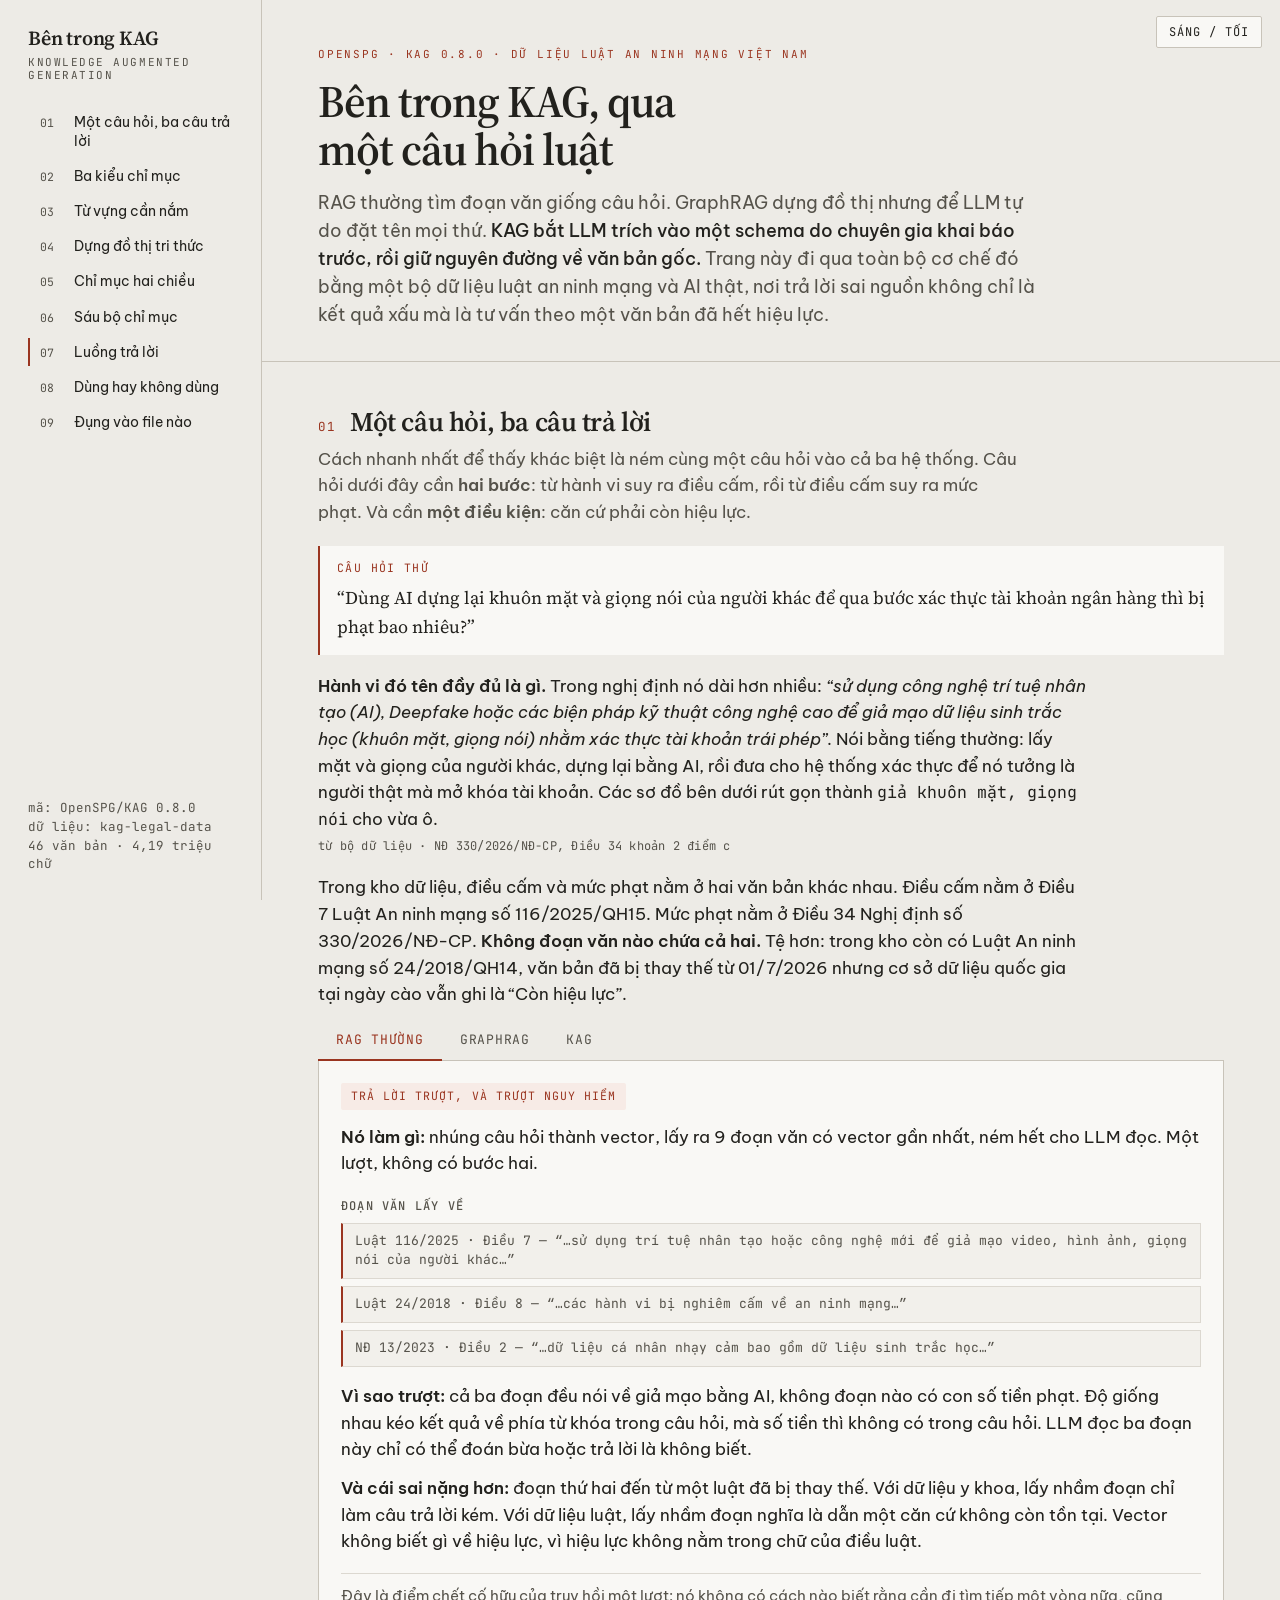
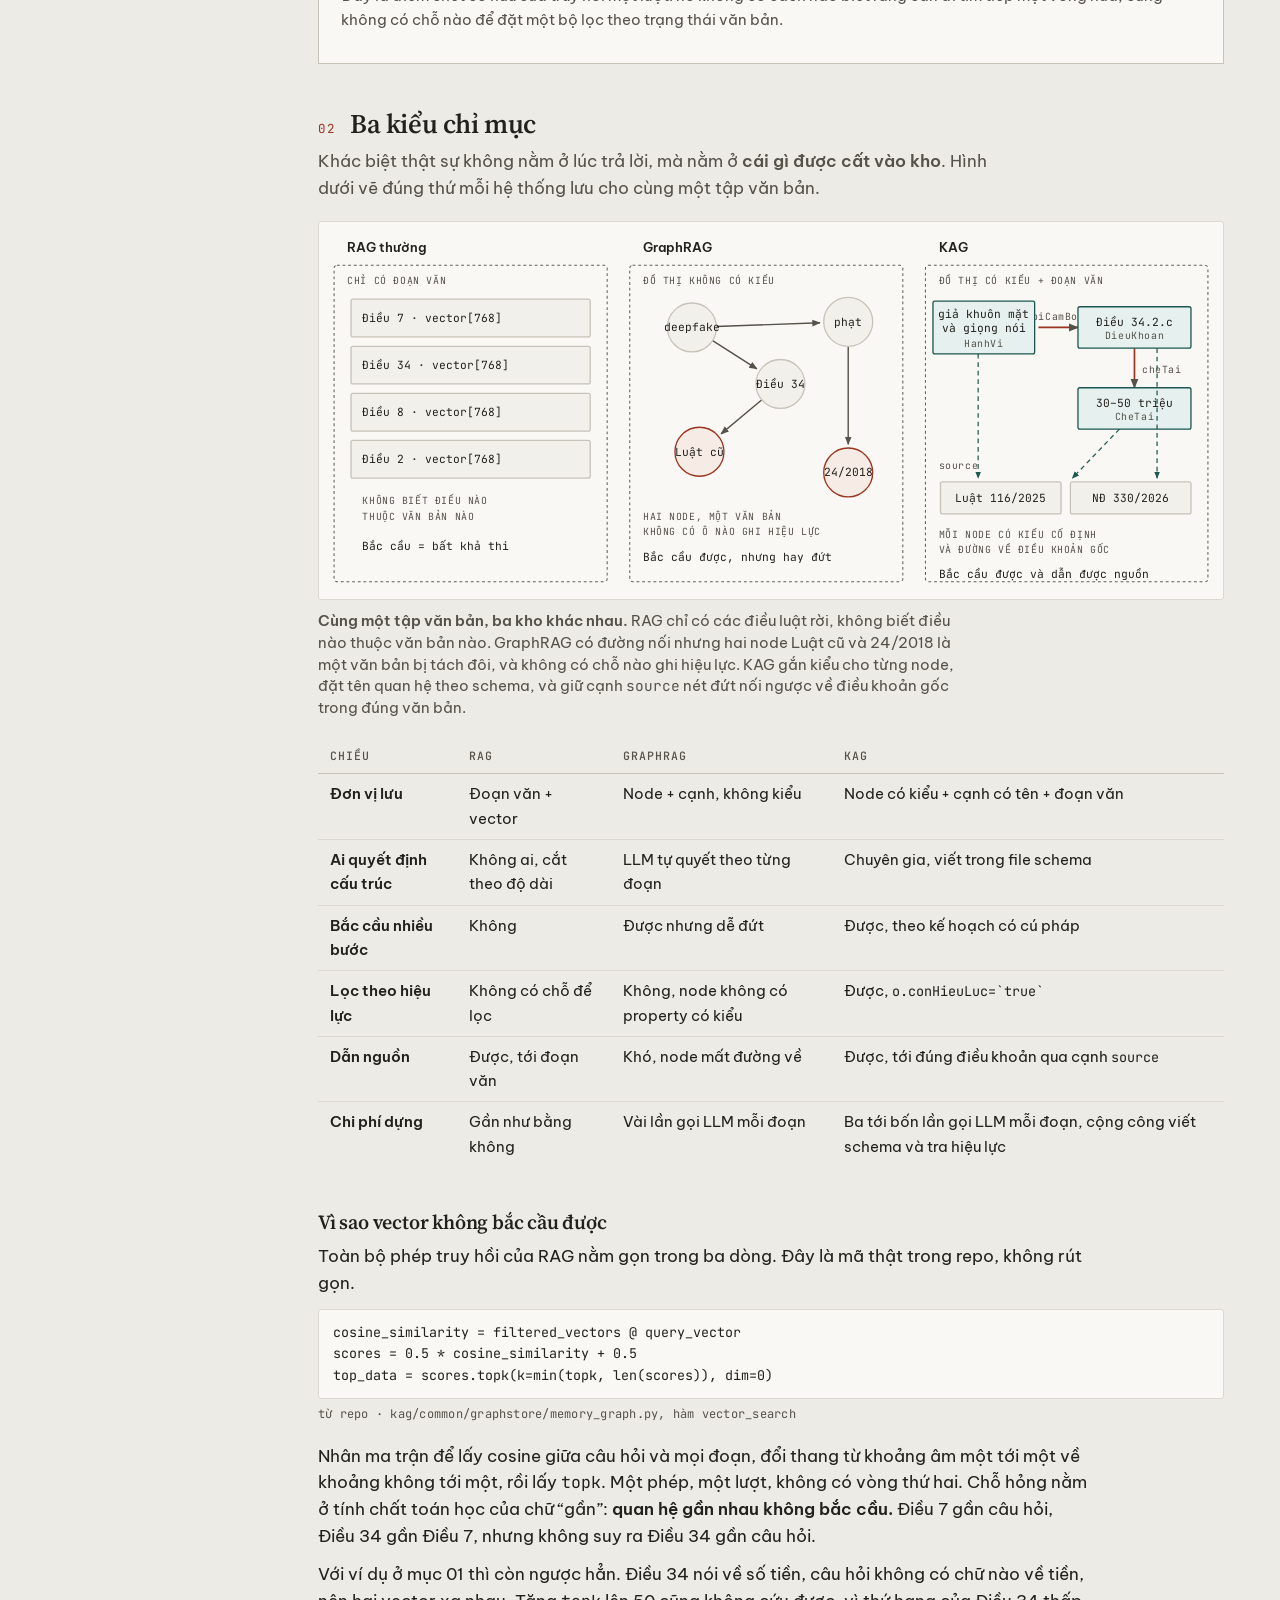
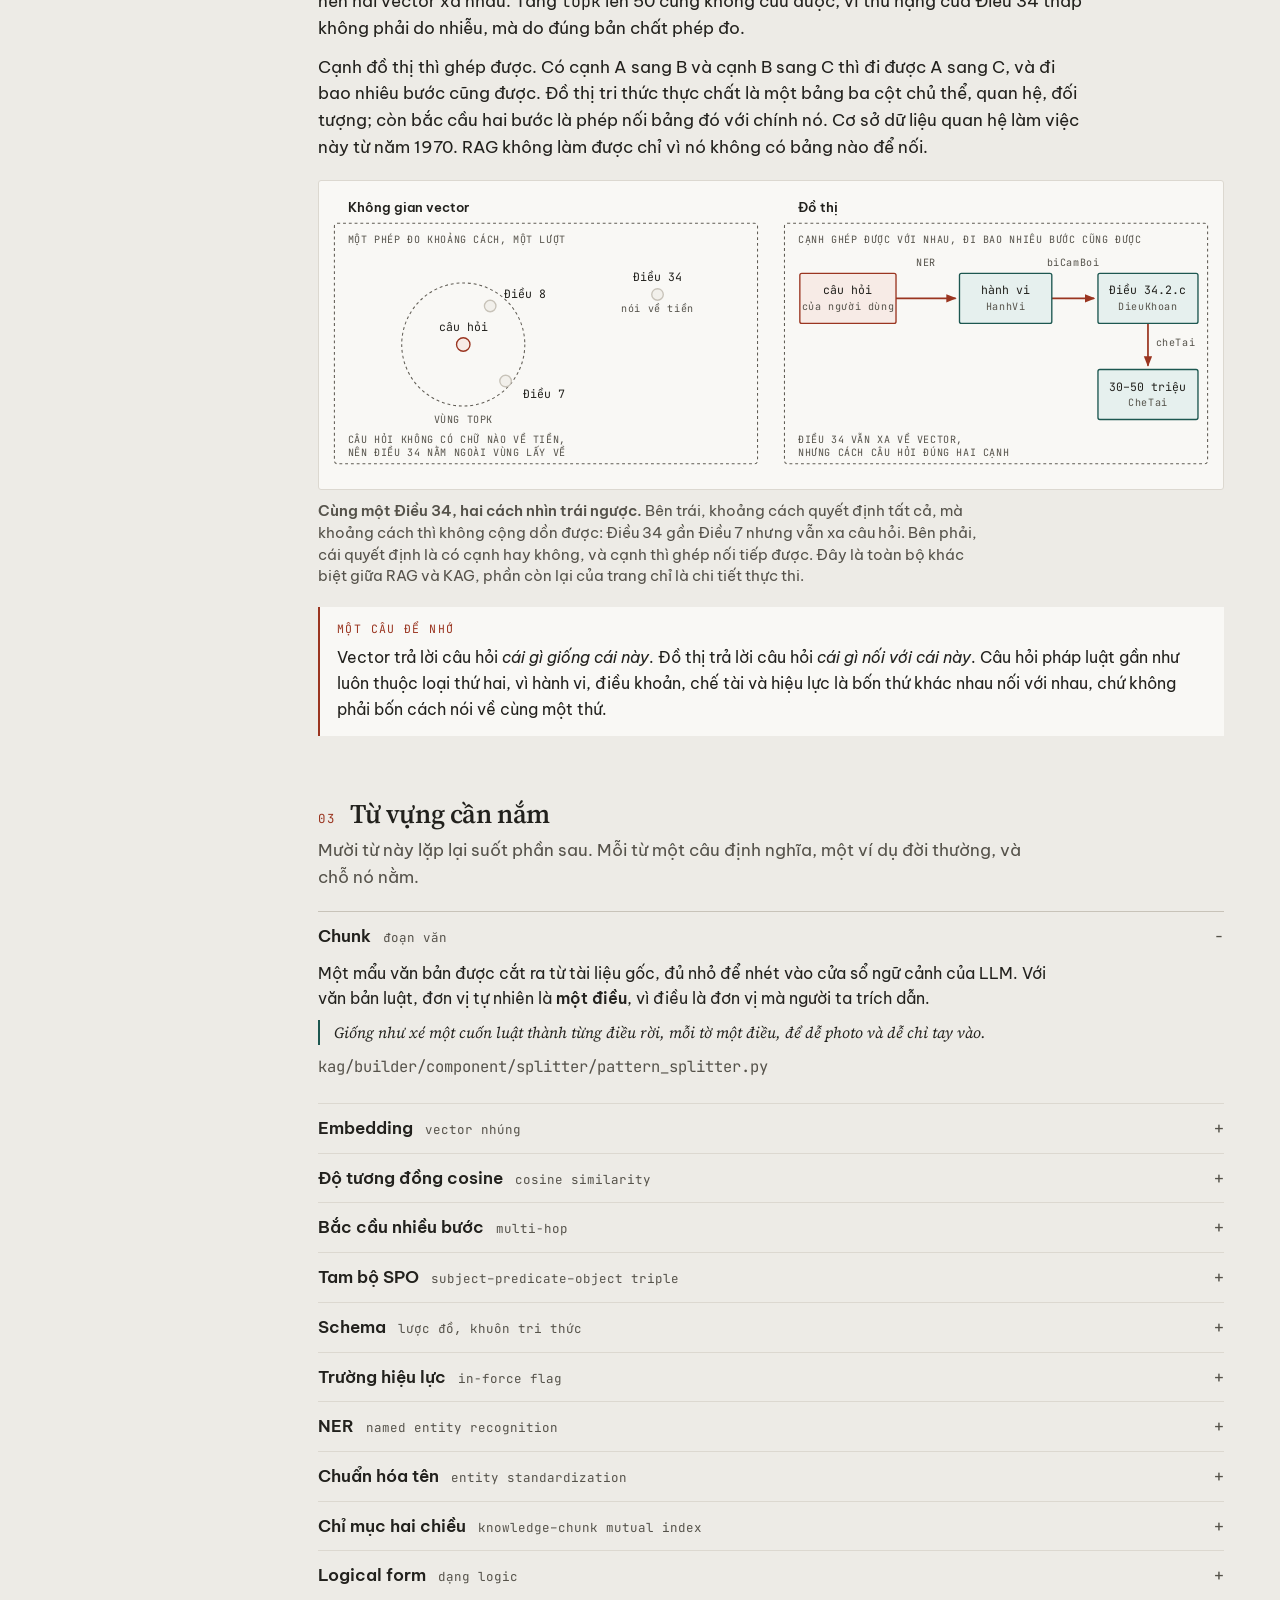
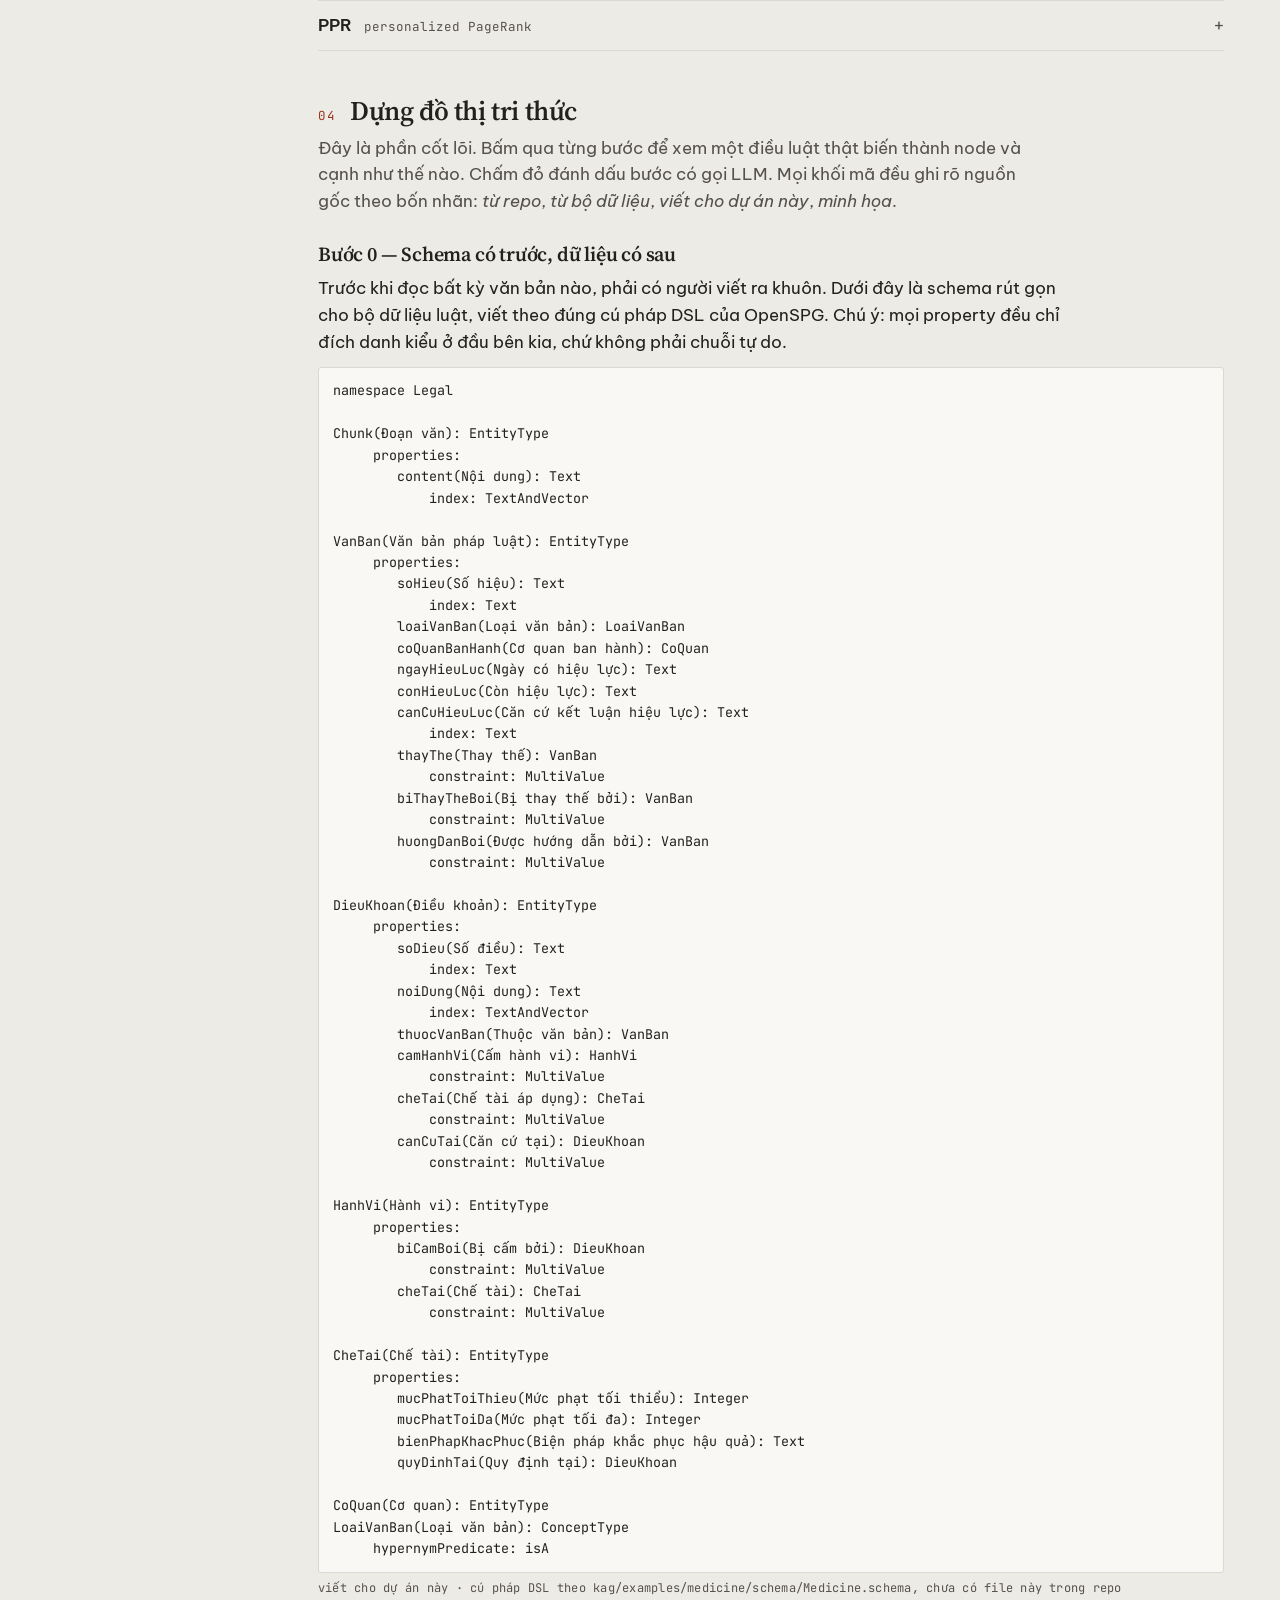
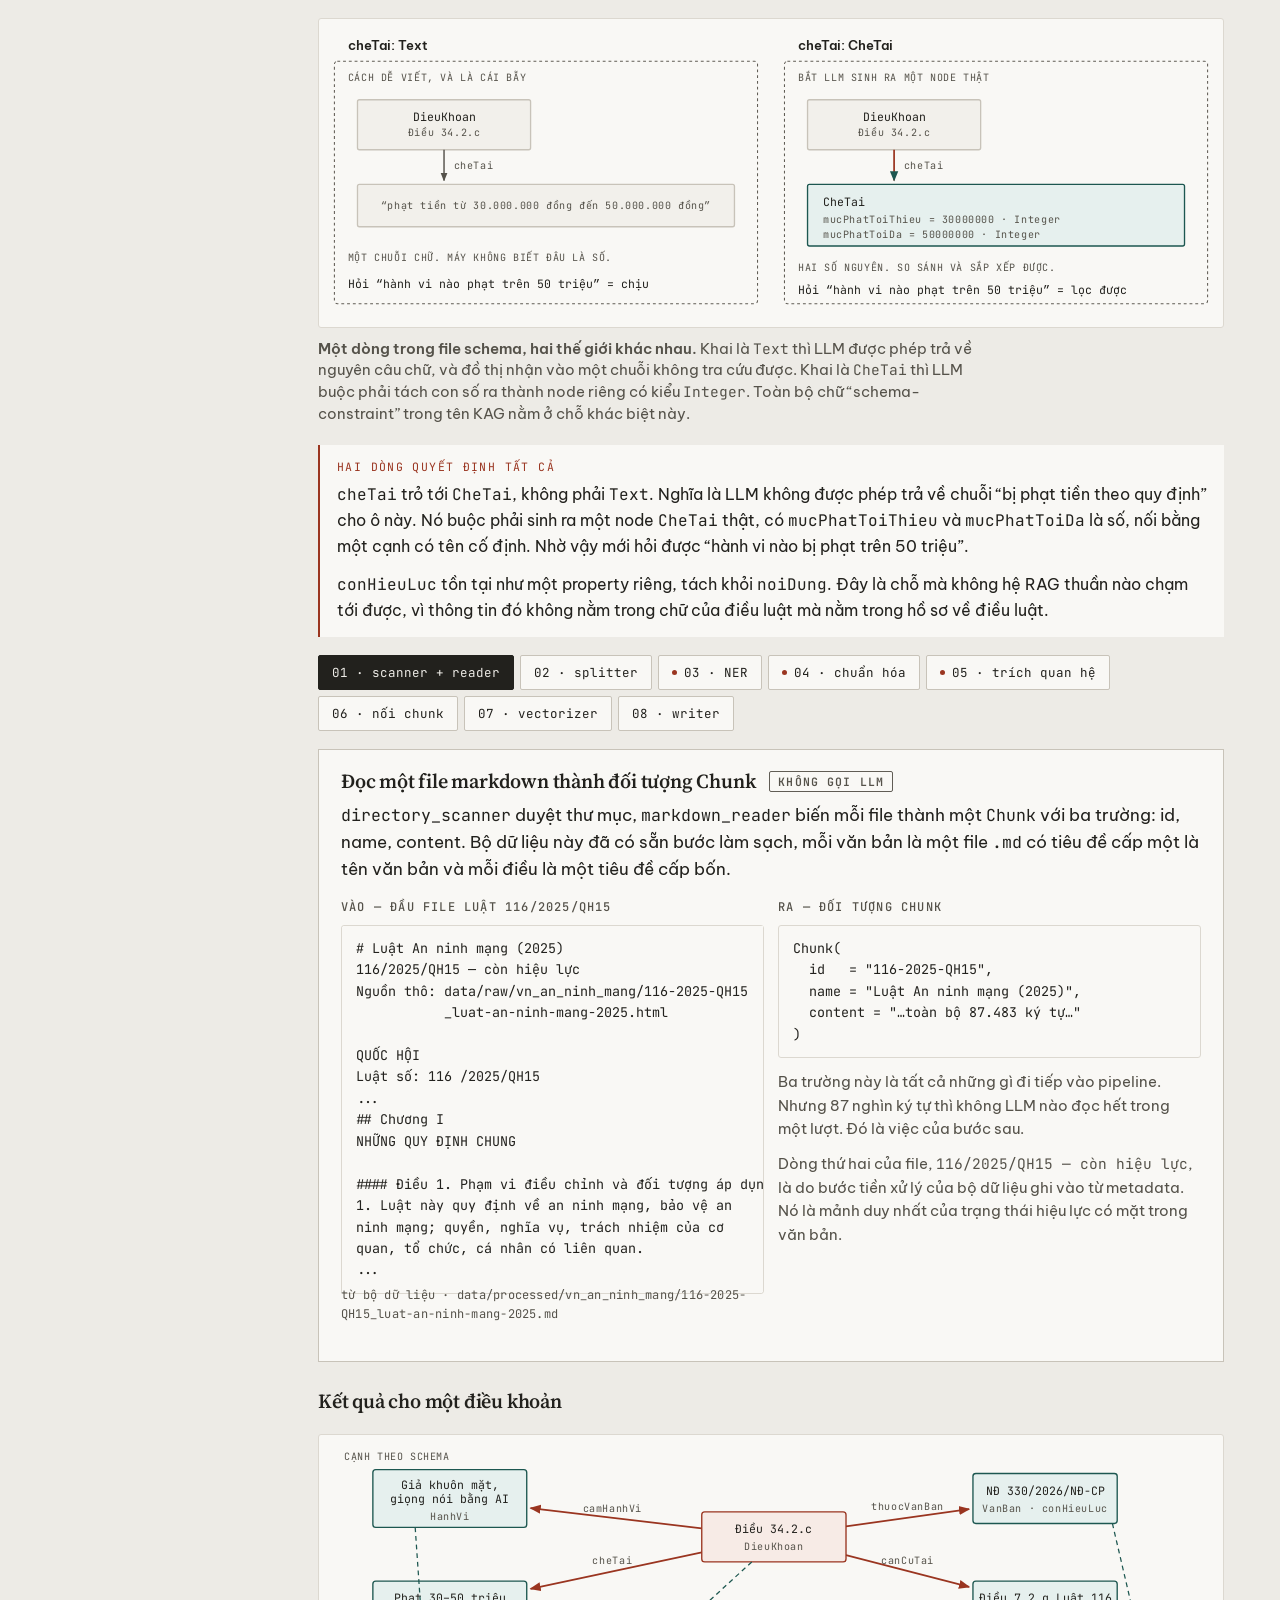
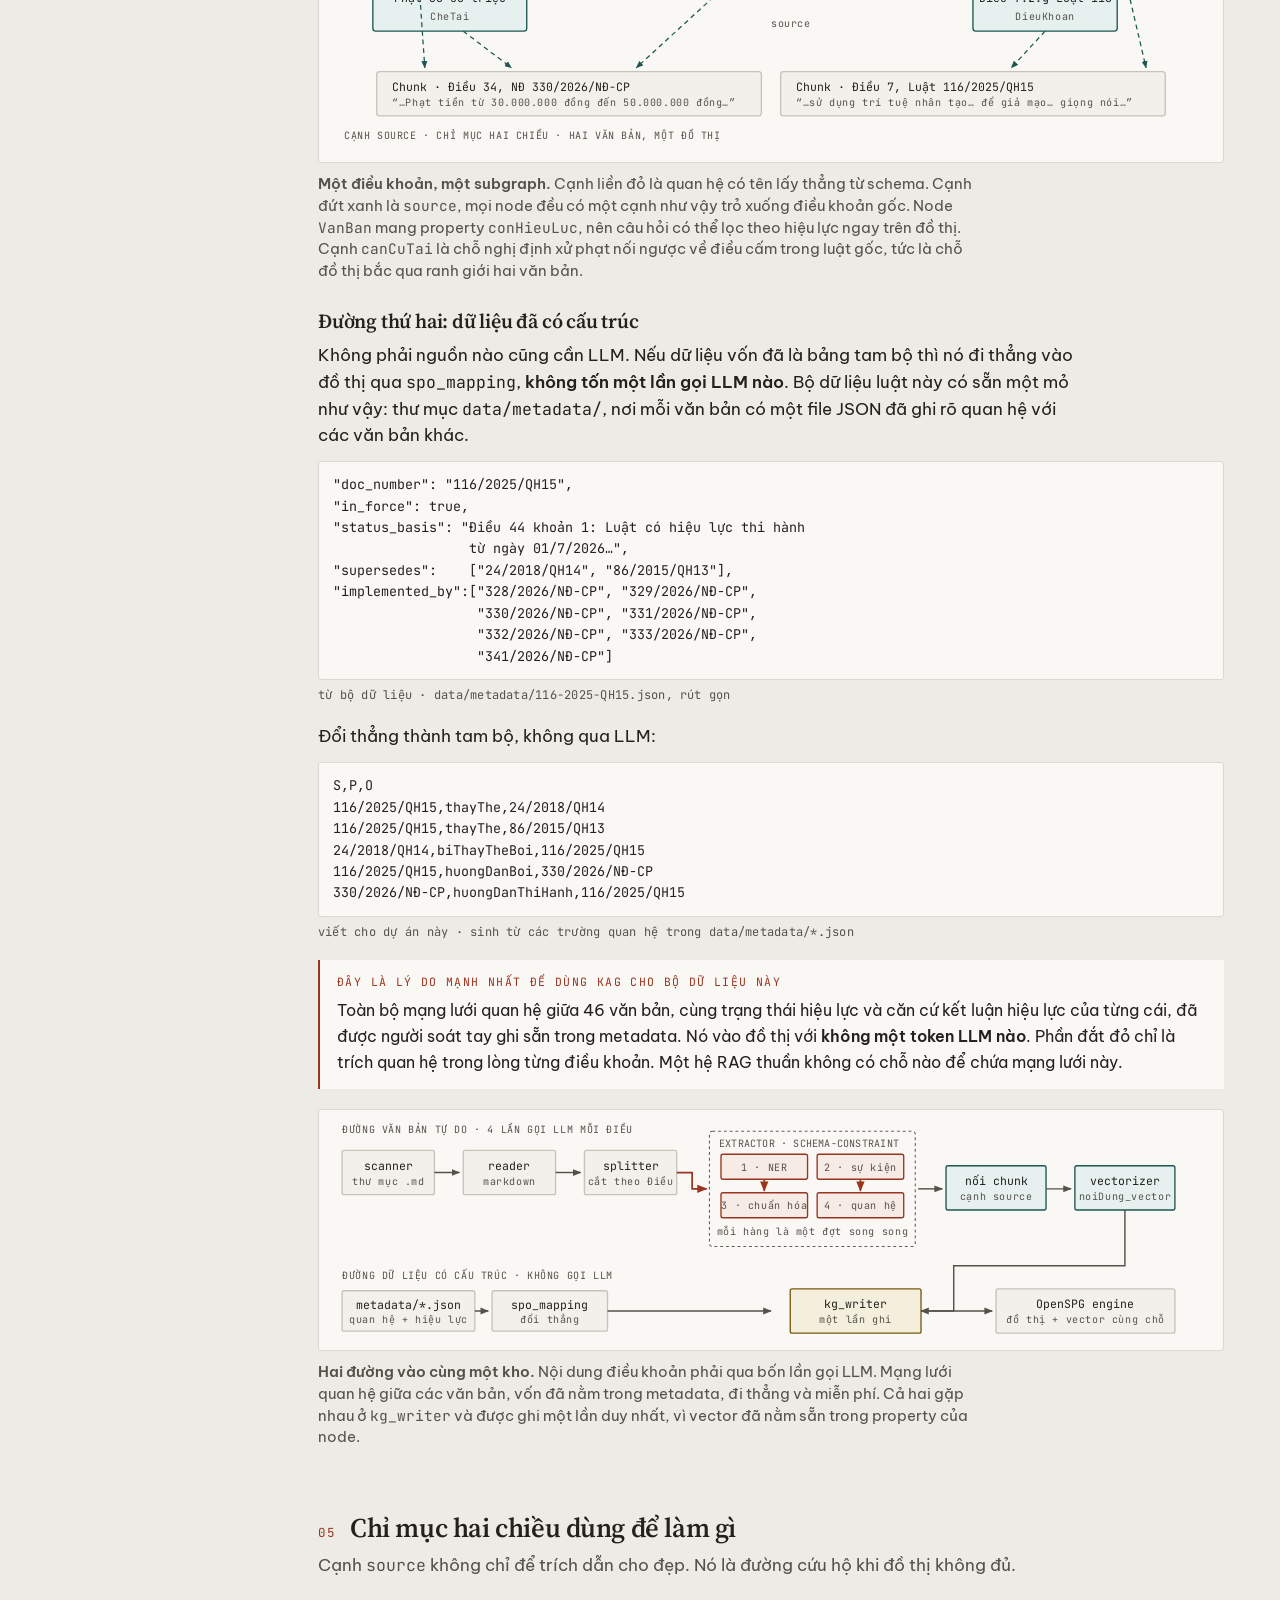
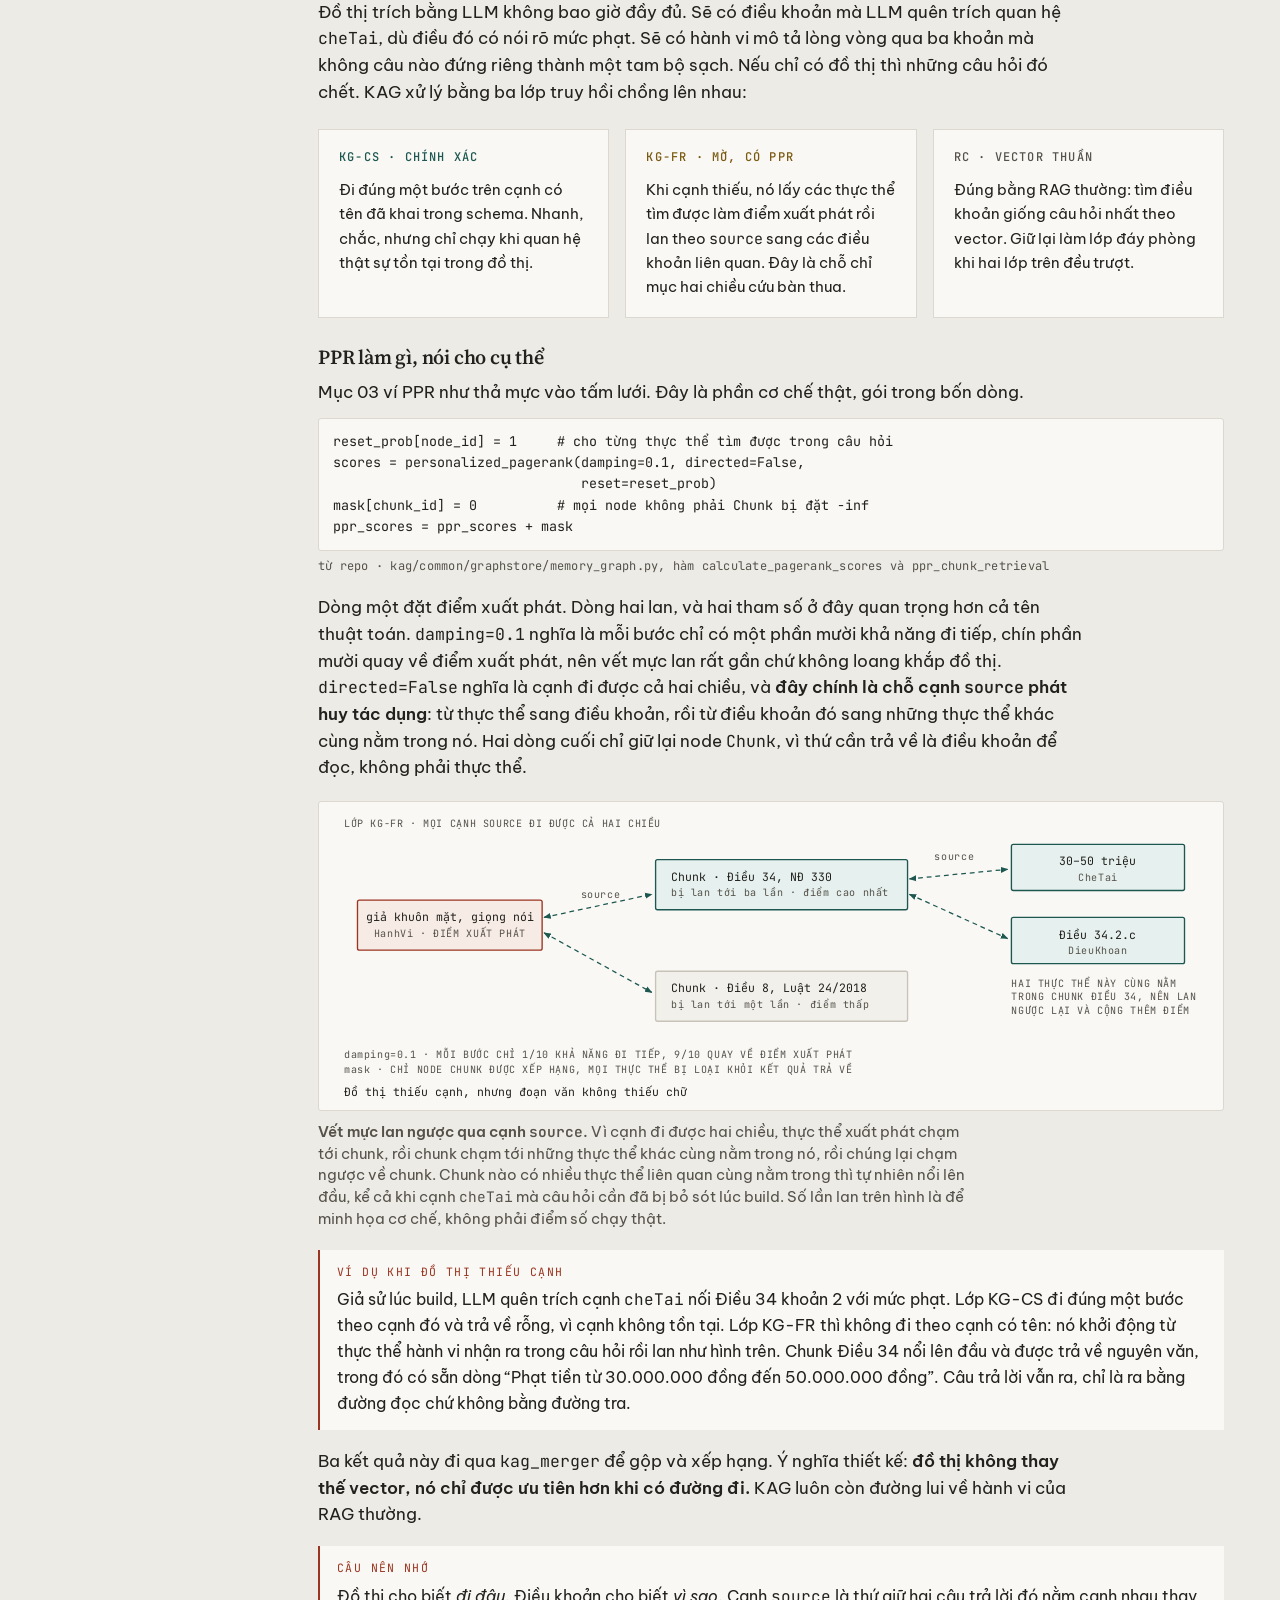
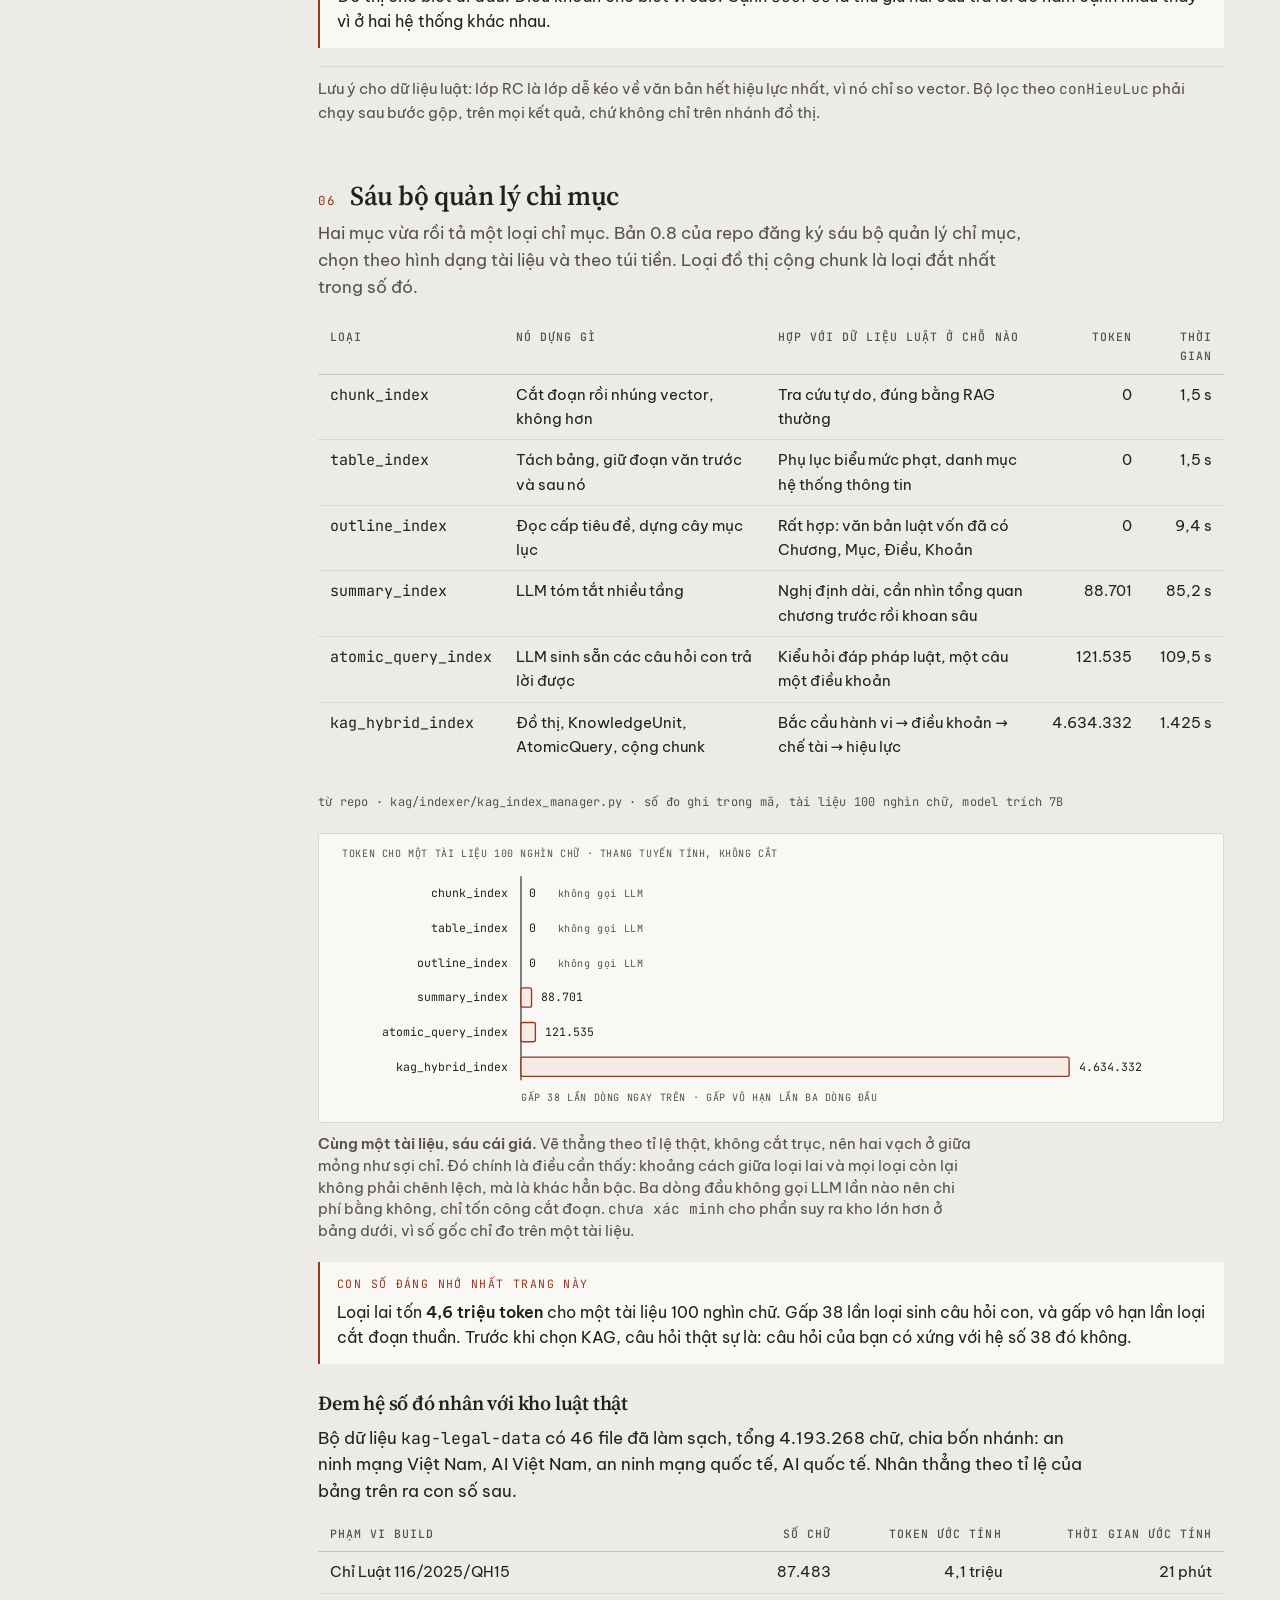
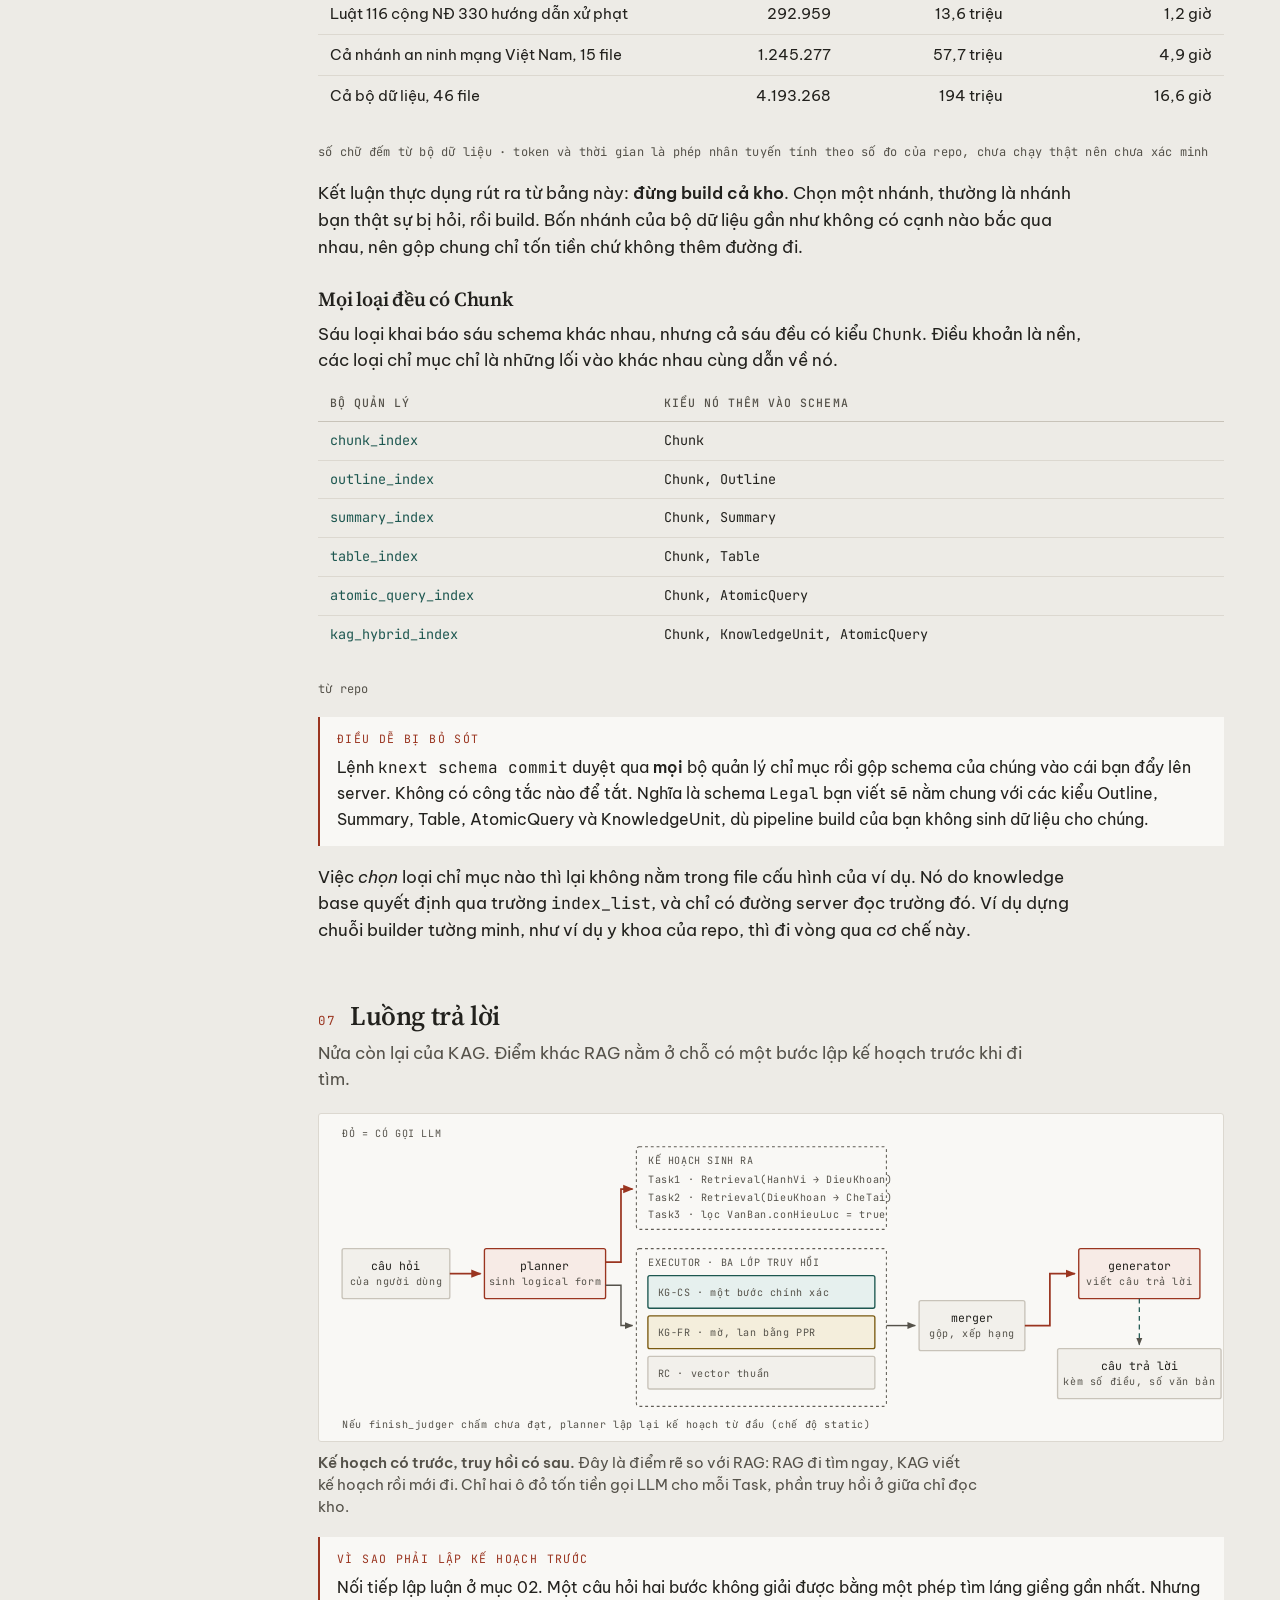
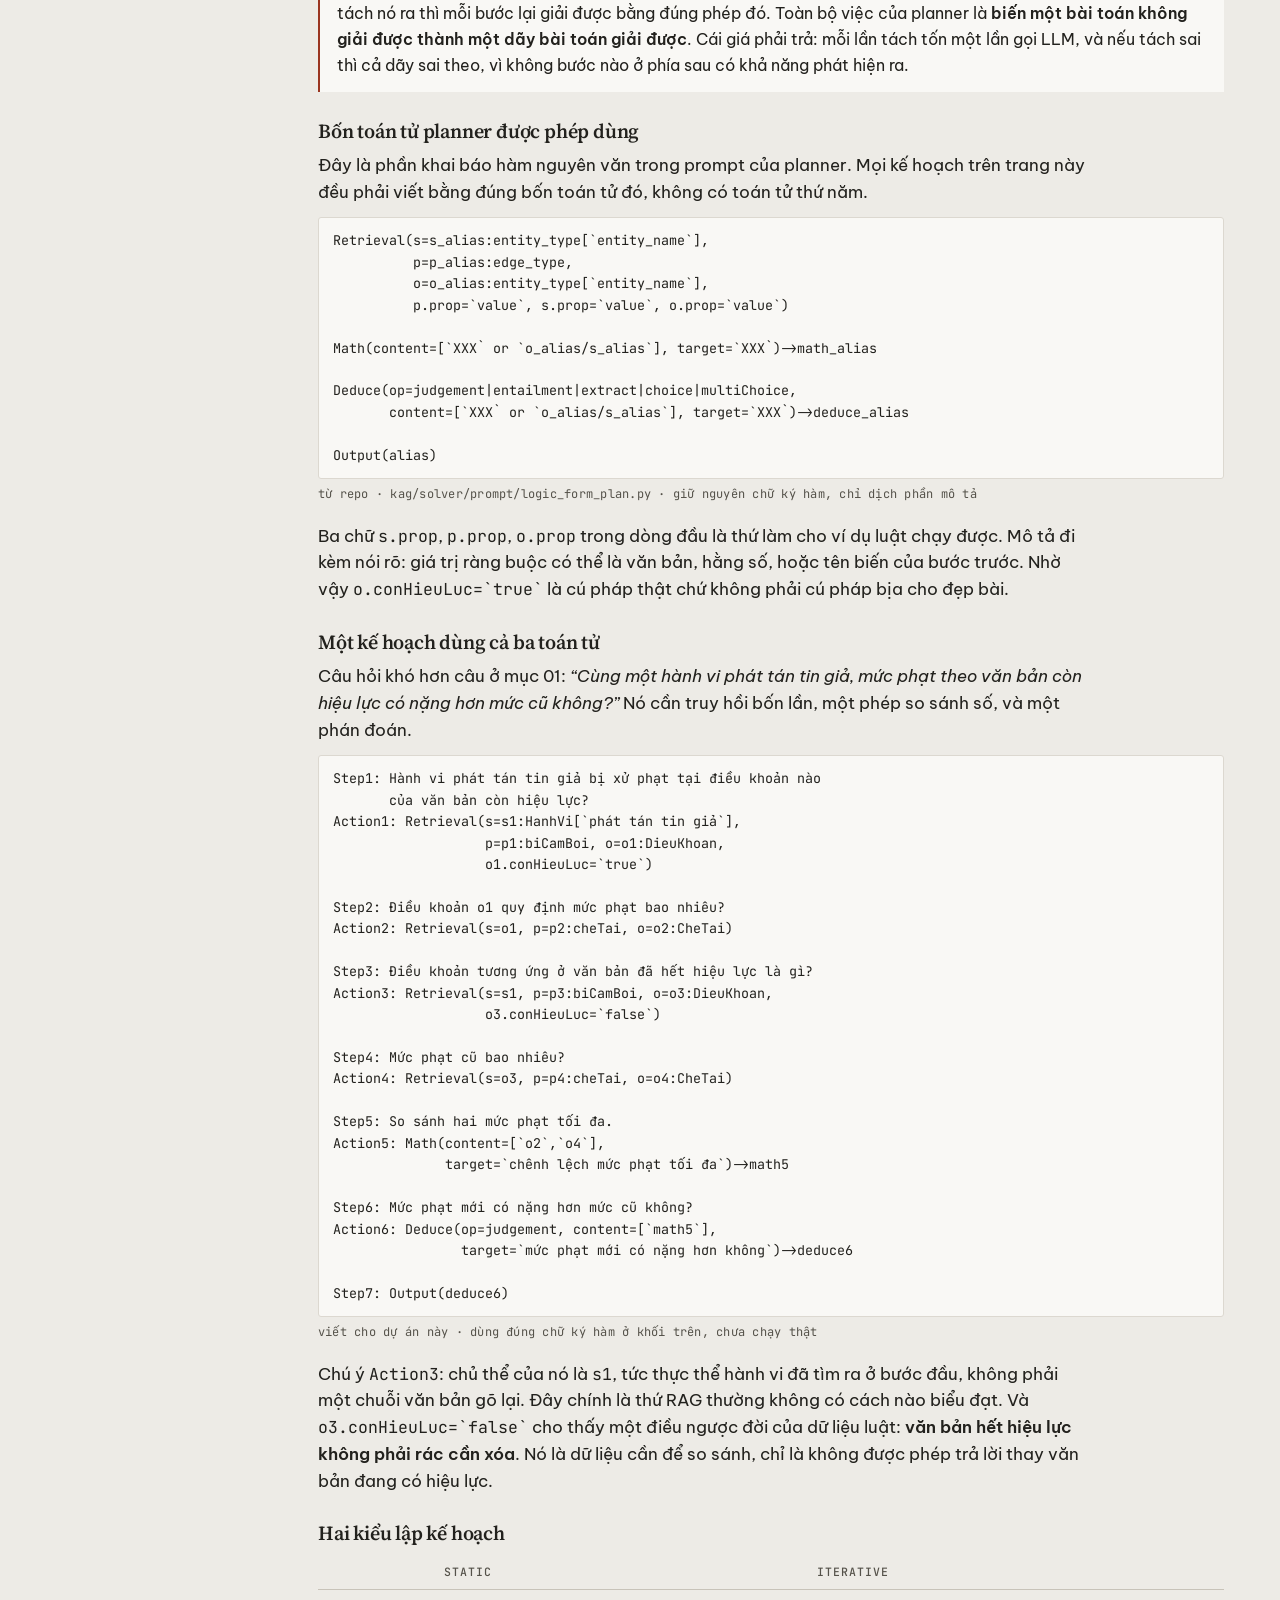
==== index.html @ 49bffd2a "Tach trang mot file thanh cau truc thu muc: assets/css, assets/js, diagrams, docs" ====
<!doctype html>
<html lang="vi">
<head>
<meta charset="utf-8">
<meta name="viewport" content="width=device-width,initial-scale=1">
<meta name="description" content="Giải thích KAG của OpenSPG bằng bộ dữ liệu luật an ninh mạng và AI của Việt Nam.">
<title>Bên trong KAG</title>
<link rel="preconnect" href="https://fonts.googleapis.com">
<link rel="preconnect" href="https://fonts.gstatic.com" crossorigin>
<link rel="stylesheet" href="https://fonts.googleapis.com/css2?family=Be+Vietnam+Pro:wght@400;500;600&family=Source+Serif+4:ital,opsz,wght@0,8..60,500;0,8..60,600;1,8..60,500&family=JetBrains+Mono:wght@400;500&display=swap">

<link rel="stylesheet" href="assets/css/tokens.css">
<link rel="stylesheet" href="assets/css/base.css">
<link rel="stylesheet" href="assets/css/layout.css">
<link rel="stylesheet" href="assets/css/components.css">
<link rel="stylesheet" href="assets/css/diagram.css">
</head>
<body>
<button class="theme-btn" id="themeBtn" type="button">Sáng / Tối</button>

<div class="shell">

<nav class="rail">
  <div class="rail-mark">Bên trong KAG<span>Knowledge Augmented Generation</span></div>
  <ul class="toc" id="toc">
    <li><a href="#s1"><em>01</em><span>Một câu hỏi, ba câu trả lời</span></a></li>
    <li><a href="#s2"><em>02</em><span>Ba kiểu chỉ mục</span></a></li>
    <li><a href="#s3"><em>03</em><span>Từ vựng cần nắm</span></a></li>
    <li><a href="#s4"><em>04</em><span>Dựng đồ thị tri thức</span></a></li>
    <li><a href="#s5"><em>05</em><span>Chỉ mục hai chiều</span></a></li>
    <li><a href="#s5b"><em>06</em><span>Sáu bộ chỉ mục</span></a></li>
    <li><a href="#s6"><em>07</em><span>Luồng trả lời</span></a></li>
    <li><a href="#s7"><em>08</em><span>Dùng hay không dùng</span></a></li>
    <li><a href="#s8"><em>09</em><span>Đụng vào file nào</span></a></li>
  </ul>
  <div class="rail-foot">
    mã: OpenSPG/KAG 0.8.0<br>
    dữ liệu: kag-legal-data<br>
    46 văn bản · 4,19 triệu chữ
  </div>
</nav>

<main>

<header class="hero">
  <p class="eyebrow">OpenSPG · KAG 0.8.0 · Dữ liệu luật an ninh mạng Việt Nam</p>
  <h1>Bên trong KAG, qua một câu hỏi luật</h1>
  <p class="lede">RAG thường tìm đoạn văn giống câu hỏi. GraphRAG dựng đồ thị nhưng để LLM tự do đặt tên mọi thứ. <strong>KAG bắt LLM trích vào một schema do chuyên gia khai báo trước, rồi giữ nguyên đường về văn bản gốc.</strong> Trang này đi qua toàn bộ cơ chế đó bằng một bộ dữ liệu luật an ninh mạng và AI thật, nơi trả lời sai nguồn không chỉ là kết quả xấu mà là tư vấn theo một văn bản đã hết hiệu lực.</p>
</header>

<div class="wrap">

<!-- ============ 01 ============ -->
<section id="s1">
  <div class="sec-head"><span class="sec-num">01</span><h2>Một câu hỏi, ba câu trả lời</h2></div>
  <p class="sec-sub">Cách nhanh nhất để thấy khác biệt là ném cùng một câu hỏi vào cả ba hệ thống. Câu hỏi dưới đây cần <strong>hai bước</strong>: từ hành vi suy ra điều cấm, rồi từ điều cấm suy ra mức phạt. Và cần <strong>một điều kiện</strong>: căn cứ phải còn hiệu lực.</p>

  <div class="callout">
    <span class="k">Câu hỏi thử</span>
    <p style="font-size:18px;font-family:var(--serif);margin:0">“Dùng AI dựng lại khuôn mặt và giọng nói của người khác để qua bước xác thực tài khoản ngân hàng thì bị phạt bao nhiêu?”</p>
  </div>

  <p class="col"><strong>Hành vi đó tên đầy đủ là gì.</strong> Trong nghị định nó dài hơn nhiều: <em>“sử dụng công nghệ trí tuệ nhân tạo (AI), Deepfake hoặc các biện pháp kỹ thuật công nghệ cao để giả mạo dữ liệu sinh trắc học (khuôn mặt, giọng nói) nhằm xác thực tài khoản trái phép”</em>. Nói bằng tiếng thường: lấy mặt và giọng của người khác, dựng lại bằng AI, rồi đưa cho hệ thống xác thực để nó tưởng là người thật mà mở khóa tài khoản. Các sơ đồ bên dưới rút gọn thành <span class="mono">giả khuôn mặt, giọng nói</span> cho vừa ô.</p>
  <span class="src">từ bộ dữ liệu · NĐ 330/2026/NĐ-CP, Điều 34 khoản 2 điểm c</span>

  <p class="col">Trong kho dữ liệu, điều cấm và mức phạt nằm ở hai văn bản khác nhau. Điều cấm nằm ở Điều 7 Luật An ninh mạng số 116/2025/QH15. Mức phạt nằm ở Điều 34 Nghị định số 330/2026/NĐ-CP. <strong>Không đoạn văn nào chứa cả hai.</strong> Tệ hơn: trong kho còn có Luật An ninh mạng số 24/2018/QH14, văn bản đã bị thay thế từ 01/7/2026 nhưng cơ sở dữ liệu quốc gia tại ngày cào vẫn ghi là “Còn hiệu lực”.</p>

  <div class="tabs" role="tablist" aria-label="So sánh ba hệ thống">
    <button role="tab" id="t-rag" aria-controls="p-rag" aria-selected="true">RAG thường</button>
    <button role="tab" id="t-gr" aria-controls="p-gr" aria-selected="false">GraphRAG</button>
    <button role="tab" id="t-kag" aria-controls="p-kag" aria-selected="false">KAG</button>
  </div>

  <div class="panel-body" id="p-rag" role="tabpanel" aria-labelledby="t-rag">
    <span class="verdict v-bad">Trả lời trượt, và trượt nguy hiểm</span>
    <p><strong>Nó làm gì:</strong> nhúng câu hỏi thành vector, lấy ra 9 đoạn văn có vector gần nhất, ném hết cho LLM đọc. Một lượt, không có bước hai.</p>
    <h4>Đoạn văn lấy về</h4>
    <div class="retrieved">
      <div class="chip miss">Luật 116/2025 · Điều 7 — “…sử dụng trí tuệ nhân tạo hoặc công nghệ mới để giả mạo video, hình ảnh, giọng nói của người khác…”</div>
      <div class="chip miss">Luật 24/2018 · Điều 8 — “…các hành vi bị nghiêm cấm về an ninh mạng…”</div>
      <div class="chip miss">NĐ 13/2023 · Điều 2 — “…dữ liệu cá nhân nhạy cảm bao gồm dữ liệu sinh trắc học…”</div>
    </div>
    <p><strong>Vì sao trượt:</strong> cả ba đoạn đều nói về giả mạo bằng AI, không đoạn nào có con số tiền phạt. Độ giống nhau kéo kết quả về phía từ khóa trong câu hỏi, mà số tiền thì không có trong câu hỏi. LLM đọc ba đoạn này chỉ có thể đoán bừa hoặc trả lời là không biết.</p>
    <p><strong>Và cái sai nặng hơn:</strong> đoạn thứ hai đến từ một luật đã bị thay thế. Với dữ liệu y khoa, lấy nhầm đoạn chỉ làm câu trả lời kém. Với dữ liệu luật, lấy nhầm đoạn nghĩa là dẫn một căn cứ không còn tồn tại. Vector không biết gì về hiệu lực, vì hiệu lực không nằm trong chữ của điều luật.</p>
    <p class="note">Đây là điểm chết cố hữu của truy hồi một lượt: nó không có cách nào biết rằng cần đi tìm tiếp một vòng nữa, cũng không có chỗ nào để đặt một bộ lọc theo trạng thái văn bản.</p>
  </div>

  <div class="panel-body" id="p-gr" role="tabpanel" aria-labelledby="t-gr" hidden>
    <span class="verdict v-mid">Đúng một nửa</span>
    <p><strong>Nó làm gì:</strong> đã có đồ thị nên bắc cầu được từ hành vi sang điều khoản sang mức phạt. Nhưng đồ thị dựng bằng OpenIE trích tự do, LLM đặt tên node và tên quan hệ tùy hứng theo từng đoạn văn.</p>
    <h4>Đồ thị lấy về</h4>
    <div class="retrieved">
      <div class="chip hit">giả mạo sinh trắc học <span style="color:var(--ink-3)">—bị cấm tại—&gt;</span> Điều 34</div>
      <div class="chip miss">Luật An ninh mạng <span style="color:var(--ink-3)">— node riêng</span></div>
      <div class="chip miss">Luật số 24/2018/QH14 <span style="color:var(--ink-3)">— node riêng, cùng một văn bản</span></div>
    </div>
    <p><strong>Vì sao chỉ đúng một nửa:</strong> cùng một văn bản bị tách thành nhiều node vì mỗi đoạn viết một kiểu, lúc là <span class="mono">Luật An ninh mạng</span>, lúc là <span class="mono">Luật số 24/2018/QH14</span>, lúc chỉ là <span class="mono">Luật này</span>. Quan hệ thì lúc là <span class="mono">thay thế</span>, lúc là <span class="mono">bãi bỏ</span>, lúc là <span class="mono">hết hiệu lực kể từ</span>. Máy không gộp được, nên đi bắc cầu hay đứt giữa chừng.</p>
    <p><strong>Và vấn đề riêng của luật:</strong> node không có kiểu thì cũng không có property có kiểu. Không có ô nào tên <span class="mono">conHieuLuc</span> để lọc. Hệ thống không thể phân biệt điều khoản của luật đang áp dụng với điều khoản của luật đã chết, vì với nó cả hai chỉ là những cụm chữ có vector gần nhau.</p>
    <p class="note">Vấn đề không phải là thiếu đồ thị. Vấn đề là đồ thị không có ai quy định trước cái gì được phép tồn tại, và cái gì bắt buộc phải có.</p>
  </div>

  <div class="panel-body" id="p-kag" role="tabpanel" aria-labelledby="t-kag" hidden>
    <span class="verdict v-ok">Trả lời đúng, kèm nguồn, đã lọc hiệu lực</span>
    <p><strong>Nó làm gì:</strong> schema đã khai báo sẵn <span class="mono">HanhVi.biCamBoi</span>, <span class="mono">DieuKhoan.cheTai</span> và <span class="mono">VanBan.conHieuLuc</span>. Planner biết ba thứ đó tồn tại nên viết được kế hoạch nhiều bước trước khi đi tìm.</p>
    <h4>Kế hoạch planner sinh ra</h4>
<pre><code>Step1: Hành vi giả mạo khuôn mặt, giọng nói bằng AI
       bị cấm ở điều khoản nào?
Action1: Retrieval(s=s1:HanhVi[`Sử dụng AI, Deepfake giả mạo
                                dữ liệu sinh trắc học`],
                   p=p1:biCamBoi, o=o1:DieuKhoan)

Step2: Điều khoản o1 thuộc văn bản nào, và văn bản đó còn hiệu lực không?
Action2: Retrieval(s=o1, p=p2:thuocVanBan, o=o2:VanBan,
                   o.conHieuLuc=`true`)

Step3: Điều khoản o1 quy định chế tài gì?
Action3: Retrieval(s=o1, p=p3:cheTai, o=o3:CheTai)

Step4: output(o3, o2)</code></pre>
    <span class="src">minh họa · viết theo đúng cú pháp <span class="mono">function_declaration</span> trong kag/solver/prompt/logic_form_plan.py, không phải log chạy thật</span>
    <p><strong>Vì sao đúng:</strong> bước 2 và 3 lấy kết quả bước 1 làm đầu vào. Điều kiện <span class="mono">o.conHieuLuc</span> là bộ lọc theo property, đúng cú pháp mà repo khai trong khai báo hàm <span class="mono">Retrieval</span>. Mỗi thực thể tìm được đều còn cạnh <span class="mono">source</span> trỏ về đúng điều khoản đã sinh ra nó, nên câu trả lời dẫn được “Điều 34 khoản 2 điểm c Nghị định 330/2026/NĐ-CP” thay vì bắt người đọc tin.</p>
    <p class="note">Đổi lại: phải có người ngồi viết schema trước, phải có người tra và ghi trạng thái hiệu lực cho từng văn bản, và mỗi đoạn văn tốn ba tới bốn lần gọi LLM lúc dựng chỉ mục.</p>
  </div>
</section>

<!-- ============ 02 ============ -->
<section id="s2">
  <div class="sec-head"><span class="sec-num">02</span><h2>Ba kiểu chỉ mục</h2></div>
  <p class="sec-sub">Khác biệt thật sự không nằm ở lúc trả lời, mà nằm ở <strong>cái gì được cất vào kho</strong>. Hình dưới vẽ đúng thứ mỗi hệ thống lưu cho cùng một tập văn bản.</p>

  <figure class="wide">
  <svg class="dg" viewBox="0 0 960 400" role="img" aria-label="So sánh ba kiểu chỉ mục: RAG lưu các điều luật rời rạc, GraphRAG lưu đồ thị không có kiểu trong đó một văn bản bị tách thành hai node vì có hai cách gọi tên, KAG lưu đồ thị có kiểu cộng các đoạn văn và giữ cạnh source nối hai bên">
    <defs>
      <marker id="d1a" viewBox="0 0 10 10" refX="9" refY="5" markerWidth="6" markerHeight="6" orient="auto-start-reverse"><polygon class="mk" points="0,1 10,5 0,9"/></marker>
      <marker id="d1g" viewBox="0 0 10 10" refX="9" refY="5" markerWidth="6" markerHeight="6" orient="auto-start-reverse"><polygon class="mk-g" points="0,1 10,5 0,9"/></marker>
    </defs>

    <!-- panel 1 : RAG -->
    <rect class="panel" x="16" y="46" width="290" height="336" rx="3"/>
    <text class="t-head" x="30" y="32">RAG thường</text>
    <text class="t-tiny" x="30" y="66">CHỈ CÓ ĐOẠN VĂN</text>
    <rect class="bx" x="34" y="82" width="254" height="40" rx="2"/><text class="t-lbl" x="46" y="106">Điều 7 · vector[768]</text>
    <rect class="bx" x="34" y="132" width="254" height="40" rx="2"/><text class="t-lbl" x="46" y="156">Điều 34 · vector[768]</text>
    <rect class="bx" x="34" y="182" width="254" height="40" rx="2"/><text class="t-lbl" x="46" y="206">Điều 8 · vector[768]</text>
    <rect class="bx" x="34" y="232" width="254" height="40" rx="2"/><text class="t-lbl" x="46" y="256">Điều 2 · vector[768]</text>
    <text class="t-tiny" x="46" y="300">KHÔNG BIẾT ĐIỀU NÀO</text>
    <text class="t-tiny" x="46" y="316">THUỘC VĂN BẢN NÀO</text>
    <text class="t-lbl" x="46" y="348">Bắc cầu = bất khả thi</text>

    <!-- panel 2 : GraphRAG -->
    <rect class="panel" x="330" y="46" width="290" height="336" rx="3"/>
    <text class="t-head" x="344" y="32">GraphRAG</text>
    <text class="t-tiny" x="344" y="66">ĐỒ THỊ KHÔNG CÓ KIỂU</text>
    <line class="ln" x1="418" y1="126" x2="465" y2="156" marker-end="url(#d1a)"/>
    <line class="ln" x1="422" y1="111" x2="532" y2="107" marker-end="url(#d1a)"/>
    <line class="ln" x1="470" y1="189" x2="427" y2="225" marker-end="url(#d1a)"/>
    <line class="ln" x1="562" y1="132" x2="562" y2="236" marker-end="url(#d1a)"/>
    <circle class="bx" cx="396" cy="112" r="26"/><text class="t-lbl" x="396" y="116" text-anchor="middle">deepfake</text>
    <circle class="bx" cx="490" cy="172" r="26"/><text class="t-lbl" x="490" y="176" text-anchor="middle">Điều 34</text>
    <circle class="bx" cx="562" cy="106" r="26"/><text class="t-lbl" x="562" y="110" text-anchor="middle">phạt</text>
    <circle class="bx-a" cx="404" cy="244" r="26"/><text class="t-lbl" x="404" y="248" text-anchor="middle">Luật cũ</text>
    <circle class="bx-a" cx="562" cy="266" r="26"/><text class="t-lbl" x="562" y="270" text-anchor="middle">24/2018</text>
    <text class="t-tiny" x="344" y="316">HAI NODE, MỘT VĂN BẢN</text>
    <text class="t-tiny" x="344" y="332">KHÔNG CÓ Ô NÀO GHI HIỆU LỰC</text>
    <text class="t-lbl" x="344" y="360">Bắc cầu được, nhưng hay đứt</text>

    <!-- panel 3 : KAG -->
    <rect class="panel" x="644" y="46" width="300" height="336" rx="3"/>
    <text class="t-head" x="658" y="32">KAG</text>
    <text class="t-tiny" x="658" y="66">ĐỒ THỊ CÓ KIỂU + ĐOẠN VĂN</text>
    <line class="ln-a" x1="764" y1="112" x2="806" y2="112" marker-end="url(#d1a)"/>
    <text class="t-tiny" x="785" y="104" text-anchor="middle">biCamBoi</text>
    <line class="ln-a" x1="866" y1="134" x2="866" y2="176" marker-end="url(#d1a)"/>
    <text class="t-tiny" x="874" y="160">cheTai</text>
    <rect class="bx-g" x="652" y="84" width="108" height="56" rx="2"/><text class="t-lbl" x="706" y="102" text-anchor="middle">giả khuôn mặt</text><text class="t-lbl" x="706" y="117" text-anchor="middle">và giọng nói</text><text class="t-tiny" x="706" y="133" text-anchor="middle">HanhVi</text>
    <rect class="bx-g" x="806" y="90" width="120" height="44" rx="2"/><text class="t-lbl" x="866" y="110" text-anchor="middle">Điều 34.2.c</text><text class="t-tiny" x="866" y="124" text-anchor="middle">DieuKhoan</text>
    <rect class="bx-g" x="806" y="176" width="120" height="44" rx="2"/><text class="t-lbl" x="866" y="196" text-anchor="middle">30–50 triệu</text><text class="t-tiny" x="866" y="210" text-anchor="middle">CheTai</text>
    <line class="ln-dash" x1="700" y1="140" x2="700" y2="272" marker-end="url(#d1g)"/>
    <line class="ln-dash" x1="850" y1="220" x2="800" y2="272" marker-end="url(#d1g)"/>
    <line class="ln-dash" x1="890" y1="134" x2="890" y2="272" marker-end="url(#d1g)"/>
    <text class="t-tiny" x="658" y="262">source</text>
    <rect class="bx" x="660" y="276" width="128" height="34" rx="2"/><text class="t-lbl" x="724" y="297" text-anchor="middle">Luật 116/2025</text>
    <rect class="bx" x="798" y="276" width="128" height="34" rx="2"/><text class="t-lbl" x="862" y="297" text-anchor="middle">NĐ 330/2026</text>
    <text class="t-tiny" x="658" y="336">MỖI NODE CÓ KIỂU CỐ ĐỊNH</text>
    <text class="t-tiny" x="658" y="352">VÀ ĐƯỜNG VỀ ĐIỀU KHOẢN GỐC</text>
    <text class="t-lbl" x="658" y="378">Bắc cầu được và dẫn được nguồn</text>
  </svg>
  <figcaption><strong>Cùng một tập văn bản, ba kho khác nhau.</strong> RAG chỉ có các điều luật rời, không biết điều nào thuộc văn bản nào. GraphRAG có đường nối nhưng hai node <span>Luật cũ</span> và <span>24/2018</span> là một văn bản bị tách đôi, và không có chỗ nào ghi hiệu lực. KAG gắn kiểu cho từng node, đặt tên quan hệ theo schema, và giữ cạnh <span class="mono">source</span> nét đứt nối ngược về điều khoản gốc trong đúng văn bản.</figcaption>
  </figure>

  <div class="tw">
  <table>
    <thead><tr><th>Chiều</th><th>RAG</th><th>GraphRAG</th><th>KAG</th></tr></thead>
    <tbody>
      <tr><td><strong>Đơn vị lưu</strong></td><td>Đoạn văn + vector</td><td>Node + cạnh, không kiểu</td><td>Node có kiểu + cạnh có tên + đoạn văn</td></tr>
      <tr><td><strong>Ai quyết định cấu trúc</strong></td><td>Không ai, cắt theo độ dài</td><td>LLM tự quyết theo từng đoạn</td><td>Chuyên gia, viết trong file schema</td></tr>
      <tr><td><strong>Bắc cầu nhiều bước</strong></td><td>Không</td><td>Được nhưng dễ đứt</td><td>Được, theo kế hoạch có cú pháp</td></tr>
      <tr><td><strong>Lọc theo hiệu lực</strong></td><td>Không có chỗ để lọc</td><td>Không, node không có property có kiểu</td><td>Được, <span class="mono">o.conHieuLuc=`true`</span></td></tr>
      <tr><td><strong>Dẫn nguồn</strong></td><td>Được, tới đoạn văn</td><td>Khó, node mất đường về</td><td>Được, tới đúng điều khoản qua cạnh <span class="mono">source</span></td></tr>
      <tr><td><strong>Chi phí dựng</strong></td><td>Gần như bằng không</td><td>Vài lần gọi LLM mỗi đoạn</td><td>Ba tới bốn lần gọi LLM mỗi đoạn, cộng công viết schema và tra hiệu lực</td></tr>
    </tbody>
  </table>
  </div>

  <h3>Vì sao vector không bắc cầu được</h3>
  <p class="col">Toàn bộ phép truy hồi của RAG nằm gọn trong ba dòng. Đây là mã thật trong repo, không rút gọn.</p>
<pre><code>cosine_similarity = filtered_vectors @ query_vector
scores = 0.5 * cosine_similarity + 0.5
top_data = scores.topk(k=min(topk, len(scores)), dim=0)</code></pre>
  <span class="src">từ repo · kag/common/graphstore/memory_graph.py, hàm <span class="mono">vector_search</span></span>

  <p class="col">Nhân ma trận để lấy cosine giữa câu hỏi và mọi đoạn, đổi thang từ khoảng âm một tới một về khoảng không tới một, rồi lấy <span class="mono">topk</span>. Một phép, một lượt, không có vòng thứ hai. Chỗ hỏng nằm ở tính chất toán học của chữ “gần”: <strong>quan hệ gần nhau không bắc cầu.</strong> Điều 7 gần câu hỏi, Điều 34 gần Điều 7, nhưng không suy ra Điều 34 gần câu hỏi.</p>

  <p class="col">Với ví dụ ở mục 01 thì còn ngược hẳn. Điều 34 nói về số tiền, câu hỏi không có chữ nào về tiền, nên hai vector xa nhau. Tăng <span class="mono">topk</span> lên 50 cũng không cứu được, vì thứ hạng của Điều 34 thấp không phải do nhiễu, mà do đúng bản chất phép đo.</p>

  <p class="col">Cạnh đồ thị thì ghép được. Có cạnh A sang B và cạnh B sang C thì đi được A sang C, và đi bao nhiêu bước cũng được. Đồ thị tri thức thực chất là một bảng ba cột chủ thể, quan hệ, đối tượng; còn bắc cầu hai bước là phép nối bảng đó với chính nó. Cơ sở dữ liệu quan hệ làm việc này từ năm 1970. RAG không làm được chỉ vì nó không có bảng nào để nối.</p>

  <figure class="wide">
  <svg class="dg" viewBox="0 0 940 320" role="img" aria-label="So sánh hai cách truy hồi. Bên trái là không gian vector: câu hỏi nằm giữa một vòng tròn nét đứt là vùng topk, Điều 7 và Điều 8 nằm trong vòng, còn Điều 34 nằm xa bên ngoài nên không được lấy về. Bên phải là đồ thị: từ câu hỏi đi qua cạnh NER tới hành vi, rồi qua cạnh biCamBoi tới Điều 34, rồi qua cạnh cheTai tới mức phạt 30 đến 50 triệu, tất cả chỉ mất ba cạnh">
    <defs>
      <marker id="d5a" viewBox="0 0 10 10" refX="9" refY="5" markerWidth="6" markerHeight="6" orient="auto-start-reverse"><polygon class="mk-a" points="0,1 10,5 0,9"/></marker>
    </defs>

    <!-- trái : không gian vector -->
    <rect class="panel" x="16" y="44" width="440" height="250" rx="3"/>
    <text class="t-head" x="30" y="32">Không gian vector</text>
    <text class="t-tiny" x="30" y="64">MỘT PHÉP ĐO KHOẢNG CÁCH, MỘT LƯỢT</text>

    <circle class="panel" cx="150" cy="170" r="64"/>
    <text class="t-tiny" x="150" y="252" text-anchor="middle">VÙNG TOPK</text>

    <circle class="bx-a" cx="150" cy="170" r="7"/>
    <text class="t-lbl" x="150" y="156" text-anchor="middle">câu hỏi</text>

    <circle class="bx" cx="194" cy="208" r="6"/>
    <text class="t-lbl" x="212" y="226">Điều 7</text>

    <circle class="bx" cx="178" cy="130" r="6"/>
    <text class="t-lbl" x="192" y="122">Điều 8</text>

    <circle class="bx" cx="352" cy="118" r="6"/>
    <text class="t-lbl" x="352" y="104" text-anchor="middle">Điều 34</text>
    <text class="t-tiny" x="352" y="136" text-anchor="middle">nói về tiền</text>

    <text class="t-tiny" x="30" y="272">CÂU HỎI KHÔNG CÓ CHỮ NÀO VỀ TIỀN,</text>
    <text class="t-tiny" x="30" y="286">NÊN ĐIỀU 34 NẰM NGOÀI VÙNG LẤY VỀ</text>

    <!-- phải : đồ thị -->
    <rect class="panel" x="484" y="44" width="440" height="250" rx="3"/>
    <text class="t-head" x="498" y="32">Đồ thị</text>
    <text class="t-tiny" x="498" y="64">CẠNH GHÉP ĐƯỢC VỚI NHAU, ĐI BAO NHIÊU BƯỚC CŨNG ĐƯỢC</text>

    <line class="ln-a" x1="600" y1="122" x2="662" y2="122" marker-end="url(#d5a)"/>
    <text class="t-tiny" x="631" y="88" text-anchor="middle">NER</text>
    <line class="ln-a" x1="762" y1="122" x2="806" y2="122" marker-end="url(#d5a)"/>
    <text class="t-tiny" x="784" y="88" text-anchor="middle">biCamBoi</text>
    <line class="ln-a" x1="862" y1="146" x2="862" y2="192" marker-end="url(#d5a)"/>
    <text class="t-tiny" x="870" y="172">cheTai</text>

    <rect class="bx-a" x="500" y="96" width="100" height="52" rx="2"/>
    <text class="t-lbl" x="550" y="118" text-anchor="middle">câu hỏi</text>
    <text class="t-tiny" x="550" y="134" text-anchor="middle">của người dùng</text>

    <rect class="bx-g" x="666" y="96" width="96" height="52" rx="2"/>
    <text class="t-lbl" x="714" y="118" text-anchor="middle">hành vi</text>
    <text class="t-tiny" x="714" y="134" text-anchor="middle">HanhVi</text>

    <rect class="bx-g" x="810" y="96" width="104" height="52" rx="2"/>
    <text class="t-lbl" x="862" y="118" text-anchor="middle">Điều 34.2.c</text>
    <text class="t-tiny" x="862" y="134" text-anchor="middle">DieuKhoan</text>

    <rect class="bx-g" x="810" y="196" width="104" height="52" rx="2"/>
    <text class="t-lbl" x="862" y="218" text-anchor="middle">30–50 triệu</text>
    <text class="t-tiny" x="862" y="234" text-anchor="middle">CheTai</text>

    <text class="t-tiny" x="498" y="272">ĐIỀU 34 VẪN XA VỀ VECTOR,</text>
    <text class="t-tiny" x="498" y="286">NHƯNG CÁCH CÂU HỎI ĐÚNG HAI CẠNH</text>
  </svg>
  <figcaption><strong>Cùng một Điều 34, hai cách nhìn trái ngược.</strong> Bên trái, khoảng cách quyết định tất cả, mà khoảng cách thì không cộng dồn được: Điều 34 gần Điều 7 nhưng vẫn xa câu hỏi. Bên phải, cái quyết định là có cạnh hay không, và cạnh thì ghép nối tiếp được. Đây là toàn bộ khác biệt giữa RAG và KAG, phần còn lại của trang chỉ là chi tiết thực thi.</figcaption>
  </figure>

  <div class="callout">
    <span class="k">Một câu để nhớ</span>
    <p>Vector trả lời câu hỏi <em>cái gì giống cái này</em>. Đồ thị trả lời câu hỏi <em>cái gì nối với cái này</em>. Câu hỏi pháp luật gần như luôn thuộc loại thứ hai, vì hành vi, điều khoản, chế tài và hiệu lực là bốn thứ khác nhau nối với nhau, chứ không phải bốn cách nói về cùng một thứ.</p>
  </div>
</section>

<!-- ============ 03 ============ -->
<section id="s3">
  <div class="sec-head"><span class="sec-num">03</span><h2>Từ vựng cần nắm</h2></div>
  <p class="sec-sub">Mười từ này lặp lại suốt phần sau. Mỗi từ một câu định nghĩa, một ví dụ đời thường, và chỗ nó nằm.</p>

  <div class="gloss">
    <details open>
      <summary>Chunk <span class="en">đoạn văn</span></summary>
      <div class="gbody">
        <p>Một mẩu văn bản được cắt ra từ tài liệu gốc, đủ nhỏ để nhét vào cửa sổ ngữ cảnh của LLM. Với văn bản luật, đơn vị tự nhiên là <strong>một điều</strong>, vì điều là đơn vị mà người ta trích dẫn.</p>
        <p class="like">Giống như xé một cuốn luật thành từng điều rời, mỗi tờ một điều, để dễ photo và dễ chỉ tay vào.</p>
        <p class="where">kag/builder/component/splitter/pattern_splitter.py</p>
      </div>
    </details>

    <details>
      <summary>Embedding <span class="en">vector nhúng</span></summary>
      <div class="gbody">
        <p>Biến một đoạn chữ thành một dãy số, sao cho hai đoạn nghĩa gần nhau thì hai dãy số cũng gần nhau.</p>
        <p class="like">Giống như xếp sách lên kệ theo chủ đề: bạn không đọc nội dung, chỉ cần biết chúng đứng cạnh nhau là biết chúng liên quan.</p>
        <p class="where">kag/builder/component/vectorizer/batch_vectorizer.py</p>
      </div>
    </details>

    <details>
      <summary>Độ tương đồng cosine <span class="en">cosine similarity</span></summary>
      <div class="gbody">
        <p>Đo <strong>góc</strong> giữa hai vector, không đo độ dài. Cùng hướng thì bằng một, vuông góc thì bằng không, ngược hướng thì bằng âm một. Đây là toàn bộ phép tính mà RAG dùng để chọn đoạn văn.</p>
        <p class="like">Giống đo xem hai người có đang nhìn về cùng một hướng không, chứ không đo họ đứng cách nhau bao xa.</p>
        <p class="where">kag/common/graphstore/memory_graph.py · hàm vector_search</p>
      </div>
    </details>

    <details>
      <summary>Bắc cầu nhiều bước <span class="en">multi-hop</span></summary>
      <div class="gbody">
        <p>Câu hỏi mà lời giải phải đi qua ít nhất hai quan hệ nối tiếp: kết quả bước một là đầu vào bước hai. Mỗi lần đi qua một quan hệ gọi là một bước, tiếng Anh là một hop.</p>
        <p class="like">Giống hỏi “sếp của sếp tôi là ai”. Không ô nào trong sổ nhân sự ghi sẵn câu trả lời, phải tra hai lần liên tiếp.</p>
        <p class="where">kag/solver/prompt/logic_form_plan.py</p>
      </div>
    </details>

    <details>
      <summary>Tam bộ SPO <span class="en">subject–predicate–object triple</span></summary>
      <div class="gbody">
        <p>Đơn vị nhỏ nhất của đồ thị tri thức: chủ thể, quan hệ, đối tượng. Ba mảnh này ghép thành một câu sự thật mà máy đọc được.</p>
        <p class="like">Giống một dòng trong sổ hộ khẩu: “Nam — là con của — Bình”. Ba ô, không thừa không thiếu.</p>
        <p class="where">kag/builder/component/mapping/spo_mapping.py</p>
      </div>
    </details>

    <details>
      <summary>Schema <span class="en">lược đồ, khuôn tri thức</span></summary>
      <div class="gbody">
        <p>Bản khai báo trước những loại thực thể nào được phép tồn tại và chúng nối với nhau bằng quan hệ gì. Viết bằng tay, bởi người hiểu ngành.</p>
        <p class="like">Giống mẫu đơn có sẵn ô: ô Số hiệu, ô Ngày hiệu lực, ô Cơ quan ban hành. Người điền không được tự vẽ thêm ô mới.</p>
        <p class="where">viết cho dự án này · xem mục 04</p>
      </div>
    </details>

    <details>
      <summary>Trường hiệu lực <span class="en">in-force flag</span></summary>
      <div class="gbody">
        <p>Không phải khái niệm của KAG, mà là ràng buộc của ngành luật. Một văn bản có vòng đời: còn hiệu lực, hết hiệu lực, hết hiệu lực một phần. Trạng thái này <strong>không nằm trong chữ của điều luật</strong>, nên vector không bao giờ tìm ra nó. Nó phải là một property có kiểu trong schema, và phải có người tra rồi ghi vào.</p>
        <p class="like">Giống hạn dùng in trên vỏ hộp thuốc. Đọc thành phần thuốc cả ngày cũng không biết hộp còn dùng được không.</p>
        <p class="where">data/metadata/*.json · các trường <span class="mono">in_force</span>, <span class="mono">status_basis</span>, <span class="mono">status_conflict</span></p>
      </div>
    </details>

    <details>
      <summary>NER <span class="en">named entity recognition</span></summary>
      <div class="gbody">
        <p>Đọc một đoạn văn và chỉ ra đâu là tên văn bản, đâu là hành vi, đâu là chế tài. Trong KAG việc này do LLM làm, có schema đưa kèm để nó biết được phép gán những nhãn nào.</p>
        <p class="like">Giống người biên tập cầm bút highlight, tô vàng mọi số hiệu văn bản trong một bản án.</p>
        <p class="where">kag/builder/prompt/default/ner.py</p>
      </div>
    </details>

    <details>
      <summary>Chuẩn hóa tên <span class="en">entity standardization</span></summary>
      <div class="gbody">
        <p>Quy mọi cách viết khác nhau của cùng một thứ về một tên chính thức duy nhất. Đây chính là bước GraphRAG thiếu.</p>
        <p class="like">Giống thủ thư dồn ba tấm thẻ “Luật ANM”, “Luật An ninh mạng”, “Luật số 116/2025/QH15” về một tấm. Nhưng phải cẩn thận: “Luật An ninh mạng” năm 2018 và năm 2025 là hai tấm thẻ khác nhau.</p>
        <p class="where">kag/builder/prompt/default/std.py</p>
      </div>
    </details>

    <details>
      <summary>Chỉ mục hai chiều <span class="en">knowledge–chunk mutual index</span></summary>
      <div class="gbody">
        <p>Mỗi thực thể trong đồ thị giữ một cạnh trỏ về đúng đoạn văn đã sinh ra nó, và đoạn văn cũng là một node trong chính đồ thị đó. Hai kho không tách rời.</p>
        <p class="like">Giống mục lục sách có ghi số trang, mà lật tới trang đó lại thấy chú thích “xem thêm mục X”. Đi được cả hai chiều.</p>
        <p class="where">assemble_sub_graph_with_chunk trong schema_constraint_extractor.py</p>
      </div>
    </details>

    <details>
      <summary>Logical form <span class="en">dạng logic</span></summary>
      <div class="gbody">
        <p>Một ngôn ngữ nhỏ để viết kế hoạch trả lời trước khi đi tìm, gồm các lệnh <span class="mono">Retrieval</span>, <span class="mono">Math</span>, <span class="mono">Deduce</span>, <span class="mono">output</span>.</p>
        <p class="like">Giống công thức nấu ăn ghi rõ từng bước, thay vì chỉ bảo “làm món này đi”.</p>
        <p class="where">kag/solver/prompt/logic_form_plan.py</p>
      </div>
    </details>

    <details>
      <summary>PPR <span class="en">personalized PageRank</span></summary>
      <div class="gbody">
        <p>Thuật toán lan tỏa trên đồ thị: bắt đầu từ vài node đã tìm được, lan sang các node lân cận, node nào bị lan tới nhiều lần thì điểm cao. KAG dùng nó để từ thực thể lan sang đoạn văn.</p>
        <p class="like">Giống thả mực vào một điểm trên tấm lưới: chỗ nào đậm màu nhất là chỗ liên quan nhất tới điểm bạn thả.</p>
        <p class="where">kag/common/tools/algorithm_tool/chunk_retriever/ppr_chunk_retriever.py</p>
      </div>
    </details>
  </div>
</section>

<!-- ============ 04 ============ -->
<section id="s4">
  <div class="sec-head"><span class="sec-num">04</span><h2>Dựng đồ thị tri thức</h2></div>
  <p class="sec-sub">Đây là phần cốt lõi. Bấm qua từng bước để xem một điều luật thật biến thành node và cạnh như thế nào. Chấm đỏ đánh dấu bước có gọi LLM. Mọi khối mã đều ghi rõ nguồn gốc theo bốn nhãn: <em>từ repo</em>, <em>từ bộ dữ liệu</em>, <em>viết cho dự án này</em>, <em>minh họa</em>.</p>

  <h3>Bước 0 — Schema có trước, dữ liệu có sau</h3>
  <p class="col">Trước khi đọc bất kỳ văn bản nào, phải có người viết ra khuôn. Dưới đây là schema rút gọn cho bộ dữ liệu luật, viết theo đúng cú pháp DSL của OpenSPG. Chú ý: mọi property đều chỉ đích danh kiểu ở đầu bên kia, chứ không phải chuỗi tự do.</p>

<pre><code>namespace Legal

Chunk(Đoạn văn): EntityType
     properties:
        content(Nội dung): Text
            index: TextAndVector

VanBan(Văn bản pháp luật): EntityType
     properties:
        soHieu(Số hiệu): Text
            index: Text
        loaiVanBan(Loại văn bản): LoaiVanBan
        coQuanBanHanh(Cơ quan ban hành): CoQuan
        ngayHieuLuc(Ngày có hiệu lực): Text
        conHieuLuc(Còn hiệu lực): Text
        canCuHieuLuc(Căn cứ kết luận hiệu lực): Text
            index: Text
        thayThe(Thay thế): VanBan
            constraint: MultiValue
        biThayTheBoi(Bị thay thế bởi): VanBan
            constraint: MultiValue
        huongDanBoi(Được hướng dẫn bởi): VanBan
            constraint: MultiValue

DieuKhoan(Điều khoản): EntityType
     properties:
        soDieu(Số điều): Text
            index: Text
        noiDung(Nội dung): Text
            index: TextAndVector
        thuocVanBan(Thuộc văn bản): VanBan
        camHanhVi(Cấm hành vi): HanhVi
            constraint: MultiValue
        cheTai(Chế tài áp dụng): CheTai
            constraint: MultiValue
        canCuTai(Căn cứ tại): DieuKhoan
            constraint: MultiValue

HanhVi(Hành vi): EntityType
     properties:
        biCamBoi(Bị cấm bởi): DieuKhoan
            constraint: MultiValue
        cheTai(Chế tài): CheTai
            constraint: MultiValue

CheTai(Chế tài): EntityType
     properties:
        mucPhatToiThieu(Mức phạt tối thiểu): Integer
        mucPhatToiDa(Mức phạt tối đa): Integer
        bienPhapKhacPhuc(Biện pháp khắc phục hậu quả): Text
        quyDinhTai(Quy định tại): DieuKhoan

CoQuan(Cơ quan): EntityType
LoaiVanBan(Loại văn bản): ConceptType
     hypernymPredicate: isA</code></pre>
  <span class="src">viết cho dự án này · cú pháp DSL theo kag/examples/medicine/schema/Medicine.schema, chưa có file này trong repo</span>

  <figure class="wide">
  <svg class="dg" viewBox="0 0 940 320" role="img" aria-label="So sánh hai cách khai báo thuộc tính chế tài. Bên trái khai là Text nên giá trị chỉ là một chuỗi chữ, không so sánh số được. Bên phải khai là kiểu CheTai nên sinh ra một node riêng có hai thuộc tính số nguyên là mức phạt tối thiểu và mức phạt tối đa, lọc theo số được">
    <defs>
      <marker id="d7a" viewBox="0 0 10 10" refX="9" refY="5" markerWidth="6" markerHeight="6" orient="auto-start-reverse"><polygon class="mk" points="0,1 10,5 0,9"/></marker>
      <marker id="d7g" viewBox="0 0 10 10" refX="9" refY="5" markerWidth="6" markerHeight="6" orient="auto-start-reverse"><polygon class="mk-g" points="0,1 10,5 0,9"/></marker>
    </defs>

    <rect class="panel" x="16" y="44" width="440" height="252" rx="3"/>
    <text class="t-head" x="30" y="32">cheTai: Text</text>
    <text class="t-tiny" x="30" y="64">CÁCH DỄ VIẾT, VÀ LÀ CÁI BẪY</text>

    <rect class="bx" x="40" y="84" width="180" height="52" rx="2"/>
    <text class="t-lbl" x="130" y="106" text-anchor="middle">DieuKhoan</text>
    <text class="t-tiny" x="130" y="122" text-anchor="middle">Điều 34.2.c</text>
    <line class="ln" x1="130" y1="136" x2="130" y2="168" marker-end="url(#d7a)"/>
    <text class="t-tiny" x="140" y="156">cheTai</text>

    <rect class="bx" x="40" y="172" width="392" height="44" rx="2"/>
    <text class="t-tiny" x="236" y="198" text-anchor="middle">“phạt tiền từ 30.000.000 đồng đến 50.000.000 đồng”</text>

    <text class="t-tiny" x="30" y="252">MỘT CHUỖI CHỮ. MÁY KHÔNG BIẾT ĐÂU LÀ SỐ.</text>
    <text class="t-lbl" x="30" y="280">Hỏi “hành vi nào phạt trên 50 triệu” = chịu</text>

    <rect class="panel" x="484" y="44" width="440" height="252" rx="3"/>
    <text class="t-head" x="498" y="32">cheTai: CheTai</text>
    <text class="t-tiny" x="498" y="64">BẮT LLM SINH RA MỘT NODE THẬT</text>

    <rect class="bx" x="508" y="84" width="180" height="52" rx="2"/>
    <text class="t-lbl" x="598" y="106" text-anchor="middle">DieuKhoan</text>
    <text class="t-tiny" x="598" y="122" text-anchor="middle">Điều 34.2.c</text>
    <line class="ln-a" x1="598" y1="136" x2="598" y2="168" marker-end="url(#d7g)"/>
    <text class="t-tiny" x="608" y="156">cheTai</text>

    <rect class="bx-g" x="508" y="172" width="392" height="64" rx="2"/>
    <text class="t-lbl" x="524" y="194">CheTai</text>
    <text class="t-tiny" x="524" y="212">mucPhatToiThieu = 30000000 · Integer</text>
    <text class="t-tiny" x="524" y="228">mucPhatToiDa    = 50000000 · Integer</text>

    <text class="t-tiny" x="498" y="262">HAI SỐ NGUYÊN. SO SÁNH VÀ SẮP XẾP ĐƯỢC.</text>
    <text class="t-lbl" x="498" y="286">Hỏi “hành vi nào phạt trên 50 triệu” = lọc được</text>
  </svg>
  <figcaption><strong>Một dòng trong file schema, hai thế giới khác nhau.</strong> Khai là <span class="mono">Text</span> thì LLM được phép trả về nguyên câu chữ, và đồ thị nhận vào một chuỗi không tra cứu được. Khai là <span class="mono">CheTai</span> thì LLM buộc phải tách con số ra thành node riêng có kiểu <span class="mono">Integer</span>. Toàn bộ chữ “schema-constraint” trong tên KAG nằm ở chỗ khác biệt này.</figcaption>
  </figure>

  <div class="callout">
    <span class="k">Hai dòng quyết định tất cả</span>
    <p><span class="mono">cheTai</span> trỏ tới <span class="mono">CheTai</span>, không phải <span class="mono">Text</span>. Nghĩa là LLM không được phép trả về chuỗi “bị phạt tiền theo quy định” cho ô này. Nó buộc phải sinh ra một node <span class="mono">CheTai</span> thật, có <span class="mono">mucPhatToiThieu</span> và <span class="mono">mucPhatToiDa</span> là số, nối bằng một cạnh có tên cố định. Nhờ vậy mới hỏi được “hành vi nào bị phạt trên 50 triệu”.</p>
    <p style="margin-top:10px"><span class="mono">conHieuLuc</span> tồn tại như một property riêng, tách khỏi <span class="mono">noiDung</span>. Đây là chỗ mà không hệ RAG thuần nào chạm tới được, vì thông tin đó không nằm trong chữ của điều luật mà nằm trong hồ sơ về điều luật.</p>
  </div>

  <div class="steps" role="tablist" aria-label="Các bước dựng chỉ mục">
    <button role="tab" id="k0" aria-controls="b0" aria-selected="true">01 · scanner + reader</button>
    <button role="tab" id="k1" aria-controls="b1" aria-selected="false">02 · splitter</button>
    <button role="tab" id="k2" aria-controls="b2" aria-selected="false"><span class="dot"></span>03 · NER</button>
    <button role="tab" id="k3" aria-controls="b3" aria-selected="false"><span class="dot"></span>04 · chuẩn hóa</button>
    <button role="tab" id="k4" aria-controls="b4" aria-selected="false"><span class="dot"></span>05 · trích quan hệ</button>
    <button role="tab" id="k5" aria-controls="b5" aria-selected="false">06 · nối chunk</button>
    <button role="tab" id="k6" aria-controls="b6" aria-selected="false">07 · vectorizer</button>
    <button role="tab" id="k7" aria-controls="b7" aria-selected="false">08 · writer</button>
  </div>

  <div class="step-body" id="b0" role="tabpanel" aria-labelledby="k0">
    <h3>Đọc một file markdown thành đối tượng Chunk <span class="llm-tag no-llm">không gọi LLM</span></h3>
    <p><span class="mono">directory_scanner</span> duyệt thư mục, <span class="mono">markdown_reader</span> biến mỗi file thành một <span class="mono">Chunk</span> với ba trường: id, name, content. Bộ dữ liệu này đã có sẵn bước làm sạch, mỗi văn bản là một file <span class="mono">.md</span> có tiêu đề cấp một là tên văn bản và mỗi điều là một tiêu đề cấp bốn.</p>
    <div class="io two">
      <div class="io-cell">
        <h4>Vào — đầu file Luật 116/2025/QH15</h4>
<pre><code># Luật An ninh mạng (2025)
116/2025/QH15 — còn hiệu lực
Nguồn thô: data/raw/vn_an_ninh_mang/116-2025-QH15
           _luat-an-ninh-mang-2025.html

QUỐC HỘI
Luật số: 116 /2025/QH15
...
## Chương I
NHỮNG QUY ĐỊNH CHUNG

#### Điều 1. Phạm vi điều chỉnh và đối tượng áp dụng
1. Luật này quy định về an ninh mạng, bảo vệ an
ninh mạng; quyền, nghĩa vụ, trách nhiệm của cơ
quan, tổ chức, cá nhân có liên quan.
...</code></pre>
        <span class="src">từ bộ dữ liệu · data/processed/vn_an_ninh_mang/116-2025-QH15_luat-an-ninh-mang-2025.md</span>
      </div>
      <div class="io-cell">
        <h4>Ra — đối tượng Chunk</h4>
<pre><code>Chunk(
  id   = "116-2025-QH15",
  name = "Luật An ninh mạng (2025)",
  content = "…toàn bộ 87.483 ký tự…"
)</code></pre>
        <p style="font-size:14.5px;color:var(--ink-2);margin-top:12px">Ba trường này là tất cả những gì đi tiếp vào pipeline. Nhưng 87 nghìn ký tự thì không LLM nào đọc hết trong một lượt. Đó là việc của bước sau.</p>
        <p style="font-size:14.5px;color:var(--ink-2);margin-top:12px">Dòng thứ hai của file, <span class="mono">116/2025/QH15 — còn hiệu lực</span>, là do bước tiền xử lý của bộ dữ liệu ghi vào từ metadata. Nó là mảnh duy nhất của trạng thái hiệu lực có mặt trong văn bản.</p>
      </div>
    </div>
  </div>

  <div class="step-body" id="b1" role="tabpanel" aria-labelledby="k1" hidden>
    <h3>Cắt theo điều, không cắt theo số ký tự <span class="llm-tag no-llm">không gọi LLM</span></h3>
    <p>Ví dụ y khoa gốc trong repo dùng <span class="mono">length_splitter</span> với <span class="mono">split_length: 100000</span>, tức là mỗi bài mô tả bệnh giữ nguyên một chunk. Với văn bản luật, cách đó hỏng ngay: Luật 116/2025/QH15 dài 87.483 ký tự và có 45 điều, còn Nghị định 330/2026/NĐ-CP dài 205.476 ký tự và có 81 điều.</p>
    <p>Repo có sẵn <span class="mono">pattern_splitter</span>, nhận vào một biểu thức chính quy và bản đồ nhóm. Đây là bộ cắt đúng cho văn bản có cấu trúc điều khoản.</p>
<pre><code>splitter:
  type: pattern_splitter
  pattern_dict:
    pattern: "####\\s*Điều\\s+(\\d+)\\.\\s*([^\\n]+)\\n(.*?)(?=####\\s*Điều|\\Z)"
    group:
      header: 2
      name: 2
      content: 0</code></pre>
    <span class="src">viết cho dự án này · cấu trúc <span class="mono">pattern_dict</span> lấy từ docstring của kag/builder/component/splitter/pattern_splitter.py</span>
    <p>Kết quả: <strong>một điều là một chunk</strong>, tên chunk là tiêu đề điều. Cả kho 46 văn bản tách ra thành hàng nghìn chunk cỡ vài nghìn ký tự.</p>
    <div class="callout">
      <span class="k">Bài học đem đi chỗ khác</span>
      <p>Kích thước chunk không phải tham số kỹ thuật vô thưởng vô phạt. Với luật, nó còn quyết định <strong>đơn vị trích dẫn</strong>. Cắt giữa một điều thì câu trả lời không dẫn được “Điều 34 khoản 2 điểm c” nữa, mà chỉ dẫn được “một đoạn trong Nghị định 330”. Với tư vấn pháp luật, hai thứ đó khác nhau hoàn toàn.</p>
    </div>
  </div>

  <div class="step-body" id="b2" role="tabpanel" aria-labelledby="k2" hidden>
    <h3>Gọi LLM lần một — tìm thực thể <span class="llm-tag">gọi LLM</span></h3>
    <p>Prompt đưa cho LLM <strong>ba thứ</strong>: danh sách kiểu lấy thẳng từ schema, một ví dụ mẫu, và đoạn văn cần xử lý. Việc nhét schema vào prompt chính là chỗ chữ “schema-constraint” trở thành hiện thực.</p>
    <h4>Prompt mặc định trong repo, dịch phần chỉ dẫn</h4>
<pre><code>{
  "instruction": "Bạn là một hệ thống trích xuất thực thể rất hiệu quả.
    Hãy trích mọi thực thể quan trọng cho việc dựng tri thức và cho câu
    hỏi, kèm type, category và một mô tả ngắn. category phải thuộc về
    một trong các mục đã định nghĩa trong schema. Trả về danh sách rỗng
    nếu loại thực thể đó không tồn tại. Trả lời bằng chuỗi JSON.",
  "schema": $schema,
  "example": [ … ],
  "input": "$input"
}</code></pre>
    <span class="src">từ repo · kag/builder/prompt/default/ner.py, bản <span class="mono">template_en</span>, rút gọn phần example</span>
    <p><span class="mono">$schema</span> được thay bằng danh sách kiểu lấy từ <span class="mono">SchemaClient.extract_types()</span>, tức là đúng những kiểu đã khai trong file schema ở bước 0.</p>

    <div class="io two">
      <div class="io-cell">
        <h4>Ví dụ few-shot thay bằng từ vựng ngành luật</h4>
<pre><code>input: 2. Phạt tiền từ 30.000.000 đồng đến
       50.000.000 đồng đối với một trong các
       hành vi sau đây: … c) Sử dụng công nghệ
       trí tuệ nhân tạo (AI), Deepfake … để giả
       mạo dữ liệu sinh trắc học (khuôn mặt,
       giọng nói) nhằm xác thực tài khoản trái
       phép.

output: [
  {"name":"Sử dụng AI, Deepfake giả mạo dữ liệu
           sinh trắc học để xác thực tài khoản
           trái phép",
   "type":"HanhVi","category":"HanhVi"},
  {"name":"phạt tiền từ 30.000.000 đồng đến
           50.000.000 đồng",
   "type":"CheTai","category":"CheTai"}
]</code></pre>
        <span class="src">viết cho dự án này · phần <span class="mono">input</span> là nguyên văn Điều 34 khoản 2 Nghị định 330/2026/NĐ-CP</span>
      </div>
      <div class="io-cell">
        <h4>Áp lên nguyên điều 34</h4>
<pre><code>[
 {"name":"Điều 34","type":"DieuKhoan",
  "category":"DieuKhoan"},
 {"name":"Nghị định số 330/2026/NĐ-CP",
  "type":"VanBan","category":"VanBan"},
 {"name":"Sử dụng giấy tờ tùy thân của người
          khác để xác thực tài khoản số",
  "type":"HanhVi","category":"HanhVi"},
 {"name":"Sử dụng AI, Deepfake giả mạo dữ liệu
          sinh trắc học",
  "type":"HanhVi","category":"HanhVi"},
 {"name":"phạt tiền từ 30.000.000 đồng đến
          50.000.000 đồng",
  "type":"CheTai","category":"CheTai"},
 {"name":"Buộc khôi phục lại tình trạng ban đầu",
  "type":"CheTai","category":"CheTai"}
]</code></pre>
        <span class="src">minh họa · đây là kết quả điển hình, không phải log chạy thật</span>
      </div>
    </div>
    <p class="note">Mọi <span class="mono">category</span> đều phải là một trong các kiểu đã khai báo. Thứ gì LLM tìm ra mà không khớp kiểu nào sẽ bị gán nhãn <span class="mono">Others</span> ở bản schema-free, hoặc bị loại ở bản schema-constraint. Với dữ liệu luật nên chọn bản schema-constraint, vì bạn đã có schema và không muốn đồ thị mọc thêm kiểu lạ.</p>
  </div>

  <div class="step-body" id="b3" role="tabpanel" aria-labelledby="k3" hidden>
    <h3>Gọi LLM lần hai — quy về tên chính thức <span class="llm-tag">gọi LLM</span></h3>
    <p>Đây là bước GraphRAG không có, và là lý do đồ thị KAG sạch hơn. LLM nhận lại danh sách thực thể vừa tìm được cùng đoạn văn gốc, rồi trả về <span class="mono">official_name</span> cho từng cái. Với văn bản luật, đây là bước quan trọng nhất trong cả pipeline, vì một văn bản có ít nhất bốn cách gọi.</p>
    <h4>Chỉ dẫn nguyên văn trong prompt, đã dịch</h4>
<pre><code>"Trường input chứa ngữ cảnh do người dùng cung cấp. Trường
 named_entities chứa các thực thể đã trích, có thể là viết tắt,
 bí danh hoặc tiếng lóng chưa rõ. Để khử nhập nhằng, hãy cố gắng
 đưa ra tên chính thức của các thực thể này dựa trên ngữ cảnh và
 kiến thức của bạn. Lưu ý: những thực thể có cùng nghĩa chỉ được
 có MỘT tên chính thức duy nhất."</code></pre>
    <span class="src">từ repo · kag/builder/prompt/default/std.py, bản <span class="mono">template_en</span></span>

    <h4>Áp lên tên văn bản</h4>
<pre><code>[
 {"name":"Luật ANM",
  "official_name":"Luật An ninh mạng số 116/2025/QH15"},
 {"name":"Luật này",
  "official_name":"Luật An ninh mạng số 116/2025/QH15"},
 {"name":"Luật An ninh mạng 2018",
  "official_name":"Luật An ninh mạng số 24/2018/QH14"},
 {"name":"Nghị định 330",
  "official_name":"Nghị định số 330/2026/NĐ-CP"}
]</code></pre>
    <span class="src">minh họa · đây là kết quả điển hình, không phải log chạy thật</span>

    <div class="callout">
      <span class="k">Con dao hai lưỡi, đọc kỹ</span>
      <p>Chỉ dẫn “những thực thể có cùng nghĩa chỉ được có MỘT tên chính thức duy nhất” là thứ cứu bạn ở ba dòng đầu và có thể giết bạn ở dòng thứ ba. <span class="mono">Luật An ninh mạng 2018</span> và <span class="mono">Luật ANM</span> trông rất giống nhau với một mô hình ngôn ngữ. Gộp nhầm hai văn bản này thành một node là hỏng toàn bộ khả năng lọc hiệu lực.</p>
      <p style="margin-top:10px">Cách xử lý: bắt buộc <span class="mono">official_name</span> của <span class="mono">VanBan</span> phải chứa số hiệu, và đưa quy tắc đó vào ví dụ few-shot. Số hiệu là khóa duy nhất của văn bản, tên gọi thì không.</p>
    </div>
  </div>

  <div class="step-body" id="b4" role="tabpanel" aria-labelledby="k4" hidden>
    <h3>Gọi LLM lần ba — trích quan hệ <span class="llm-tag">gọi LLM</span></h3>
    <p>Prompt đưa vào cả đoạn văn lẫn danh sách thực thể đã tìm được, và ra một điều kiện đáng chú ý: <strong>mỗi tam bộ phải chứa ít nhất một thực thể trong danh sách, tốt nhất là hai.</strong> Đây là dây cương giữ cho OpenIE không trôi tự do.</p>
    <h4>Kết quả trên điều 34</h4>
<pre><code>"output": [
 ["Sử dụng AI, Deepfake giả mạo dữ liệu sinh trắc học",
  "bị cấm bởi", "Điều 34 khoản 2 điểm c"],
 ["Điều 34 khoản 2 điểm c", "chế tài",
  "phạt tiền từ 30.000.000 đồng đến 50.000.000 đồng"],
 ["Điều 34", "thuộc văn bản", "Nghị định số 330/2026/NĐ-CP"],
 ["Nghị định số 330/2026/NĐ-CP", "hướng dẫn thi hành",
  "Luật An ninh mạng số 116/2025/QH15"]
]</code></pre>
    <span class="src">minh họa · đây là kết quả điển hình, không phải log chạy thật</span>

    <p>Với schema-free, ba lần gọi LLM này chạy trong hai đợt. NER phải xong trước vì hai bước kia cần danh sách thực thể, còn chuẩn hóa và trích tam bộ chạy song song:</p>
<pre><code>triples, std_entities = await asyncio.gather(
    self.atriples_extraction(passage, filtered_entities),
    self.anamed_entity_standardization(passage, filtered_entities),
)</code></pre>
    <span class="src">từ repo · kag/builder/component/extractor/schema_free_extractor.py · _ainvoke</span>

    <p>Với schema-constraint, bản nên dùng cho dữ liệu luật, có <strong>bốn</strong> lệnh gọi chia thành hai đợt, mỗi đợt hai lệnh chạy song song. Đợt đầu thêm bước trích sự kiện:</p>
<pre><code>entities, events = await asyncio.gather(
    self.anamed_entity_recognition(passage), self.aevent_extraction(passage)
)
...
relations, std_entities = await asyncio.gather(
    self.arelations_extraction(passage, named_entities),
    self.anamed_entity_standardization(passage, named_entities),
)</code></pre>
    <span class="src">từ repo · kag/builder/component/extractor/schema_constraint_extractor.py · _ainvoke</span>
    <p class="note">Nghĩa là độ trễ thực tế của bước trích chỉ bằng hai lượt gọi, dù tốn tiền ba hoặc bốn lượt.</p>
  </div>

  <div class="step-body" id="b5" role="tabpanel" aria-labelledby="k5" hidden>
    <h3>Nối mọi thực thể ngược về đoạn văn <span class="llm-tag no-llm">không gọi LLM</span></h3>
    <p>Toàn bộ ý tưởng chỉ mục hai chiều nằm gọn trong một hàm mười dòng. Đoạn văn được thêm vào đồ thị như một node bình thường, rồi mỗi thực thể vừa trích ra được nối về nó bằng cạnh tên <span class="mono">source</span>.</p>
<pre><code>@staticmethod
def assemble_sub_graph_with_chunk(sub_graph: SubGraph, chunk: Chunk):
    for node in sub_graph.nodes:
        sub_graph.add_edge(node.id, node.label, "source", chunk.id, CHUNK_TYPE)
    sub_graph.add_node(
        chunk.id,
        chunk.name,
        CHUNK_TYPE,
        {
            "id": chunk.id,
            "name": chunk.name,
            "content": f"{chunk.name}\n{chunk.content}",
            **chunk.kwargs,
        },
    )
    sub_graph.id = chunk.id
    return sub_graph</code></pre>
    <span class="src">từ repo · schema_free_extractor.py; schema_constraint_extractor.py có hàm cùng tên, cùng cạnh <span class="mono">source</span></span>
    <p>Vòng lặp chạy trước lệnh thêm node là chi tiết đáng nhớ: nó chỉ chạy trên các thực thể đã có, nên bản thân node chunk không tự nối về chính nó. <span class="mono">CHUNK_TYPE</span> là hằng số bằng chuỗi <span class="mono">"Chunk"</span>, khai báo trong <span class="mono">knext/schema/client.py</span>.</p>
    <div class="callout">
      <span class="k">Vì sao cạnh này đáng giá nhất trong dữ liệu luật</span>
      <p>Vì nó là thứ biến một câu trả lời thành một câu trả lời <em>trích dẫn được</em>. Sau bước cắt theo điều, chunk chính là điều khoản, nên cạnh <span class="mono">source</span> trỏ thẳng tới “Điều 34 Nghị định 330/2026/NĐ-CP”. Một lời tư vấn pháp luật không có căn cứ dẫn được thì không dùng vào việc gì.</p>
    </div>
  </div>

  <div class="step-body" id="b6" role="tabpanel" aria-labelledby="k6" hidden>
    <h3>Nhúng vector vào chính node <span class="llm-tag no-llm">gọi model embedding</span></h3>
    <p>Điều bất ngờ với người quen RAG: <strong>KAG không có kho vector riêng.</strong> Vector được cất thành một property nữa trên chính node của đồ thị.</p>
    <p>Quy tắc chọn trường để nhúng có hai vế. Trường <span class="mono">name</span> luôn được nhúng bất kể khai báo gì. Ngoài ra, mọi property nào có <span class="mono">index</span> khai là kiểu vector trong file schema cũng được nhúng.</p>
<pre><code>field_name = get_vector_field_name(property_key)</code></pre>
    <span class="src">từ repo · kag/builder/component/vectorizer/batch_vectorizer.py</span>
    <p>Tên trường mới sinh ra theo mẫu <span class="mono">&lt;tên gốc&gt;_vector</span>. Node <span class="mono">DieuKhoan</span> tên <span class="mono">Điều 34</span> sau bước này có thêm <span class="mono">name_vector</span>, và vì <span class="mono">noiDung</span> được khai <span class="mono">index: TextAndVector</span> nên có thêm <span class="mono">noiDung_vector</span>.</p>
    <div class="callout">
      <span class="k">Vì sao thiết kế như vậy</span>
      <p>Vì tìm theo vector và đi theo cạnh trở thành cùng một thao tác trên cùng một kho. Không phải join hai hệ thống, không phải lo hai kho lệch nhau. Cụ thể với dữ liệu luật: một truy vấn duy nhất vừa tìm điều khoản gần nghĩa nhất với câu hỏi, vừa lọc theo <span class="mono">conHieuLuc</span> của văn bản chứa nó. Nếu vector nằm ở một hệ khác thì phải kéo hết kết quả về rồi lọc ở tầng ứng dụng.</p>
    </div>
  </div>

  <div class="step-body" id="b7" role="tabpanel" aria-labelledby="k7" hidden>
    <h3>Ghi một lần, cả đồ thị lẫn vector <span class="llm-tag no-llm">không gọi LLM</span></h3>
    <p><span class="mono">kg_writer</span> gọi <span class="mono">GraphClient.write_graph()</span> đẩy nguyên subgraph qua <span class="mono">knext</span> tới OpenSPG engine. Trong subgraph đó có đủ: node thực thể có kiểu, node chunk, cạnh quan hệ theo schema, cạnh <span class="mono">source</span>, và các property vector.</p>
    <p>Trước đó <span class="mono">kag_post_processor</span> còn làm một lượt dọn: bỏ node và cạnh không hợp lệ, rồi thử nối những thực thể có tên gần giống nhau về một mối bằng độ tương đồng vector. Đây là lưới an toàn thứ hai sau bước chuẩn hóa bằng LLM.</p>
    <div class="callout">
      <span class="k">Cẩn thận với lưới an toàn này khi làm luật</span>
      <p>Gộp theo độ tương đồng vector là đúng cho “thuốc an thần” với “thuốc trấn tĩnh”. Nó là sai cho “Luật An ninh mạng 2018” với “Luật An ninh mạng 2025”, hai chuỗi có vector rất gần nhau nhưng là hai văn bản đối lập nhau về hiệu lực. Nếu bật bước gộp này, nên loại kiểu <span class="mono">VanBan</span> ra khỏi phạm vi gộp.</p>
    </div>
    <div class="callout">
      <span class="k">Chạy lại không tốn tiền lại</span>
      <p>Mỗi component kiểm tra checkpoint theo hash nội dung trước khi tính. Build đứt giữa chừng thì chạy lại chỉ xử lý phần chưa xong. Với một kho 46 văn bản luật, đây là khác biệt giữa vài chục đô và vài trăm đô.</p>
    </div>
  </div>

  <h3>Kết quả cho một điều khoản</h3>
  <figure class="wide">
  <svg class="dg" viewBox="0 0 940 340" role="img" aria-label="Subgraph sinh ra từ điều 34 Nghị định 330 năm 2026, gồm node DieuKhoan ở giữa nối tới HanhVi, CheTai, VanBan và một DieuKhoan của luật gốc bằng các cạnh có tên theo schema, tất cả cùng nối xuống hai node Chunk bằng cạnh source">
    <defs>
      <marker id="d3a" viewBox="0 0 10 10" refX="9" refY="5" markerWidth="6.5" markerHeight="6.5" orient="auto-start-reverse"><polygon class="mk-a" points="0,1 10,5 0,9"/></marker>
      <marker id="d3g" viewBox="0 0 10 10" refX="9" refY="5" markerWidth="6" markerHeight="6" orient="auto-start-reverse"><polygon class="mk-g" points="0,1 10,5 0,9"/></marker>
    </defs>

    <text class="t-tiny" x="26" y="26">CẠNH THEO SCHEMA</text>

    <!-- schema edges -->
    <line class="ln-a" x1="398" y1="97" x2="220" y2="76" marker-end="url(#d3a)"/>
    <text class="t-tiny" x="305" y="80" text-anchor="middle">camHanhVi</text>
    <line class="ln-a" x1="548" y1="95" x2="676" y2="77" marker-end="url(#d3a)"/>
    <text class="t-tiny" x="612" y="78" text-anchor="middle">thuocVanBan</text>
    <line class="ln-a" x1="398" y1="122" x2="220" y2="160" marker-end="url(#d3a)"/>
    <text class="t-tiny" x="305" y="134" text-anchor="middle">cheTai</text>
    <line class="ln-a" x1="548" y1="125" x2="676" y2="158" marker-end="url(#d3a)"/>
    <text class="t-tiny" x="612" y="134" text-anchor="middle">canCuTai</text>

    <!-- centre : DieuKhoan -->
    <rect class="bx-a" x="398" y="80" width="150" height="52" rx="3"/>
    <text class="t-lbl" x="473" y="102" text-anchor="middle">Điều 34.2.c</text>
    <text class="t-tiny" x="473" y="120" text-anchor="middle">DieuKhoan</text>

    <!-- satellites -->
    <rect class="bx-g" x="56" y="36" width="160" height="60" rx="3"/>
    <text class="t-lbl" x="136" y="56" text-anchor="middle">Giả khuôn mặt,</text>
    <text class="t-lbl" x="136" y="71" text-anchor="middle">giọng nói bằng AI</text>
    <text class="t-tiny" x="136" y="88" text-anchor="middle">HanhVi</text>

    <rect class="bx-g" x="680" y="40" width="150" height="52" rx="3"/>
    <text class="t-lbl" x="755" y="62" text-anchor="middle">NĐ 330/2026/NĐ-CP</text>
    <text class="t-tiny" x="755" y="80" text-anchor="middle">VanBan · conHieuLuc</text>

    <rect class="bx-g" x="56" y="152" width="160" height="52" rx="3"/>
    <text class="t-lbl" x="136" y="174" text-anchor="middle">Phạt 30–50 triệu</text>
    <text class="t-tiny" x="136" y="192" text-anchor="middle">CheTai</text>

    <rect class="bx-g" x="680" y="152" width="150" height="52" rx="3"/>
    <text class="t-lbl" x="755" y="174" text-anchor="middle">Điều 7.2.g Luật 116</text>
    <text class="t-tiny" x="755" y="192" text-anchor="middle">DieuKhoan</text>

    <!-- source edges -->
    <line class="ln-dash" x1="100" y1="96" x2="110" y2="242" marker-end="url(#d3g)"/>
    <line class="ln-dash" x1="150" y1="204" x2="200" y2="242" marker-end="url(#d3g)"/>
    <line class="ln-dash" x1="450" y1="132" x2="330" y2="242" marker-end="url(#d3g)"/>
    <line class="ln-dash" x1="825" y1="92" x2="860" y2="242" marker-end="url(#d3g)"/>
    <line class="ln-dash" x1="755" y1="204" x2="720" y2="242" marker-end="url(#d3g)"/>
    <text class="t-tiny" x="470" y="200">source</text>

    <!-- chunk nodes -->
    <rect class="bx" x="60" y="246" width="400" height="46" rx="3"/>
    <text class="t-lbl" x="76" y="266">Chunk · Điều 34, NĐ 330/2026/NĐ-CP</text>
    <text class="t-tiny" x="76" y="282">“…Phạt tiền từ 30.000.000 đồng đến 50.000.000 đồng…”</text>

    <rect class="bx" x="480" y="246" width="400" height="46" rx="3"/>
    <text class="t-lbl" x="496" y="266">Chunk · Điều 7, Luật 116/2025/QH15</text>
    <text class="t-tiny" x="496" y="282">“…sử dụng trí tuệ nhân tạo… để giả mạo… giọng nói…”</text>

    <text class="t-tiny" x="26" y="316">CẠNH SOURCE · CHỈ MỤC HAI CHIỀU · HAI VĂN BẢN, MỘT ĐỒ THỊ</text>
  </svg>
  <figcaption><strong>Một điều khoản, một subgraph.</strong> Cạnh liền đỏ là quan hệ có tên lấy thẳng từ schema. Cạnh đứt xanh là <span class="mono">source</span>, mọi node đều có một cạnh như vậy trỏ xuống điều khoản gốc. Node <span class="mono">VanBan</span> mang property <span class="mono">conHieuLuc</span>, nên câu hỏi có thể lọc theo hiệu lực ngay trên đồ thị. Cạnh <span class="mono">canCuTai</span> là chỗ nghị định xử phạt nối ngược về điều cấm trong luật gốc, tức là chỗ đồ thị bắc qua ranh giới hai văn bản.</figcaption>
  </figure>

  <h3>Đường thứ hai: dữ liệu đã có cấu trúc</h3>
  <p class="col">Không phải nguồn nào cũng cần LLM. Nếu dữ liệu vốn đã là bảng tam bộ thì nó đi thẳng vào đồ thị qua <span class="mono">spo_mapping</span>, <strong>không tốn một lần gọi LLM nào</strong>. Bộ dữ liệu luật này có sẵn một mỏ như vậy: thư mục <span class="mono">data/metadata/</span>, nơi mỗi văn bản có một file JSON đã ghi rõ quan hệ với các văn bản khác.</p>
<pre><code>"doc_number": "116/2025/QH15",
"in_force": true,
"status_basis": "Điều 44 khoản 1: Luật có hiệu lực thi hành
                 từ ngày 01/7/2026…",
"supersedes":    ["24/2018/QH14", "86/2015/QH13"],
"implemented_by":["328/2026/NĐ-CP", "329/2026/NĐ-CP",
                  "330/2026/NĐ-CP", "331/2026/NĐ-CP",
                  "332/2026/NĐ-CP", "333/2026/NĐ-CP",
                  "341/2026/NĐ-CP"]</code></pre>
  <span class="src">từ bộ dữ liệu · data/metadata/116-2025-QH15.json, rút gọn</span>
  <p class="col">Đổi thẳng thành tam bộ, không qua LLM:</p>
<pre><code>S,P,O
116/2025/QH15,thayThe,24/2018/QH14
116/2025/QH15,thayThe,86/2015/QH13
24/2018/QH14,biThayTheBoi,116/2025/QH15
116/2025/QH15,huongDanBoi,330/2026/NĐ-CP
330/2026/NĐ-CP,huongDanThiHanh,116/2025/QH15</code></pre>
  <span class="src">viết cho dự án này · sinh từ các trường quan hệ trong data/metadata/*.json</span>

  <div class="callout">
    <span class="k">Đây là lý do mạnh nhất để dùng KAG cho bộ dữ liệu này</span>
    <p>Toàn bộ mạng lưới quan hệ giữa 46 văn bản, cùng trạng thái hiệu lực và căn cứ kết luận hiệu lực của từng cái, đã được người soát tay ghi sẵn trong metadata. Nó vào đồ thị với <strong>không một token LLM nào</strong>. Phần đắt đỏ chỉ là trích quan hệ trong lòng từng điều khoản. Một hệ RAG thuần không có chỗ nào để chứa mạng lưới này.</p>
  </div>

  <figure class="wide">
  <svg class="dg" viewBox="0 0 940 250" role="img" aria-label="Luồng dựng chỉ mục gồm tám bước từ scanner tới writer, trong đó bốn lệnh gọi LLM chia hai đợt trong extractor, và một nhánh riêng cho metadata đã có cấu trúc đi thẳng vào writer">
    <defs>
      <marker id="d2a" viewBox="0 0 10 10" refX="9" refY="5" markerWidth="6" markerHeight="6" orient="auto-start-reverse"><polygon class="mk" points="0,1 10,5 0,9"/></marker>
      <marker id="d2r" viewBox="0 0 10 10" refX="9" refY="5" markerWidth="6" markerHeight="6" orient="auto-start-reverse"><polygon class="mk-a" points="0,1 10,5 0,9"/></marker>
    </defs>

    <text class="t-tiny" x="24" y="24">ĐƯỜNG VĂN BẢN TỰ DO · 4 LẦN GỌI LLM MỖI ĐIỀU</text>

    <rect class="bx" x="24" y="42" width="96" height="46" rx="2"/><text class="t-lbl" x="72" y="62" text-anchor="middle">scanner</text><text class="t-tiny" x="72" y="78" text-anchor="middle">thư mục .md</text>
    <line class="ln" x1="120" y1="65" x2="146" y2="65" marker-end="url(#d2a)"/>
    <rect class="bx" x="150" y="42" width="96" height="46" rx="2"/><text class="t-lbl" x="198" y="62" text-anchor="middle">reader</text><text class="t-tiny" x="198" y="78" text-anchor="middle">markdown</text>
    <line class="ln" x1="246" y1="65" x2="272" y2="65" marker-end="url(#d2a)"/>
    <rect class="bx" x="276" y="42" width="96" height="46" rx="2"/><text class="t-lbl" x="324" y="62" text-anchor="middle">splitter</text><text class="t-tiny" x="324" y="78" text-anchor="middle">cắt theo Điều</text>

    <path class="ln-a" d="M 372 65 L 388 65 L 388 82 L 403 82" marker-end="url(#d2r)"/>

    <!-- extractor cluster -->
    <rect class="panel" x="406" y="22" width="214" height="120" rx="3"/>
    <text class="t-tiny" x="416" y="38" style="letter-spacing:.02em">EXTRACTOR · SCHEMA-CONSTRAINT</text>
    <rect class="bx-a" x="418" y="46" width="90" height="26" rx="2"/><text class="t-tiny" x="463" y="63" text-anchor="middle">1 · NER</text>
    <rect class="bx-a" x="518" y="46" width="90" height="26" rx="2"/><text class="t-tiny" x="563" y="63" text-anchor="middle">2 · sự kiện</text>
    <line class="ln-a" x1="463" y1="72" x2="463" y2="84" marker-end="url(#d2r)"/>
    <line class="ln-a" x1="563" y1="72" x2="563" y2="84" marker-end="url(#d2r)"/>
    <rect class="bx-a" x="418" y="86" width="90" height="26" rx="2"/><text class="t-tiny" x="463" y="103" text-anchor="middle">3 · chuẩn hóa</text>
    <rect class="bx-a" x="518" y="86" width="90" height="26" rx="2"/><text class="t-tiny" x="563" y="103" text-anchor="middle">4 · quan hệ</text>
    <text class="t-tiny" x="513" y="130" text-anchor="middle">mỗi hàng là một đợt song song</text>

    <line class="ln" x1="623" y1="82" x2="648" y2="82" marker-end="url(#d2a)"/>
    <rect class="bx-g" x="652" y="58" width="104" height="46" rx="2"/><text class="t-lbl" x="704" y="78" text-anchor="middle">nối chunk</text><text class="t-tiny" x="704" y="94" text-anchor="middle">cạnh source</text>
    <line class="ln" x1="756" y1="82" x2="782" y2="82" marker-end="url(#d2a)"/>
    <rect class="bx-g" x="786" y="58" width="104" height="46" rx="2"/><text class="t-lbl" x="838" y="78" text-anchor="middle">vectorizer</text><text class="t-tiny" x="838" y="94" text-anchor="middle">noiDung_vector</text>

    <!-- structured lane -->
    <text class="t-tiny" x="24" y="176">ĐƯỜNG DỮ LIỆU CÓ CẤU TRÚC · KHÔNG GỌI LLM</text>
    <rect class="bx" x="24" y="188" width="138" height="42" rx="2"/><text class="t-lbl" x="93" y="207" text-anchor="middle">metadata/*.json</text><text class="t-tiny" x="93" y="222" text-anchor="middle">quan hệ + hiệu lực</text>
    <line class="ln" x1="162" y1="209" x2="176" y2="209" marker-end="url(#d2a)"/>
    <rect class="bx" x="180" y="188" width="120" height="42" rx="2"/><text class="t-lbl" x="240" y="207" text-anchor="middle">spo_mapping</text><text class="t-tiny" x="240" y="222" text-anchor="middle">đổi thẳng</text>

    <!-- writer -->
    <path class="ln" d="M 838 104 L 838 162 L 660 162 L 660 209 L 626 209" marker-end="url(#d2a)"/>
    <path class="ln" d="M 300 209 L 470 209" marker-end="url(#d2a)"/>
    <rect class="bx-o" x="490" y="186" width="136" height="46" rx="2"/><text class="t-lbl" x="558" y="206" text-anchor="middle">kg_writer</text><text class="t-tiny" x="558" y="222" text-anchor="middle">một lần ghi</text>
    <line class="ln" x1="626" y1="209" x2="700" y2="209" marker-end="url(#d2a)"/>
    <rect class="bx" x="704" y="186" width="186" height="46" rx="2"/><text class="t-lbl" x="797" y="206" text-anchor="middle">OpenSPG engine</text><text class="t-tiny" x="797" y="222" text-anchor="middle">đồ thị + vector cùng chỗ</text>
  </svg>
  <figcaption><strong>Hai đường vào cùng một kho.</strong> Nội dung điều khoản phải qua bốn lần gọi LLM. Mạng lưới quan hệ giữa các văn bản, vốn đã nằm trong metadata, đi thẳng và miễn phí. Cả hai gặp nhau ở <span class="mono">kg_writer</span> và được ghi một lần duy nhất, vì vector đã nằm sẵn trong property của node.</figcaption>
  </figure>
</section>

<!-- ============ 05 ============ -->
<section id="s5">
  <div class="sec-head"><span class="sec-num">05</span><h2>Chỉ mục hai chiều dùng để làm gì</h2></div>
  <p class="sec-sub">Cạnh <span class="mono">source</span> không chỉ để trích dẫn cho đẹp. Nó là đường cứu hộ khi đồ thị không đủ.</p>

  <p class="col">Đồ thị trích bằng LLM không bao giờ đầy đủ. Sẽ có điều khoản mà LLM quên trích quan hệ <span class="mono">cheTai</span>, dù điều đó có nói rõ mức phạt. Sẽ có hành vi mô tả lòng vòng qua ba khoản mà không câu nào đứng riêng thành một tam bộ sạch. Nếu chỉ có đồ thị thì những câu hỏi đó chết. KAG xử lý bằng ba lớp truy hồi chồng lên nhau:</p>

  <div class="grid3">
    <div class="gcard">
      <h4 style="color:var(--prussian)">KG-CS · chính xác</h4>
      <p>Đi đúng một bước trên cạnh có tên đã khai trong schema. Nhanh, chắc, nhưng chỉ chạy khi quan hệ thật sự tồn tại trong đồ thị.</p>
    </div>
    <div class="gcard">
      <h4 style="color:var(--ochre)">KG-FR · mờ, có PPR</h4>
      <p>Khi cạnh thiếu, nó lấy các thực thể tìm được làm điểm xuất phát rồi lan theo <span class="mono">source</span> sang các điều khoản liên quan. Đây là chỗ chỉ mục hai chiều cứu bàn thua.</p>
    </div>
    <div class="gcard">
      <h4 style="color:var(--ink-2)">RC · vector thuần</h4>
      <p>Đúng bằng RAG thường: tìm điều khoản giống câu hỏi nhất theo vector. Giữ lại làm lớp đáy phòng khi hai lớp trên đều trượt.</p>
    </div>
  </div>

  <h3>PPR làm gì, nói cho cụ thể</h3>
  <p class="col">Mục 03 ví PPR như thả mực vào tấm lưới. Đây là phần cơ chế thật, gói trong bốn dòng.</p>
<pre><code>reset_prob[node_id] = 1     # cho từng thực thể tìm được trong câu hỏi
scores = personalized_pagerank(damping=0.1, directed=False,
                               reset=reset_prob)
mask[chunk_id] = 0          # mọi node không phải Chunk bị đặt -inf
ppr_scores = ppr_scores + mask</code></pre>
  <span class="src">từ repo · kag/common/graphstore/memory_graph.py, hàm <span class="mono">calculate_pagerank_scores</span> và <span class="mono">ppr_chunk_retrieval</span></span>

  <p class="col">Dòng một đặt điểm xuất phát. Dòng hai lan, và hai tham số ở đây quan trọng hơn cả tên thuật toán. <span class="mono">damping=0.1</span> nghĩa là mỗi bước chỉ có một phần mười khả năng đi tiếp, chín phần mười quay về điểm xuất phát, nên vết mực lan rất gần chứ không loang khắp đồ thị. <span class="mono">directed=False</span> nghĩa là cạnh đi được cả hai chiều, và <strong>đây chính là chỗ cạnh <span class="mono">source</span> phát huy tác dụng</strong>: từ thực thể sang điều khoản, rồi từ điều khoản đó sang những thực thể khác cùng nằm trong nó. Hai dòng cuối chỉ giữ lại node <span class="mono">Chunk</span>, vì thứ cần trả về là điều khoản để đọc, không phải thực thể.</p>

  <figure class="wide">
  <svg class="dg" viewBox="0 0 940 320" role="img" aria-label="Cách lớp KG-FR lan trên đồ thị. Bắt đầu từ một thực thể hành vi, đi theo các cạnh source nét đứt hai chiều sang hai chunk. Chunk Điều 34 còn nối tiếp với hai thực thể khác nằm trong nó nên nhận nhiều lượt lan hơn và được điểm cao nhất, còn chunk Điều 8 của luật cũ chỉ bị chạm một lần nên điểm thấp">
    <defs>
      <marker id="d6g" viewBox="0 0 10 10" refX="9" refY="5" markerWidth="6" markerHeight="6" orient="auto-start-reverse"><polygon class="mk-g" points="0,1 10,5 0,9"/></marker>
    </defs>

    <text class="t-tiny" x="26" y="26">LỚP KG-FR · MỌI CẠNH SOURCE ĐI ĐƯỢC CẢ HAI CHIỀU</text>

    <!-- cạnh source -->
    <line class="ln-dash" x1="234" y1="120" x2="346" y2="96" marker-start="url(#d6g)" marker-end="url(#d6g)"/>
    <line class="ln-dash" x1="234" y1="136" x2="346" y2="198" marker-start="url(#d6g)" marker-end="url(#d6g)"/>
    <line class="ln-dash" x1="614" y1="80" x2="716" y2="70" marker-start="url(#d6g)" marker-end="url(#d6g)"/>
    <line class="ln-dash" x1="614" y1="96" x2="716" y2="142" marker-start="url(#d6g)" marker-end="url(#d6g)"/>
    <text class="t-tiny" x="272" y="100">source</text>
    <text class="t-tiny" x="640" y="60">source</text>

    <!-- điểm xuất phát -->
    <rect class="bx-a" x="40" y="102" width="192" height="52" rx="2"/>
    <text class="t-lbl" x="136" y="124" text-anchor="middle">giả khuôn mặt, giọng nói</text>
    <text class="t-tiny" x="136" y="140" text-anchor="middle">HanhVi · ĐIỂM XUẤT PHÁT</text>

    <!-- chunk -->
    <rect class="bx-g" x="350" y="60" width="262" height="52" rx="2"/>
    <text class="t-lbl" x="366" y="82">Chunk · Điều 34, NĐ 330</text>
    <text class="t-tiny" x="366" y="98">bị lan tới ba lần · điểm cao nhất</text>

    <rect class="bx" x="350" y="176" width="262" height="52" rx="2"/>
    <text class="t-lbl" x="366" y="198">Chunk · Điều 8, Luật 24/2018</text>
    <text class="t-tiny" x="366" y="214">bị lan tới một lần · điểm thấp</text>

    <!-- thực thể cùng nằm trong chunk thắng -->
    <rect class="bx-g" x="720" y="44" width="180" height="48" rx="2"/>
    <text class="t-lbl" x="810" y="66" text-anchor="middle">30–50 triệu</text>
    <text class="t-tiny" x="810" y="82" text-anchor="middle">CheTai</text>

    <rect class="bx-g" x="720" y="120" width="180" height="48" rx="2"/>
    <text class="t-lbl" x="810" y="142" text-anchor="middle">Điều 34.2.c</text>
    <text class="t-tiny" x="810" y="158" text-anchor="middle">DieuKhoan</text>

    <text class="t-tiny" x="720" y="192">HAI THỰC THỂ NÀY CÙNG NẰM</text>
    <text class="t-tiny" x="720" y="206">TRONG CHUNK ĐIỀU 34, NÊN LAN</text>
    <text class="t-tiny" x="720" y="220">NGƯỢC LẠI VÀ CỘNG THÊM ĐIỂM</text>

    <text class="t-tiny" x="26" y="266">damping=0.1 · MỖI BƯỚC CHỈ 1/10 KHẢ NĂNG ĐI TIẾP, 9/10 QUAY VỀ ĐIỂM XUẤT PHÁT</text>
    <text class="t-tiny" x="26" y="282">mask · CHỈ NODE CHUNK ĐƯỢC XẾP HẠNG, MỌI THỰC THỂ BỊ LOẠI KHỎI KẾT QUẢ TRẢ VỀ</text>
    <text class="t-lbl" x="26" y="306">Đồ thị thiếu cạnh, nhưng đoạn văn không thiếu chữ</text>
  </svg>
  <figcaption><strong>Vết mực lan ngược qua cạnh <span class="mono">source</span>.</strong> Vì cạnh đi được hai chiều, thực thể xuất phát chạm tới chunk, rồi chunk chạm tới những thực thể khác cùng nằm trong nó, rồi chúng lại chạm ngược về chunk. Chunk nào có nhiều thực thể liên quan cùng nằm trong thì tự nhiên nổi lên đầu, kể cả khi cạnh <span class="mono">cheTai</span> mà câu hỏi cần đã bị bỏ sót lúc build. Số lần lan trên hình là để minh họa cơ chế, không phải điểm số chạy thật.</figcaption>
  </figure>

  <div class="callout">
    <span class="k">Ví dụ khi đồ thị thiếu cạnh</span>
    <p>Giả sử lúc build, LLM quên trích cạnh <span class="mono">cheTai</span> nối Điều 34 khoản 2 với mức phạt. Lớp KG-CS đi đúng một bước theo cạnh đó và trả về rỗng, vì cạnh không tồn tại. Lớp KG-FR thì không đi theo cạnh có tên: nó khởi động từ thực thể hành vi nhận ra trong câu hỏi rồi lan như hình trên. Chunk Điều 34 nổi lên đầu và được trả về nguyên văn, trong đó có sẵn dòng “Phạt tiền từ 30.000.000 đồng đến 50.000.000 đồng”. Câu trả lời vẫn ra, chỉ là ra bằng đường đọc chứ không bằng đường tra.</p>
  </div>

  <p class="col">Ba kết quả này đi qua <span class="mono">kag_merger</span> để gộp và xếp hạng. Ý nghĩa thiết kế: <strong>đồ thị không thay thế vector, nó chỉ được ưu tiên hơn khi có đường đi.</strong> KAG luôn còn đường lui về hành vi của RAG thường.</p>

  <div class="callout">
    <span class="k">Câu nên nhớ</span>
    <p>Đồ thị cho biết <em>đi đâu</em>. Điều khoản cho biết <em>vì sao</em>. Cạnh <span class="mono">source</span> là thứ giữ hai câu trả lời đó nằm cạnh nhau thay vì ở hai hệ thống khác nhau.</p>
  </div>

  <p class="note">Lưu ý cho dữ liệu luật: lớp RC là lớp dễ kéo về văn bản hết hiệu lực nhất, vì nó chỉ so vector. Bộ lọc theo <span class="mono">conHieuLuc</span> phải chạy sau bước gộp, trên mọi kết quả, chứ không chỉ trên nhánh đồ thị.</p>
</section>

<!-- ============ 06 ============ -->
<section id="s5b">
  <div class="sec-head"><span class="sec-num">06</span><h2>Sáu bộ quản lý chỉ mục</h2></div>
  <p class="sec-sub">Hai mục vừa rồi tả một loại chỉ mục. Bản 0.8 của repo đăng ký sáu bộ quản lý chỉ mục, chọn theo hình dạng tài liệu và theo túi tiền. Loại đồ thị cộng chunk là loại đắt nhất trong số đó.</p>

  <div class="tw">
  <table>
    <thead><tr><th>Loại</th><th>Nó dựng gì</th><th>Hợp với dữ liệu luật ở chỗ nào</th><th style="text-align:right">Token</th><th style="text-align:right">Thời gian</th></tr></thead>
    <tbody>
      <tr><td class="mono">chunk_index</td><td>Cắt đoạn rồi nhúng vector, không hơn</td><td>Tra cứu tự do, đúng bằng RAG thường</td><td style="text-align:right;font-variant-numeric:tabular-nums">0</td><td style="text-align:right;font-variant-numeric:tabular-nums">1,5 s</td></tr>
      <tr><td class="mono">table_index</td><td>Tách bảng, giữ đoạn văn trước và sau nó</td><td>Phụ lục biểu mức phạt, danh mục hệ thống thông tin</td><td style="text-align:right;font-variant-numeric:tabular-nums">0</td><td style="text-align:right;font-variant-numeric:tabular-nums">1,5 s</td></tr>
      <tr><td class="mono">outline_index</td><td>Đọc cấp tiêu đề, dựng cây mục lục</td><td>Rất hợp: văn bản luật vốn đã có Chương, Mục, Điều, Khoản</td><td style="text-align:right;font-variant-numeric:tabular-nums">0</td><td style="text-align:right;font-variant-numeric:tabular-nums">9,4 s</td></tr>
      <tr><td class="mono">summary_index</td><td>LLM tóm tắt nhiều tầng</td><td>Nghị định dài, cần nhìn tổng quan chương trước rồi khoan sâu</td><td style="text-align:right;font-variant-numeric:tabular-nums">88.701</td><td style="text-align:right;font-variant-numeric:tabular-nums">85,2 s</td></tr>
      <tr><td class="mono">atomic_query_index</td><td>LLM sinh sẵn các câu hỏi con trả lời được</td><td>Kiểu hỏi đáp pháp luật, một câu một điều khoản</td><td style="text-align:right;font-variant-numeric:tabular-nums">121.535</td><td style="text-align:right;font-variant-numeric:tabular-nums">109,5 s</td></tr>
      <tr><td class="mono">kag_hybrid_index</td><td>Đồ thị, KnowledgeUnit, AtomicQuery, cộng chunk</td><td>Bắc cầu hành vi → điều khoản → chế tài → hiệu lực</td><td style="text-align:right;font-variant-numeric:tabular-nums">4.634.332</td><td style="text-align:right;font-variant-numeric:tabular-nums">1.425 s</td></tr>
    </tbody>
  </table>
  </div>
  <span class="src">từ repo · kag/indexer/kag_index_manager.py · số đo ghi trong mã, tài liệu 100 nghìn chữ, model trích 7B</span>

  <figure class="wide">
  <svg class="dg" viewBox="0 0 940 300" role="img" aria-label="Biểu đồ cột ngang chi phí token của sáu bộ quản lý chỉ mục cho một tài liệu 100 nghìn chữ: ba bộ đầu tốn 0 token, summary_index 88.701, atomic_query_index 121.535, kag_hybrid_index 4.634.332">

    <text class="t-tiny" x="24" y="24">TOKEN CHO MỘT TÀI LIỆU 100 NGHÌN CHỮ · THANG TUYẾN TÍNH, KHÔNG CẮT</text>
    <line class="ln" x1="210" y1="44" x2="210" y2="256"/>

    <text class="t-lbl" x="196" y="66" text-anchor="end">chunk_index</text>
    <text class="t-lbl" x="218" y="66">0</text>
    <text class="t-tiny" x="248" y="66">không gọi LLM</text>

    <text class="t-lbl" x="196" y="102" text-anchor="end">table_index</text>
    <text class="t-lbl" x="218" y="102">0</text>
    <text class="t-tiny" x="248" y="102">không gọi LLM</text>

    <text class="t-lbl" x="196" y="138" text-anchor="end">outline_index</text>
    <text class="t-lbl" x="218" y="138">0</text>
    <text class="t-tiny" x="248" y="138">không gọi LLM</text>

    <text class="t-lbl" x="196" y="174" text-anchor="end">summary_index</text>
    <rect class="bx-a" x="210" y="160" width="11" height="20" rx="2"/>
    <text class="t-lbl" x="231" y="174">88.701</text>

    <text class="t-lbl" x="196" y="210" text-anchor="end">atomic_query_index</text>
    <rect class="bx-a" x="210" y="196" width="15" height="20" rx="2"/>
    <text class="t-lbl" x="235" y="210">121.535</text>

    <text class="t-lbl" x="196" y="246" text-anchor="end">kag_hybrid_index</text>
    <rect class="bx-a" x="210" y="232" width="570" height="20" rx="2"/>
    <text class="t-lbl" x="790" y="246">4.634.332</text>

    <text class="t-tiny" x="210" y="278">GẤP 38 LẦN DÒNG NGAY TRÊN · GẤP VÔ HẠN LẦN BA DÒNG ĐẦU</text>
  </svg>
  <figcaption><strong>Cùng một tài liệu, sáu cái giá.</strong> Vẽ thẳng theo tỉ lệ thật, không cắt trục, nên hai vạch ở giữa mỏng như sợi chỉ. Đó chính là điều cần thấy: khoảng cách giữa loại lai và mọi loại còn lại không phải chênh lệch, mà là khác hẳn bậc. Ba dòng đầu không gọi LLM lần nào nên chi phí bằng không, chỉ tốn công cắt đoạn. <span class="mono">chưa xác minh</span> cho phần suy ra kho lớn hơn ở bảng dưới, vì số gốc chỉ đo trên một tài liệu.</figcaption>
  </figure>

  <div class="callout">
    <span class="k">Con số đáng nhớ nhất trang này</span>
    <p>Loại lai tốn <strong>4,6 triệu token</strong> cho một tài liệu 100 nghìn chữ. Gấp 38 lần loại sinh câu hỏi con, và gấp vô hạn lần loại cắt đoạn thuần. Trước khi chọn KAG, câu hỏi thật sự là: câu hỏi của bạn có xứng với hệ số 38 đó không.</p>
  </div>

  <h3>Đem hệ số đó nhân với kho luật thật</h3>
  <p class="col">Bộ dữ liệu <span class="mono">kag-legal-data</span> có 46 file đã làm sạch, tổng 4.193.268 chữ, chia bốn nhánh: an ninh mạng Việt Nam, AI Việt Nam, an ninh mạng quốc tế, AI quốc tế. Nhân thẳng theo tỉ lệ của bảng trên ra con số sau.</p>

  <div class="tw">
  <table>
    <thead><tr><th>Phạm vi build</th><th style="text-align:right">Số chữ</th><th style="text-align:right">Token ước tính</th><th style="text-align:right">Thời gian ước tính</th></tr></thead>
    <tbody>
      <tr><td>Chỉ Luật 116/2025/QH15</td><td style="text-align:right;font-variant-numeric:tabular-nums">87.483</td><td style="text-align:right;font-variant-numeric:tabular-nums">4,1 triệu</td><td style="text-align:right;font-variant-numeric:tabular-nums">21 phút</td></tr>
      <tr><td>Luật 116 cộng NĐ 330 hướng dẫn xử phạt</td><td style="text-align:right;font-variant-numeric:tabular-nums">292.959</td><td style="text-align:right;font-variant-numeric:tabular-nums">13,6 triệu</td><td style="text-align:right;font-variant-numeric:tabular-nums">1,2 giờ</td></tr>
      <tr><td>Cả nhánh an ninh mạng Việt Nam, 15 file</td><td style="text-align:right;font-variant-numeric:tabular-nums">1.245.277</td><td style="text-align:right;font-variant-numeric:tabular-nums">57,7 triệu</td><td style="text-align:right;font-variant-numeric:tabular-nums">4,9 giờ</td></tr>
      <tr><td>Cả bộ dữ liệu, 46 file</td><td style="text-align:right;font-variant-numeric:tabular-nums">4.193.268</td><td style="text-align:right;font-variant-numeric:tabular-nums">194 triệu</td><td style="text-align:right;font-variant-numeric:tabular-nums">16,6 giờ</td></tr>
    </tbody>
  </table>
  </div>
  <span class="src">số chữ đếm từ bộ dữ liệu · token và thời gian là phép nhân tuyến tính theo số đo của repo, chưa chạy thật nên chưa xác minh</span>

  <p class="col">Kết luận thực dụng rút ra từ bảng này: <strong>đừng build cả kho</strong>. Chọn một nhánh, thường là nhánh bạn thật sự bị hỏi, rồi build. Bốn nhánh của bộ dữ liệu gần như không có cạnh nào bắc qua nhau, nên gộp chung chỉ tốn tiền chứ không thêm đường đi.</p>

  <h3>Mọi loại đều có Chunk</h3>
  <p class="col">Sáu loại khai báo sáu schema khác nhau, nhưng cả sáu đều có kiểu <span class="mono">Chunk</span>. Điều khoản là nền, các loại chỉ mục chỉ là những lối vào khác nhau cùng dẫn về nó.</p>

  <div class="tw">
  <table class="filemap">
    <thead><tr><th>Bộ quản lý</th><th>Kiểu nó thêm vào schema</th></tr></thead>
    <tbody>
      <tr><td>chunk_index</td><td>Chunk</td></tr>
      <tr><td>outline_index</td><td>Chunk, Outline</td></tr>
      <tr><td>summary_index</td><td>Chunk, Summary</td></tr>
      <tr><td>table_index</td><td>Chunk, Table</td></tr>
      <tr><td>atomic_query_index</td><td>Chunk, AtomicQuery</td></tr>
      <tr><td>kag_hybrid_index</td><td>Chunk, KnowledgeUnit, AtomicQuery</td></tr>
    </tbody>
  </table>
  </div>
  <span class="src">từ repo</span>

  <div class="callout">
    <span class="k">Điều dễ bị bỏ sót</span>
    <p>Lệnh <span class="mono">knext schema commit</span> duyệt qua <strong>mọi</strong> bộ quản lý chỉ mục rồi gộp schema của chúng vào cái bạn đẩy lên server. Không có công tắc nào để tắt. Nghĩa là schema <span class="mono">Legal</span> bạn viết sẽ nằm chung với các kiểu Outline, Summary, Table, AtomicQuery và KnowledgeUnit, dù pipeline build của bạn không sinh dữ liệu cho chúng.</p>
  </div>

  <p class="col">Việc <em>chọn</em> loại chỉ mục nào thì lại không nằm trong file cấu hình của ví dụ. Nó do knowledge base quyết định qua trường <span class="mono">index_list</span>, và chỉ có đường server đọc trường đó. Ví dụ dựng chuỗi builder tường minh, như ví dụ y khoa của repo, thì đi vòng qua cơ chế này.</p>
</section>

<!-- ============ 07 ============ -->
<section id="s6">
  <div class="sec-head"><span class="sec-num">07</span><h2>Luồng trả lời</h2></div>
  <p class="sec-sub">Nửa còn lại của KAG. Điểm khác RAG nằm ở chỗ có một bước lập kế hoạch trước khi đi tìm.</p>

  <figure class="wide">
  <svg class="dg" viewBox="0 0 940 340" role="img" aria-label="Luồng trả lời của KAG cho câu hỏi pháp luật: câu hỏi vào planner có gọi LLM, sinh ra kế hoạch nhiều task đi từ hành vi sang điều khoản rồi lọc theo hiệu lực, mỗi task chạy qua ba retriever KG-CS KG-FR và RC rồi gộp bằng merger, cuối cùng generator có gọi LLM viết câu trả lời kèm số điều và số văn bản">
    <defs>
      <marker id="d4a" viewBox="0 0 10 10" refX="9" refY="5" markerWidth="6" markerHeight="6" orient="auto-start-reverse"><polygon class="mk" points="0,1 10,5 0,9"/></marker>
      <marker id="d4r" viewBox="0 0 10 10" refX="9" refY="5" markerWidth="6" markerHeight="6" orient="auto-start-reverse"><polygon class="mk-a" points="0,1 10,5 0,9"/></marker>
    </defs>

    <text class="t-tiny" x="24" y="24">ĐỎ = CÓ GỌI LLM</text>

    <rect class="bx" x="24" y="140" width="112" height="52" rx="2"/>
    <text class="t-lbl" x="80" y="162" text-anchor="middle">câu hỏi</text>
    <text class="t-tiny" x="80" y="178" text-anchor="middle">của người dùng</text>

    <line class="ln-a" x1="136" y1="166" x2="168" y2="166" marker-end="url(#d4r)"/>

    <rect class="bx-a" x="172" y="140" width="126" height="52" rx="2"/>
    <text class="t-lbl" x="235" y="162" text-anchor="middle">planner</text>
    <text class="t-tiny" x="235" y="178" text-anchor="middle">sinh logical form</text>

    <rect class="panel" x="330" y="34" width="260" height="86" rx="3"/>
    <text class="t-tiny" x="342" y="52">KẾ HOẠCH SINH RA</text>
    <text class="t-tiny" x="342" y="72">Task1 · Retrieval(HanhVi → DieuKhoan)</text>
    <text class="t-tiny" x="342" y="90">Task2 · Retrieval(DieuKhoan → CheTai)</text>
    <text class="t-tiny" x="342" y="108">Task3 · lọc VanBan.conHieuLuc = true</text>
    <path class="ln-a" d="M 298 154 L 314 154 L 314 78 L 326 78" marker-end="url(#d4r)"/>

    <rect class="panel" x="330" y="140" width="260" height="164" rx="3"/>
    <text class="t-tiny" x="342" y="158">EXECUTOR · BA LỚP TRUY HỒI</text>
    <rect class="bx-g" x="342" y="168" width="236" height="34" rx="2"/><text class="t-tiny" x="352" y="189">KG-CS · một bước chính xác</text>
    <rect class="bx-o" x="342" y="210" width="236" height="34" rx="2"/><text class="t-tiny" x="352" y="231">KG-FR · mờ, lan bằng PPR</text>
    <rect class="bx" x="342" y="252" width="236" height="34" rx="2"/><text class="t-tiny" x="352" y="273">RC · vector thuần</text>
    <path class="ln" d="M 298 178 L 314 178 L 314 220 L 326 220" marker-end="url(#d4a)"/>

    <line class="ln" x1="590" y1="220" x2="620" y2="220" marker-end="url(#d4a)"/>
    <rect class="bx" x="624" y="194" width="110" height="52" rx="2"/>
    <text class="t-lbl" x="679" y="216" text-anchor="middle">merger</text>
    <text class="t-tiny" x="679" y="232" text-anchor="middle">gộp, xếp hạng</text>

    <path class="ln-a" d="M 734 220 L 760 220 L 760 166 L 786 166" marker-end="url(#d4r)"/>
    <rect class="bx-a" x="790" y="140" width="126" height="52" rx="2"/>
    <text class="t-lbl" x="853" y="162" text-anchor="middle">generator</text>
    <text class="t-tiny" x="853" y="178" text-anchor="middle">viết câu trả lời</text>

    <line class="ln-dash" x1="853" y1="192" x2="853" y2="240" marker-end="url(#d4a)"/>
    <rect class="bx" x="768" y="244" width="170" height="52" rx="2"/>
    <text class="t-lbl" x="853" y="266" text-anchor="middle">câu trả lời</text>
    <text class="t-tiny" x="853" y="282" text-anchor="middle">kèm số điều, số văn bản</text>

    <text class="t-tiny" x="24" y="326">Nếu finish_judger chấm chưa đạt, planner lập lại kế hoạch từ đầu (chế độ static)</text>
  </svg>
  <figcaption><strong>Kế hoạch có trước, truy hồi có sau.</strong> Đây là điểm rẽ so với RAG: RAG đi tìm ngay, KAG viết kế hoạch rồi mới đi. Chỉ hai ô đỏ tốn tiền gọi LLM cho mỗi Task, phần truy hồi ở giữa chỉ đọc kho.</figcaption>
  </figure>

  <div class="callout">
    <span class="k">Vì sao phải lập kế hoạch trước</span>
    <p>Nối tiếp lập luận ở mục 02. Một câu hỏi hai bước không giải được bằng một phép tìm láng giềng gần nhất. Nhưng tách nó ra thì mỗi bước lại giải được bằng đúng phép đó. Toàn bộ việc của planner là <strong>biến một bài toán không giải được thành một dãy bài toán giải được</strong>. Cái giá phải trả: mỗi lần tách tốn một lần gọi LLM, và nếu tách sai thì cả dãy sai theo, vì không bước nào ở phía sau có khả năng phát hiện ra.</p>
  </div>

  <h3>Bốn toán tử planner được phép dùng</h3>
  <p class="col">Đây là phần khai báo hàm nguyên văn trong prompt của planner. Mọi kế hoạch trên trang này đều phải viết bằng đúng bốn toán tử đó, không có toán tử thứ năm.</p>
<pre><code>Retrieval(s=s_alias:entity_type[`entity_name`],
          p=p_alias:edge_type,
          o=o_alias:entity_type[`entity_name`],
          p.prop=`value`, s.prop=`value`, o.prop=`value`)

Math(content=[`XXX` or `o_alias/s_alias`], target=`XXX`)-&gt;math_alias

Deduce(op=judgement|entailment|extract|choice|multiChoice,
       content=[`XXX` or `o_alias/s_alias`], target=`XXX`)-&gt;deduce_alias

Output(alias)</code></pre>
  <span class="src">từ repo · kag/solver/prompt/logic_form_plan.py · giữ nguyên chữ ký hàm, chỉ dịch phần mô tả</span>

  <p class="col">Ba chữ <span class="mono">s.prop</span>, <span class="mono">p.prop</span>, <span class="mono">o.prop</span> trong dòng đầu là thứ làm cho ví dụ luật chạy được. Mô tả đi kèm nói rõ: giá trị ràng buộc có thể là văn bản, hằng số, hoặc tên biến của bước trước. Nhờ vậy <span class="mono">o.conHieuLuc=`true`</span> là cú pháp thật chứ không phải cú pháp bịa cho đẹp bài.</p>

  <h3>Một kế hoạch dùng cả ba toán tử</h3>
  <p class="col">Câu hỏi khó hơn câu ở mục 01: <em>“Cùng một hành vi phát tán tin giả, mức phạt theo văn bản còn hiệu lực có nặng hơn mức cũ không?”</em> Nó cần truy hồi bốn lần, một phép so sánh số, và một phán đoán.</p>
<pre><code>Step1: Hành vi phát tán tin giả bị xử phạt tại điều khoản nào
       của văn bản còn hiệu lực?
Action1: Retrieval(s=s1:HanhVi[`phát tán tin giả`],
                   p=p1:biCamBoi, o=o1:DieuKhoan,
                   o1.conHieuLuc=`true`)

Step2: Điều khoản o1 quy định mức phạt bao nhiêu?
Action2: Retrieval(s=o1, p=p2:cheTai, o=o2:CheTai)

Step3: Điều khoản tương ứng ở văn bản đã hết hiệu lực là gì?
Action3: Retrieval(s=s1, p=p3:biCamBoi, o=o3:DieuKhoan,
                   o3.conHieuLuc=`false`)

Step4: Mức phạt cũ bao nhiêu?
Action4: Retrieval(s=o3, p=p4:cheTai, o=o4:CheTai)

Step5: So sánh hai mức phạt tối đa.
Action5: Math(content=[`o2`,`o4`],
              target=`chênh lệch mức phạt tối đa`)-&gt;math5

Step6: Mức phạt mới có nặng hơn mức cũ không?
Action6: Deduce(op=judgement, content=[`math5`],
                target=`mức phạt mới có nặng hơn không`)-&gt;deduce6

Step7: Output(deduce6)</code></pre>
  <span class="src">viết cho dự án này · dùng đúng chữ ký hàm ở khối trên, chưa chạy thật</span>

  <p class="col">Chú ý <span class="mono">Action3</span>: chủ thể của nó là <span class="mono">s1</span>, tức thực thể hành vi đã tìm ra ở bước đầu, không phải một chuỗi văn bản gõ lại. Đây chính là thứ RAG thường không có cách nào biểu đạt. Và <span class="mono">o3.conHieuLuc=`false`</span> cho thấy một điều ngược đời của dữ liệu luật: <strong>văn bản hết hiệu lực không phải rác cần xóa</strong>. Nó là dữ liệu cần để so sánh, chỉ là không được phép trả lời thay văn bản đang có hiệu lực.</p>

  <h3>Hai kiểu lập kế hoạch</h3>
  <div class="tw">
  <table>
    <thead><tr><th></th><th>Static</th><th>Iterative</th></tr></thead>
    <tbody>
      <tr><td><strong>Lập kế hoạch</strong></td><td>Một lần, ra hết mọi Task</td><td>Mỗi vòng ra đúng một Task kế tiếp</td></tr>
      <tr><td><strong>Chạy Task</strong></td><td>Cùng bậc thì chạy song song</td><td>Chạy xong mới nghĩ bước sau</td></tr>
      <tr><td><strong>Khi chưa đạt</strong></td><td>Lập lại kế hoạch từ đầu</td><td>Lặp tiếp cho tới khi chọn <span class="mono">finish_executor</span></td></tr>
      <tr><td><strong>Hợp với</strong></td><td>Tra cứu có hình dạng cố định: hành vi, điều khoản, chế tài</td><td>Truy vết dây chuyền: luật dẫn nghị định, nghị định dẫn thông tư</td></tr>
      <tr><td><strong>Chi phí</strong></td><td>Rẻ hơn, song song được</td><td>Đắt hơn, nhiều lượt gọi hơn</td></tr>
    </tbody>
  </table>
  </div>
  <span class="src">từ repo</span>

  <h3>Còn một họ planner thứ ba</h3>
  <p class="col">Thư mục planner của repo có năm file, không phải hai. Ngoài static và iterative còn có bản dành cho mô hình KAG-Thinker và bản dành cho MCP. README nói KAG gồm ba phần là kg-builder, kg-solver và kag-model, trong đó phần thứ ba là mô hình được huấn luyện riêng cho việc lập kế hoạch và suy luận, chưa mở mã đầy đủ.</p>
  <p class="note">Hai mục trên trang này chỉ đi qua kg-builder và kg-solver. Đó là hai phần bạn chạy được ngay bằng mã trong repo.</p>
</section>

<!-- ============ 08 ============ -->
<section id="s7">
  <div class="sec-head"><span class="sec-num">08</span><h2>Dùng hay không dùng</h2></div>

  <div class="grid3">
    <div class="gcard" style="border-left:2px solid var(--prussian)">
      <h4 style="color:var(--prussian)">Nên dùng KAG cho dữ liệu luật</h4>
      <ul>
        <li>Câu hỏi bắc cầu hành vi → điều khoản → chế tài → hiệu lực</li>
        <li>Bắt buộc trả lời kèm số điều và số văn bản, không được nói chung chung</li>
        <li>Đã có sẵn metadata quan hệ giữa các văn bản, đẩy vào đồ thị không tốn token</li>
        <li>Cần biết văn bản nào thay thế văn bản nào, và từ ngày nào</li>
      </ul>
    </div>
    <div class="gcard" style="border-left:2px solid var(--carmine)">
      <h4 style="color:var(--carmine)">Đừng dùng, RAG rẻ hơn</h4>
      <ul>
        <li>Chỉ cần tìm điều khoản nói về một chủ đề, một bước là xong</li>
        <li>Chỉ tra trong một văn bản duy nhất, không so sánh gì cả</li>
        <li>Kho văn bản còn đang cào dở, tuần nào cũng thêm file mới</li>
        <li>Không ai chịu ngồi rà lại đồ thị mà LLM trích ra</li>
      </ul>
    </div>
    <div class="gcard" style="border-left:2px solid var(--ochre)">
      <h4 style="color:var(--ochre)">Biết trước kẻo hớ</h4>
      <ul>
        <li>Phải chạy OpenSPG engine bằng Docker, compose file nằm ở repo khác</li>
        <li>Bốn lần gọi LLM cho mỗi điều khoản lúc build, theo đường schema constraint</li>
        <li>Khoảng 4 tới 10 lần gọi cho mỗi câu hỏi, con số chính xác chưa xác minh</li>
        <li>Trích sai một con số phạt là câu trả lời sai hẳn, không phải câu trả lời mờ</li>
      </ul>
    </div>
  </div>

  <p class="col">Phép tính đáng làm trước khi bắt đầu lấy thẳng từ mục 06. Nhánh an ninh mạng Việt Nam là 1,25 triệu chữ, tức khoảng <strong>58 triệu token và 5 giờ</strong> cho lần build đầu, chưa kể lần build lại khi bạn sửa schema. Mà bạn sẽ sửa schema ít nhất vài lần.</p>

  <p class="col">Đường cắt chi phí rõ nhất cũng nằm sẵn trong bộ dữ liệu. Toàn bộ quan hệ giữa các văn bản, gồm cả hiệu lực, đã có trong <span class="mono">data/metadata/*.json</span> dưới dạng trường có cấu trúc. Đẩy phần đó qua <span class="mono">spo_mapping</span> thì không tốn token nào, và để đường LLM chỉ đọc phần nội dung điều khoản.</p>

  <div class="callout">
    <span class="k">Rủi ro riêng của ngành luật</span>
    <p>README của bộ dữ liệu ghi một quy tắc mà mọi pipeline phải tôn trọng: điều khoản trong chính văn bản luật thắng trường trạng thái của cơ sở dữ liệu, và không được suy diễn. Trong bộ dữ liệu đã có sẵn một ca xung đột thật. Luật 24/2018/QH14 bị Luật 116/2025/QH15 thay thế từ ngày 01/07/2026, căn cứ ghi rõ tại Điều 44 khoản 2, nhưng nguồn cào tại thời điểm cào vẫn hiển thị còn hiệu lực. Nếu để LLM tự suy hiệu lực từ nội dung điều khoản, nó sẽ đoán, và đoán sai một cách rất thuyết phục. Hiệu lực phải là thuộc tính đưa vào từ metadata, không phải thứ trích ra từ văn bản.</p>
  </div>

  <figure class="wide">
  <svg class="dg" viewBox="0 0 940 272" role="img" aria-label="Trục hiệu lực hai văn bản: Luật 24/2018/QH14 còn hiệu lực tới ngày 01 tháng 7 năm 2026 rồi hết, Luật 116/2025/QH15 có hiệu lực từ mốc đó; căn cứ ghi tại Điều 44 khoản 2, còn nguồn cào vẫn hiển thị Còn hiệu lực">
    <defs>
      <marker id="d9g" viewBox="0 0 10 10" refX="9" refY="5" markerWidth="6" markerHeight="6" orient="auto-start-reverse"><polygon class="mk-g" points="0,1 10,5 0,9"/></marker>
      <marker id="d9a" viewBox="0 0 10 10" refX="9" refY="5" markerWidth="6" markerHeight="6" orient="auto-start-reverse"><polygon class="mk-a" points="0,1 10,5 0,9"/></marker>
    </defs>

    <text class="t-tiny" x="24" y="22">TRỤC HIỆU LỰC · LẤY TỪ metadata/*.json, KHÔNG QUA LLM</text>
    <text class="t-tiny" x="470" y="34" text-anchor="middle">01/07/2026 · NGÀY BÀN GIAO</text>

    <text class="t-lbl" x="150" y="66" text-anchor="end">Luật 24/2018/QH14</text>
    <rect class="bx-g" x="164" y="48" width="306" height="28" rx="2"/>
    <text class="t-tiny" x="317" y="66" text-anchor="middle">còn hiệu lực</text>
    <rect class="panel" x="470" y="48" width="410" height="28" rx="2"/>
    <text class="t-tiny" x="675" y="66" text-anchor="middle">hết hiệu lực</text>

    <text class="t-lbl" x="150" y="114" text-anchor="end">Luật 116/2025/QH15</text>
    <rect class="panel" x="164" y="96" width="306" height="28" rx="2"/>
    <text class="t-tiny" x="317" y="114" text-anchor="middle">chưa có hiệu lực</text>
    <rect class="bx-g" x="470" y="96" width="410" height="28" rx="2"/>
    <text class="t-tiny" x="675" y="114" text-anchor="middle">còn hiệu lực</text>

    <line class="ln-a" x1="470" y1="40" x2="470" y2="164"/>

    <rect class="bx-g" x="164" y="178" width="290" height="58" rx="2"/>
    <text class="t-tiny" x="176" y="196">status_basis</text>
    <text class="t-lbl" x="176" y="213">Điều 44 khoản 2</text>
    <text class="t-lbl" x="176" y="228">Luật 116/2025/QH15</text>
    <path class="ln-g" d="M 309 178 L 309 164 L 464 164" marker-end="url(#d9g)"/>

    <rect class="bx-a" x="590" y="178" width="290" height="58" rx="2"/>
    <text class="t-tiny" x="602" y="196">status_conflict</text>
    <text class="t-lbl" x="602" y="213">nguồn cào vẫn ghi</text>
    <text class="t-lbl" x="602" y="228">“Còn hiệu lực”</text>
    <path class="ln-a" d="M 880 200 L 906 200 L 906 62 L 886 62" marker-end="url(#d9a)"/>

    <text class="t-tiny" x="164" y="256">TRỤC KHÔNG THEO TỈ LỆ THỜI GIAN</text>
  </svg>
  <figcaption><strong>Một ca xung đột có thật trong bộ dữ liệu.</strong> Hai trường bên dưới nằm sẵn trong file metadata và mâu thuẫn nhau: căn cứ pháp lý nói văn bản cũ đã hết hiệu lực, nguồn cào nói còn. Quy tắc của bộ dữ liệu là điều khoản trong luật thắng, nên ô bên trái quyết định, ô bên phải chỉ được ghi lại để đối chiếu. Đây là loại thông tin không được để LLM tự suy ra từ nội dung điều khoản.</figcaption>
  </figure>

  <p class="note">Lệnh khởi động engine nằm trong README của repo, tải <span class="mono">docker-compose-west.yml</span> từ kho OpenSPG rồi <span class="mono">docker compose up -d</span>. Danh sách service bên trong file đó nằm ở kho khác nên chưa xác minh, cũng như số lần gọi LLM chính xác cho mỗi câu hỏi.</p>
</section>

<!-- ============ 09 ============ -->
<section id="s8">
  <div class="sec-head"><span class="sec-num">09</span><h2>Đụng vào file nào</h2></div>
  <p class="sec-sub">Muốn chạy KAG trên bộ dữ liệu luật: copy <span class="mono">kag/examples/medicine/</span> thành <span class="mono">kag/examples/legal/</span> rồi sửa sáu chỗ, theo thứ tự ưu tiên.</p>

  <div class="tw">
  <table class="filemap">
    <thead><tr><th>File</th><th>Sửa gì</th></tr></thead>
    <tbody>
      <tr><td>schema/Legal.schema</td><td style="font-family:var(--sans)">Khai báo VanBan, DieuKhoan, HanhVi, CheTai, CoQuan như ở mục 04. Quan trọng nhất, quyết định câu hỏi nào trả lời được.</td></tr>
      <tr><td>builder/data/text/<br>builder/data/metadata/</td><td style="font-family:var(--sans)">Hai thư mục, hai đường khác nhau. Bên trên là file .md lấy từ <span class="mono">data/processed/</span>, đi đường LLM. Bên dưới là file .json lấy từ <span class="mono">data/metadata/</span>, đi đường ánh xạ, không tốn token.</td></tr>
      <tr><td>kag_config.yaml</td><td style="font-family:var(--sans)">Endpoint và khóa của LLM, model embedding, và cấu hình <span class="mono">pattern_splitter</span> để cắt theo Điều thay vì cắt theo số ký tự.</td></tr>
      <tr><td>builder/prompt/ner.py<br>builder/prompt/std.py<br>builder/prompt/triple.py</td><td style="font-family:var(--sans)">Ví dụ few-shot bằng đúng từ vựng pháp lý: hành vi bị nghiêm cấm, mức phạt tiền, biện pháp khắc phục hậu quả, cơ quan có thẩm quyền. Đây là nơi rẻ tiền nhất để tăng chất lượng đồ thị.</td></tr>
      <tr><td>builder/indexer.py</td><td style="font-family:var(--sans)">Khai hai chuỗi builder: một chuỗi <span class="mono">spo_mapping</span> cho metadata, một chuỗi trích LLM cho nội dung điều khoản. Chạy chuỗi metadata trước.</td></tr>
      <tr><td>solver/evalForLegal.py</td><td style="font-family:var(--sans)">Đổi câu hỏi, hoặc thay bằng vòng lặp đọc bộ câu hỏi kiểm thử từ file.</td></tr>
    </tbody>
  </table>
  </div>
  <span class="src">viết cho dự án này · repo chưa có ví dụ legal, đây là bản đồ chuyển từ ví dụ medicine</span>

  <div class="callout">
    <span class="k">Thứ tự chạy có ý nghĩa</span>
    <p>Chạy chuỗi metadata trước chuỗi LLM. Metadata dựng sẵn các nút <span class="mono">VanBan</span> kèm thuộc tính <span class="mono">conHieuLuc</span>, để khi đường LLM trích ra điều khoản thì nó gắn vào văn bản đã có sẵn trạng thái đúng. Chạy ngược lại thì điều khoản treo lơ lửng một lúc, và bước chuẩn hóa tên có thể gộp nhầm hai văn bản khác số hiệu.</p>
  </div>

  <h3>Lệnh chạy</h3>
<pre><code>knext project restore --host_addr http://127.0.0.1:8887 --proj_path .
knext schema commit
cd builder &amp;&amp; python indexer.py &amp;&amp; cd ..
cd solver  &amp;&amp; python evalForLegal.py &amp;&amp; cd ..</code></pre>
  <span class="src">hai lệnh đầu theo README ví dụ medicine của repo · tên file solver là tên đặt cho dự án này</span>

  <h3>Bộ dữ liệu nằm đâu trong đó</h3>
  <div class="tw">
  <table class="filemap">
    <thead><tr><th>Thư mục của kag-legal-data</th><th>Vào KAG bằng đường nào</th></tr></thead>
    <tbody>
      <tr><td>data/processed/vn_an_ninh_mang/</td><td style="font-family:var(--sans)">markdown_reader → pattern_splitter → schema_constraint_extractor. Đây là đường tốn token.</td></tr>
      <tr><td>data/metadata/*.json</td><td style="font-family:var(--sans)">json_scanner → spo_mapping. Không gọi LLM lần nào.</td></tr>
      <tr><td>data/raw/</td><td style="font-family:var(--sans)">Không dùng để build. Đây là bản chưa làm sạch, giữ để đối chiếu khi nghi bản processed sai.</td></tr>
      <tr><td>docs/exports/</td><td style="font-family:var(--sans)">Không dùng để build. Phần này dành cho người đọc.</td></tr>
    </tbody>
  </table>
  </div>
  <span class="src">tên component từ repo · cách ghép là thiết kế cho dự án này</span>
</section>

</div>

<footer>
  <p>Bốn nhãn nguồn dùng suốt trang. <em>Từ repo</em> là nội dung thật trong OpenSPG/KAG 0.8.0, giữ nguyên tên trường và tên hàm, chỉ dịch phần chú thích. <em>Từ bộ dữ liệu</em> là số liệu và trích dẫn thật trong kag-legal-data. <em>Viết cho dự án này</em> là phần tôi tự soạn, gồm schema Legal, cấu hình pattern_splitter, các kế hoạch logical form và bản đồ file, chúng dùng đúng cú pháp của repo nhưng chưa chạy thật. <em>Minh họa</em> là kết quả điển hình dựng lại cho dễ theo dõi, không phải log chạy thật.</p>
  <p>Các điểm ghi chưa xác minh: danh sách service trong docker-compose của OpenSPG, số lần gọi LLM chính xác cho mỗi câu hỏi, và mọi con số token cùng thời gian ước tính ở mục 06, vốn là phép nhân tuyến tính chứ không phải số đo chạy thật trên kho luật.</p>
</footer>

</main>
</div>

<script src="assets/js/app.js" defer></script>

</body>
</html>
---- assets/css/tokens.css ----
/* Biến màu, biến font, ba trạng thái sáng/tối
   Sinh từ ben-trong-kag.html khi tách file. Sửa ở đây, không sửa trong HTML. */

:root{
  --ground:#EDEBE6; --surface:#F9F8F5; --surface-2:#F2F0EB; --surface-3:#E5E2DB;
  --ink:#22211D; --ink-2:#55524A; --ink-3:#615D55;
  --rule:#C8C3B9; --rule-soft:#DCD8D0;
  --carmine:#9A3520; --carmine-wash:#F7EBE6;
  --prussian:#1D5750; --prussian-wash:#E6F0EE;
  --ochre:#7A5A10; --ochre-wash:#F4EEDC;
  --serif:'Source Serif 4',Georgia,'Times New Roman',serif;
  --sans:'Be Vietnam Pro',system-ui,-apple-system,'Segoe UI',sans-serif;
  --mono:'JetBrains Mono',ui-monospace,'SF Mono',Consolas,monospace;
  --cjk:'PingFang SC','Hiragino Sans GB','Microsoft YaHei','Noto Sans CJK SC',sans-serif;
}
@media (prefers-color-scheme:dark){
  :root:not([data-theme="light"]){
    --ground:#1A1917; --surface:#22211E; --surface-2:#282723; --surface-3:#33312C;
    --ink:#E3E0D9; --ink-2:#B3AEA3; --ink-3:#9C978C;
    --rule:#413E38; --rule-soft:#302E29;
    --carmine:#E8907A; --carmine-wash:#2E211C;
    --prussian:#79C5B6; --prussian-wash:#172A27;
    --ochre:#D9B564; --ochre-wash:#2A2517;
  }
}
:root[data-theme="dark"]{
  --ground:#1A1917; --surface:#22211E; --surface-2:#282723; --surface-3:#33312C;
  --ink:#E3E0D9; --ink-2:#B3AEA3; --ink-3:#9C978C;
  --rule:#413E38; --rule-soft:#302E29;
  --carmine:#E8907A; --carmine-wash:#2E211C;
  --prussian:#79C5B6; --prussian-wash:#172A27;
  --ochre:#D9B564; --ochre-wash:#2A2517;
}
---- assets/css/base.css ----
/* Reset, thân trang, alias font
   Sinh từ ben-trong-kag.html khi tách file. Sửa ở đây, không sửa trong HTML. */

*{box-sizing:border-box}
body{
  margin:0; background:var(--ground); color:var(--ink);
  font-family:var(--sans); font-size:16.5px; line-height:1.62;
}
.zh{font-family:var(--cjk)}
code,pre,.mono{font-family:var(--mono)}

@media (prefers-reduced-motion:reduce){*{transition:none!important; animation:none!important}}
---- assets/css/layout.css ----
/* Khung trang: rail, main, hero, tiêu đề mục, chân trang, mobile
   Sinh từ ben-trong-kag.html khi tách file. Sửa ở đây, không sửa trong HTML. */

/* ---------- shell ---------- */
.shell{display:grid; grid-template-columns:262px minmax(0,1fr); gap:0; max-width:1460px; margin:0 auto}
.rail{
  position:sticky; top:0; align-self:start; height:100vh; overflow-y:auto;
  padding:26px 20px 26px 28px; border-right:1px solid var(--rule);
  display:flex; flex-direction:column; gap:26px;
}
.rail-mark{font-family:var(--serif); font-size:20px; font-weight:600; letter-spacing:-.01em; line-height:1.2}
.rail-mark span{display:block; font-family:var(--mono); font-size:11px; letter-spacing:.14em; text-transform:uppercase; color:var(--ink-2); font-weight:400; margin-top:6px}
.toc{display:flex; flex-direction:column; gap:2px; list-style:none; padding:0; margin:0}
.toc a{
  display:grid; grid-template-columns:26px 1fr; gap:8px; align-items:baseline;
  padding:5px 8px 5px 0; text-decoration:none; color:var(--ink); font-size:13.5px; line-height:1.35;
  border-left:2px solid transparent; padding-left:10px; transition:color .15s,border-color .15s;
}
.toc a:hover{color:var(--ink); border-left-color:var(--rule)}
.toc a.on{color:var(--ink); border-left-color:var(--carmine)}
.toc em{font-family:var(--mono); font-style:normal; font-size:11.5px; color:var(--ink-2)}
.rail-foot{margin-top:auto; font-size:12.5px; color:var(--ink-2); line-height:1.5; font-family:var(--mono)}

main{padding:0 0 90px; min-width:0}
.wrap{padding:0 56px}
.col{max-width:70ch}
.wide{max-width:none}

/* ---------- hero ---------- */
.hero{padding:46px 56px 32px; border-bottom:1px solid var(--rule)}
.eyebrow{font-family:var(--mono); font-size:11px; letter-spacing:.16em; text-transform:uppercase; color:var(--carmine); margin:0 0 14px}
h1{
  font-family:var(--serif); font-weight:600; font-size:clamp(31px,4.1vw,45px); line-height:1.06;
  letter-spacing:-.022em; margin:0 0 16px; text-wrap:balance; max-width:24ch;
}
.lede{font-size:18px; line-height:1.55; color:var(--ink-2); max-width:60ch; margin:0}
.lede strong{color:var(--ink); font-weight:500}

/* ---------- sections ---------- */
section{padding-top:44px}
.sec-head{display:flex; align-items:baseline; gap:14px; margin-bottom:8px}
.sec-num{font-family:var(--mono); font-size:12.5px; color:var(--carmine); letter-spacing:.08em}
h2{font-family:var(--serif); font-weight:600; font-size:27px; line-height:1.18; letter-spacing:-.015em; margin:0; text-wrap:balance}
h3{font-family:var(--serif); font-weight:600; font-size:20px; line-height:1.32; margin:26px 0 8px; letter-spacing:-.01em}
h4{font-family:var(--mono); font-weight:500; font-size:12px; letter-spacing:.1em; text-transform:uppercase; color:var(--ink-2); margin:20px 0 7px}
p{margin:0 0 12px}
.sec-sub{color:var(--ink-2); font-size:16.5px; max-width:64ch; margin:0 0 20px}
ul,ol{margin:0 0 13px; padding-left:20px}
li{margin-bottom:5px}
li::marker{color:var(--ink-2)}
a{color:var(--carmine)}
strong{font-weight:600}
hr{border:0; border-top:1px solid var(--rule-soft); margin:32px 0}

footer{padding:44px 56px 0; border-top:1px solid var(--rule); margin-top:56px; color:var(--ink-2); font-size:14.5px}
footer p{max-width:64ch}

@media (max-width:900px){
  .shell{grid-template-columns:1fr}
  .rail{position:static; height:auto; border-right:0; border-bottom:1px solid var(--rule); padding:26px 24px}
  .toc{display:grid; grid-template-columns:repeat(auto-fill,minmax(160px,1fr)); gap:2px}
  .rail-foot{margin-top:18px}
  .wrap,.hero,footer{padding-left:24px; padding-right:24px}
  .hero{padding-top:44px}
}
---- assets/css/components.css ----
/* Khối nội dung và điều khiển: callout, mã, bảng, tab, chip, stepper, thẻ, từ điển, nút đổi nền
   Sinh từ ben-trong-kag.html khi tách file. Sửa ở đây, không sửa trong HTML. */

/* ---------- devices ---------- */
.callout{
  border-left:2px solid var(--carmine); background:var(--surface); padding:13px 17px;
  margin:18px 0; font-size:16px;
}
.callout p:last-child{margin-bottom:0}
.callout .k{font-family:var(--mono); font-size:11.5px; letter-spacing:.12em; text-transform:uppercase; color:var(--carmine); display:block; margin-bottom:6px}

.note{font-size:14.5px; color:var(--ink-2); border-top:1px solid var(--rule-soft); padding-top:10px; margin-top:18px}

pre{
  background:var(--surface); border:1px solid var(--rule-soft); border-radius:3px;
  padding:12px 14px; overflow-x:auto; font-size:13.4px; line-height:1.6; margin:0 0 14px;
}
pre.zh{font-family:var(--mono); }
pre.zh *{font-family:inherit}
code{font-size:.92em; background:var(--surface-3); padding:1px 5px; border-radius:2px; color:var(--ink)}
pre code{background:none; padding:0; font-size:inherit}
.src{
  display:block; font-family:var(--mono); font-size:12px; color:var(--ink-2);
  letter-spacing:.02em; margin:-8px 0 18px;
}
.tok-k{color:var(--carmine)} .tok-s{color:var(--prussian)} .tok-c{color:var(--ink-2)}

table{border-collapse:collapse; width:100%; font-size:15px; margin:0 0 16px}
.tw{overflow-x:auto; margin-bottom:18px}
th,td{text-align:left; padding:8px 12px; border-bottom:1px solid var(--rule-soft); vertical-align:top}
th{font-family:var(--mono); font-size:11.5px; letter-spacing:.09em; text-transform:uppercase; color:var(--ink-2); font-weight:500; border-bottom:1px solid var(--rule)}
tbody tr:last-child td{border-bottom:0}
td .mono{font-size:13.5px}

figure{margin:20px 0}
figcaption{font-size:14.5px; color:var(--ink-2); margin-top:10px; line-height:1.5; max-width:66ch}

/* ---------- comparator ---------- */
.tabs{display:flex; gap:0; border-bottom:1px solid var(--rule); margin:0 0 0}
.tabs button{
  font-family:var(--mono); font-size:13px; letter-spacing:.06em; text-transform:uppercase;
  background:none; border:0; border-bottom:2px solid transparent; margin-bottom:-1px;
  padding:11px 18px; color:var(--ink-2); cursor:pointer; transition:color .15s,border-color .15s;
}
.tabs button:hover{color:var(--ink-2)}
.tabs button[aria-selected="true"]{color:var(--carmine); border-bottom-color:var(--carmine)}
.tabs button:focus-visible{outline:2px solid var(--carmine); outline-offset:-2px}
.panel-body{background:var(--surface); border:1px solid var(--rule); border-top:0; padding:20px 22px}
.verdict{
  display:inline-flex; align-items:center; gap:8px; font-family:var(--mono); font-size:11.5px;
  letter-spacing:.09em; text-transform:uppercase; padding:4px 10px; border-radius:2px; margin-bottom:14px;
}
.v-bad{background:var(--carmine-wash); color:var(--carmine)}
.v-mid{background:var(--ochre-wash); color:var(--ochre)}
.v-ok{background:var(--prussian-wash); color:var(--prussian)}
.retrieved{display:flex; flex-direction:column; gap:7px; margin:0 0 16px}
.chip{
  font-family:var(--mono); font-size:13px; padding:8px 12px; background:var(--surface-2);
  border:1px solid var(--rule-soft); border-left:2px solid var(--ink-2); line-height:1.45;
}
.chip.hit{border-left-color:var(--prussian)}
.chip.miss{border-left-color:var(--carmine); color:var(--ink-2)}

/* ---------- stepper ---------- */
.steps{display:flex; flex-wrap:wrap; gap:6px; margin:0 0 18px}
.steps button{
  font-family:var(--mono); font-size:12.5px; padding:8px 13px; cursor:pointer;
  background:var(--surface); border:1px solid var(--rule); color:var(--ink);
  border-radius:2px; transition:all .15s; display:flex; align-items:center; gap:7px;
}
.steps button:hover{border-color:var(--ink-3); color:var(--ink)}
.steps button[aria-selected="true"]{background:var(--ink); color:var(--ground); border-color:var(--ink)}
.steps button:focus-visible{outline:2px solid var(--carmine); outline-offset:2px}
.steps .dot{width:5px; height:5px; border-radius:50%; background:var(--carmine); flex:none}
.steps button[aria-selected="true"] .dot{background:var(--carmine)}
.step-body{background:var(--surface); border:1px solid var(--rule); padding:18px 22px}
.step-body h3{margin-top:0}
.io{display:grid; grid-template-columns:1fr; gap:14px; margin:16px 0 0}
@media (min-width:960px){.io.two{grid-template-columns:1fr 1fr}}
.io-cell{min-width:0}
.io-cell h4{margin-top:0}
.io-cell pre{margin-bottom:0}

.llm-tag{
  display:inline-flex; align-items:center; gap:6px; font-family:var(--mono); font-size:11.5px;
  letter-spacing:.1em; text-transform:uppercase; color:var(--carmine);
  border:1px solid var(--carmine); padding:2px 8px; border-radius:2px; margin-left:10px; vertical-align:2px;
}
.no-llm{color:var(--ink-2); border-color:var(--ink-3)}

.grid3{display:grid; grid-template-columns:1fr; gap:16px; margin:24px 0}
@media (min-width:900px){.grid3{grid-template-columns:repeat(3,1fr)}}
.gcard{background:var(--surface); border:1px solid var(--rule-soft); padding:18px 20px}
.gcard h4{margin:0 0 10px; color:var(--ink)}
.gcard p{font-size:15px; color:var(--ink); margin:0}
.gcard ul{font-size:15px; color:var(--ink); margin:0; padding-left:18px}

.gloss{border-top:1px solid var(--rule)}
.gloss details{border-bottom:1px solid var(--rule-soft)}
.gloss summary{
  cursor:pointer; padding:11px 0; display:flex; align-items:baseline; gap:12px;
  font-family:var(--sans); font-weight:600; font-size:16.5px; list-style:none;
}
.gloss summary::-webkit-details-marker{display:none}
.gloss summary::after{content:'+'; margin-left:auto; font-family:var(--mono); color:var(--ink-2); font-weight:400}
.gloss details[open] summary::after{content:'\2212'}
.gloss summary:focus-visible{outline:2px solid var(--carmine); outline-offset:2px}
.gloss .en{font-family:var(--mono); font-size:12.5px; color:var(--ink-2); font-weight:400}
.gloss .gbody{padding:0 0 15px; max-width:68ch}
.gloss .gbody p{margin:0 0 9px; font-size:15.5px}
.gloss .like{
  border-left:2px solid var(--prussian); padding-left:14px; color:var(--ink);
  font-family:var(--serif); font-style:italic; font-size:15.5px;
}
.gloss .where{font-family:var(--mono); font-size:12.5px; color:var(--ink-2); margin-top:10px}

.filemap{font-family:var(--mono); font-size:13.5px}
.filemap td:first-child{color:var(--prussian); white-space:nowrap}

.theme-btn{
  position:fixed; top:16px; right:18px; z-index:20;
  font-family:var(--mono); font-size:12px; letter-spacing:.08em; text-transform:uppercase;
  background:var(--surface); color:var(--ink); border:1px solid var(--rule);
  padding:7px 12px; border-radius:2px; cursor:pointer;
}
.theme-btn:hover{color:var(--ink); border-color:var(--ink-3)}
.theme-btn:focus-visible{outline:2px solid var(--carmine); outline-offset:2px}
---- assets/css/diagram.css ----
/* Lớp dùng chung cho chín sơ đồ SVG nội tuyến
   Sinh từ ben-trong-kag.html khi tách file. Sửa ở đây, không sửa trong HTML. */

.dg{max-width:100%; height:auto; display:block; background:var(--surface); border:1px solid var(--rule-soft); border-radius:3px}
.dg text{font-family:var(--mono); font-size:13px; fill:var(--ink)}
.dg .t-lbl{fill:var(--ink); font-size:12px}
.dg .t-tiny{fill:var(--ink-2); font-size:10.5px; letter-spacing:.06em}
.dg .t-head{font-family:var(--sans); font-size:13.5px; font-weight:600; fill:var(--ink)}
.dg .t-zh{font-family:var(--cjk); font-size:13px; fill:var(--ink)}
.dg .bx{fill:var(--surface-2); stroke:var(--rule); stroke-width:1.4}
.dg .bx-a{fill:var(--carmine-wash); stroke:var(--carmine); stroke-width:1.4}
.dg .bx-g{fill:var(--prussian-wash); stroke:var(--prussian); stroke-width:1.4}
.dg .bx-o{fill:var(--ochre-wash); stroke:var(--ochre); stroke-width:1.4}
.dg .ln{stroke:var(--ink-2); stroke-width:1.5; fill:none}
.dg .ln-a{stroke:var(--carmine); stroke-width:1.8; fill:none}
.dg .ln-g{stroke:var(--prussian); stroke-width:1.4; fill:none}
.dg .ln-dash{stroke:var(--prussian); stroke-width:1.3; fill:none; stroke-dasharray:5 4}
.dg .mk{fill:var(--ink-2)} .dg .mk-a{fill:var(--carmine)} .dg .mk-g{fill:var(--prussian)}
.dg .panel{fill:none; stroke:var(--ink-3); stroke-width:1.1; stroke-dasharray:3 3}
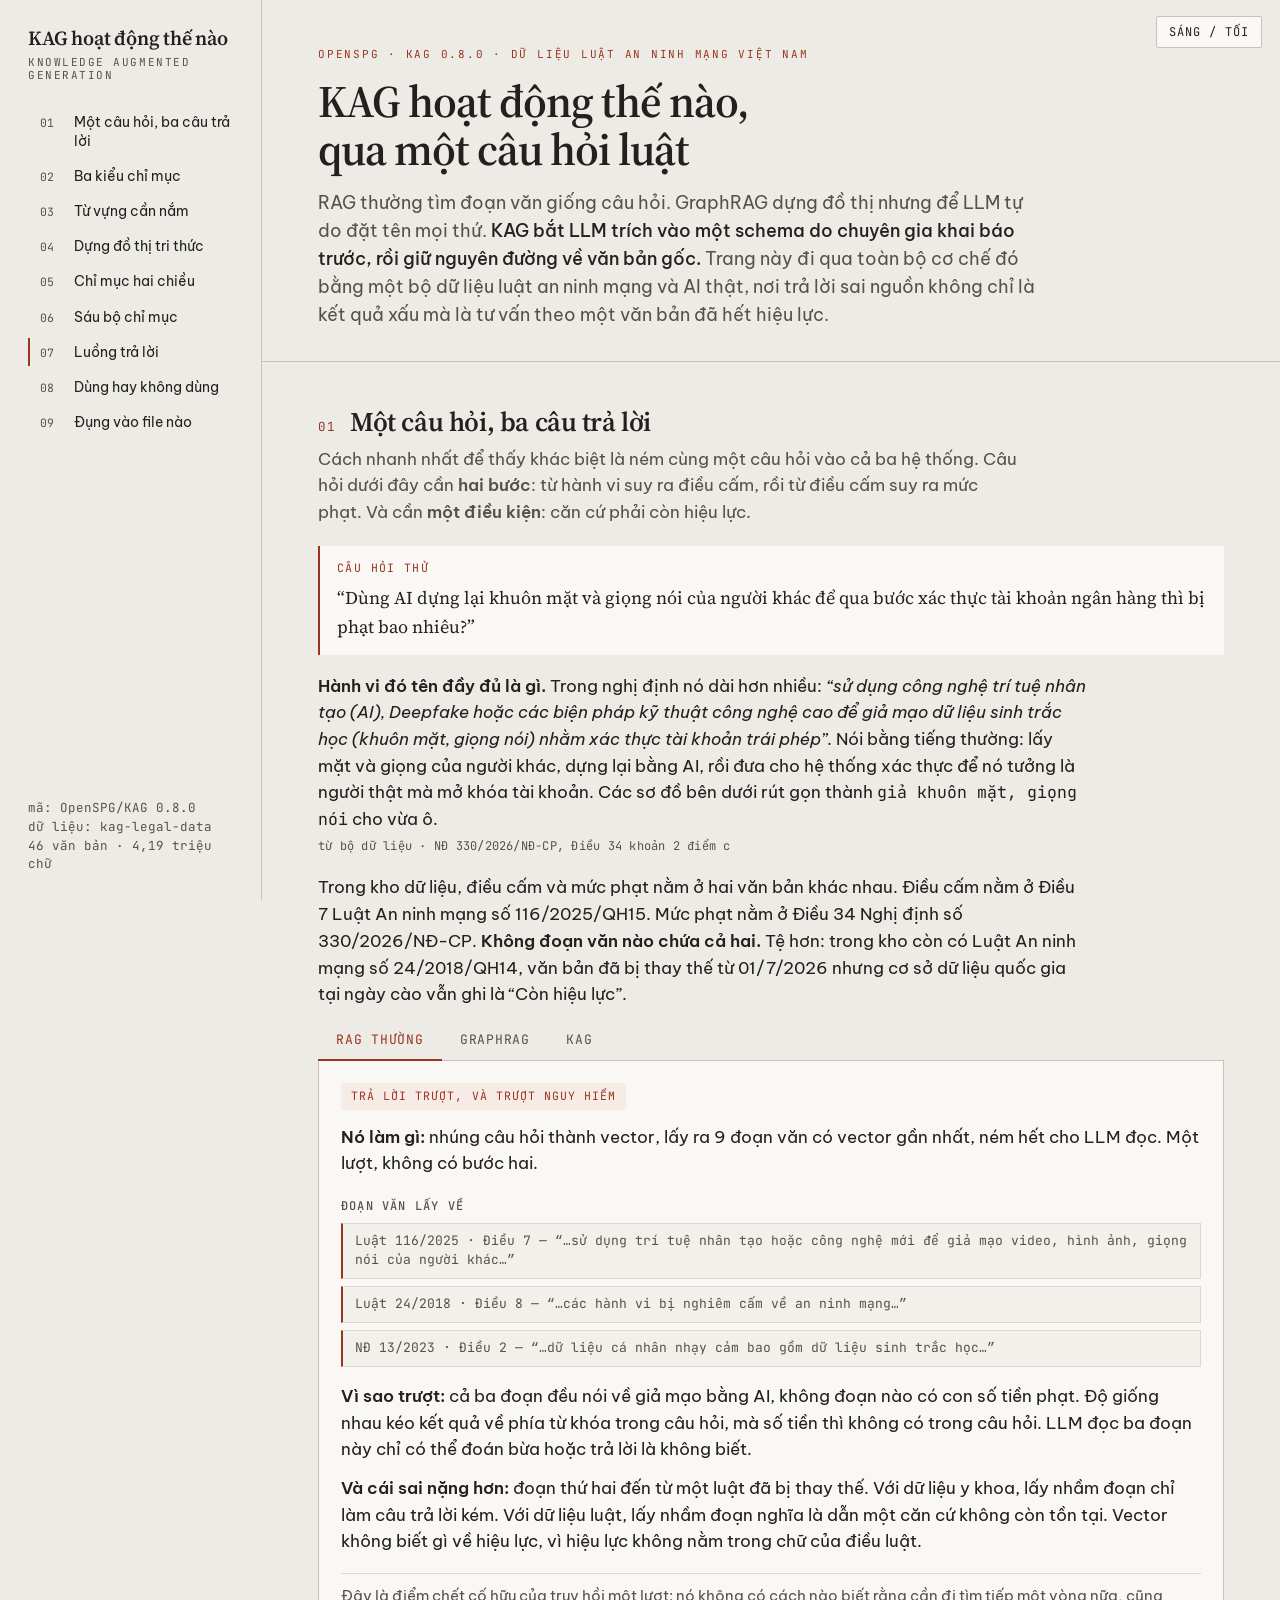
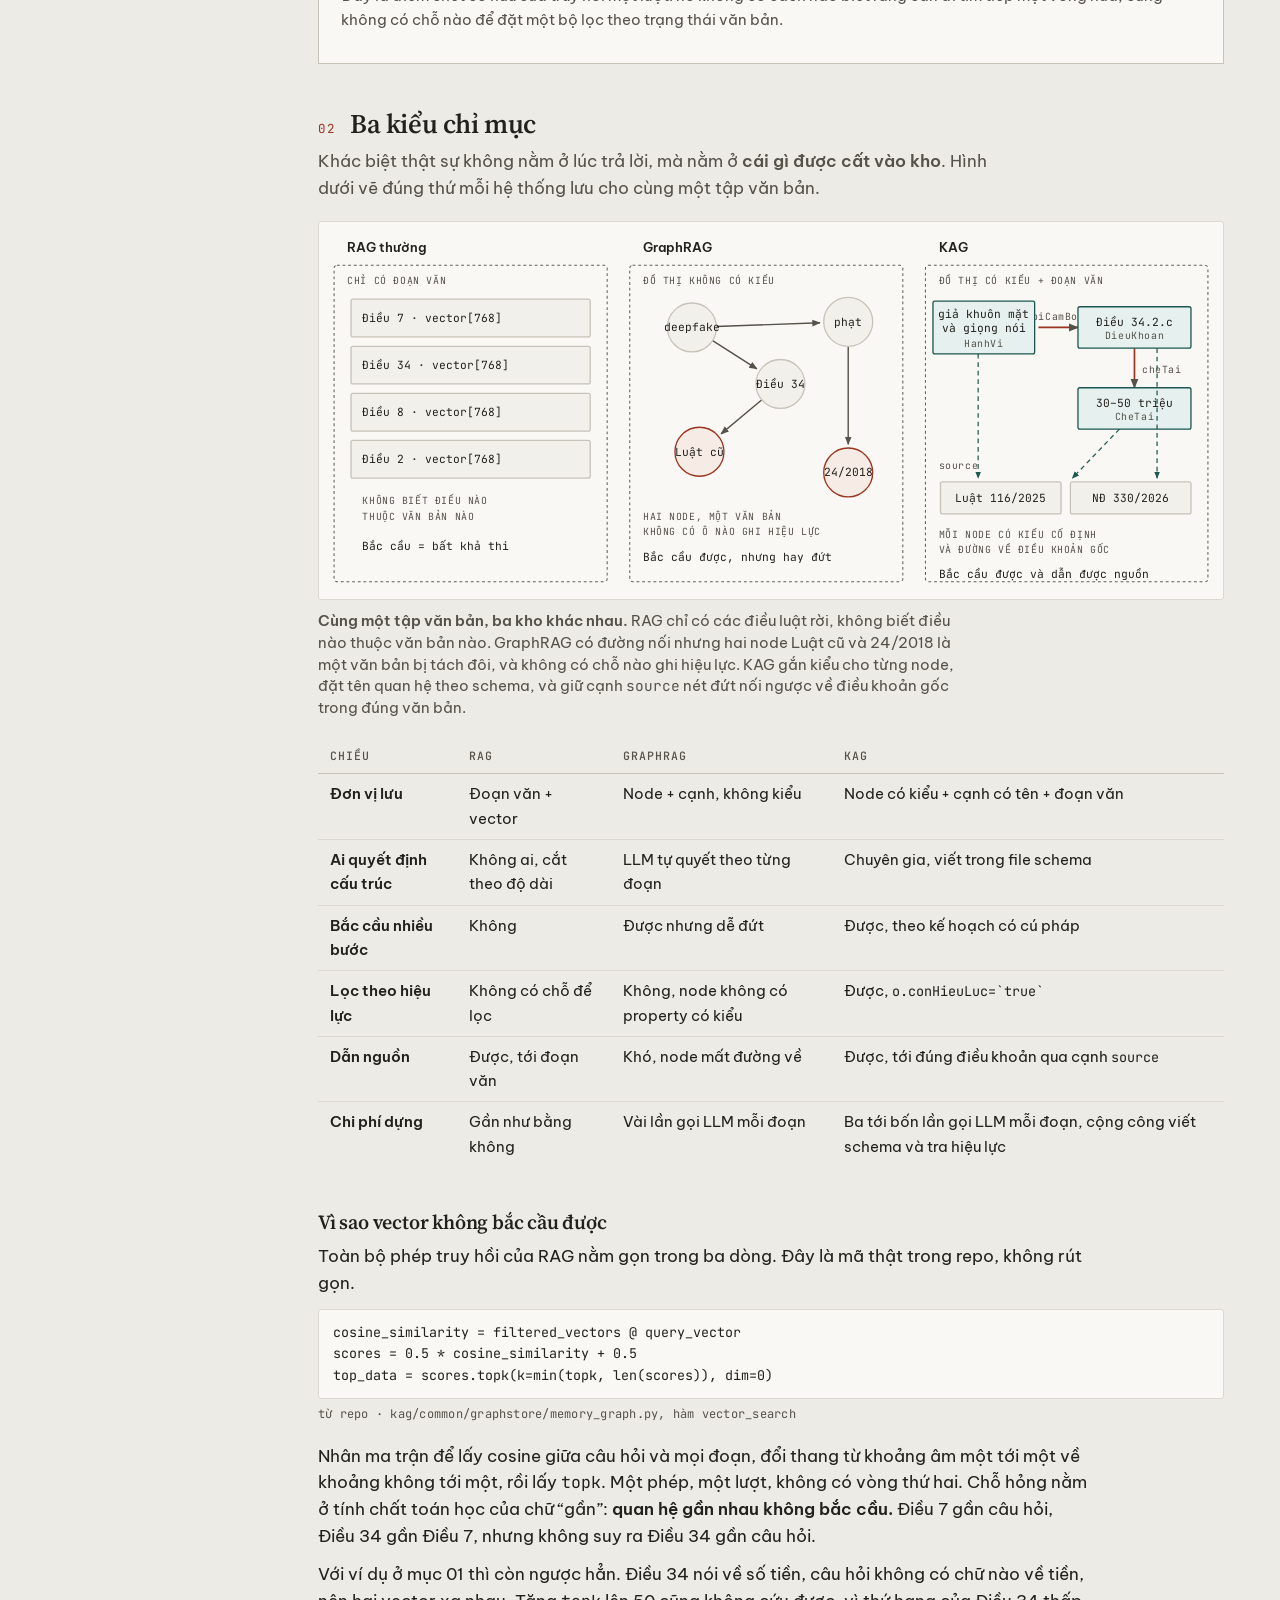
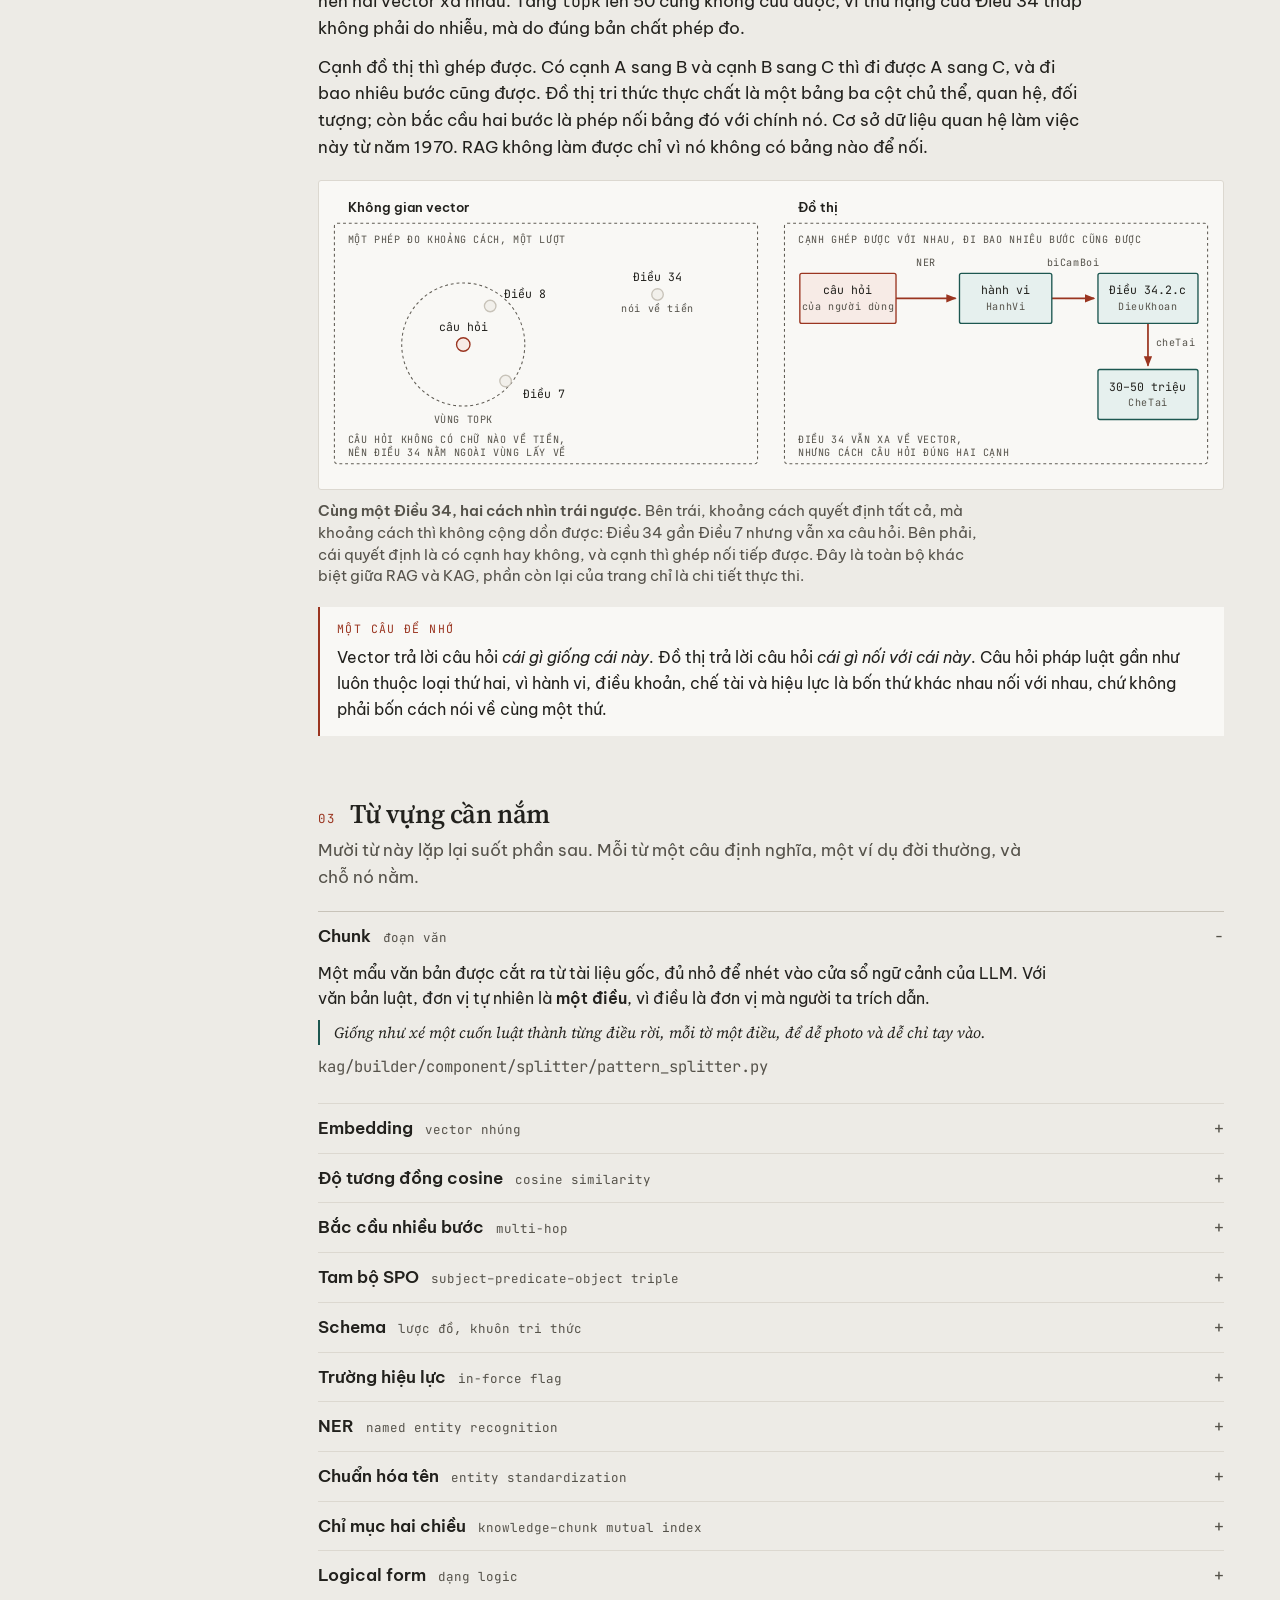
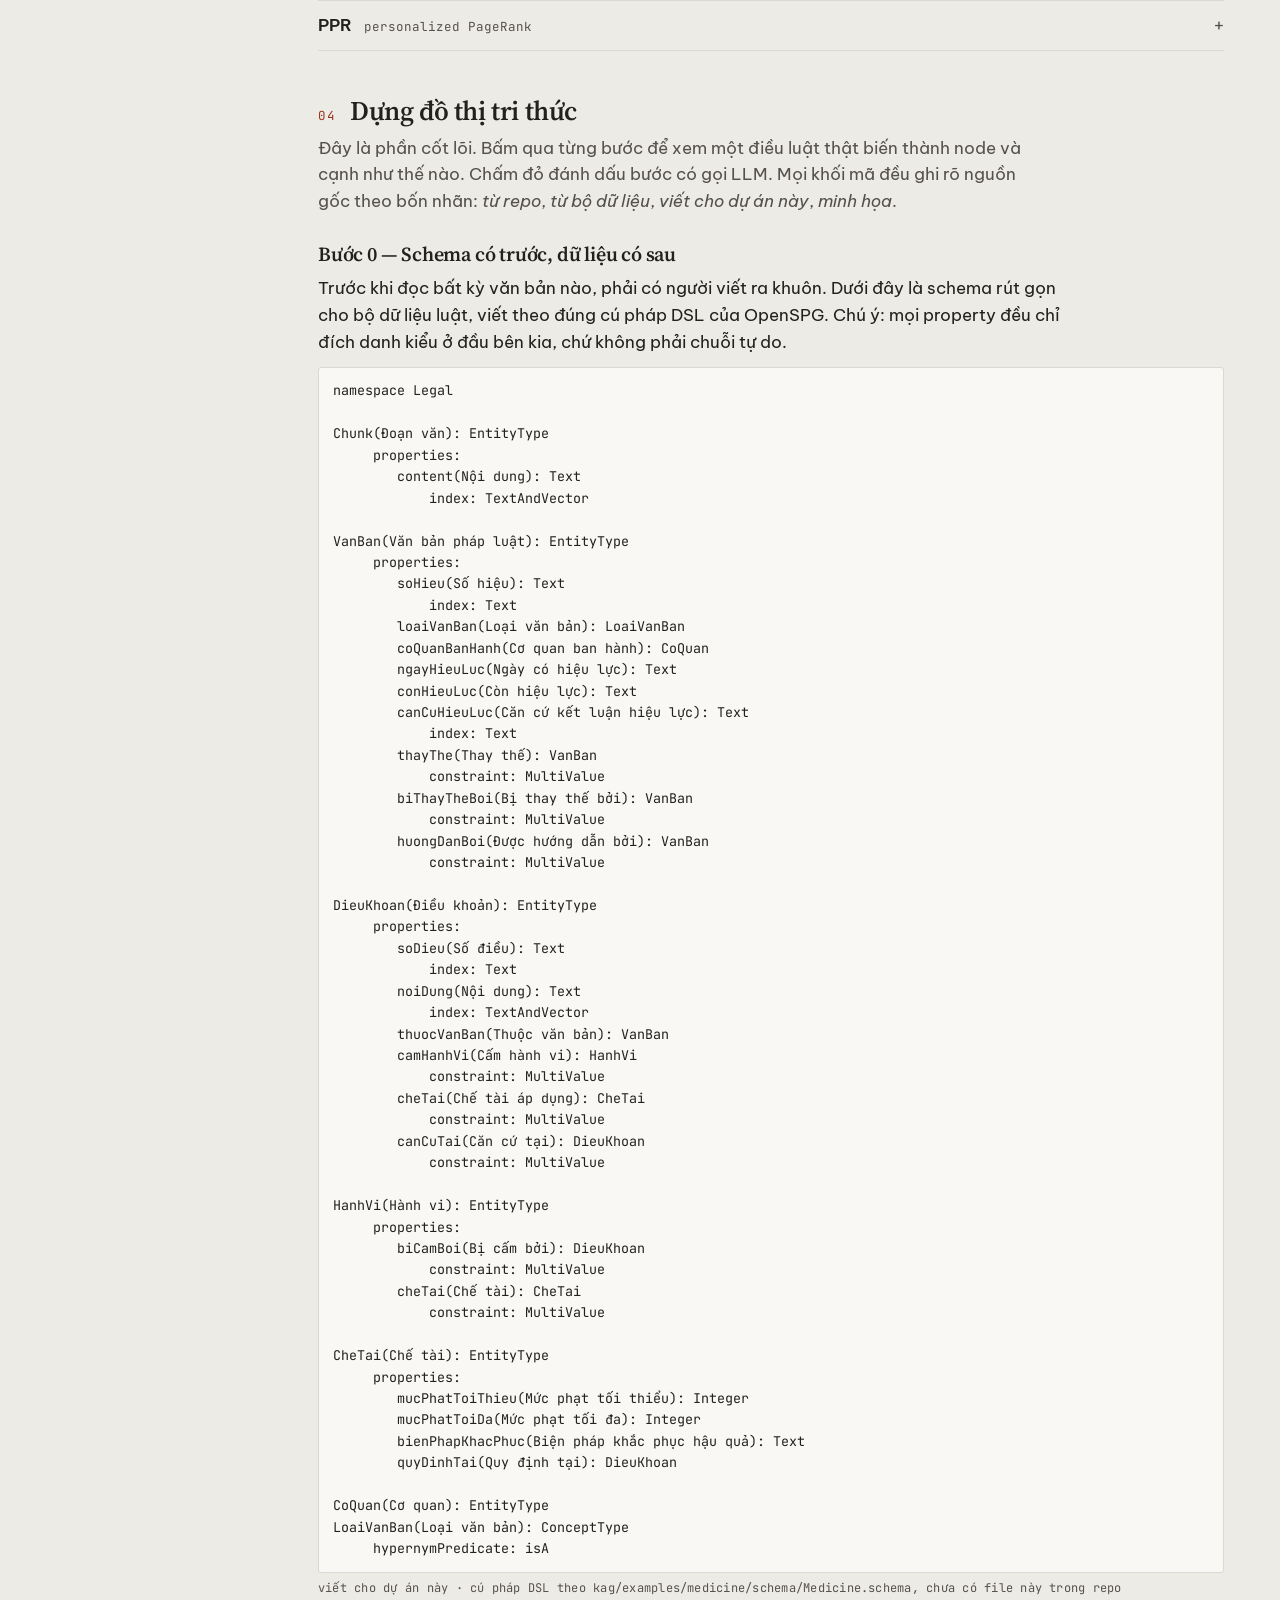
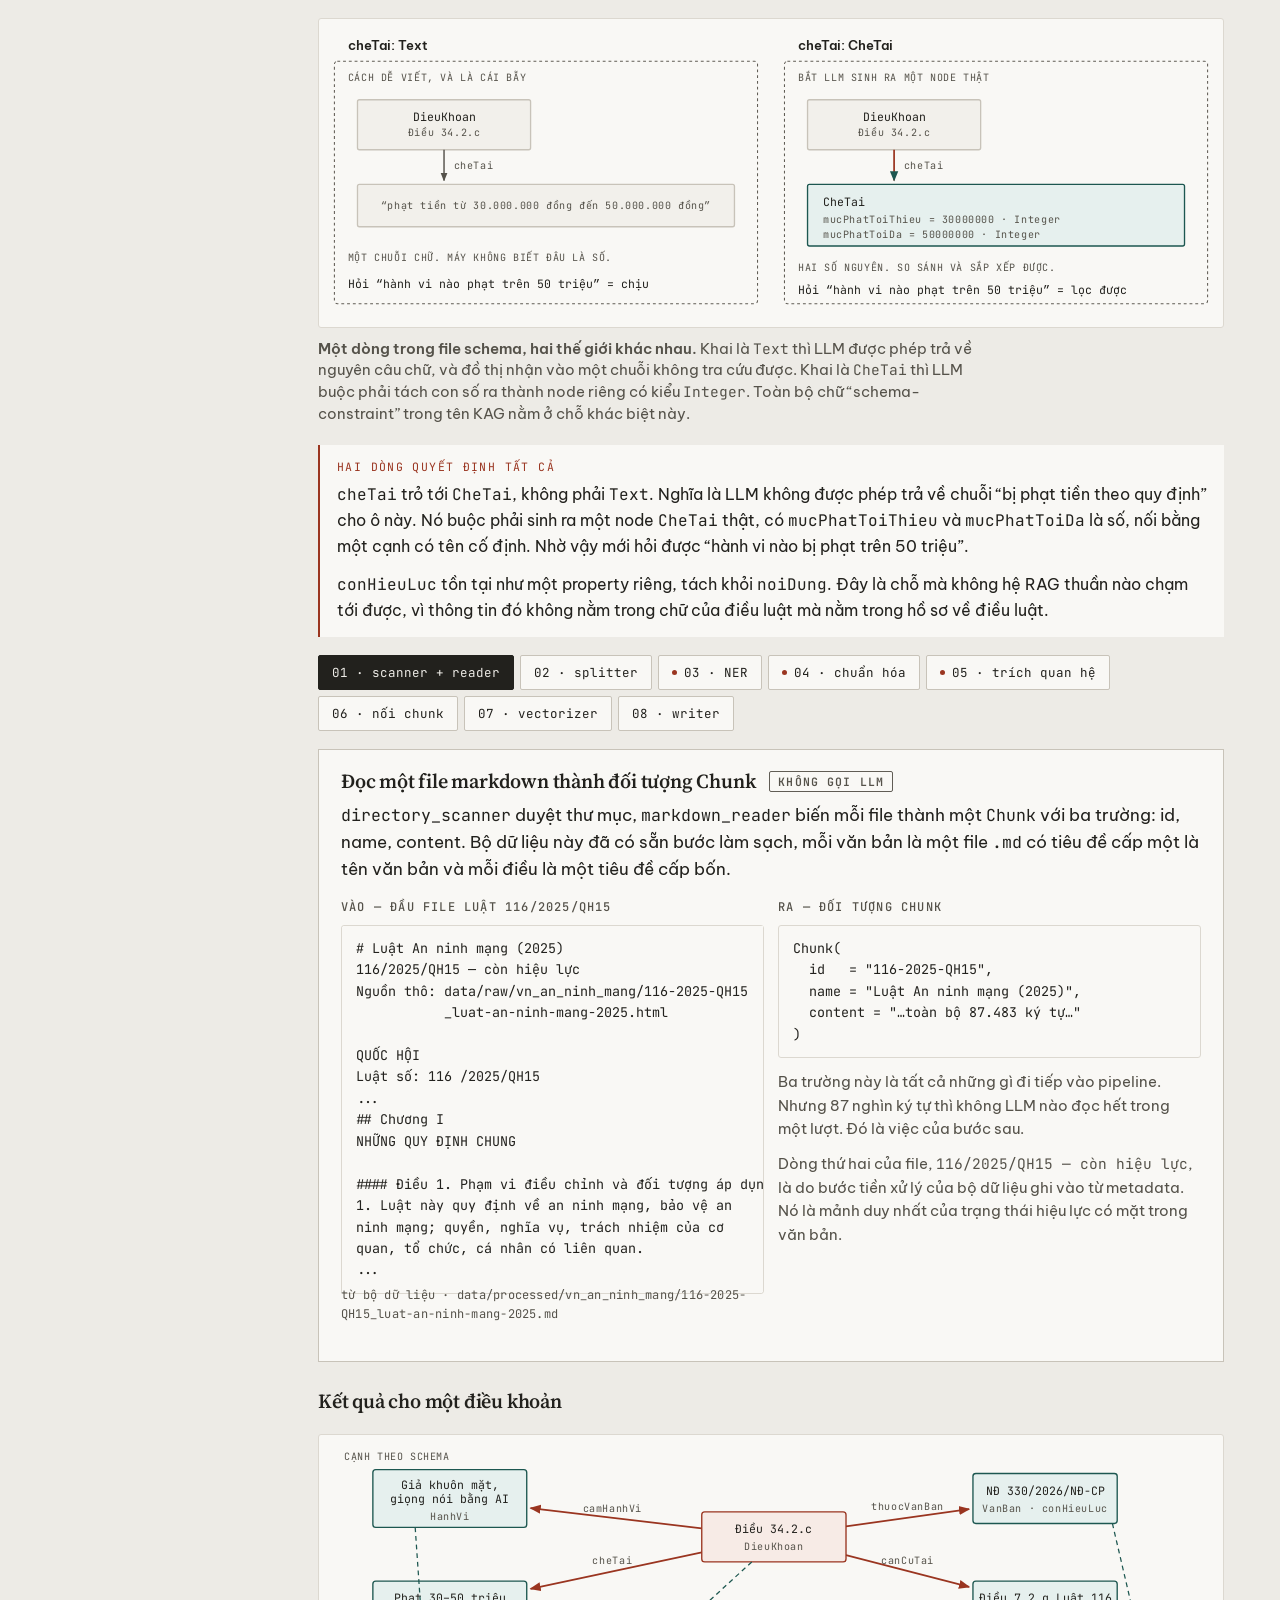
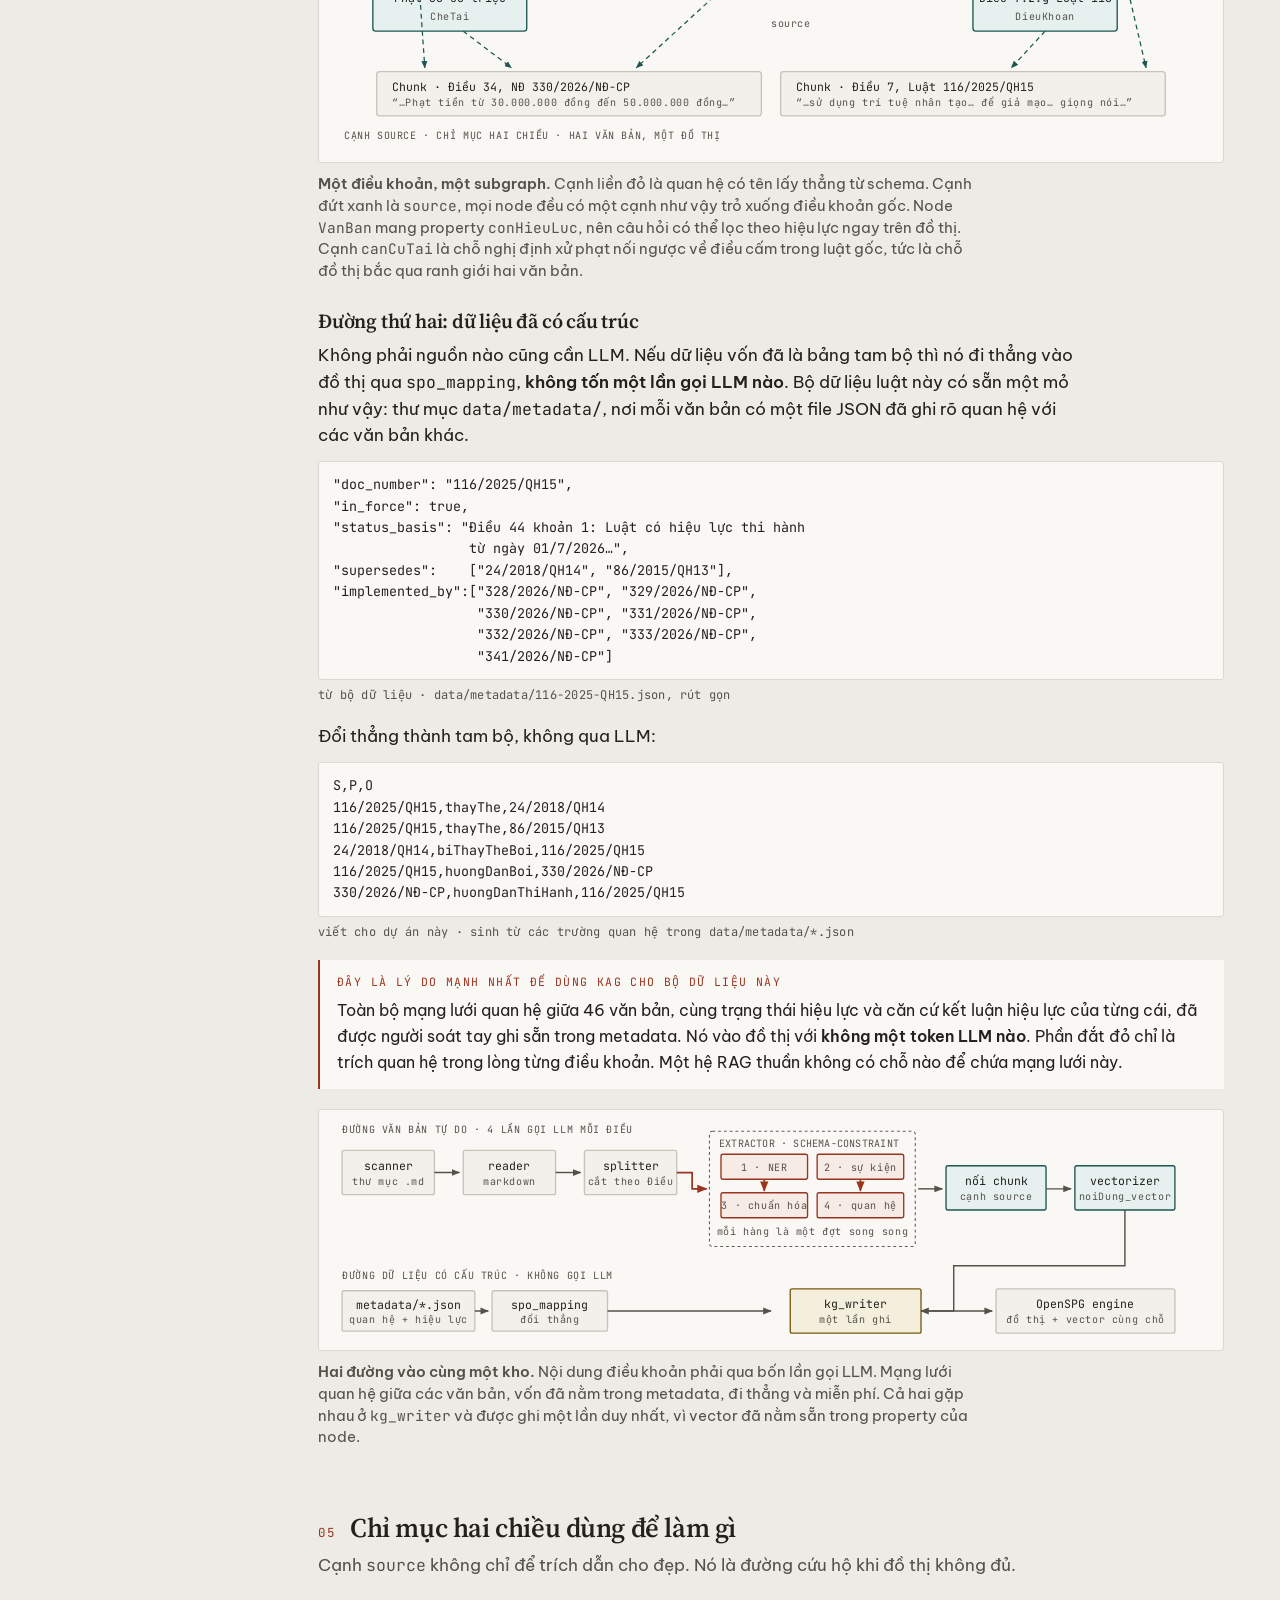
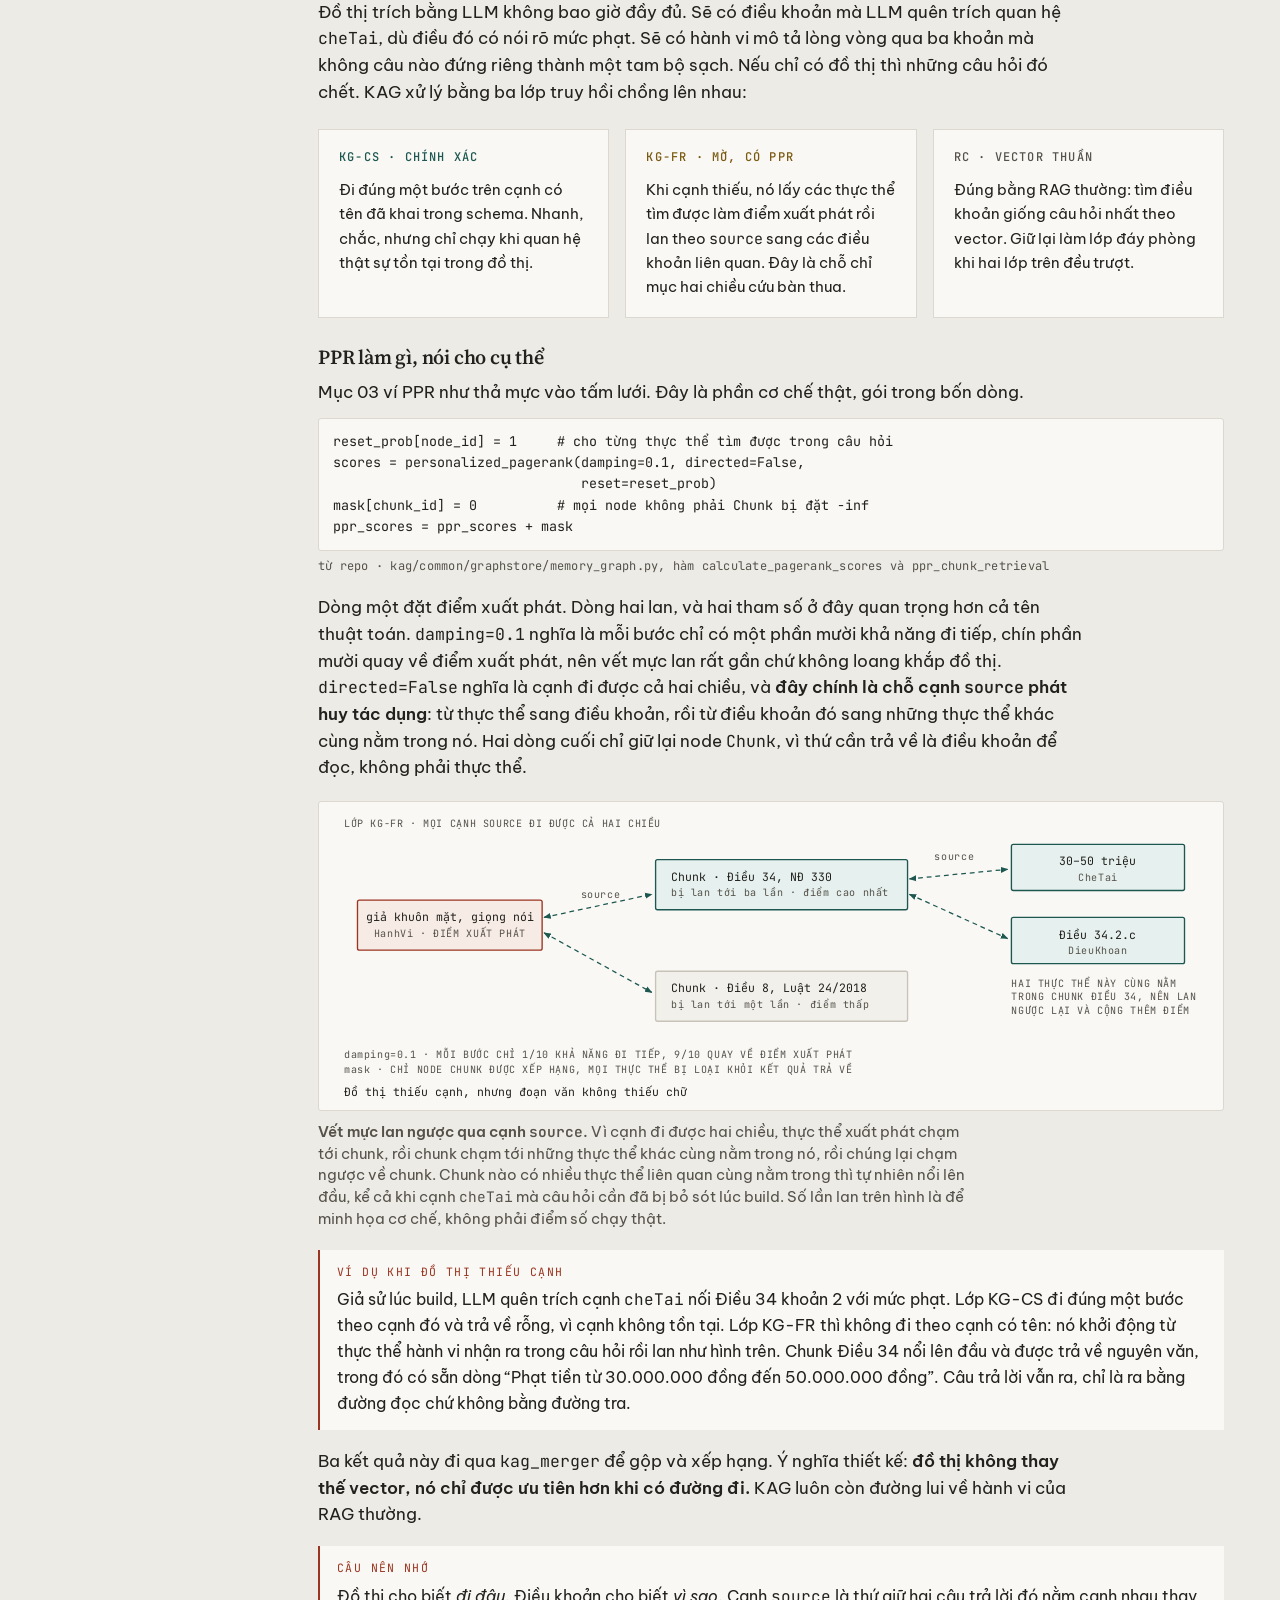
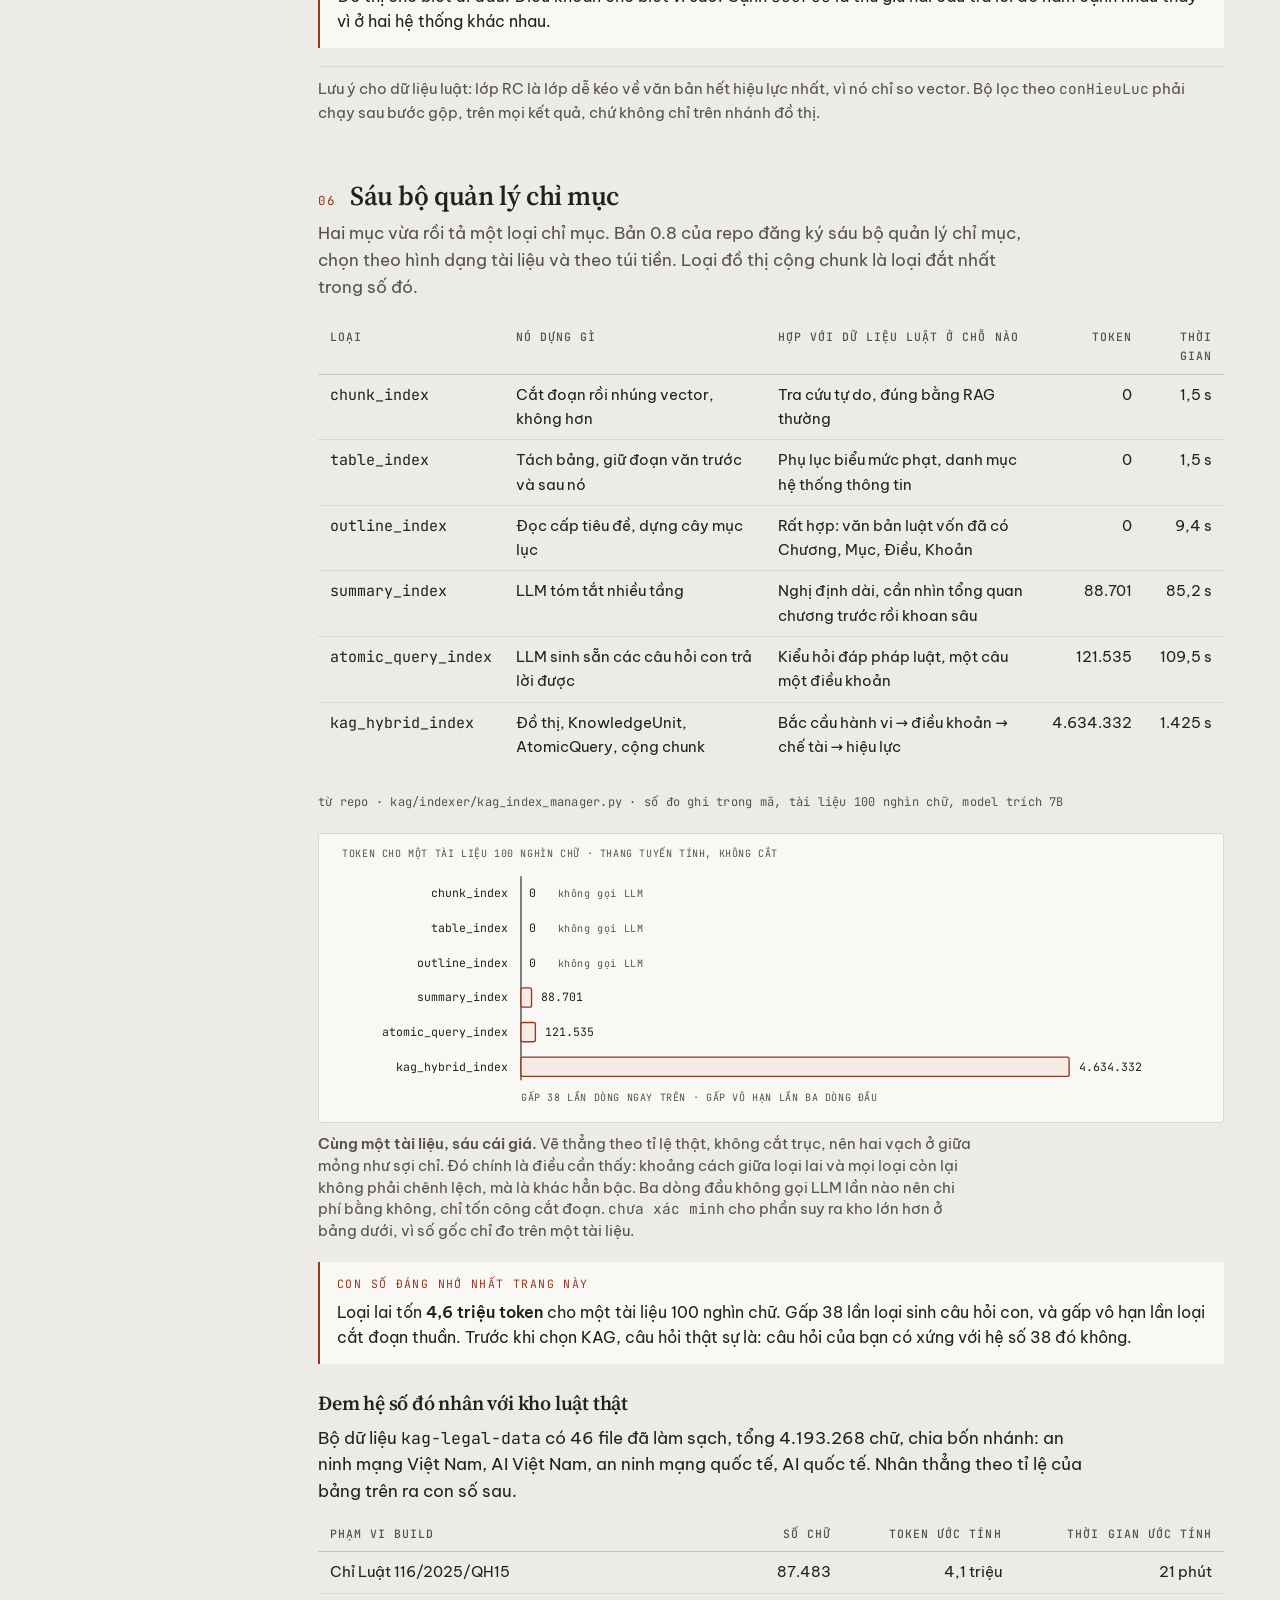
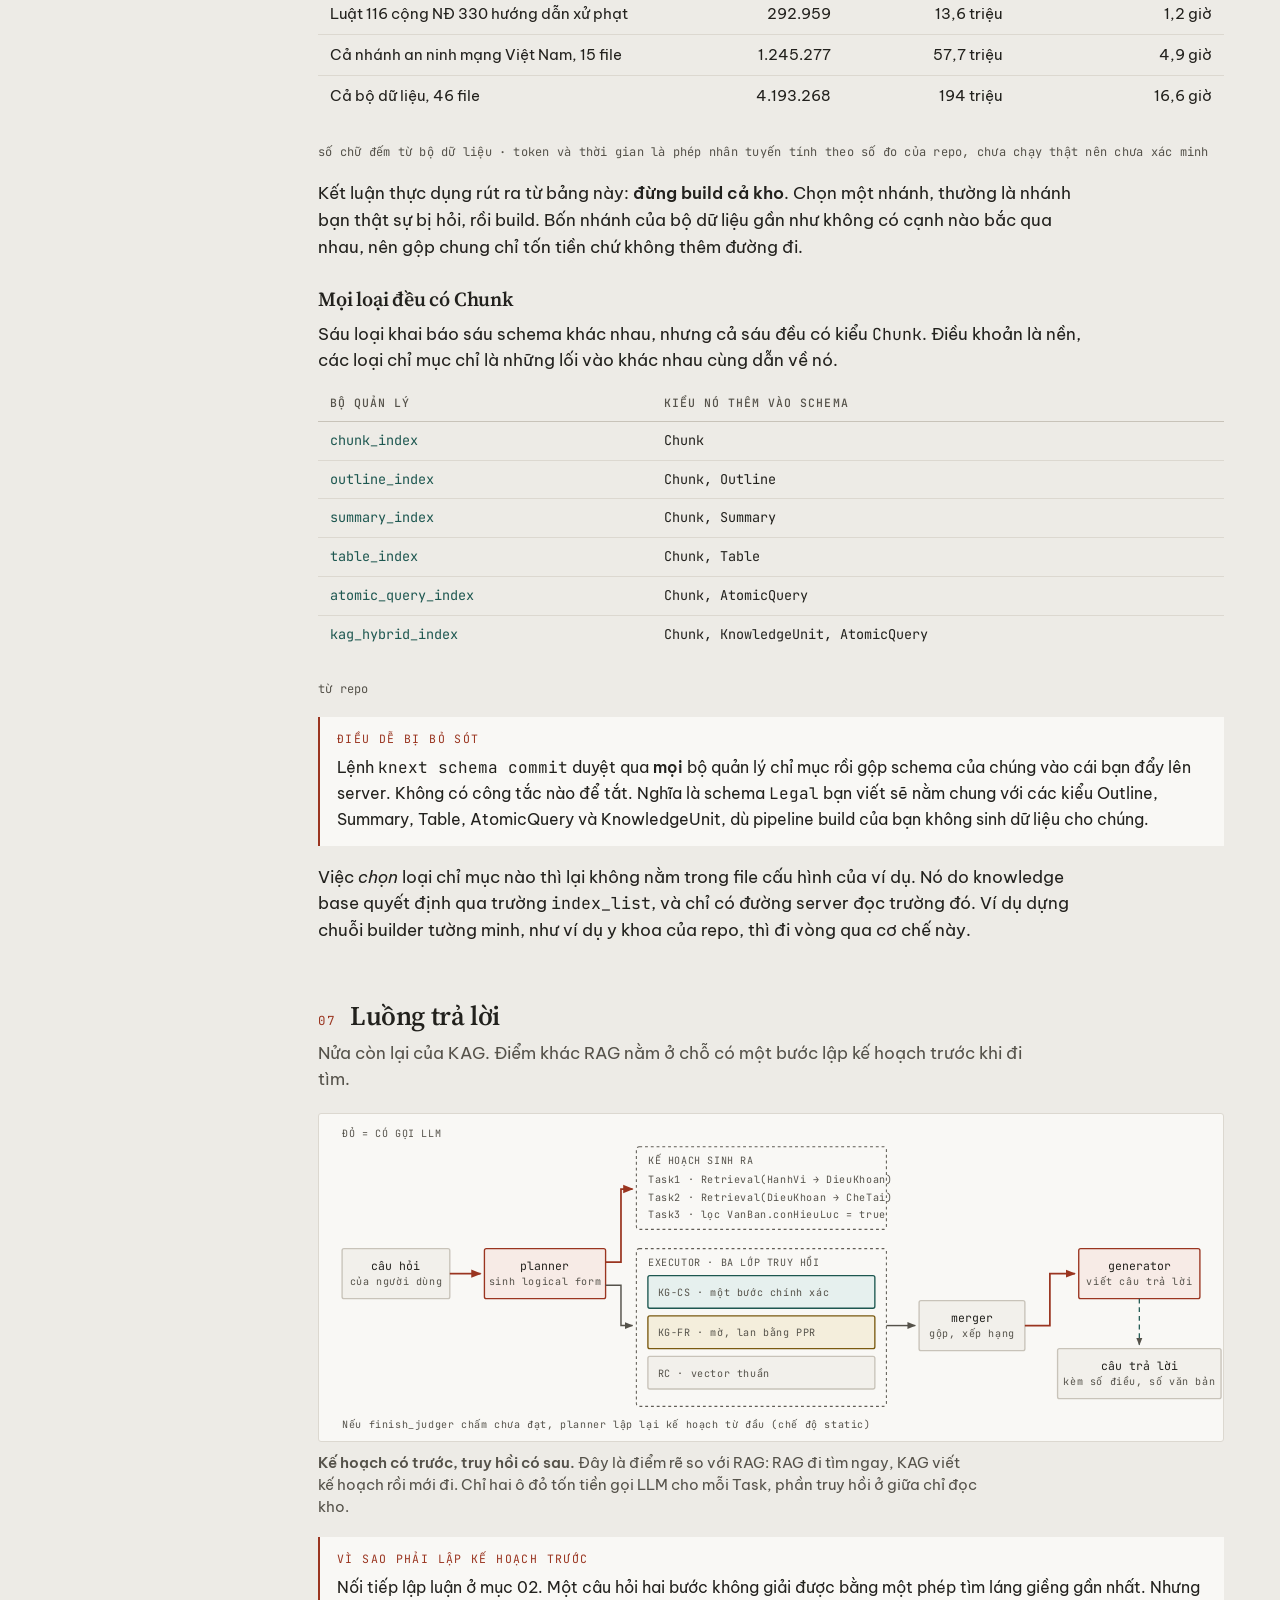
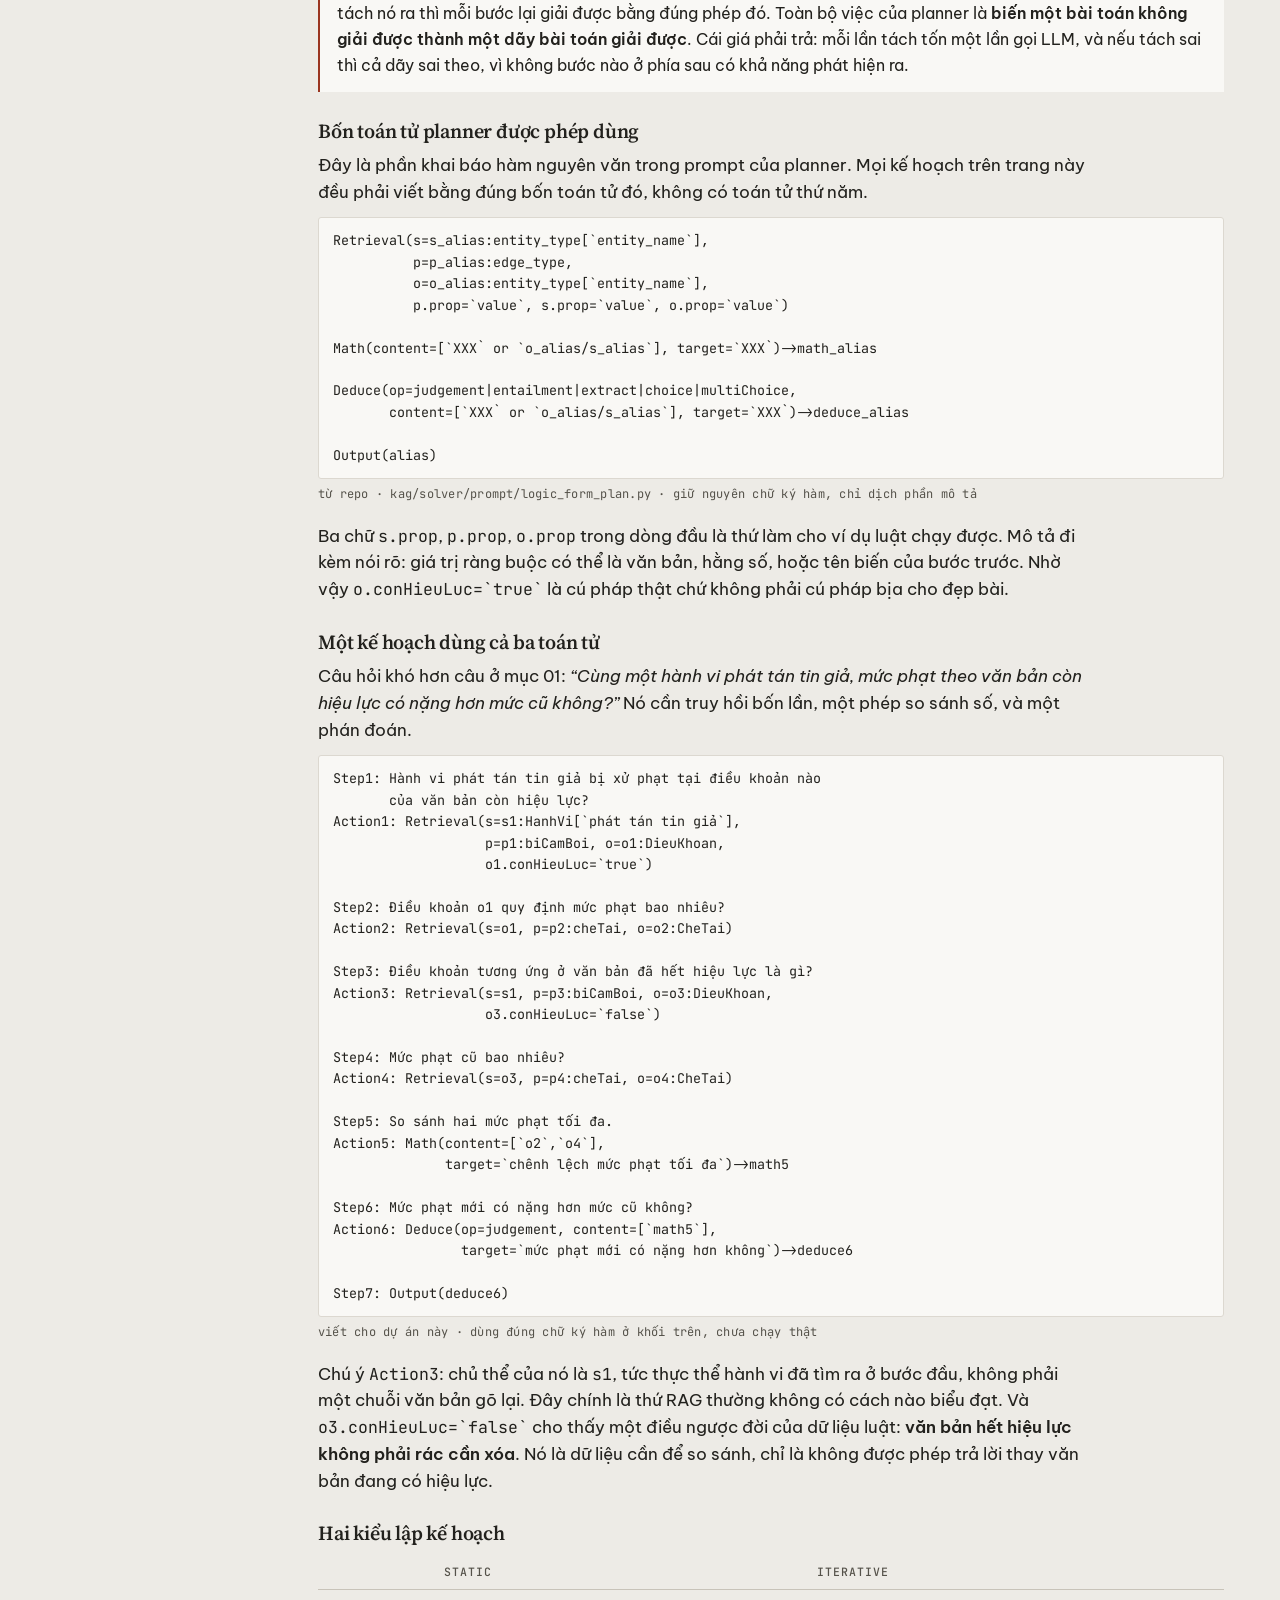
==== commit 5c80c002: "Doi ten trang cu thanh KAG hoat dong the nao" ====
--- a/index.html
+++ b/index.html
@@ -4,7 +4,7 @@
 <meta charset="utf-8">
 <meta name="viewport" content="width=device-width,initial-scale=1">
 <meta name="description" content="Giải thích KAG của OpenSPG bằng bộ dữ liệu luật an ninh mạng và AI của Việt Nam.">
-<title>Bên trong KAG</title>
+<title>KAG hoạt động thế nào</title>
 <link rel="preconnect" href="https://fonts.googleapis.com">
 <link rel="preconnect" href="https://fonts.gstatic.com" crossorigin>
 <link rel="stylesheet" href="https://fonts.googleapis.com/css2?family=Be+Vietnam+Pro:wght@400;500;600&family=Source+Serif+4:ital,opsz,wght@0,8..60,500;0,8..60,600;1,8..60,500&family=JetBrains+Mono:wght@400;500&display=swap">
@@ -21,7 +21,7 @@
 <div class="shell">
 
 <nav class="rail">
-  <div class="rail-mark">Bên trong KAG<span>Knowledge Augmented Generation</span></div>
+  <div class="rail-mark">KAG hoạt động thế nào<span>Knowledge Augmented Generation</span></div>
   <ul class="toc" id="toc">
     <li><a href="#s1"><em>01</em><span>Một câu hỏi, ba câu trả lời</span></a></li>
     <li><a href="#s2"><em>02</em><span>Ba kiểu chỉ mục</span></a></li>
@@ -44,7 +44,7 @@
 
 <header class="hero">
   <p class="eyebrow">OpenSPG · KAG 0.8.0 · Dữ liệu luật an ninh mạng Việt Nam</p>
-  <h1>Bên trong KAG, qua một câu hỏi luật</h1>
+  <h1>KAG hoạt động thế nào, qua một câu hỏi luật</h1>
   <p class="lede">RAG thường tìm đoạn văn giống câu hỏi. GraphRAG dựng đồ thị nhưng để LLM tự do đặt tên mọi thứ. <strong>KAG bắt LLM trích vào một schema do chuyên gia khai báo trước, rồi giữ nguyên đường về văn bản gốc.</strong> Trang này đi qua toàn bộ cơ chế đó bằng một bộ dữ liệu luật an ninh mạng và AI thật, nơi trả lời sai nguồn không chỉ là kết quả xấu mà là tư vấn theo một văn bản đã hết hiệu lực.</p>
 </header>
 
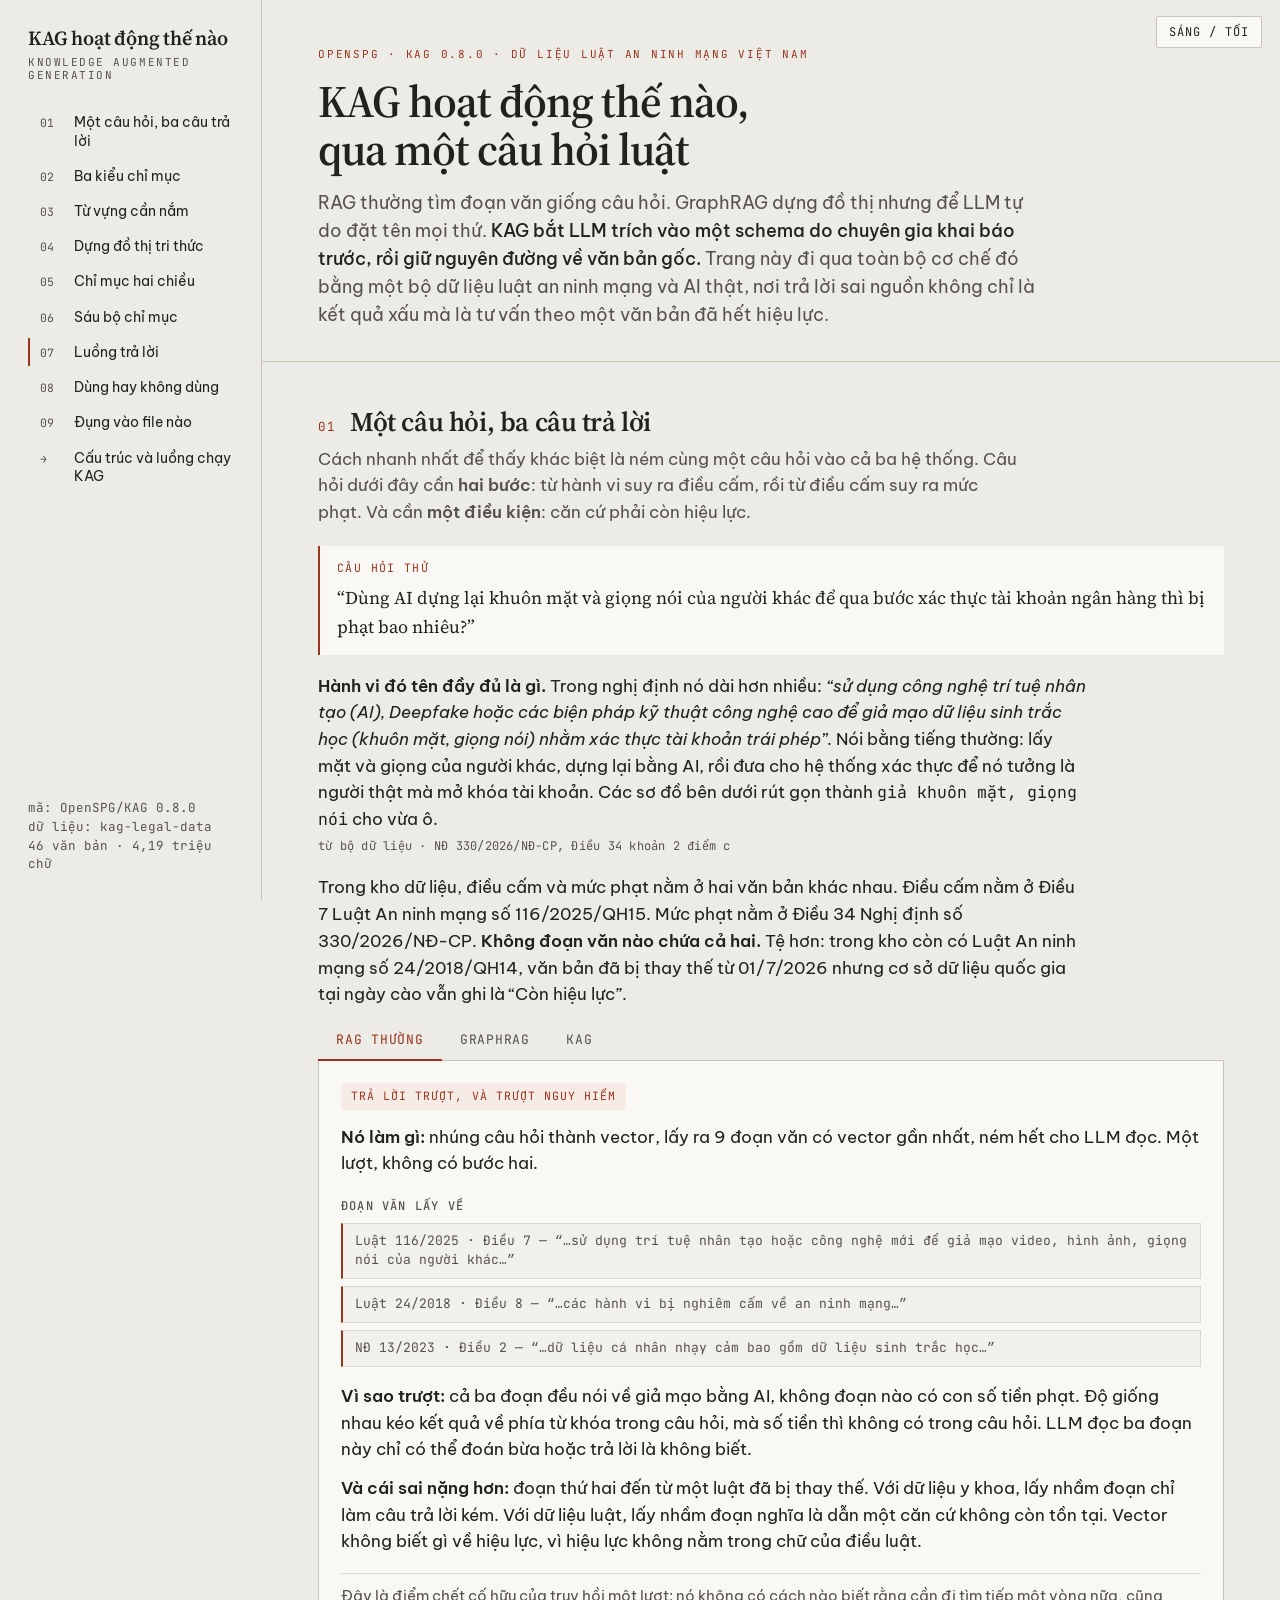
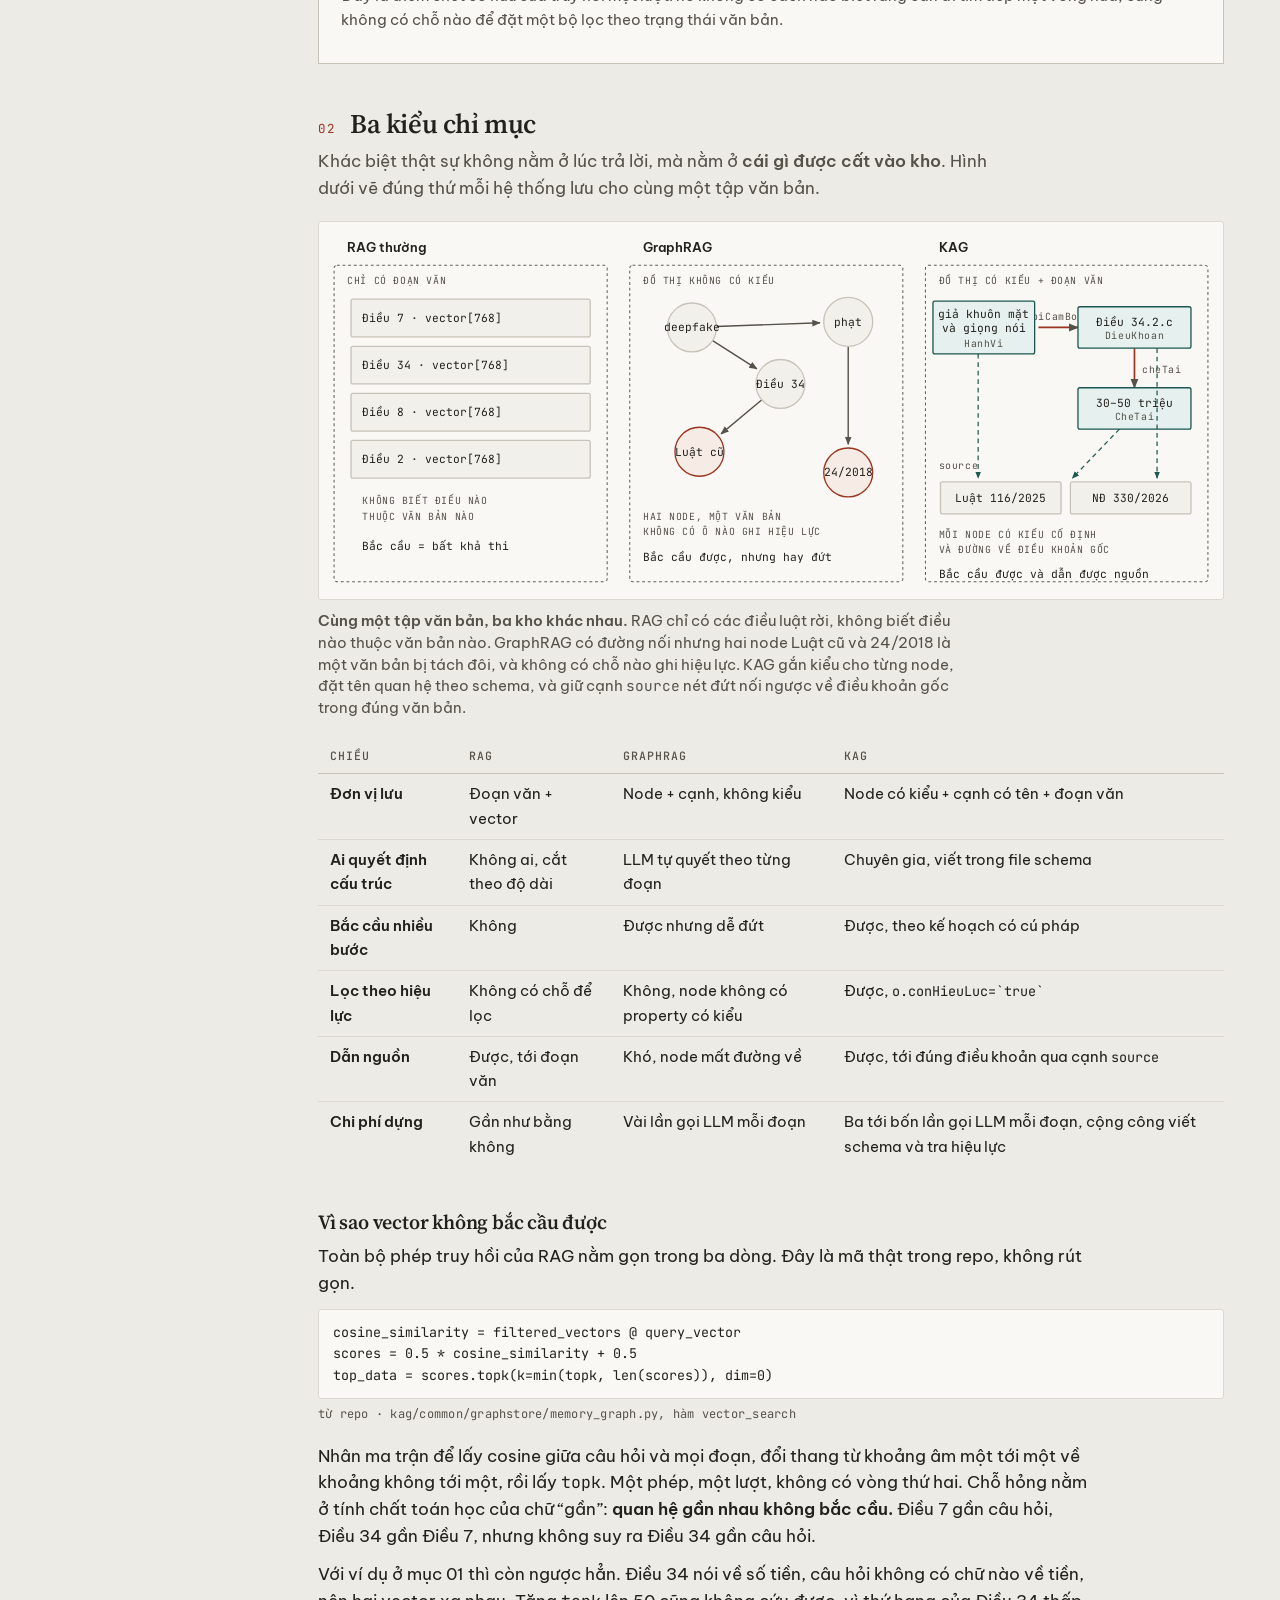
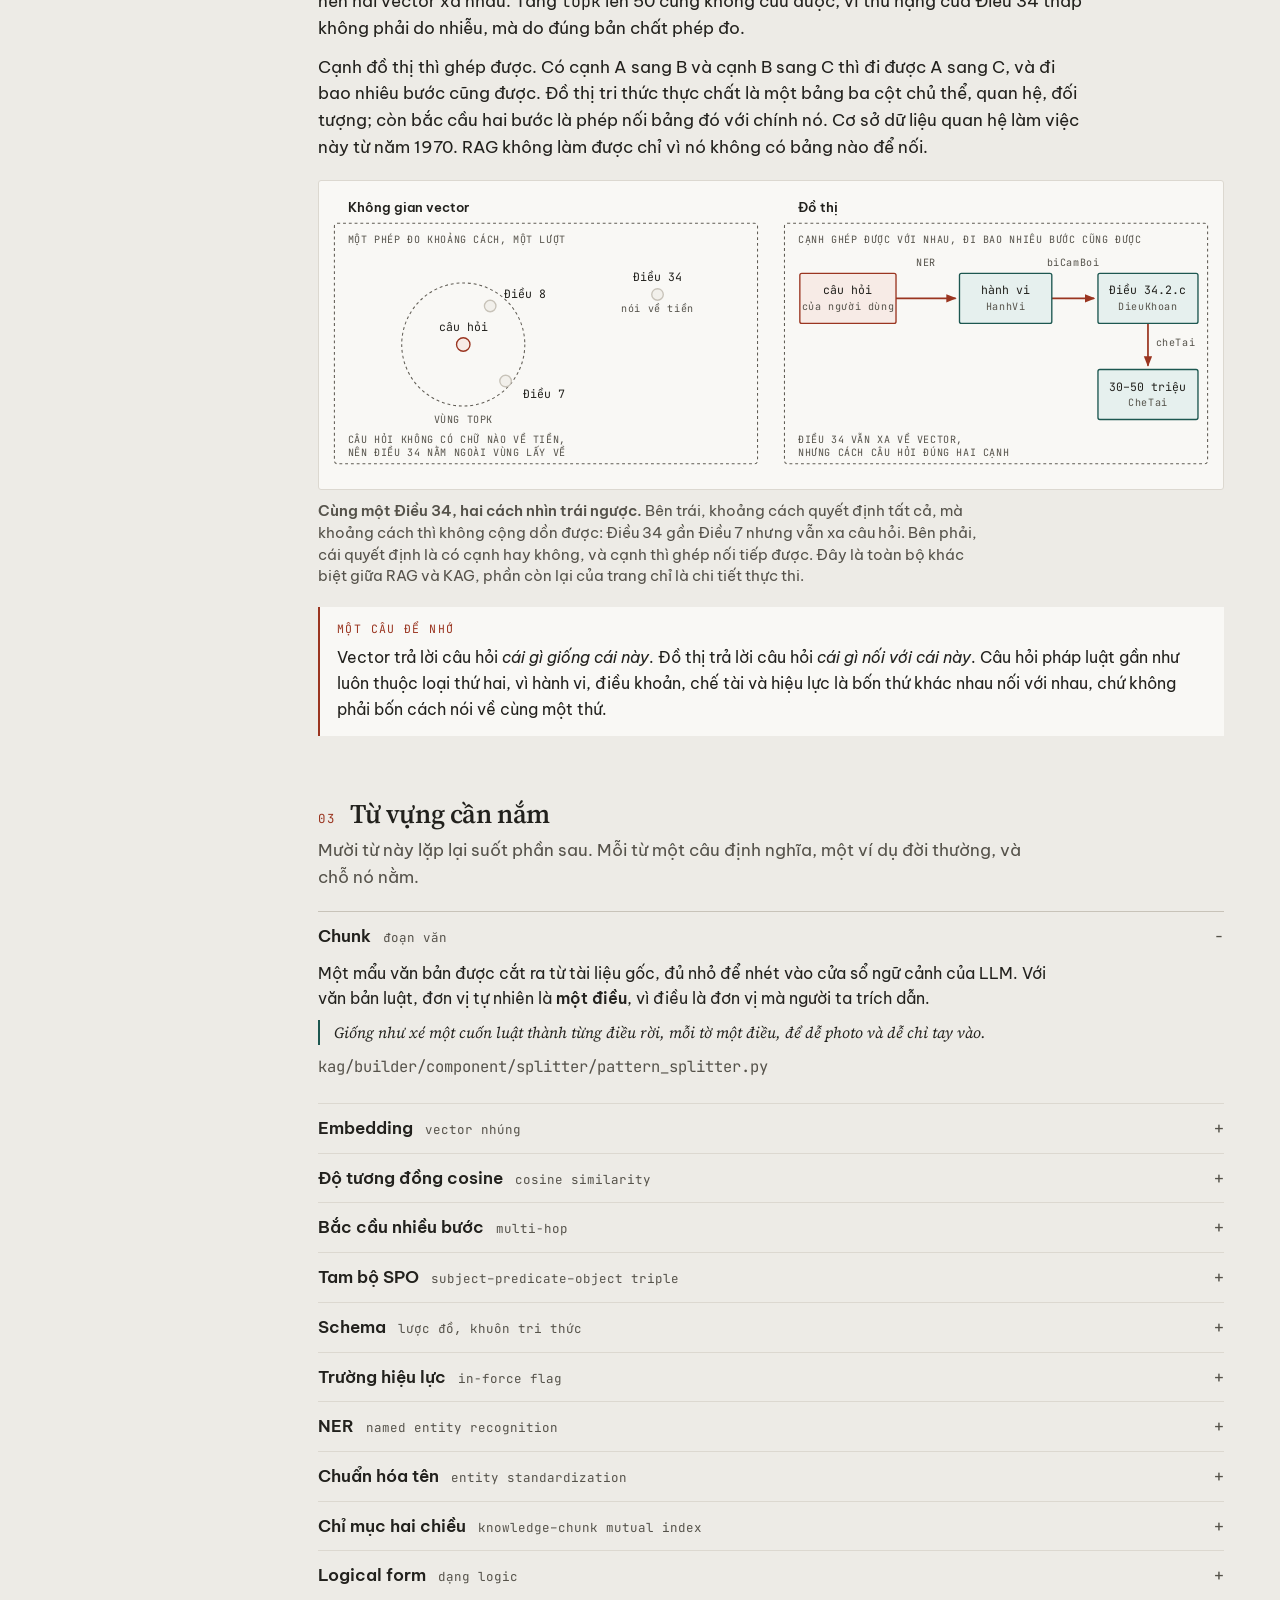
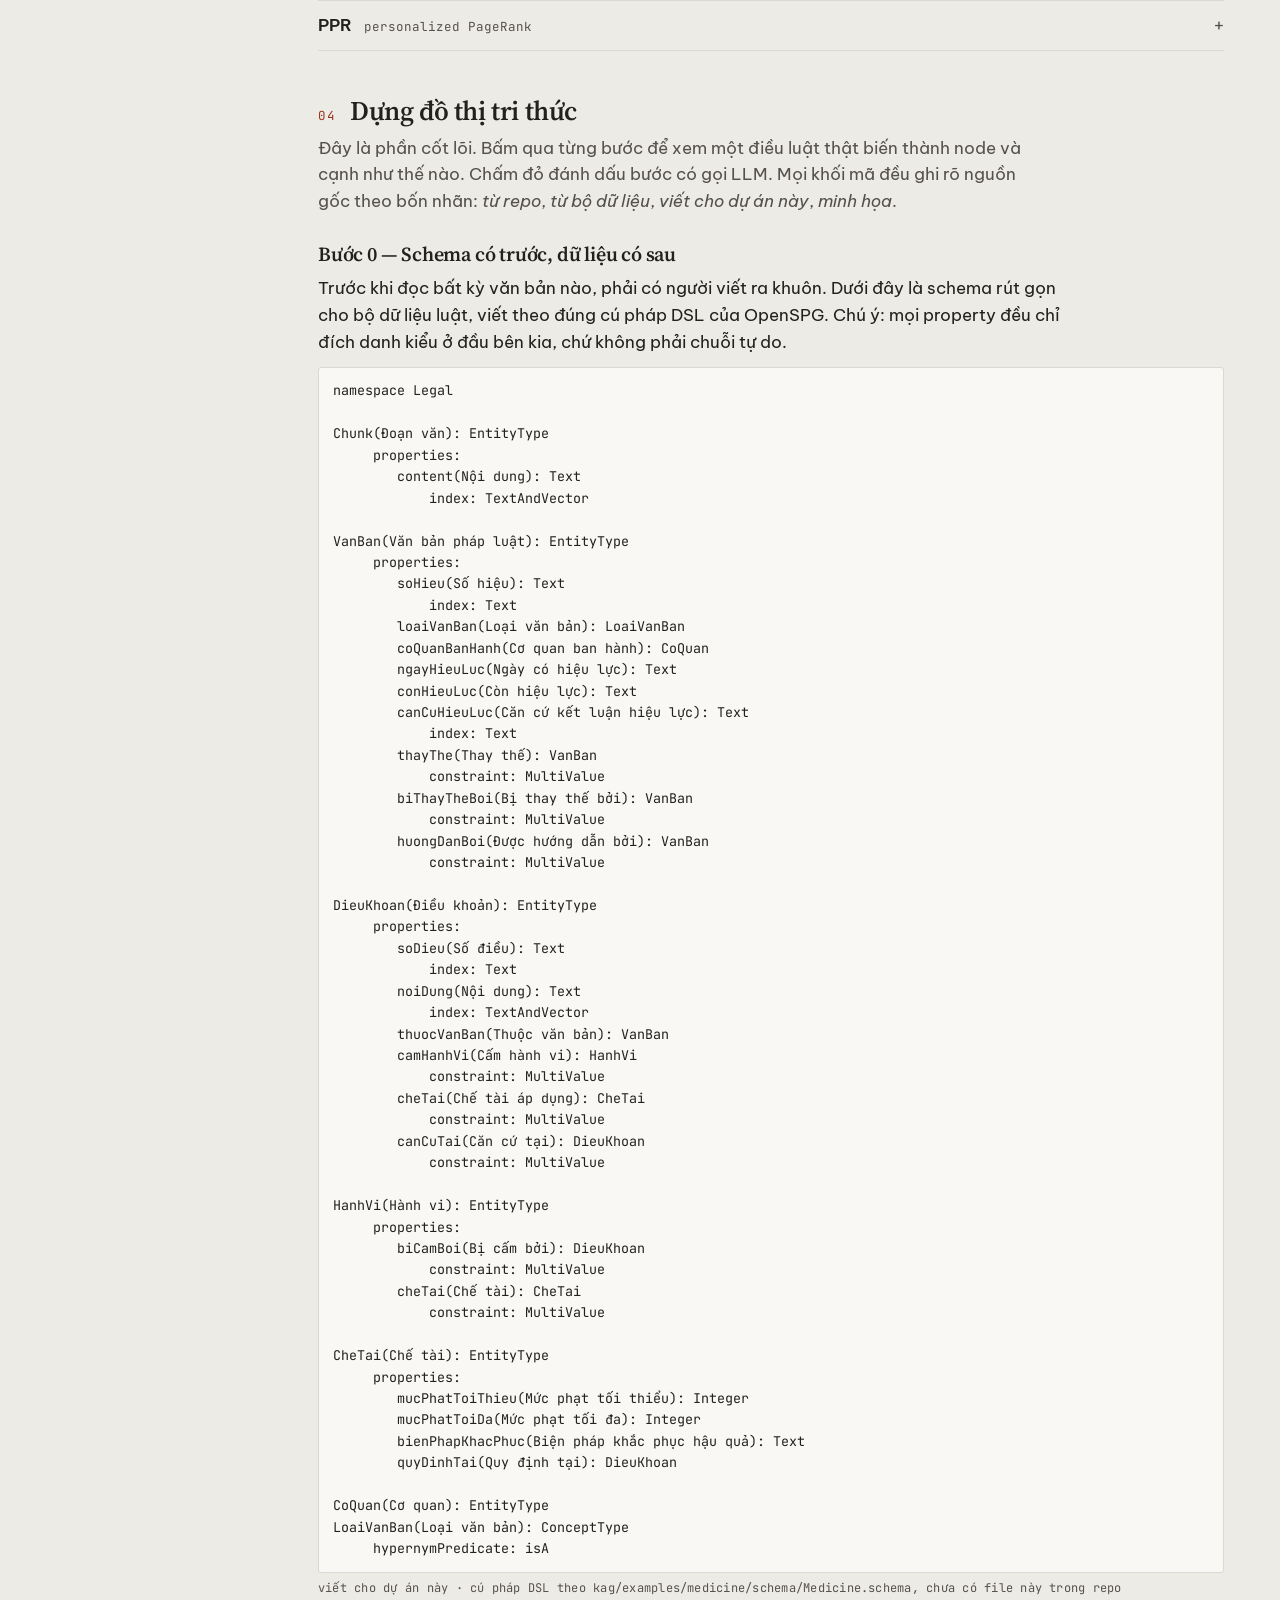
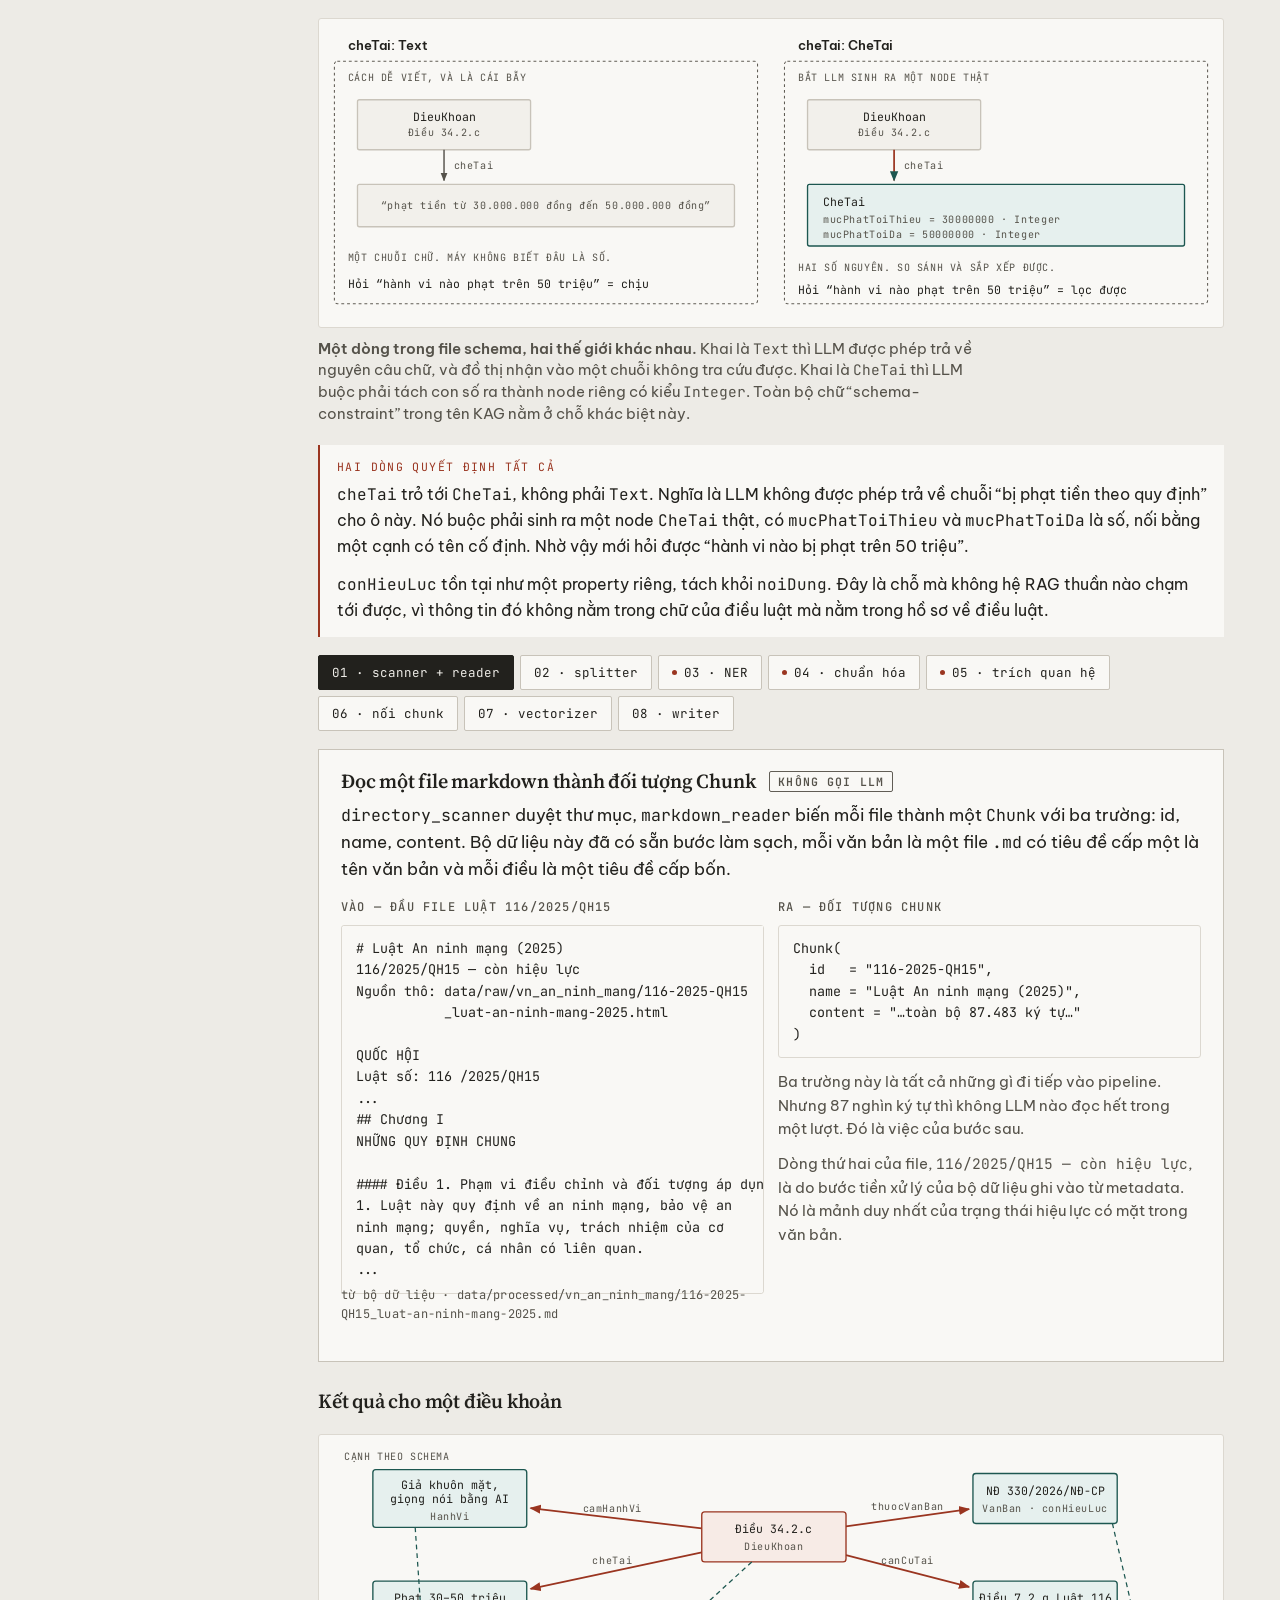
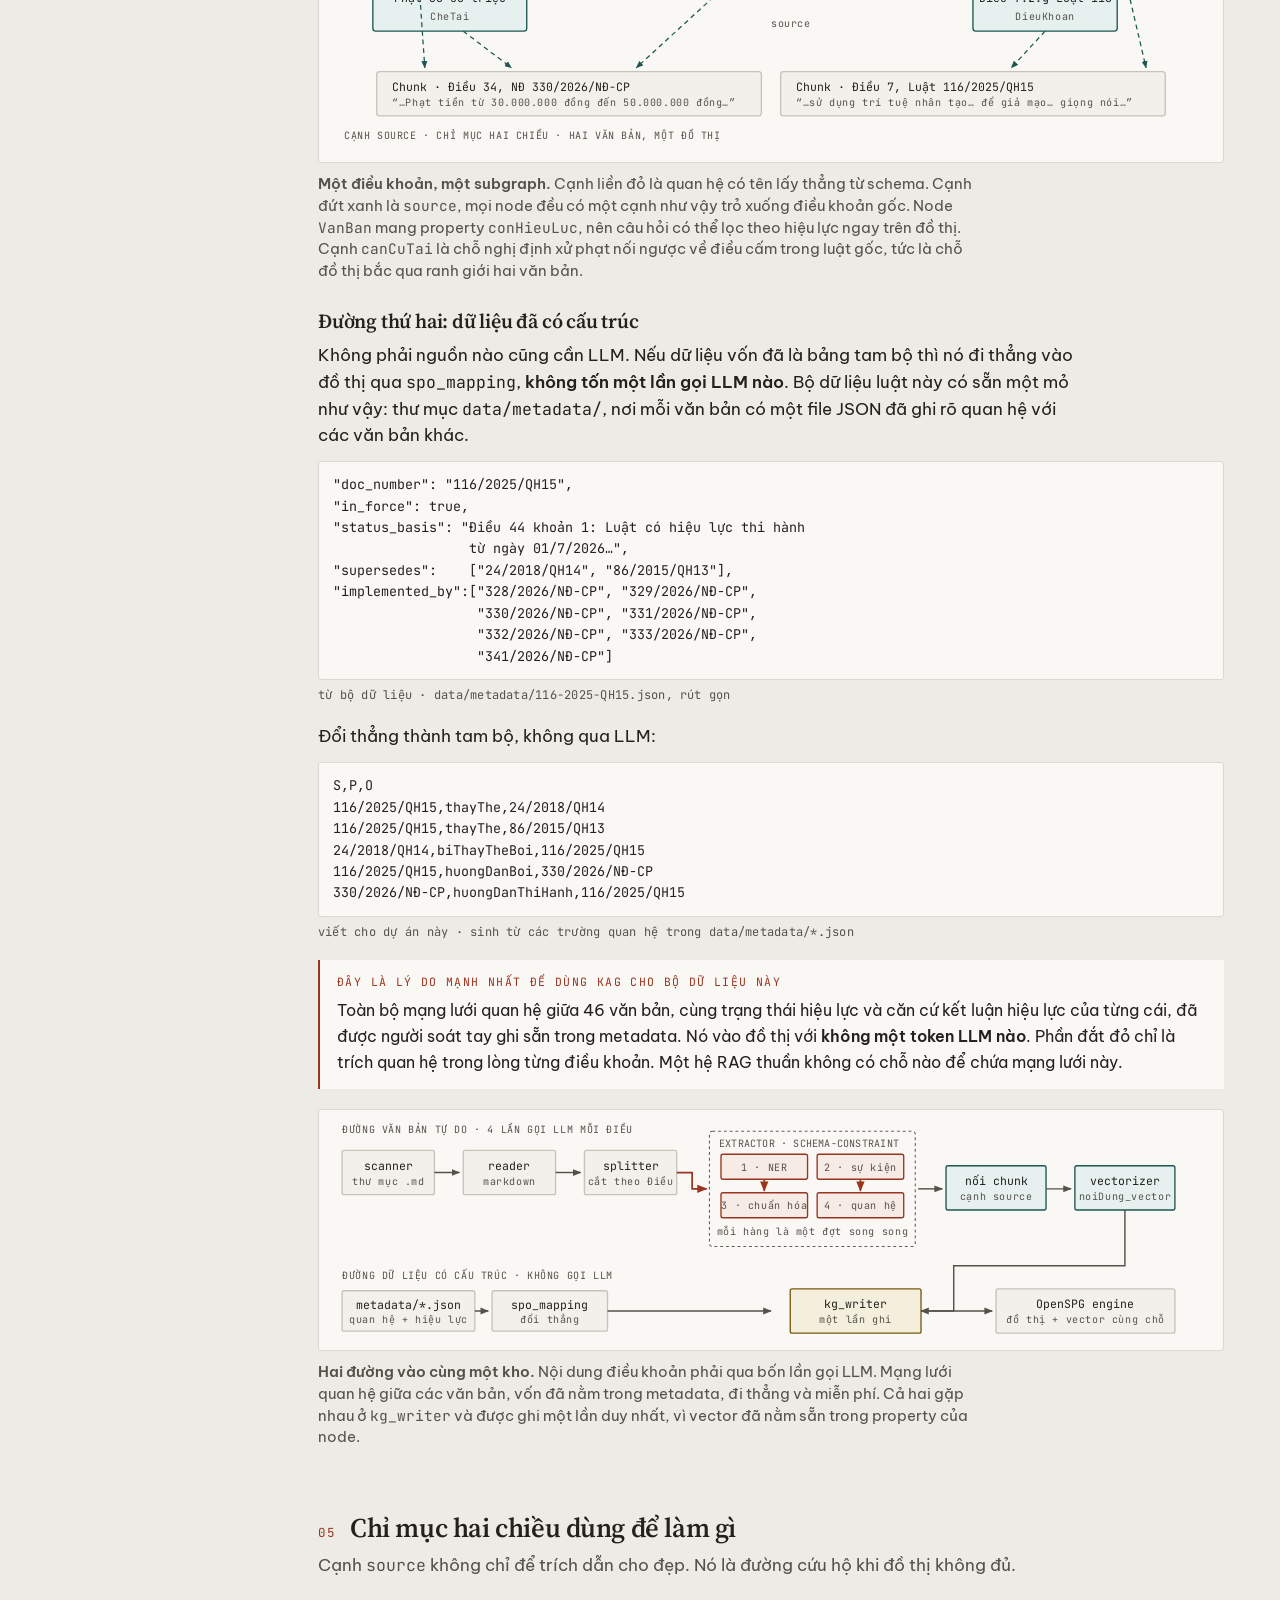
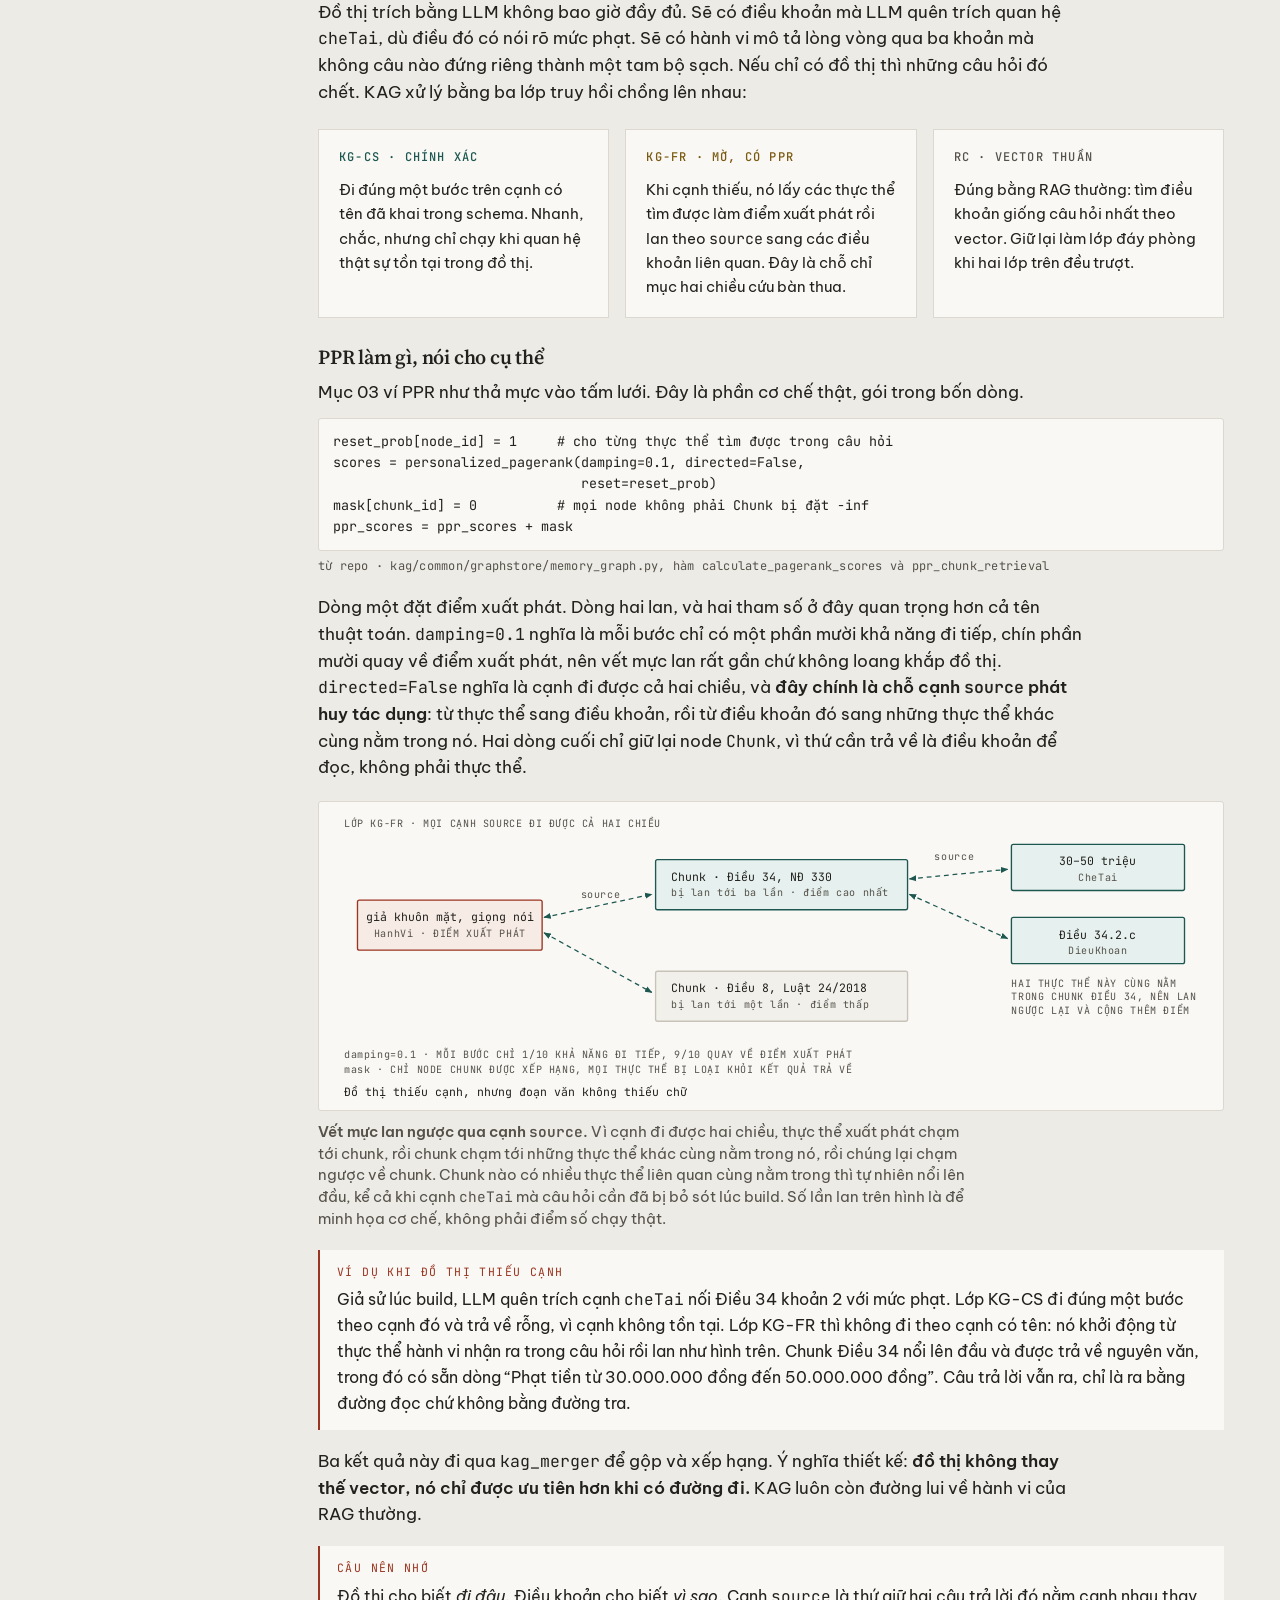
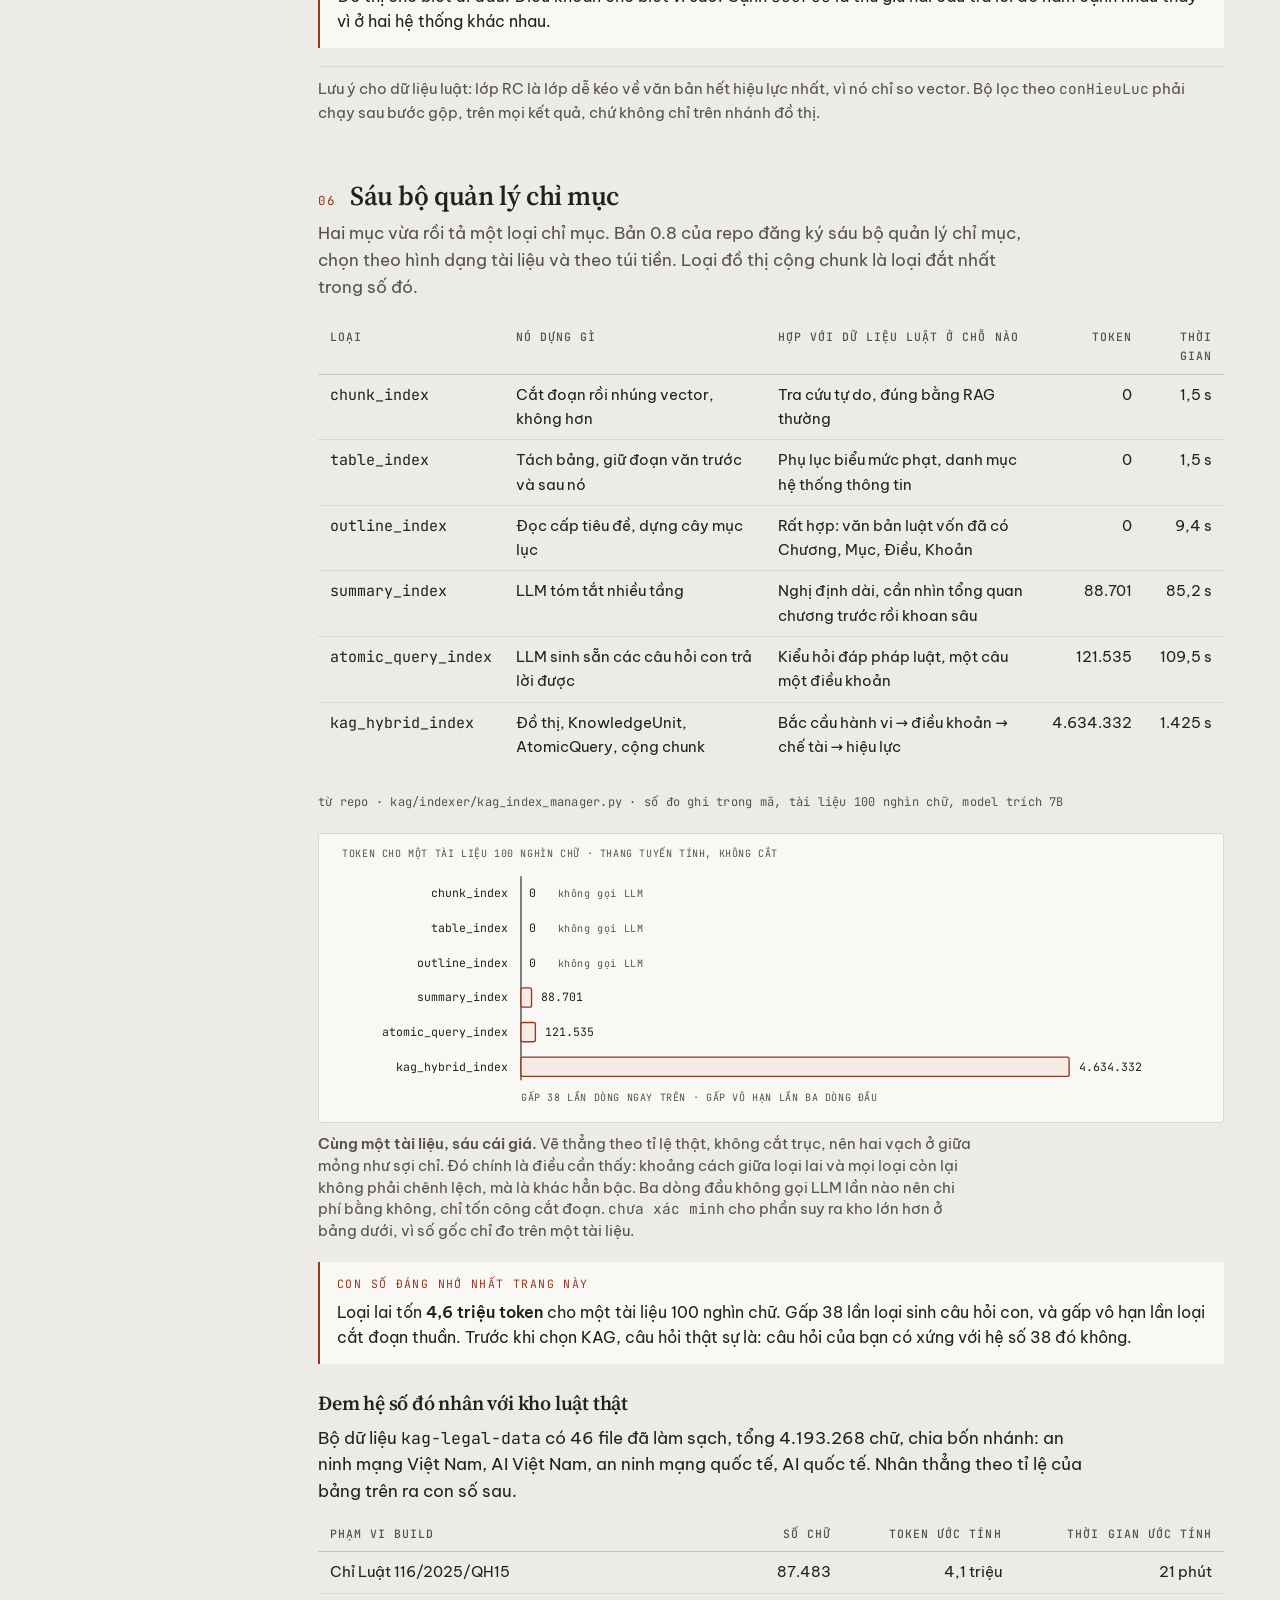
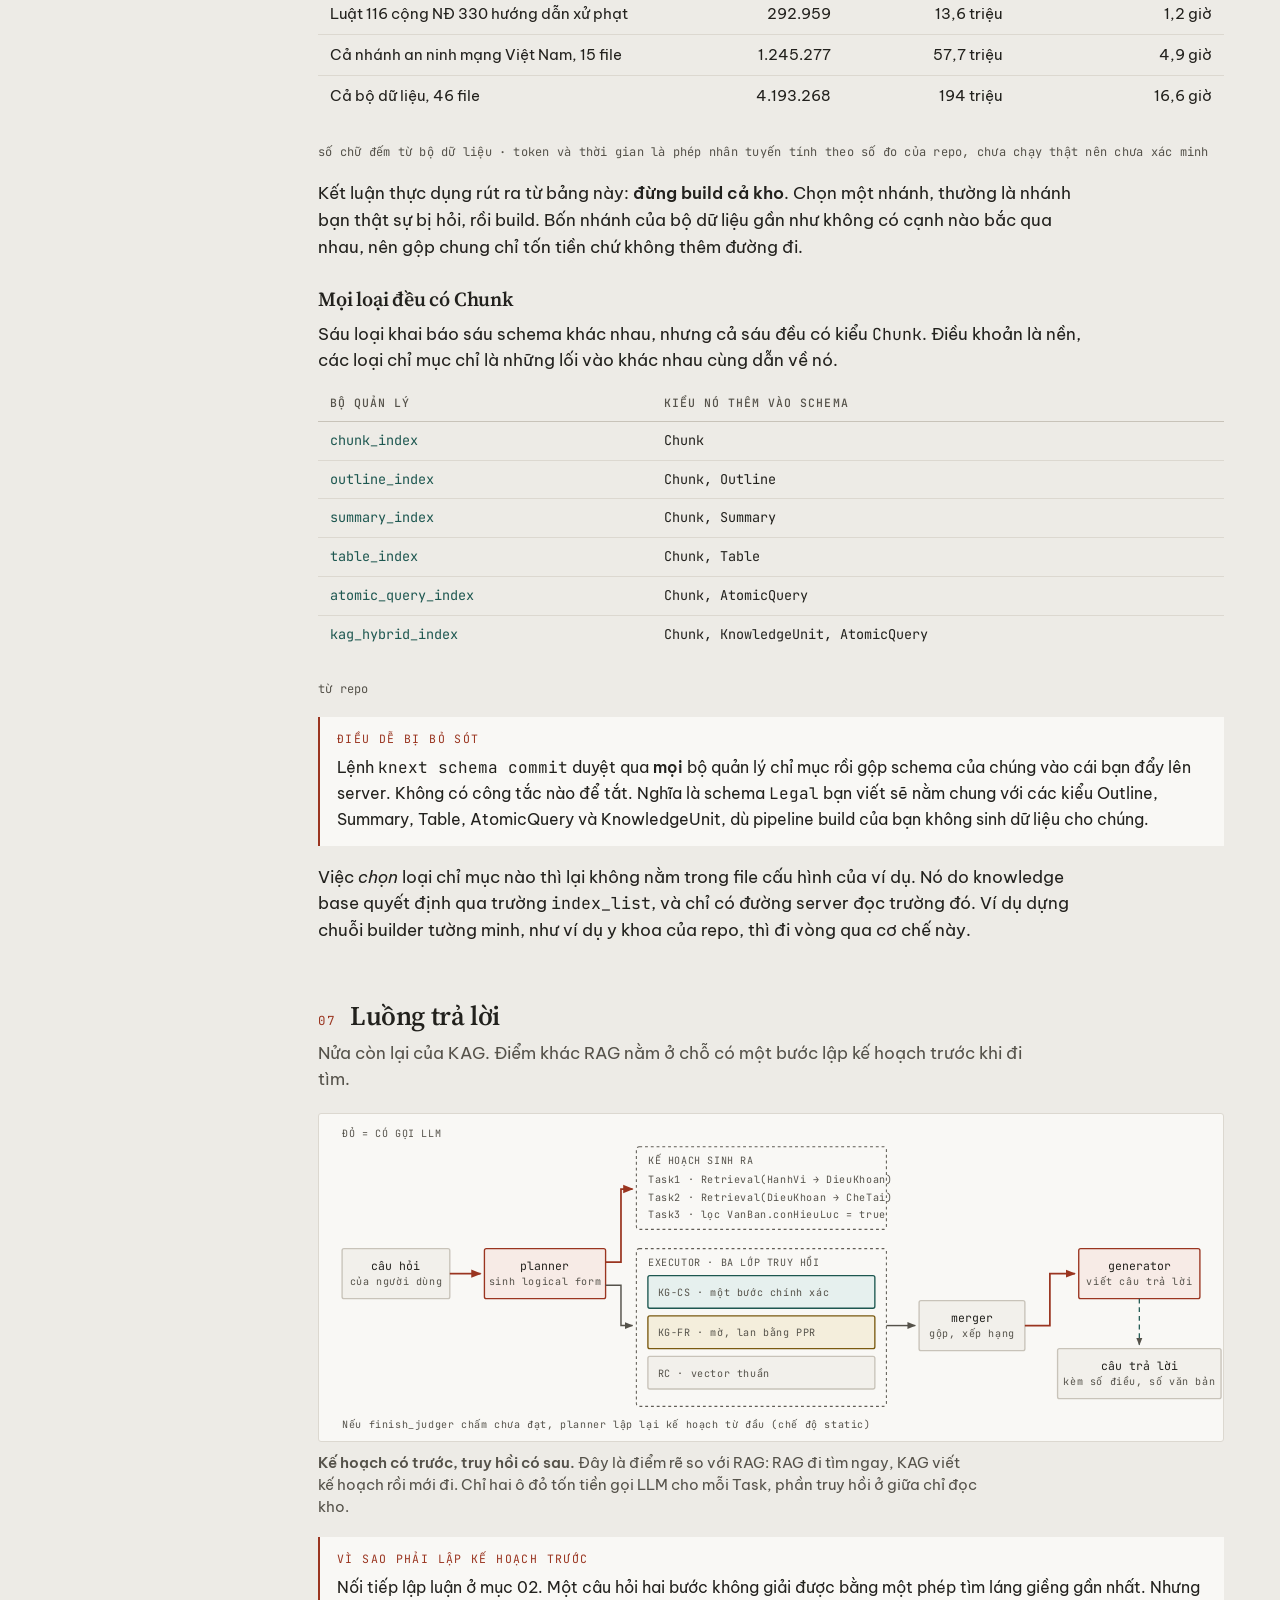
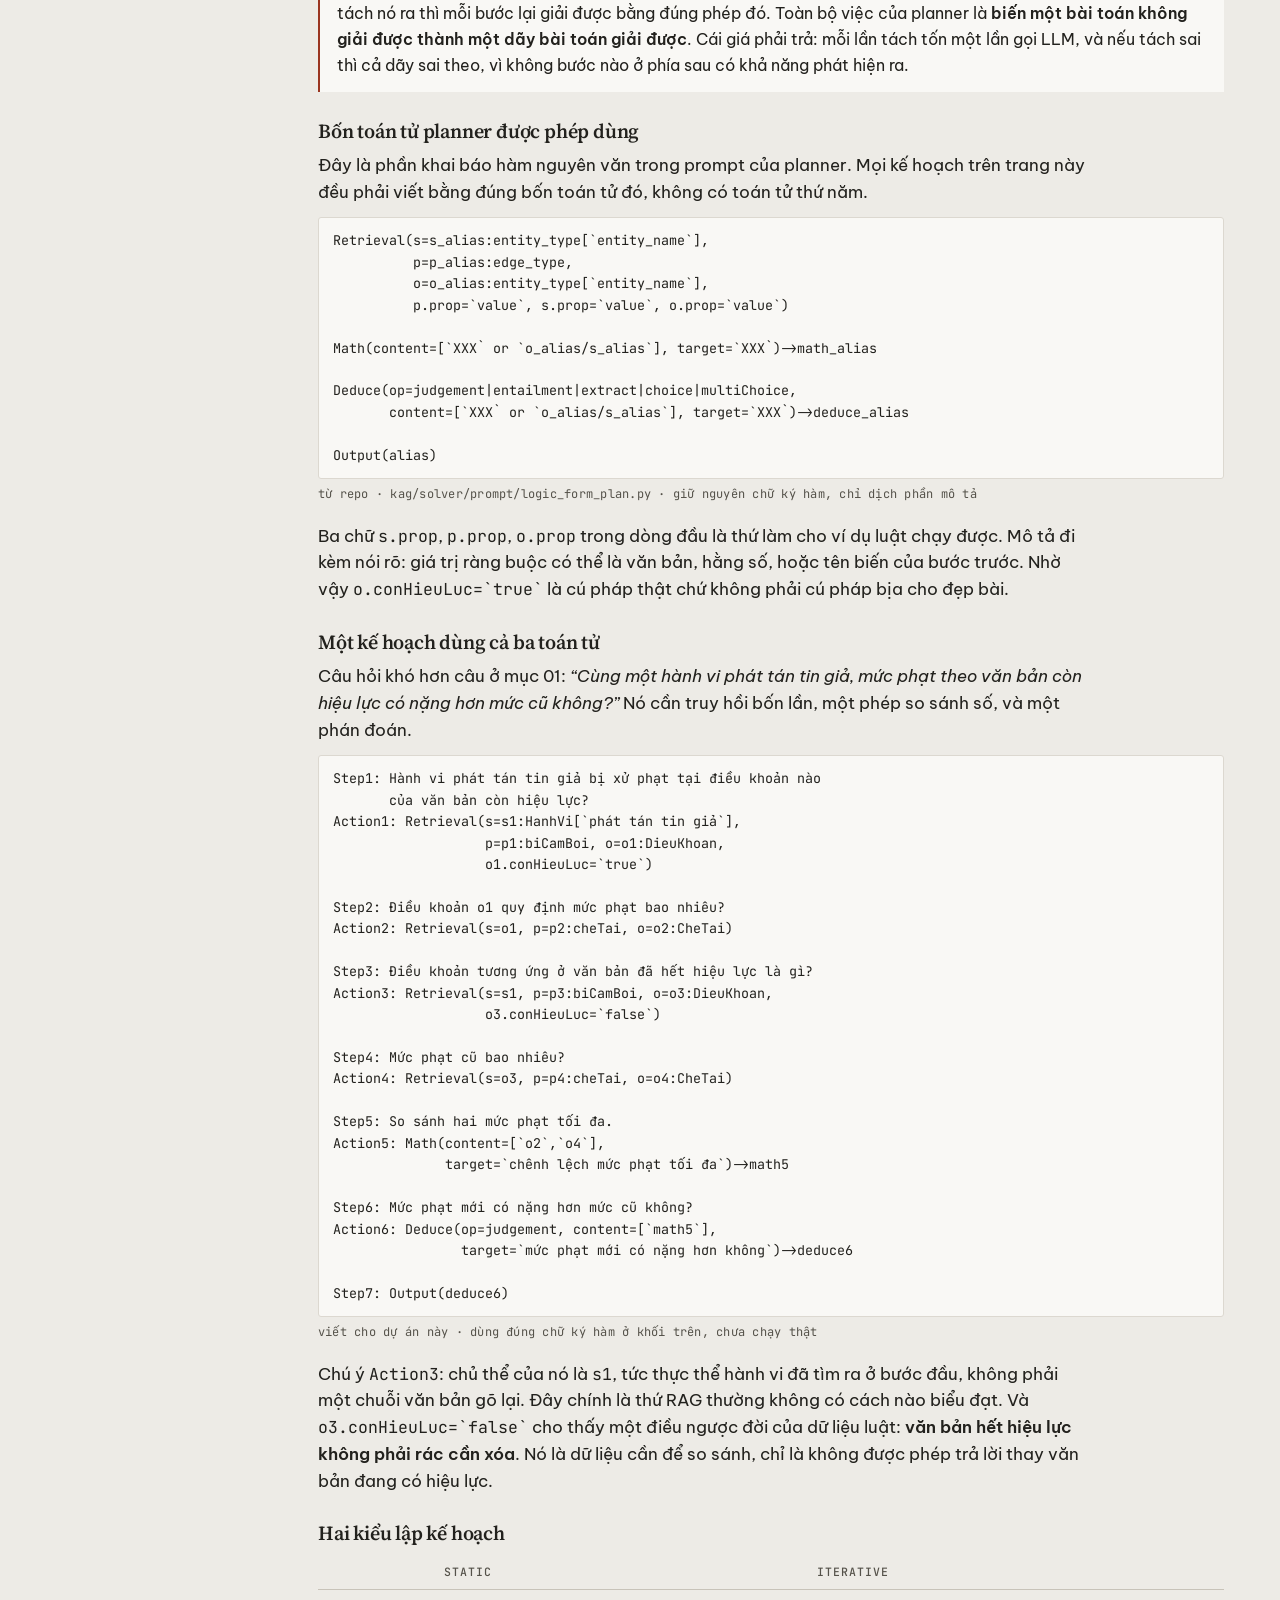
==== commit 4bc4cfcb: "Them trang Cau truc va luong chay KAG voi 11 so do ve tay Trang moi cau-truc-va-luong.html: 7 muc (b" ====
--- a/index.html
+++ b/index.html
@@ -32,6 +32,7 @@
     <li><a href="#s6"><em>07</em><span>Luồng trả lời</span></a></li>
     <li><a href="#s7"><em>08</em><span>Dùng hay không dùng</span></a></li>
     <li><a href="#s8"><em>09</em><span>Đụng vào file nào</span></a></li>
+    <li><a href="cau-truc-va-luong.html"><em>&rarr;</em><span>Cấu trúc và luồng chạy KAG</span></a></li>
   </ul>
   <div class="rail-foot">
     mã: OpenSPG/KAG 0.8.0<br>
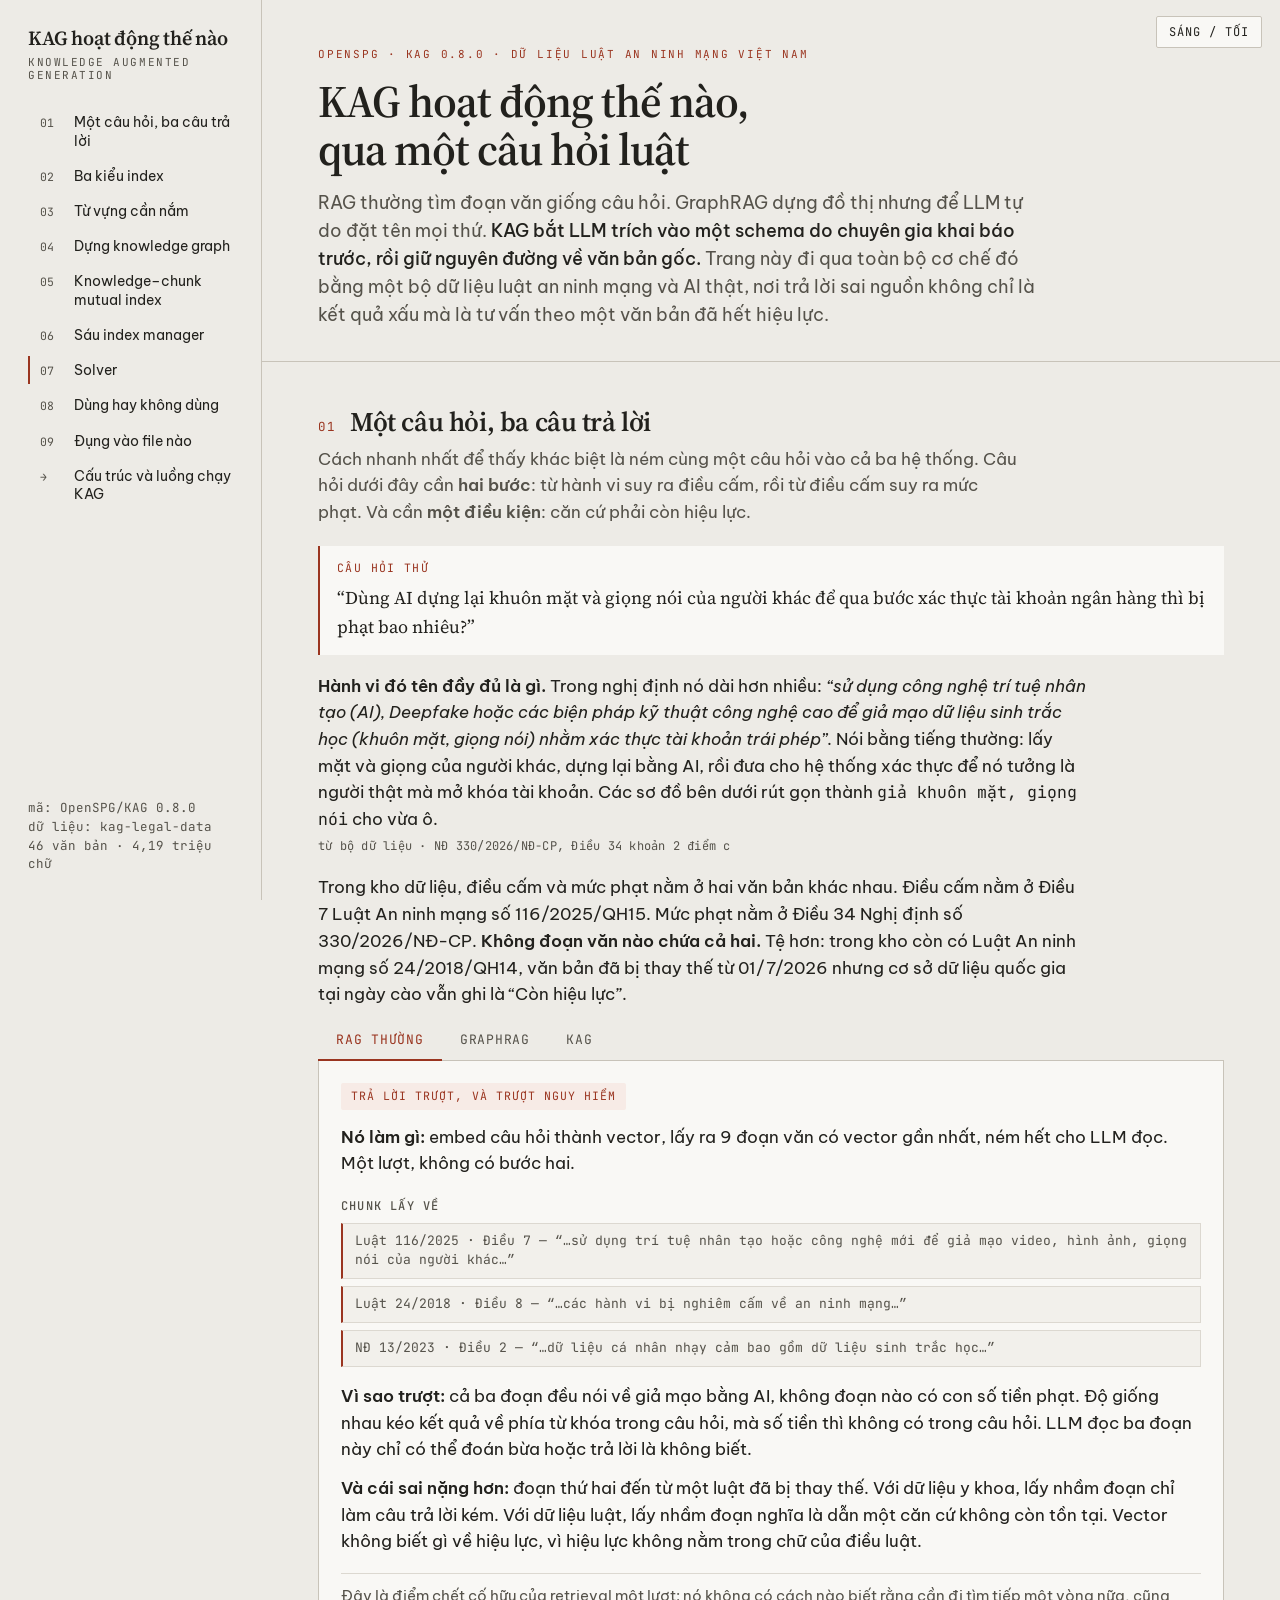
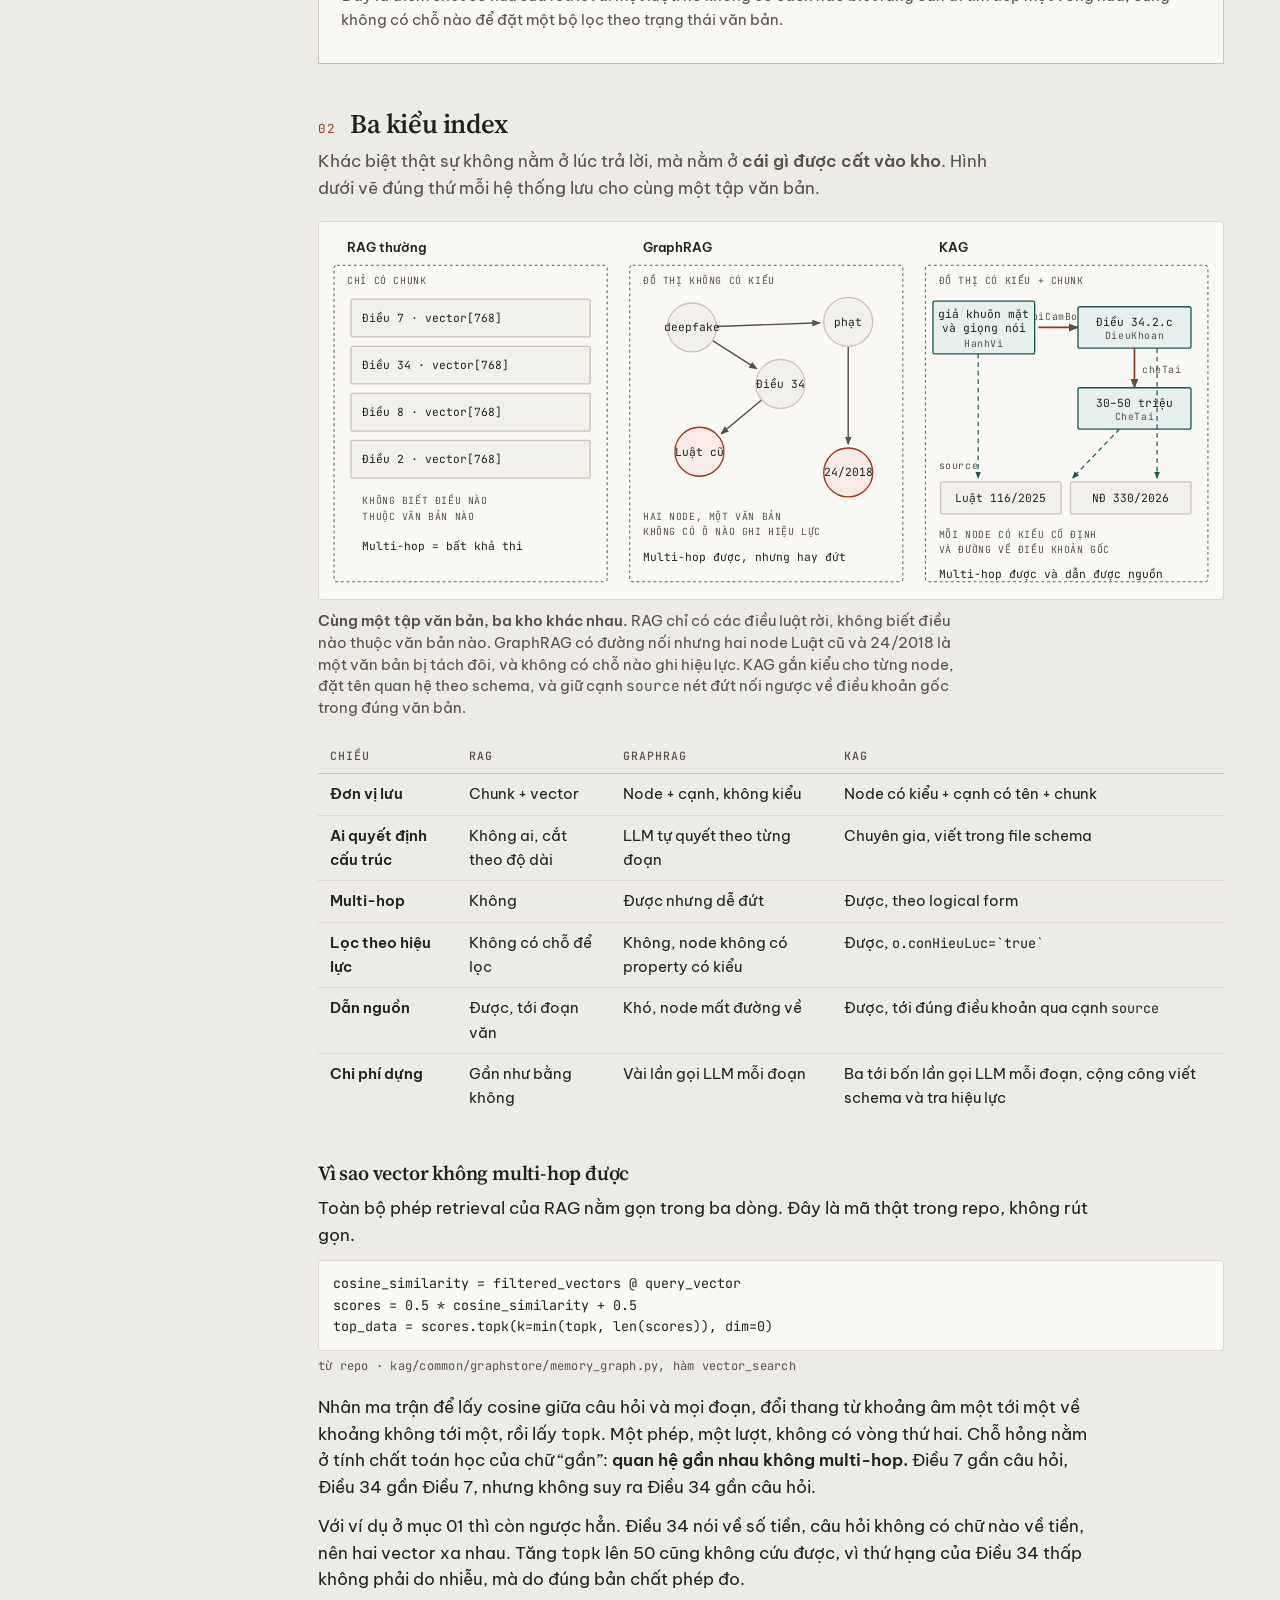
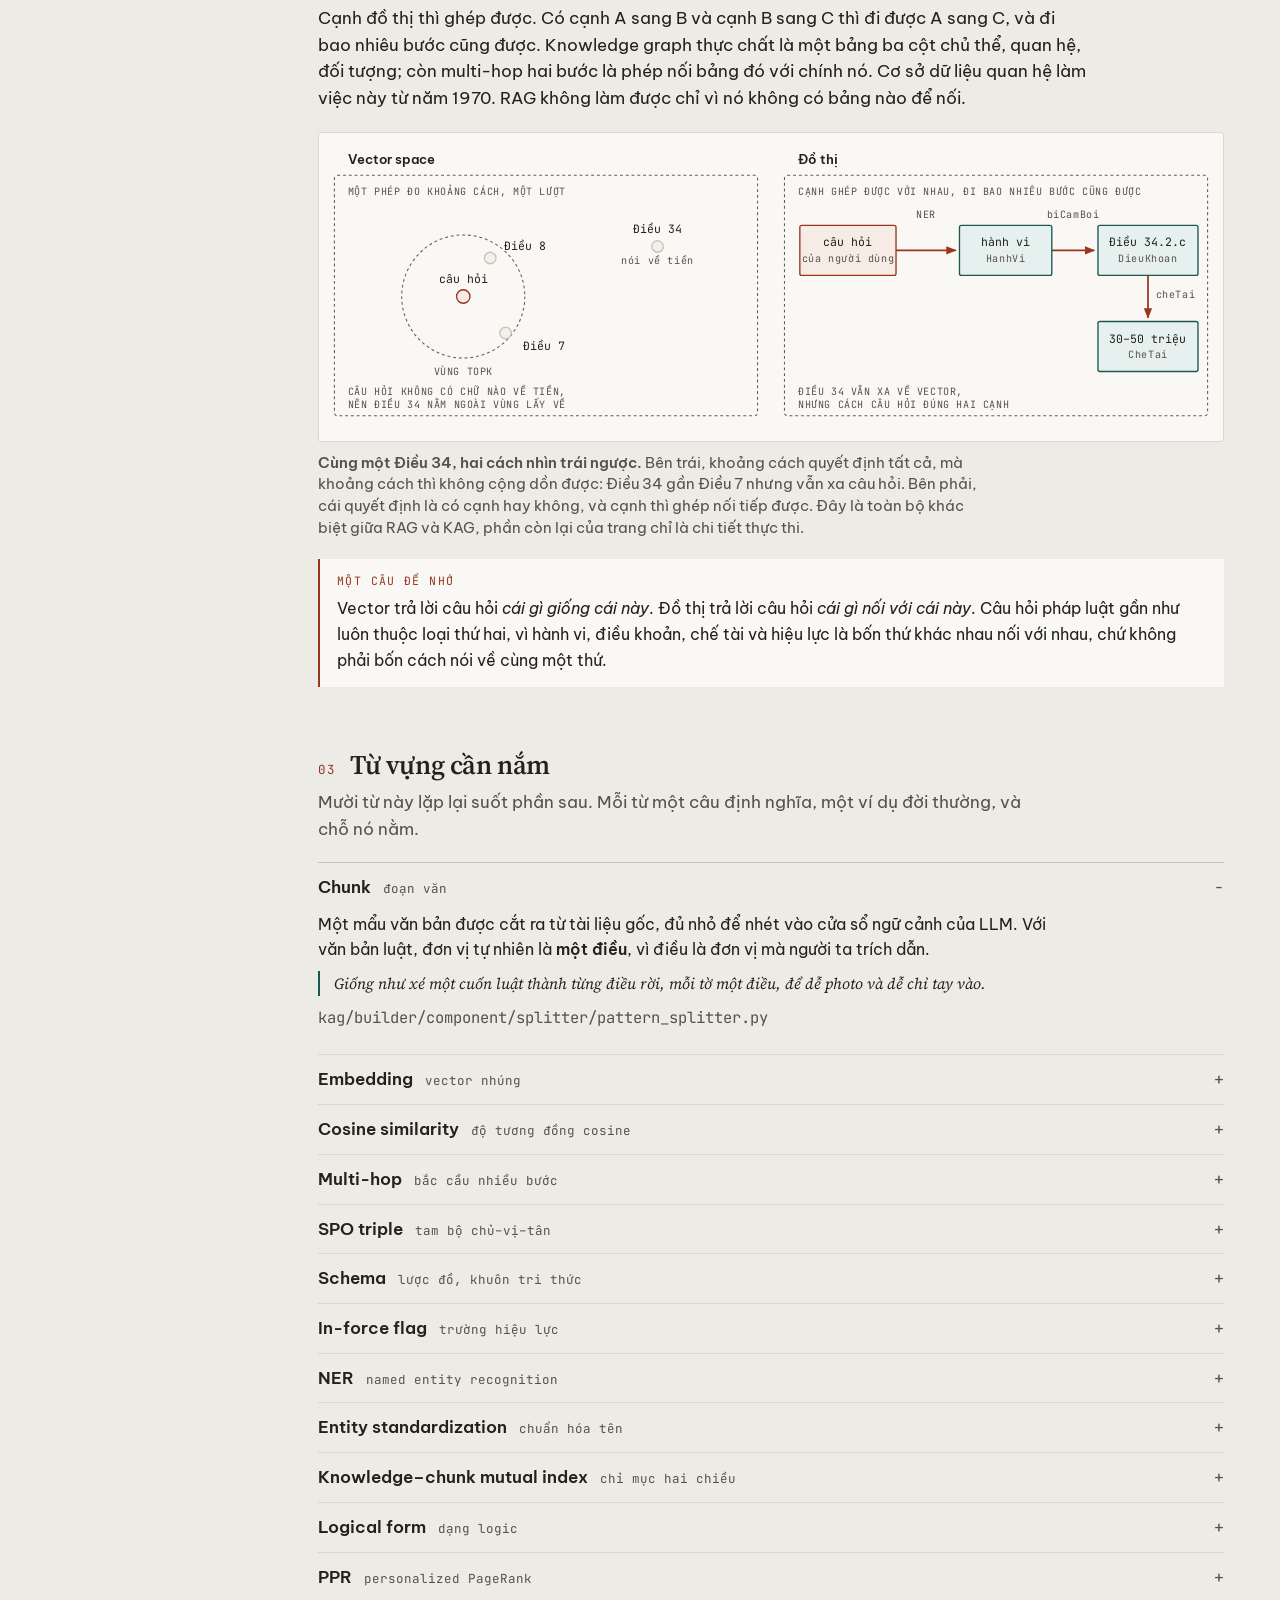
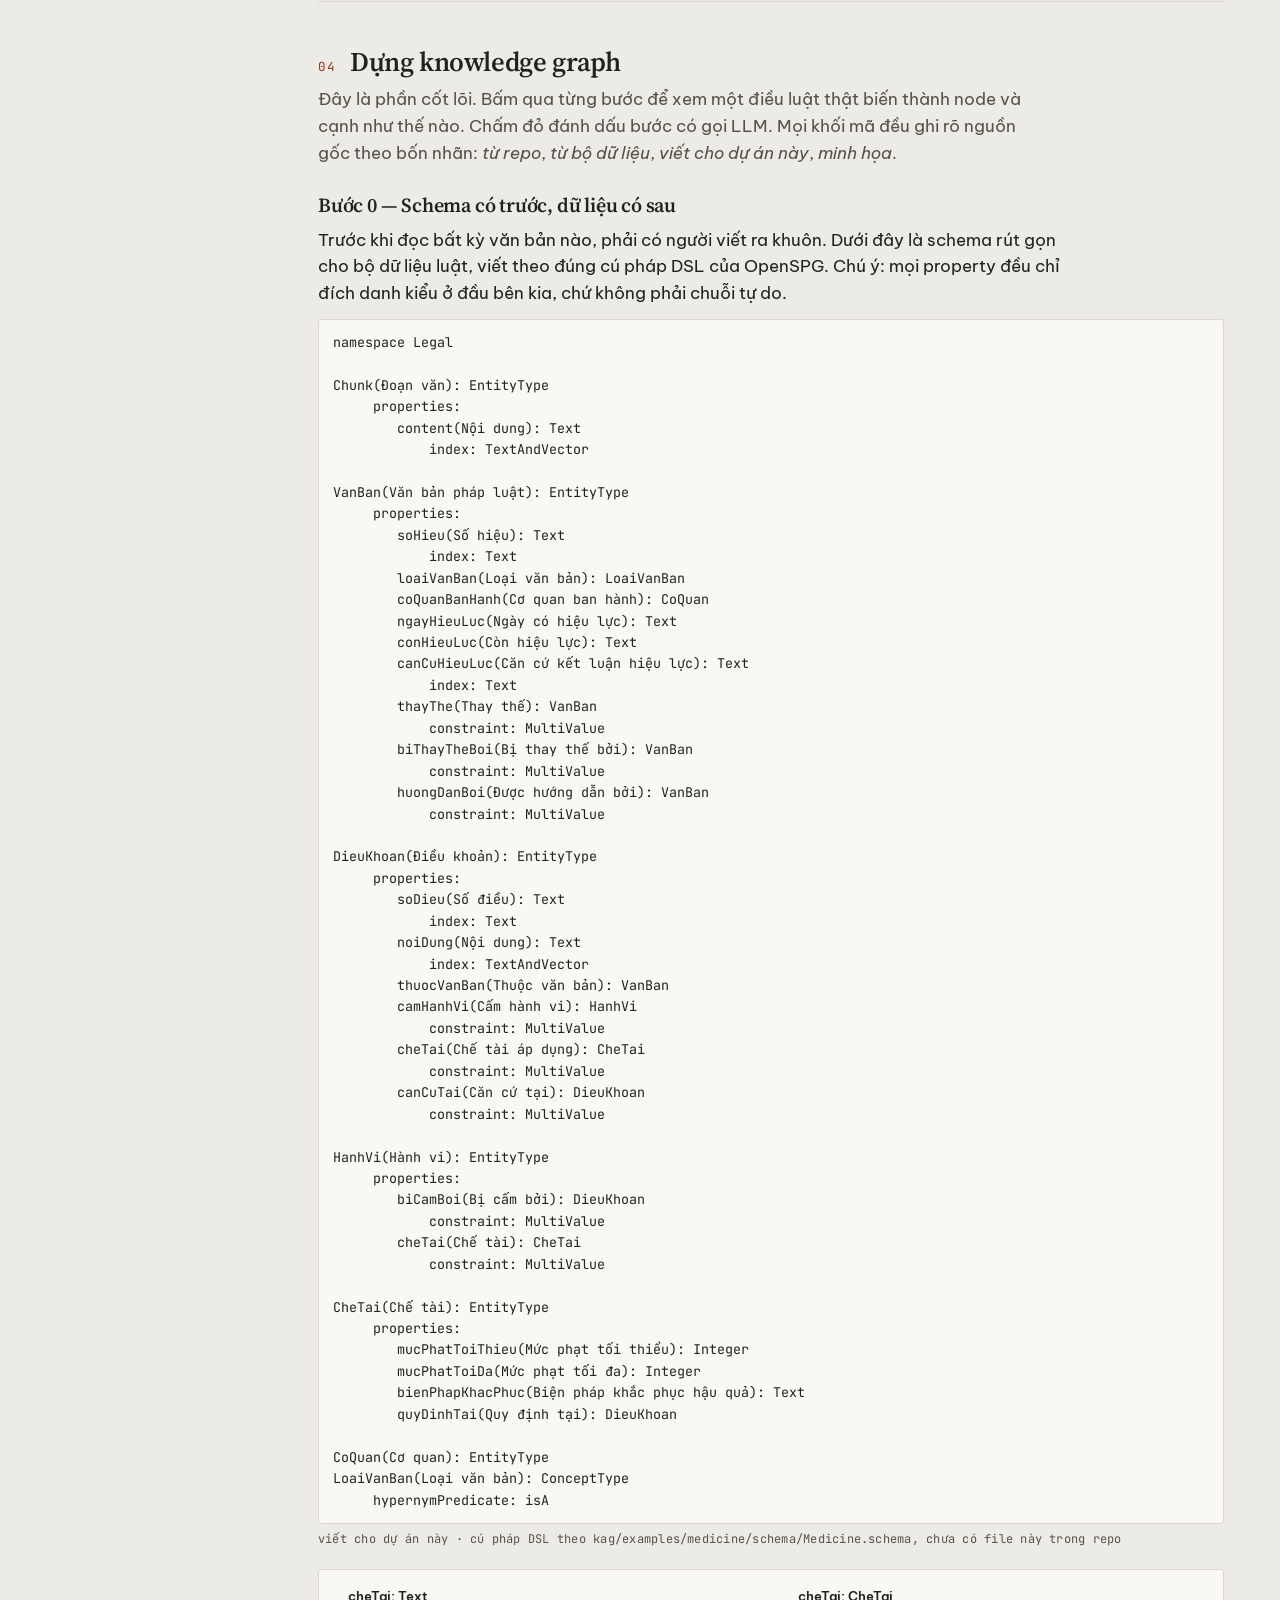
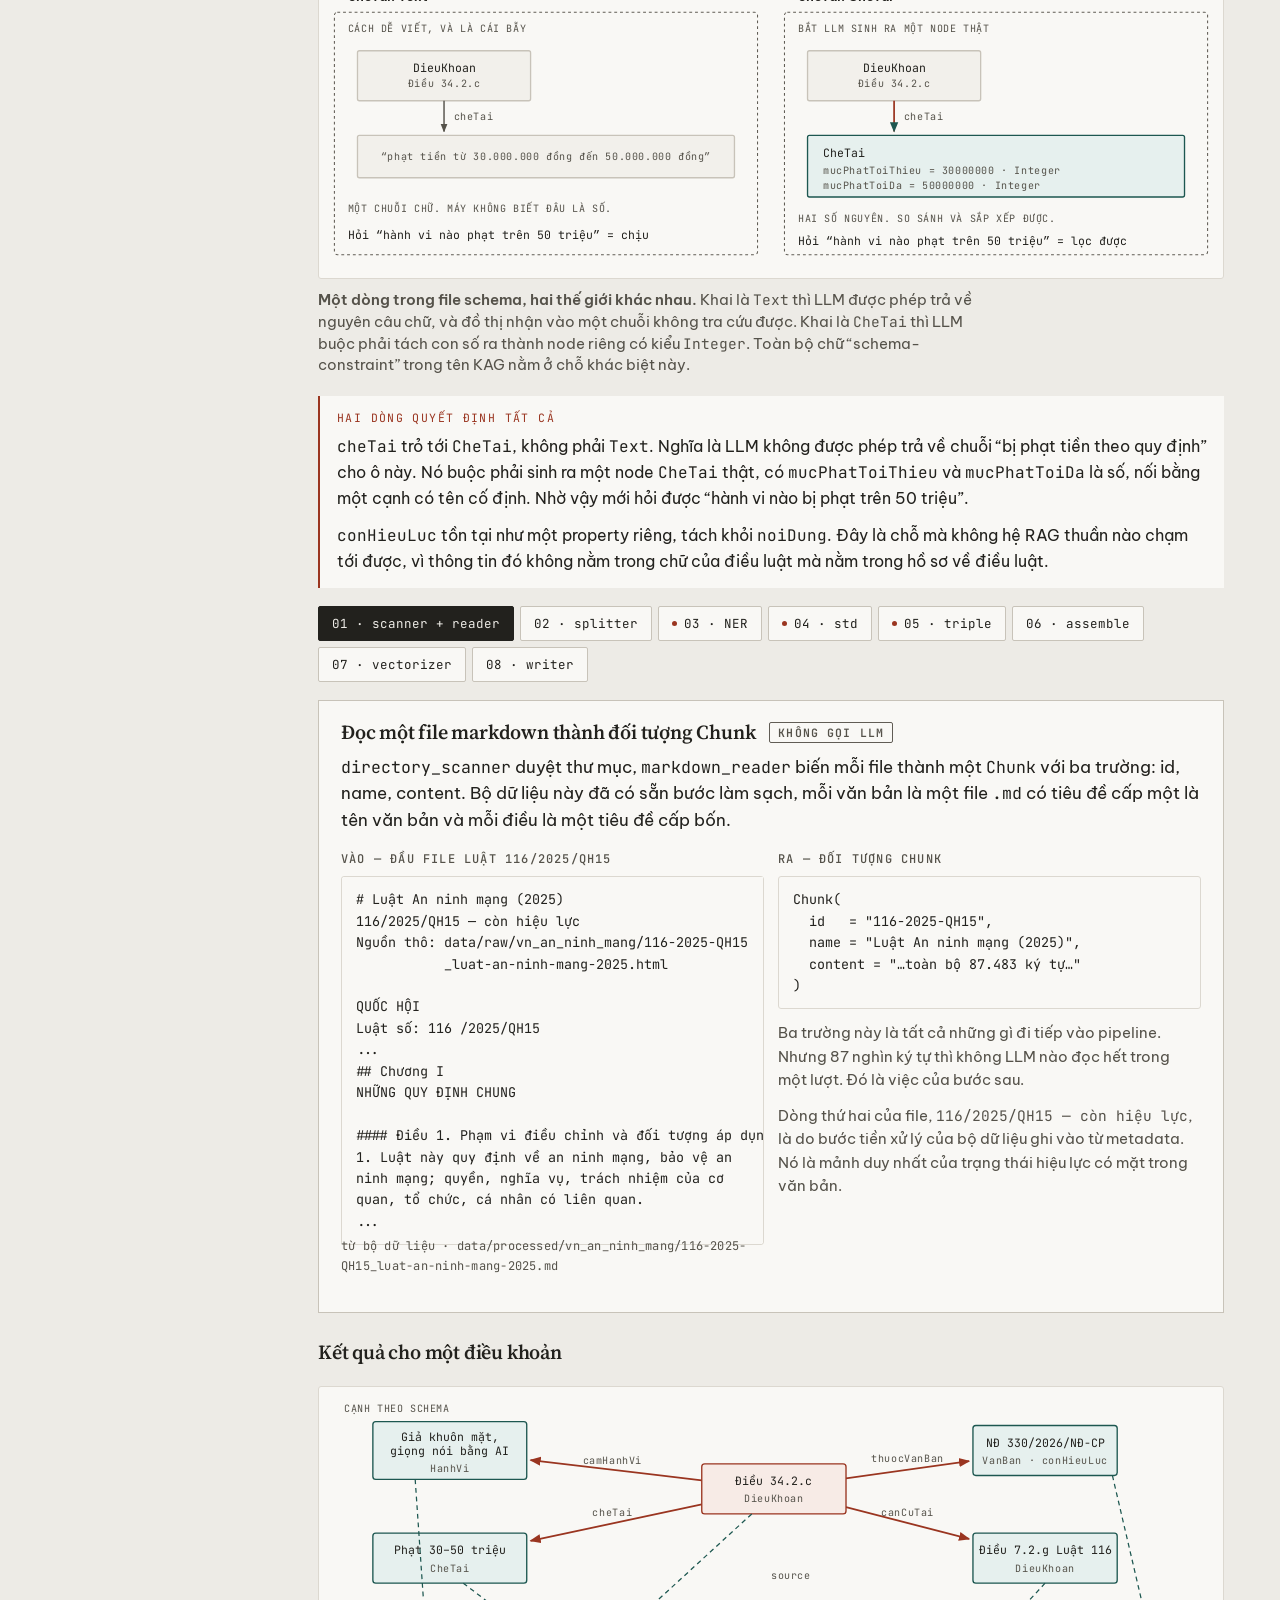
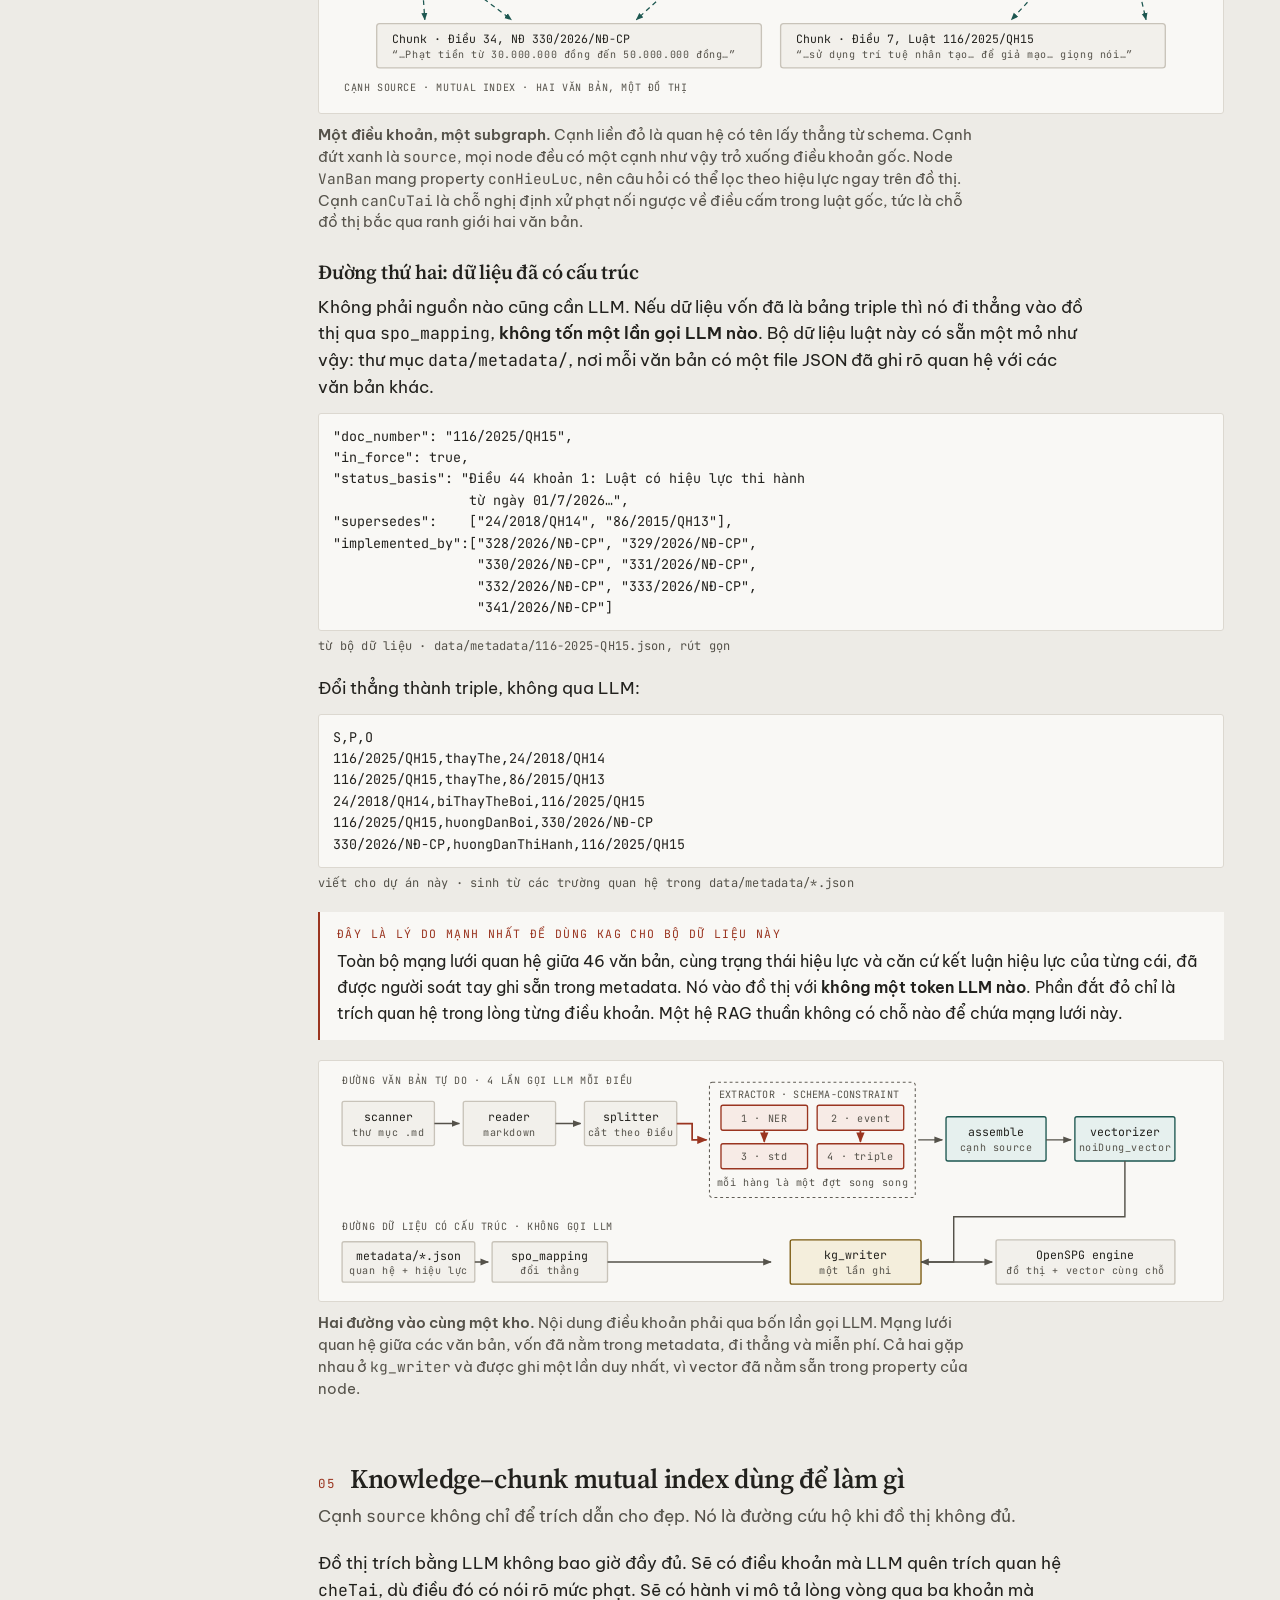
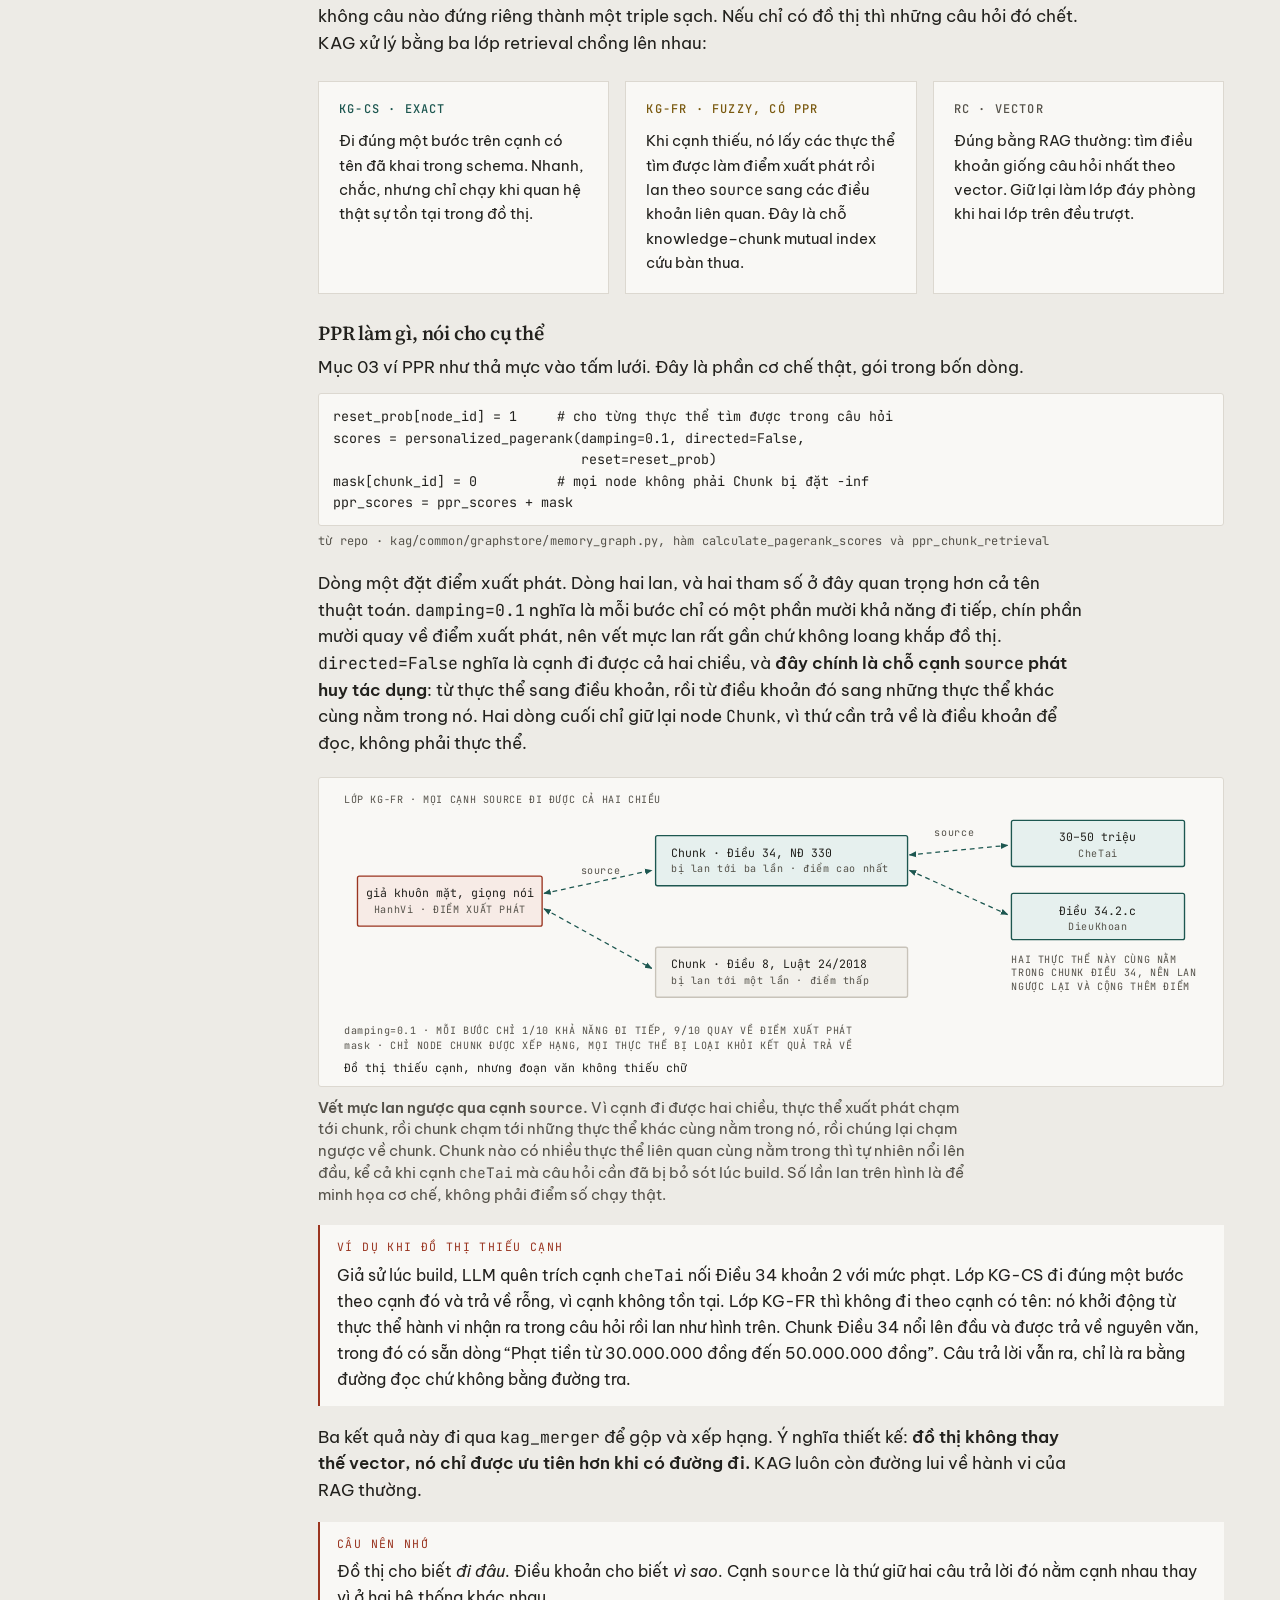
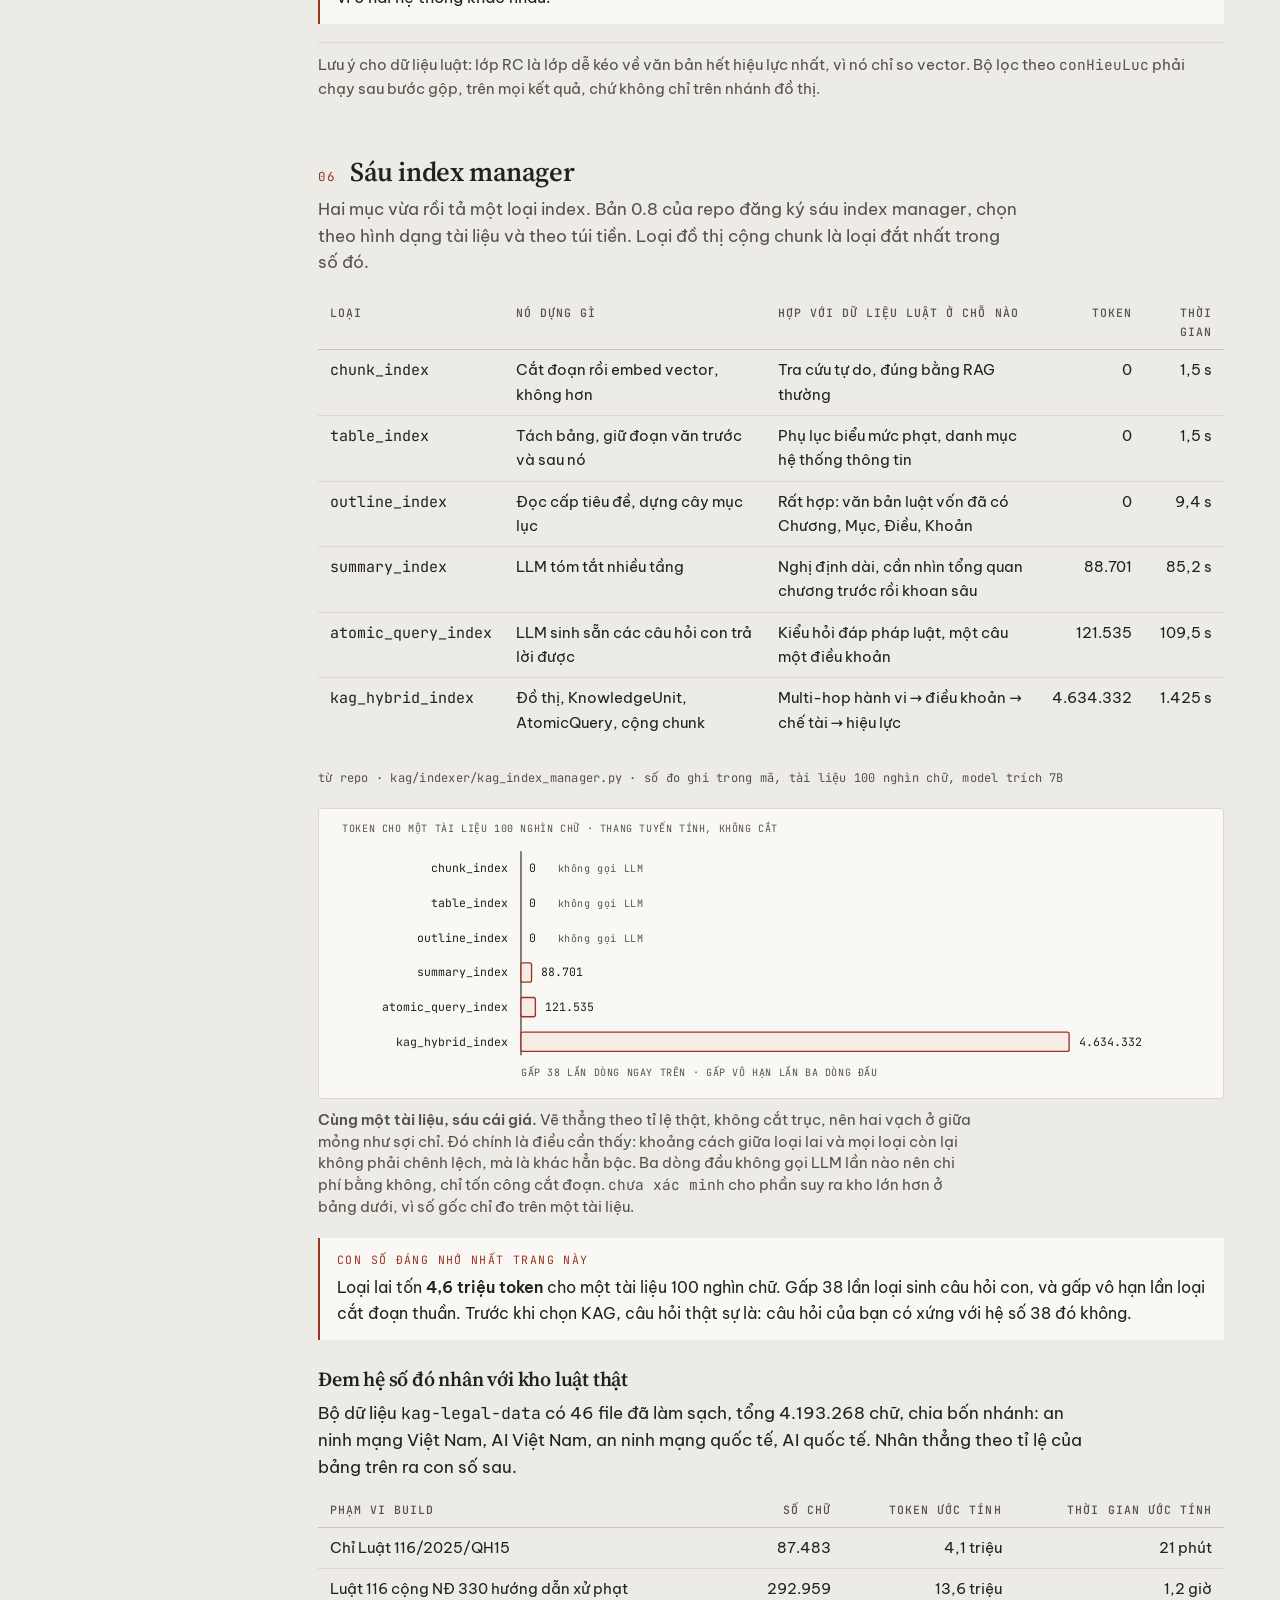
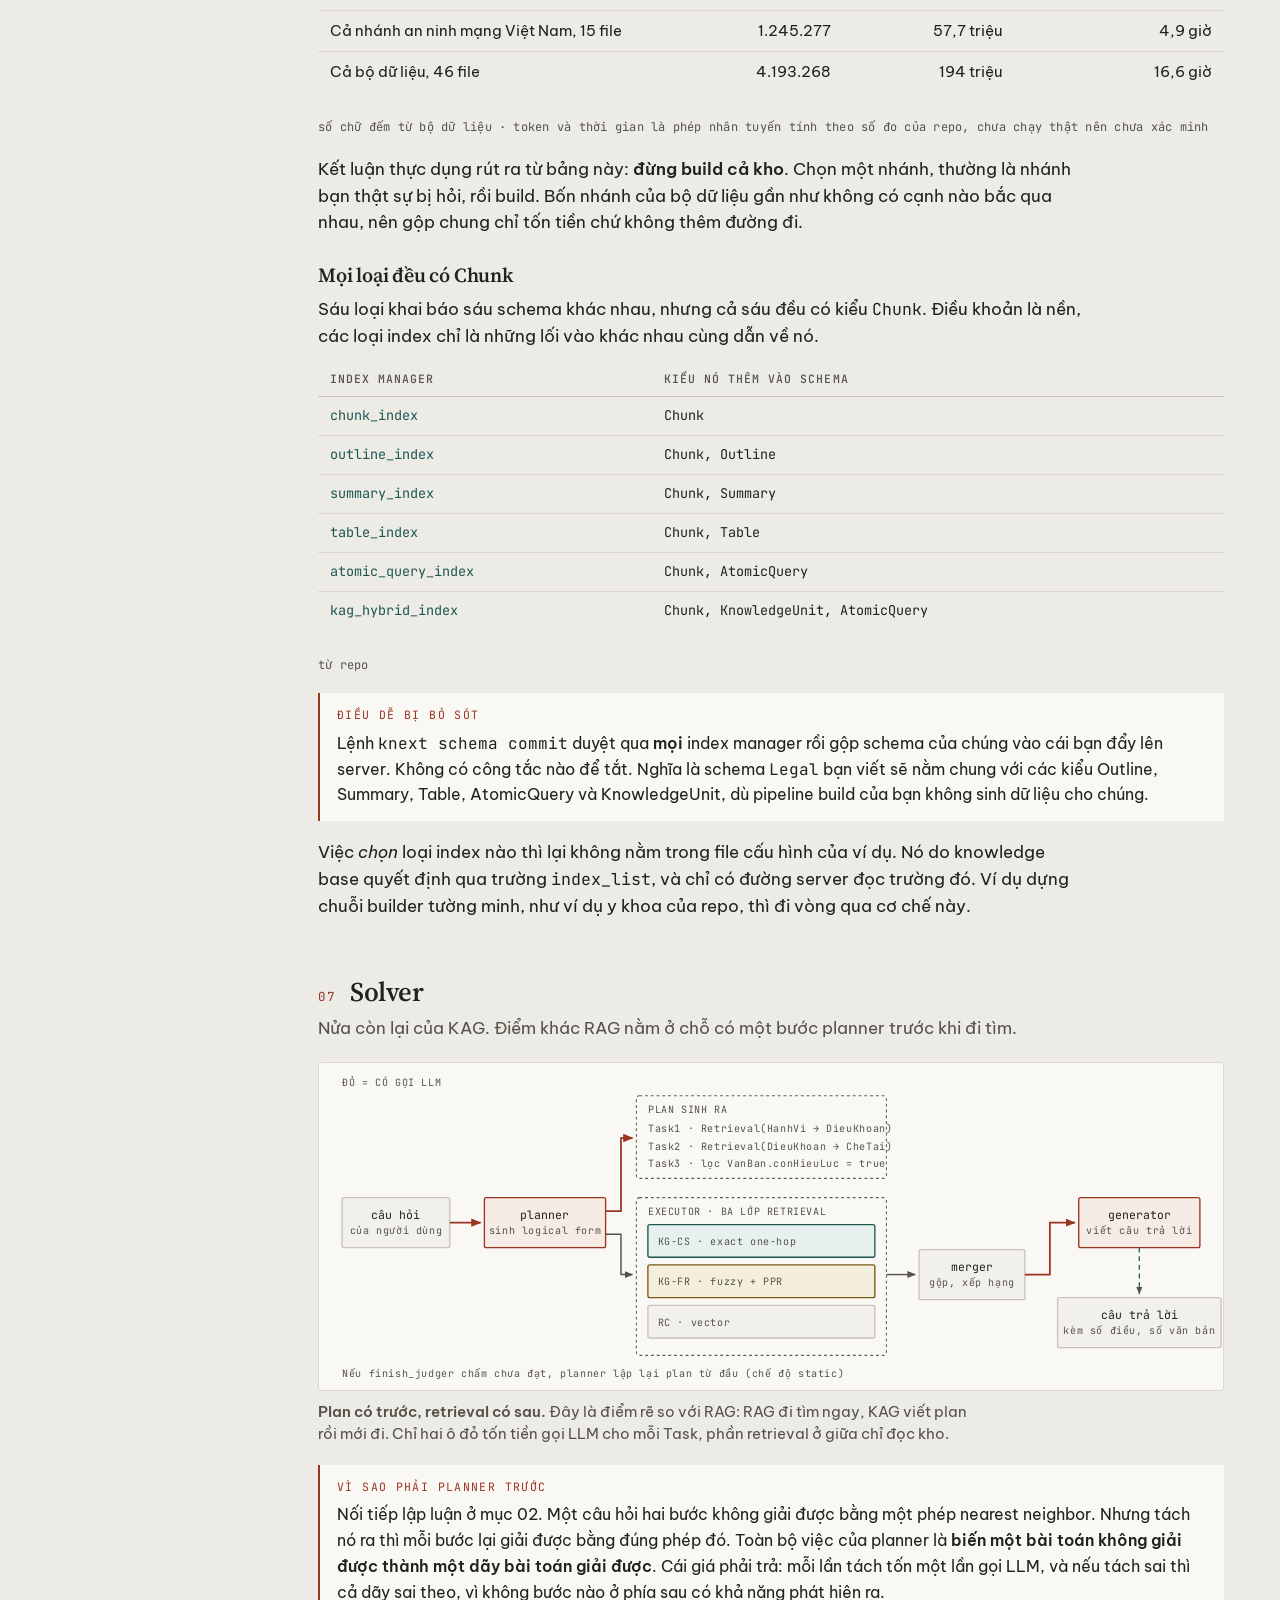
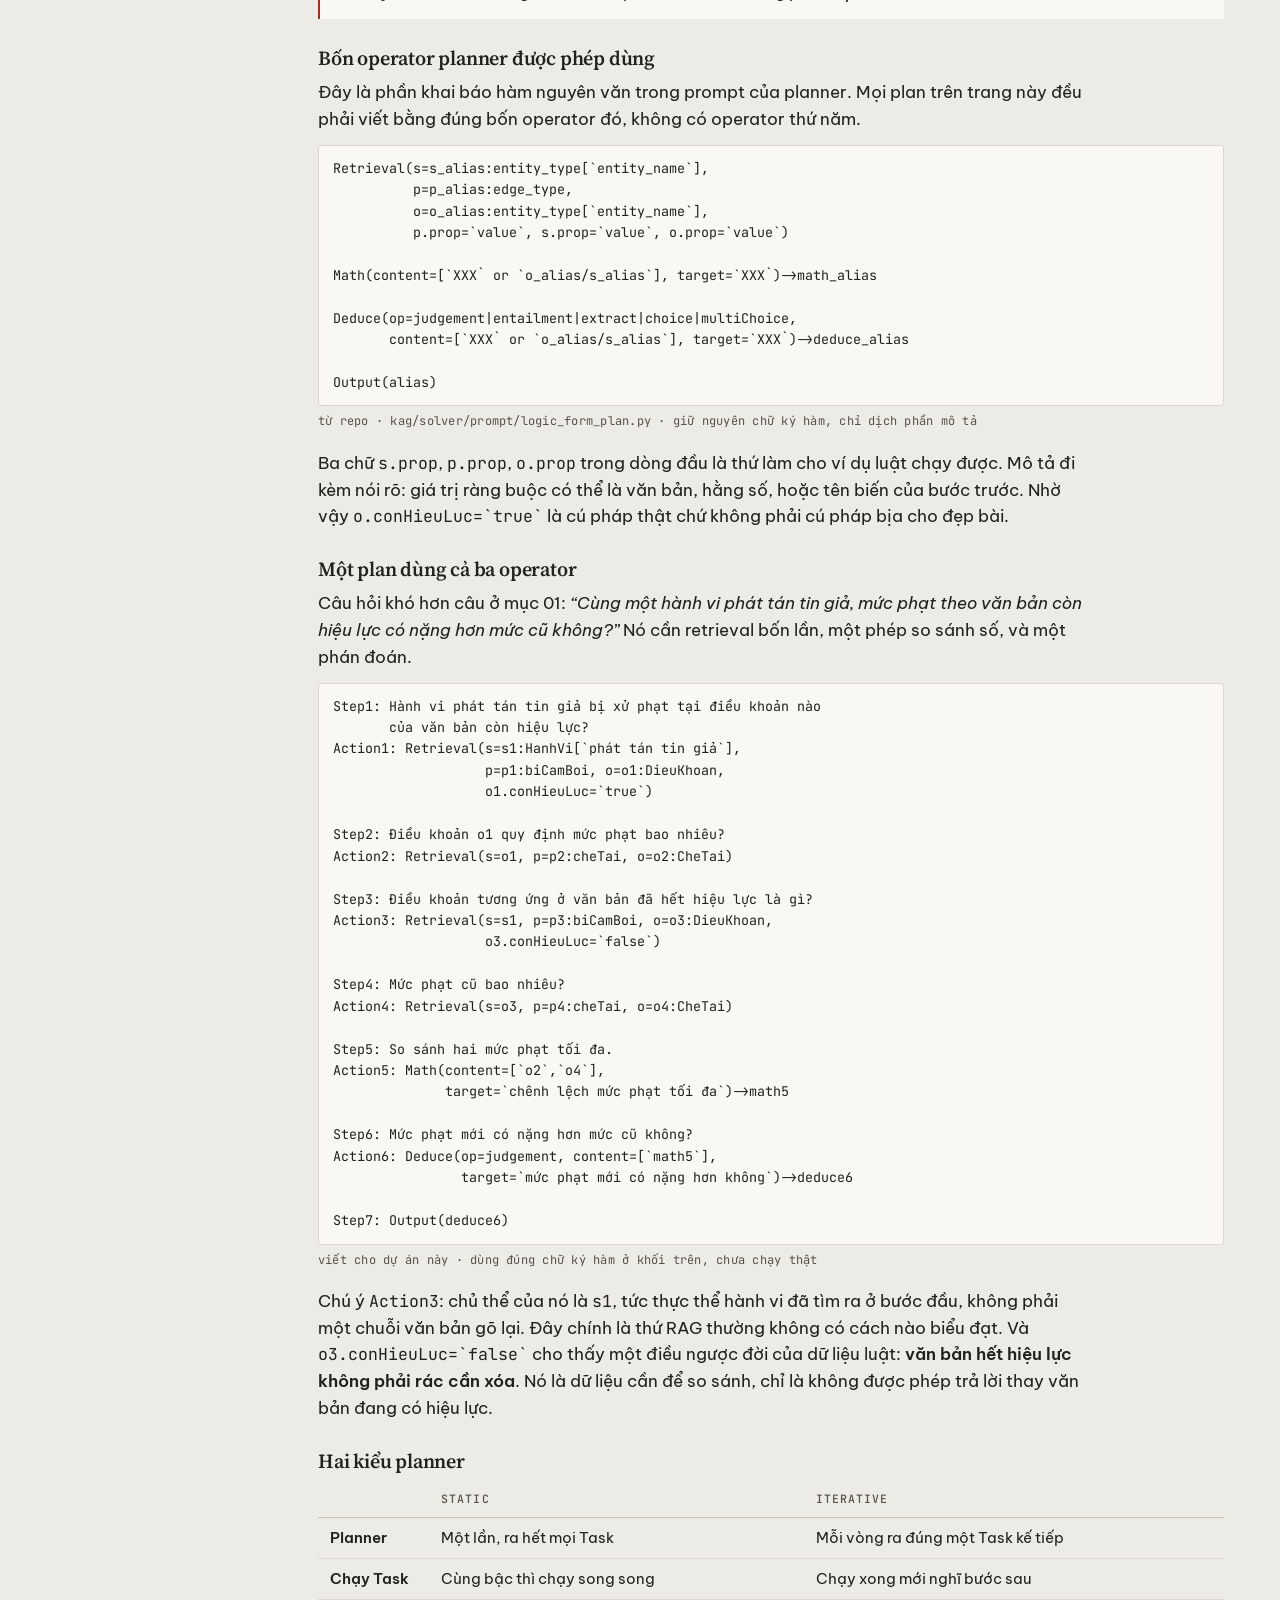
==== commit e5ba1ce5: "update" ====
--- a/index.html
+++ b/index.html
@@ -24,12 +24,12 @@
   <div class="rail-mark">KAG hoạt động thế nào<span>Knowledge Augmented Generation</span></div>
   <ul class="toc" id="toc">
     <li><a href="#s1"><em>01</em><span>Một câu hỏi, ba câu trả lời</span></a></li>
-    <li><a href="#s2"><em>02</em><span>Ba kiểu chỉ mục</span></a></li>
+    <li><a href="#s2"><em>02</em><span>Ba kiểu index</span></a></li>
     <li><a href="#s3"><em>03</em><span>Từ vựng cần nắm</span></a></li>
-    <li><a href="#s4"><em>04</em><span>Dựng đồ thị tri thức</span></a></li>
-    <li><a href="#s5"><em>05</em><span>Chỉ mục hai chiều</span></a></li>
-    <li><a href="#s5b"><em>06</em><span>Sáu bộ chỉ mục</span></a></li>
-    <li><a href="#s6"><em>07</em><span>Luồng trả lời</span></a></li>
+    <li><a href="#s4"><em>04</em><span>Dựng knowledge graph</span></a></li>
+    <li><a href="#s5"><em>05</em><span>Knowledge–chunk mutual index</span></a></li>
+    <li><a href="#s5b"><em>06</em><span>Sáu index manager</span></a></li>
+    <li><a href="#s6"><em>07</em><span>Solver</span></a></li>
     <li><a href="#s7"><em>08</em><span>Dùng hay không dùng</span></a></li>
     <li><a href="#s8"><em>09</em><span>Đụng vào file nào</span></a></li>
     <li><a href="cau-truc-va-luong.html"><em>&rarr;</em><span>Cấu trúc và luồng chạy KAG</span></a></li>
@@ -74,8 +74,8 @@
 
   <div class="panel-body" id="p-rag" role="tabpanel" aria-labelledby="t-rag">
     <span class="verdict v-bad">Trả lời trượt, và trượt nguy hiểm</span>
-    <p><strong>Nó làm gì:</strong> nhúng câu hỏi thành vector, lấy ra 9 đoạn văn có vector gần nhất, ném hết cho LLM đọc. Một lượt, không có bước hai.</p>
-    <h4>Đoạn văn lấy về</h4>
+    <p><strong>Nó làm gì:</strong> embed câu hỏi thành vector, lấy ra 9 đoạn văn có vector gần nhất, ném hết cho LLM đọc. Một lượt, không có bước hai.</p>
+    <h4>Chunk lấy về</h4>
     <div class="retrieved">
       <div class="chip miss">Luật 116/2025 · Điều 7 — “…sử dụng trí tuệ nhân tạo hoặc công nghệ mới để giả mạo video, hình ảnh, giọng nói của người khác…”</div>
       <div class="chip miss">Luật 24/2018 · Điều 8 — “…các hành vi bị nghiêm cấm về an ninh mạng…”</div>
@@ -83,26 +83,26 @@
     </div>
     <p><strong>Vì sao trượt:</strong> cả ba đoạn đều nói về giả mạo bằng AI, không đoạn nào có con số tiền phạt. Độ giống nhau kéo kết quả về phía từ khóa trong câu hỏi, mà số tiền thì không có trong câu hỏi. LLM đọc ba đoạn này chỉ có thể đoán bừa hoặc trả lời là không biết.</p>
     <p><strong>Và cái sai nặng hơn:</strong> đoạn thứ hai đến từ một luật đã bị thay thế. Với dữ liệu y khoa, lấy nhầm đoạn chỉ làm câu trả lời kém. Với dữ liệu luật, lấy nhầm đoạn nghĩa là dẫn một căn cứ không còn tồn tại. Vector không biết gì về hiệu lực, vì hiệu lực không nằm trong chữ của điều luật.</p>
-    <p class="note">Đây là điểm chết cố hữu của truy hồi một lượt: nó không có cách nào biết rằng cần đi tìm tiếp một vòng nữa, cũng không có chỗ nào để đặt một bộ lọc theo trạng thái văn bản.</p>
+    <p class="note">Đây là điểm chết cố hữu của retrieval một lượt: nó không có cách nào biết rằng cần đi tìm tiếp một vòng nữa, cũng không có chỗ nào để đặt một bộ lọc theo trạng thái văn bản.</p>
   </div>
 
   <div class="panel-body" id="p-gr" role="tabpanel" aria-labelledby="t-gr" hidden>
     <span class="verdict v-mid">Đúng một nửa</span>
-    <p><strong>Nó làm gì:</strong> đã có đồ thị nên bắc cầu được từ hành vi sang điều khoản sang mức phạt. Nhưng đồ thị dựng bằng OpenIE trích tự do, LLM đặt tên node và tên quan hệ tùy hứng theo từng đoạn văn.</p>
+    <p><strong>Nó làm gì:</strong> đã có đồ thị nên multi-hop được từ hành vi sang điều khoản sang mức phạt. Nhưng đồ thị dựng bằng OpenIE trích tự do, LLM đặt tên node và tên quan hệ tùy hứng theo từng đoạn văn.</p>
     <h4>Đồ thị lấy về</h4>
     <div class="retrieved">
       <div class="chip hit">giả mạo sinh trắc học <span style="color:var(--ink-3)">—bị cấm tại—&gt;</span> Điều 34</div>
       <div class="chip miss">Luật An ninh mạng <span style="color:var(--ink-3)">— node riêng</span></div>
       <div class="chip miss">Luật số 24/2018/QH14 <span style="color:var(--ink-3)">— node riêng, cùng một văn bản</span></div>
     </div>
-    <p><strong>Vì sao chỉ đúng một nửa:</strong> cùng một văn bản bị tách thành nhiều node vì mỗi đoạn viết một kiểu, lúc là <span class="mono">Luật An ninh mạng</span>, lúc là <span class="mono">Luật số 24/2018/QH14</span>, lúc chỉ là <span class="mono">Luật này</span>. Quan hệ thì lúc là <span class="mono">thay thế</span>, lúc là <span class="mono">bãi bỏ</span>, lúc là <span class="mono">hết hiệu lực kể từ</span>. Máy không gộp được, nên đi bắc cầu hay đứt giữa chừng.</p>
+    <p><strong>Vì sao chỉ đúng một nửa:</strong> cùng một văn bản bị tách thành nhiều node vì mỗi đoạn viết một kiểu, lúc là <span class="mono">Luật An ninh mạng</span>, lúc là <span class="mono">Luật số 24/2018/QH14</span>, lúc chỉ là <span class="mono">Luật này</span>. Quan hệ thì lúc là <span class="mono">thay thế</span>, lúc là <span class="mono">bãi bỏ</span>, lúc là <span class="mono">hết hiệu lực kể từ</span>. Máy không gộp được, nên đi multi-hop hay đứt giữa chừng.</p>
     <p><strong>Và vấn đề riêng của luật:</strong> node không có kiểu thì cũng không có property có kiểu. Không có ô nào tên <span class="mono">conHieuLuc</span> để lọc. Hệ thống không thể phân biệt điều khoản của luật đang áp dụng với điều khoản của luật đã chết, vì với nó cả hai chỉ là những cụm chữ có vector gần nhau.</p>
     <p class="note">Vấn đề không phải là thiếu đồ thị. Vấn đề là đồ thị không có ai quy định trước cái gì được phép tồn tại, và cái gì bắt buộc phải có.</p>
   </div>
 
   <div class="panel-body" id="p-kag" role="tabpanel" aria-labelledby="t-kag" hidden>
     <span class="verdict v-ok">Trả lời đúng, kèm nguồn, đã lọc hiệu lực</span>
-    <p><strong>Nó làm gì:</strong> schema đã khai báo sẵn <span class="mono">HanhVi.biCamBoi</span>, <span class="mono">DieuKhoan.cheTai</span> và <span class="mono">VanBan.conHieuLuc</span>. Planner biết ba thứ đó tồn tại nên viết được kế hoạch nhiều bước trước khi đi tìm.</p>
+    <p><strong>Nó làm gì:</strong> schema đã khai báo sẵn <span class="mono">HanhVi.biCamBoi</span>, <span class="mono">DieuKhoan.cheTai</span> và <span class="mono">VanBan.conHieuLuc</span>. Planner biết ba thứ đó tồn tại nên viết được logical form nhiều bước trước khi đi tìm.</p>
     <h4>Kế hoạch planner sinh ra</h4>
 <pre><code>Step1: Hành vi giả mạo khuôn mặt, giọng nói bằng AI
        bị cấm ở điều khoản nào?
@@ -120,17 +120,17 @@
 Step4: output(o3, o2)</code></pre>
     <span class="src">minh họa · viết theo đúng cú pháp <span class="mono">function_declaration</span> trong kag/solver/prompt/logic_form_plan.py, không phải log chạy thật</span>
     <p><strong>Vì sao đúng:</strong> bước 2 và 3 lấy kết quả bước 1 làm đầu vào. Điều kiện <span class="mono">o.conHieuLuc</span> là bộ lọc theo property, đúng cú pháp mà repo khai trong khai báo hàm <span class="mono">Retrieval</span>. Mỗi thực thể tìm được đều còn cạnh <span class="mono">source</span> trỏ về đúng điều khoản đã sinh ra nó, nên câu trả lời dẫn được “Điều 34 khoản 2 điểm c Nghị định 330/2026/NĐ-CP” thay vì bắt người đọc tin.</p>
-    <p class="note">Đổi lại: phải có người ngồi viết schema trước, phải có người tra và ghi trạng thái hiệu lực cho từng văn bản, và mỗi đoạn văn tốn ba tới bốn lần gọi LLM lúc dựng chỉ mục.</p>
+    <p class="note">Đổi lại: phải có người ngồi viết schema trước, phải có người tra và ghi trạng thái hiệu lực cho từng văn bản, và mỗi đoạn văn tốn ba tới bốn lần gọi LLM lúc dựng index.</p>
   </div>
 </section>
 
 <!-- ============ 02 ============ -->
 <section id="s2">
-  <div class="sec-head"><span class="sec-num">02</span><h2>Ba kiểu chỉ mục</h2></div>
+  <div class="sec-head"><span class="sec-num">02</span><h2>Ba kiểu index</h2></div>
   <p class="sec-sub">Khác biệt thật sự không nằm ở lúc trả lời, mà nằm ở <strong>cái gì được cất vào kho</strong>. Hình dưới vẽ đúng thứ mỗi hệ thống lưu cho cùng một tập văn bản.</p>
 
   <figure class="wide">
-  <svg class="dg" viewBox="0 0 960 400" role="img" aria-label="So sánh ba kiểu chỉ mục: RAG lưu các điều luật rời rạc, GraphRAG lưu đồ thị không có kiểu trong đó một văn bản bị tách thành hai node vì có hai cách gọi tên, KAG lưu đồ thị có kiểu cộng các đoạn văn và giữ cạnh source nối hai bên">
+  <svg class="dg" viewBox="0 0 960 400" role="img" aria-label="So sánh ba kiểu index: RAG lưu các điều luật rời rạc, GraphRAG lưu đồ thị không có kiểu trong đó một văn bản bị tách thành hai node vì có hai cách gọi tên, KAG lưu đồ thị có kiểu cộng các đoạn văn và giữ cạnh source nối hai bên">
     <defs>
       <marker id="d1a" viewBox="0 0 10 10" refX="9" refY="5" markerWidth="6" markerHeight="6" orient="auto-start-reverse"><polygon class="mk" points="0,1 10,5 0,9"/></marker>
       <marker id="d1g" viewBox="0 0 10 10" refX="9" refY="5" markerWidth="6" markerHeight="6" orient="auto-start-reverse"><polygon class="mk-g" points="0,1 10,5 0,9"/></marker>
@@ -139,14 +139,14 @@
     <!-- panel 1 : RAG -->
     <rect class="panel" x="16" y="46" width="290" height="336" rx="3"/>
     <text class="t-head" x="30" y="32">RAG thường</text>
-    <text class="t-tiny" x="30" y="66">CHỈ CÓ ĐOẠN VĂN</text>
+    <text class="t-tiny" x="30" y="66">CHỈ CÓ CHUNK</text>
     <rect class="bx" x="34" y="82" width="254" height="40" rx="2"/><text class="t-lbl" x="46" y="106">Điều 7 · vector[768]</text>
     <rect class="bx" x="34" y="132" width="254" height="40" rx="2"/><text class="t-lbl" x="46" y="156">Điều 34 · vector[768]</text>
     <rect class="bx" x="34" y="182" width="254" height="40" rx="2"/><text class="t-lbl" x="46" y="206">Điều 8 · vector[768]</text>
     <rect class="bx" x="34" y="232" width="254" height="40" rx="2"/><text class="t-lbl" x="46" y="256">Điều 2 · vector[768]</text>
     <text class="t-tiny" x="46" y="300">KHÔNG BIẾT ĐIỀU NÀO</text>
     <text class="t-tiny" x="46" y="316">THUỘC VĂN BẢN NÀO</text>
-    <text class="t-lbl" x="46" y="348">Bắc cầu = bất khả thi</text>
+    <text class="t-lbl" x="46" y="348">Multi-hop = bất khả thi</text>
 
     <!-- panel 2 : GraphRAG -->
     <rect class="panel" x="330" y="46" width="290" height="336" rx="3"/>
@@ -163,12 +163,12 @@
     <circle class="bx-a" cx="562" cy="266" r="26"/><text class="t-lbl" x="562" y="270" text-anchor="middle">24/2018</text>
     <text class="t-tiny" x="344" y="316">HAI NODE, MỘT VĂN BẢN</text>
     <text class="t-tiny" x="344" y="332">KHÔNG CÓ Ô NÀO GHI HIỆU LỰC</text>
-    <text class="t-lbl" x="344" y="360">Bắc cầu được, nhưng hay đứt</text>
+    <text class="t-lbl" x="344" y="360">Multi-hop được, nhưng hay đứt</text>
 
     <!-- panel 3 : KAG -->
     <rect class="panel" x="644" y="46" width="300" height="336" rx="3"/>
     <text class="t-head" x="658" y="32">KAG</text>
-    <text class="t-tiny" x="658" y="66">ĐỒ THỊ CÓ KIỂU + ĐOẠN VĂN</text>
+    <text class="t-tiny" x="658" y="66">ĐỒ THỊ CÓ KIỂU + CHUNK</text>
     <line class="ln-a" x1="764" y1="112" x2="806" y2="112" marker-end="url(#d1a)"/>
     <text class="t-tiny" x="785" y="104" text-anchor="middle">biCamBoi</text>
     <line class="ln-a" x1="866" y1="134" x2="866" y2="176" marker-end="url(#d1a)"/>
@@ -184,7 +184,7 @@
     <rect class="bx" x="798" y="276" width="128" height="34" rx="2"/><text class="t-lbl" x="862" y="297" text-anchor="middle">NĐ 330/2026</text>
     <text class="t-tiny" x="658" y="336">MỖI NODE CÓ KIỂU CỐ ĐỊNH</text>
     <text class="t-tiny" x="658" y="352">VÀ ĐƯỜNG VỀ ĐIỀU KHOẢN GỐC</text>
-    <text class="t-lbl" x="658" y="378">Bắc cầu được và dẫn được nguồn</text>
+    <text class="t-lbl" x="658" y="378">Multi-hop được và dẫn được nguồn</text>
   </svg>
   <figcaption><strong>Cùng một tập văn bản, ba kho khác nhau.</strong> RAG chỉ có các điều luật rời, không biết điều nào thuộc văn bản nào. GraphRAG có đường nối nhưng hai node <span>Luật cũ</span> và <span>24/2018</span> là một văn bản bị tách đôi, và không có chỗ nào ghi hiệu lực. KAG gắn kiểu cho từng node, đặt tên quan hệ theo schema, và giữ cạnh <span class="mono">source</span> nét đứt nối ngược về điều khoản gốc trong đúng văn bản.</figcaption>
   </figure>
@@ -193,9 +193,9 @@
   <table>
     <thead><tr><th>Chiều</th><th>RAG</th><th>GraphRAG</th><th>KAG</th></tr></thead>
     <tbody>
-      <tr><td><strong>Đơn vị lưu</strong></td><td>Đoạn văn + vector</td><td>Node + cạnh, không kiểu</td><td>Node có kiểu + cạnh có tên + đoạn văn</td></tr>
+      <tr><td><strong>Đơn vị lưu</strong></td><td>Chunk + vector</td><td>Node + cạnh, không kiểu</td><td>Node có kiểu + cạnh có tên + chunk</td></tr>
       <tr><td><strong>Ai quyết định cấu trúc</strong></td><td>Không ai, cắt theo độ dài</td><td>LLM tự quyết theo từng đoạn</td><td>Chuyên gia, viết trong file schema</td></tr>
-      <tr><td><strong>Bắc cầu nhiều bước</strong></td><td>Không</td><td>Được nhưng dễ đứt</td><td>Được, theo kế hoạch có cú pháp</td></tr>
+      <tr><td><strong>Multi-hop</strong></td><td>Không</td><td>Được nhưng dễ đứt</td><td>Được, theo logical form</td></tr>
       <tr><td><strong>Lọc theo hiệu lực</strong></td><td>Không có chỗ để lọc</td><td>Không, node không có property có kiểu</td><td>Được, <span class="mono">o.conHieuLuc=`true`</span></td></tr>
       <tr><td><strong>Dẫn nguồn</strong></td><td>Được, tới đoạn văn</td><td>Khó, node mất đường về</td><td>Được, tới đúng điều khoản qua cạnh <span class="mono">source</span></td></tr>
       <tr><td><strong>Chi phí dựng</strong></td><td>Gần như bằng không</td><td>Vài lần gọi LLM mỗi đoạn</td><td>Ba tới bốn lần gọi LLM mỗi đoạn, cộng công viết schema và tra hiệu lực</td></tr>
@@ -203,28 +203,28 @@
   </table>
   </div>
 
-  <h3>Vì sao vector không bắc cầu được</h3>
-  <p class="col">Toàn bộ phép truy hồi của RAG nằm gọn trong ba dòng. Đây là mã thật trong repo, không rút gọn.</p>
+  <h3>Vì sao vector không multi-hop được</h3>
+  <p class="col">Toàn bộ phép retrieval của RAG nằm gọn trong ba dòng. Đây là mã thật trong repo, không rút gọn.</p>
 <pre><code>cosine_similarity = filtered_vectors @ query_vector
 scores = 0.5 * cosine_similarity + 0.5
 top_data = scores.topk(k=min(topk, len(scores)), dim=0)</code></pre>
   <span class="src">từ repo · kag/common/graphstore/memory_graph.py, hàm <span class="mono">vector_search</span></span>
 
-  <p class="col">Nhân ma trận để lấy cosine giữa câu hỏi và mọi đoạn, đổi thang từ khoảng âm một tới một về khoảng không tới một, rồi lấy <span class="mono">topk</span>. Một phép, một lượt, không có vòng thứ hai. Chỗ hỏng nằm ở tính chất toán học của chữ “gần”: <strong>quan hệ gần nhau không bắc cầu.</strong> Điều 7 gần câu hỏi, Điều 34 gần Điều 7, nhưng không suy ra Điều 34 gần câu hỏi.</p>
+  <p class="col">Nhân ma trận để lấy cosine giữa câu hỏi và mọi đoạn, đổi thang từ khoảng âm một tới một về khoảng không tới một, rồi lấy <span class="mono">topk</span>. Một phép, một lượt, không có vòng thứ hai. Chỗ hỏng nằm ở tính chất toán học của chữ “gần”: <strong>quan hệ gần nhau không multi-hop.</strong> Điều 7 gần câu hỏi, Điều 34 gần Điều 7, nhưng không suy ra Điều 34 gần câu hỏi.</p>
 
   <p class="col">Với ví dụ ở mục 01 thì còn ngược hẳn. Điều 34 nói về số tiền, câu hỏi không có chữ nào về tiền, nên hai vector xa nhau. Tăng <span class="mono">topk</span> lên 50 cũng không cứu được, vì thứ hạng của Điều 34 thấp không phải do nhiễu, mà do đúng bản chất phép đo.</p>
 
-  <p class="col">Cạnh đồ thị thì ghép được. Có cạnh A sang B và cạnh B sang C thì đi được A sang C, và đi bao nhiêu bước cũng được. Đồ thị tri thức thực chất là một bảng ba cột chủ thể, quan hệ, đối tượng; còn bắc cầu hai bước là phép nối bảng đó với chính nó. Cơ sở dữ liệu quan hệ làm việc này từ năm 1970. RAG không làm được chỉ vì nó không có bảng nào để nối.</p>
+  <p class="col">Cạnh đồ thị thì ghép được. Có cạnh A sang B và cạnh B sang C thì đi được A sang C, và đi bao nhiêu bước cũng được. Knowledge graph thực chất là một bảng ba cột chủ thể, quan hệ, đối tượng; còn multi-hop hai bước là phép nối bảng đó với chính nó. Cơ sở dữ liệu quan hệ làm việc này từ năm 1970. RAG không làm được chỉ vì nó không có bảng nào để nối.</p>
 
   <figure class="wide">
-  <svg class="dg" viewBox="0 0 940 320" role="img" aria-label="So sánh hai cách truy hồi. Bên trái là không gian vector: câu hỏi nằm giữa một vòng tròn nét đứt là vùng topk, Điều 7 và Điều 8 nằm trong vòng, còn Điều 34 nằm xa bên ngoài nên không được lấy về. Bên phải là đồ thị: từ câu hỏi đi qua cạnh NER tới hành vi, rồi qua cạnh biCamBoi tới Điều 34, rồi qua cạnh cheTai tới mức phạt 30 đến 50 triệu, tất cả chỉ mất ba cạnh">
+  <svg class="dg" viewBox="0 0 940 320" role="img" aria-label="So sánh hai cách retrieval. Bên trái là vector space: câu hỏi nằm giữa một vòng tròn nét đứt là vùng topk, Điều 7 và Điều 8 nằm trong vòng, còn Điều 34 nằm xa bên ngoài nên không được lấy về. Bên phải là đồ thị: từ câu hỏi đi qua cạnh NER tới hành vi, rồi qua cạnh biCamBoi tới Điều 34, rồi qua cạnh cheTai tới mức phạt 30 đến 50 triệu, tất cả chỉ mất ba cạnh">
     <defs>
       <marker id="d5a" viewBox="0 0 10 10" refX="9" refY="5" markerWidth="6" markerHeight="6" orient="auto-start-reverse"><polygon class="mk-a" points="0,1 10,5 0,9"/></marker>
     </defs>
 
     <!-- trái : không gian vector -->
     <rect class="panel" x="16" y="44" width="440" height="250" rx="3"/>
-    <text class="t-head" x="30" y="32">Không gian vector</text>
+    <text class="t-head" x="30" y="32">Vector space</text>
     <text class="t-tiny" x="30" y="64">MỘT PHÉP ĐO KHOẢNG CÁCH, MỘT LƯỢT</text>
 
     <circle class="panel" cx="150" cy="170" r="64"/>
@@ -311,7 +311,7 @@
     </details>
 
     <details>
-      <summary>Độ tương đồng cosine <span class="en">cosine similarity</span></summary>
+      <summary>Cosine similarity <span class="en">độ tương đồng cosine</span></summary>
       <div class="gbody">
         <p>Đo <strong>góc</strong> giữa hai vector, không đo độ dài. Cùng hướng thì bằng một, vuông góc thì bằng không, ngược hướng thì bằng âm một. Đây là toàn bộ phép tính mà RAG dùng để chọn đoạn văn.</p>
         <p class="like">Giống đo xem hai người có đang nhìn về cùng một hướng không, chứ không đo họ đứng cách nhau bao xa.</p>
@@ -320,7 +320,7 @@
     </details>
 
     <details>
-      <summary>Bắc cầu nhiều bước <span class="en">multi-hop</span></summary>
+      <summary>Multi-hop <span class="en">bắc cầu nhiều bước</span></summary>
       <div class="gbody">
         <p>Câu hỏi mà lời giải phải đi qua ít nhất hai quan hệ nối tiếp: kết quả bước một là đầu vào bước hai. Mỗi lần đi qua một quan hệ gọi là một bước, tiếng Anh là một hop.</p>
         <p class="like">Giống hỏi “sếp của sếp tôi là ai”. Không ô nào trong sổ nhân sự ghi sẵn câu trả lời, phải tra hai lần liên tiếp.</p>
@@ -329,9 +329,9 @@
     </details>
 
     <details>
-      <summary>Tam bộ SPO <span class="en">subject–predicate–object triple</span></summary>
+      <summary>SPO triple <span class="en">tam bộ chủ–vị–tân</span></summary>
       <div class="gbody">
-        <p>Đơn vị nhỏ nhất của đồ thị tri thức: chủ thể, quan hệ, đối tượng. Ba mảnh này ghép thành một câu sự thật mà máy đọc được.</p>
+        <p>Đơn vị nhỏ nhất của knowledge graph: chủ thể, quan hệ, đối tượng. Ba mảnh này ghép thành một câu sự thật mà máy đọc được.</p>
         <p class="like">Giống một dòng trong sổ hộ khẩu: “Nam — là con của — Bình”. Ba ô, không thừa không thiếu.</p>
         <p class="where">kag/builder/component/mapping/spo_mapping.py</p>
       </div>
@@ -347,7 +347,7 @@
     </details>
 
     <details>
-      <summary>Trường hiệu lực <span class="en">in-force flag</span></summary>
+      <summary>In-force flag <span class="en">trường hiệu lực</span></summary>
       <div class="gbody">
         <p>Không phải khái niệm của KAG, mà là ràng buộc của ngành luật. Một văn bản có vòng đời: còn hiệu lực, hết hiệu lực, hết hiệu lực một phần. Trạng thái này <strong>không nằm trong chữ của điều luật</strong>, nên vector không bao giờ tìm ra nó. Nó phải là một property có kiểu trong schema, và phải có người tra rồi ghi vào.</p>
         <p class="like">Giống hạn dùng in trên vỏ hộp thuốc. Đọc thành phần thuốc cả ngày cũng không biết hộp còn dùng được không.</p>
@@ -365,7 +365,7 @@
     </details>
 
     <details>
-      <summary>Chuẩn hóa tên <span class="en">entity standardization</span></summary>
+      <summary>Entity standardization <span class="en">chuẩn hóa tên</span></summary>
       <div class="gbody">
         <p>Quy mọi cách viết khác nhau của cùng một thứ về một tên chính thức duy nhất. Đây chính là bước GraphRAG thiếu.</p>
         <p class="like">Giống thủ thư dồn ba tấm thẻ “Luật ANM”, “Luật An ninh mạng”, “Luật số 116/2025/QH15” về một tấm. Nhưng phải cẩn thận: “Luật An ninh mạng” năm 2018 và năm 2025 là hai tấm thẻ khác nhau.</p>
@@ -374,7 +374,7 @@
     </details>
 
     <details>
-      <summary>Chỉ mục hai chiều <span class="en">knowledge–chunk mutual index</span></summary>
+      <summary>Knowledge–chunk mutual index <span class="en">chỉ mục hai chiều</span></summary>
       <div class="gbody">
         <p>Mỗi thực thể trong đồ thị giữ một cạnh trỏ về đúng đoạn văn đã sinh ra nó, và đoạn văn cũng là một node trong chính đồ thị đó. Hai kho không tách rời.</p>
         <p class="like">Giống mục lục sách có ghi số trang, mà lật tới trang đó lại thấy chú thích “xem thêm mục X”. Đi được cả hai chiều.</p>
@@ -385,7 +385,7 @@
     <details>
       <summary>Logical form <span class="en">dạng logic</span></summary>
       <div class="gbody">
-        <p>Một ngôn ngữ nhỏ để viết kế hoạch trả lời trước khi đi tìm, gồm các lệnh <span class="mono">Retrieval</span>, <span class="mono">Math</span>, <span class="mono">Deduce</span>, <span class="mono">output</span>.</p>
+        <p>Một ngôn ngữ nhỏ để viết plan trả lời trước khi đi tìm, gồm các lệnh <span class="mono">Retrieval</span>, <span class="mono">Math</span>, <span class="mono">Deduce</span>, <span class="mono">output</span>.</p>
         <p class="like">Giống công thức nấu ăn ghi rõ từng bước, thay vì chỉ bảo “làm món này đi”.</p>
         <p class="where">kag/solver/prompt/logic_form_plan.py</p>
       </div>
@@ -404,7 +404,7 @@
 
 <!-- ============ 04 ============ -->
 <section id="s4">
-  <div class="sec-head"><span class="sec-num">04</span><h2>Dựng đồ thị tri thức</h2></div>
+  <div class="sec-head"><span class="sec-num">04</span><h2>Dựng knowledge graph</h2></div>
   <p class="sec-sub">Đây là phần cốt lõi. Bấm qua từng bước để xem một điều luật thật biến thành node và cạnh như thế nào. Chấm đỏ đánh dấu bước có gọi LLM. Mọi khối mã đều ghi rõ nguồn gốc theo bốn nhãn: <em>từ repo</em>, <em>từ bộ dữ liệu</em>, <em>viết cho dự án này</em>, <em>minh họa</em>.</p>
 
   <h3>Bước 0 — Schema có trước, dữ liệu có sau</h3>
@@ -517,13 +517,13 @@
     <p style="margin-top:10px"><span class="mono">conHieuLuc</span> tồn tại như một property riêng, tách khỏi <span class="mono">noiDung</span>. Đây là chỗ mà không hệ RAG thuần nào chạm tới được, vì thông tin đó không nằm trong chữ của điều luật mà nằm trong hồ sơ về điều luật.</p>
   </div>
 
-  <div class="steps" role="tablist" aria-label="Các bước dựng chỉ mục">
+  <div class="steps" role="tablist" aria-label="Các bước dựng index">
     <button role="tab" id="k0" aria-controls="b0" aria-selected="true">01 · scanner + reader</button>
     <button role="tab" id="k1" aria-controls="b1" aria-selected="false">02 · splitter</button>
     <button role="tab" id="k2" aria-controls="b2" aria-selected="false"><span class="dot"></span>03 · NER</button>
-    <button role="tab" id="k3" aria-controls="b3" aria-selected="false"><span class="dot"></span>04 · chuẩn hóa</button>
-    <button role="tab" id="k4" aria-controls="b4" aria-selected="false"><span class="dot"></span>05 · trích quan hệ</button>
-    <button role="tab" id="k5" aria-controls="b5" aria-selected="false">06 · nối chunk</button>
+    <button role="tab" id="k3" aria-controls="b3" aria-selected="false"><span class="dot"></span>04 · std</button>
+    <button role="tab" id="k4" aria-controls="b4" aria-selected="false"><span class="dot"></span>05 · triple</button>
+    <button role="tab" id="k5" aria-controls="b5" aria-selected="false">06 · assemble</button>
     <button role="tab" id="k6" aria-controls="b6" aria-selected="false">07 · vectorizer</button>
     <button role="tab" id="k7" aria-controls="b7" aria-selected="false">08 · writer</button>
   </div>
@@ -568,7 +568,7 @@
   <div class="step-body" id="b1" role="tabpanel" aria-labelledby="k1" hidden>
     <h3>Cắt theo điều, không cắt theo số ký tự <span class="llm-tag no-llm">không gọi LLM</span></h3>
     <p>Ví dụ y khoa gốc trong repo dùng <span class="mono">length_splitter</span> với <span class="mono">split_length: 100000</span>, tức là mỗi bài mô tả bệnh giữ nguyên một chunk. Với văn bản luật, cách đó hỏng ngay: Luật 116/2025/QH15 dài 87.483 ký tự và có 45 điều, còn Nghị định 330/2026/NĐ-CP dài 205.476 ký tự và có 81 điều.</p>
-    <p>Repo có sẵn <span class="mono">pattern_splitter</span>, nhận vào một biểu thức chính quy và bản đồ nhóm. Đây là bộ cắt đúng cho văn bản có cấu trúc điều khoản.</p>
+    <p>Repo có sẵn <span class="mono">pattern_splitter</span>, nhận vào một regex và bản đồ nhóm. Đây là bộ cắt đúng cho văn bản có cấu trúc điều khoản.</p>
 <pre><code>splitter:
   type: pattern_splitter
   pattern_dict:
@@ -586,7 +586,7 @@
   </div>
 
   <div class="step-body" id="b2" role="tabpanel" aria-labelledby="k2" hidden>
-    <h3>Gọi LLM lần một — tìm thực thể <span class="llm-tag">gọi LLM</span></h3>
+    <h3>Gọi LLM lần một — NER <span class="llm-tag">gọi LLM</span></h3>
     <p>Prompt đưa cho LLM <strong>ba thứ</strong>: danh sách kiểu lấy thẳng từ schema, một ví dụ mẫu, và đoạn văn cần xử lý. Việc nhét schema vào prompt chính là chỗ chữ “schema-constraint” trở thành hiện thực.</p>
     <h4>Prompt mặc định trong repo, dịch phần chỉ dẫn</h4>
 <pre><code>{
@@ -650,7 +650,7 @@
   </div>
 
   <div class="step-body" id="b3" role="tabpanel" aria-labelledby="k3" hidden>
-    <h3>Gọi LLM lần hai — quy về tên chính thức <span class="llm-tag">gọi LLM</span></h3>
+    <h3>Gọi LLM lần hai — std <span class="llm-tag">gọi LLM</span></h3>
     <p>Đây là bước GraphRAG không có, và là lý do đồ thị KAG sạch hơn. LLM nhận lại danh sách thực thể vừa tìm được cùng đoạn văn gốc, rồi trả về <span class="mono">official_name</span> cho từng cái. Với văn bản luật, đây là bước quan trọng nhất trong cả pipeline, vì một văn bản có ít nhất bốn cách gọi.</p>
     <h4>Chỉ dẫn nguyên văn trong prompt, đã dịch</h4>
 <pre><code>"Trường input chứa ngữ cảnh do người dùng cung cấp. Trường
@@ -682,8 +682,8 @@
   </div>
 
   <div class="step-body" id="b4" role="tabpanel" aria-labelledby="k4" hidden>
-    <h3>Gọi LLM lần ba — trích quan hệ <span class="llm-tag">gọi LLM</span></h3>
-    <p>Prompt đưa vào cả đoạn văn lẫn danh sách thực thể đã tìm được, và ra một điều kiện đáng chú ý: <strong>mỗi tam bộ phải chứa ít nhất một thực thể trong danh sách, tốt nhất là hai.</strong> Đây là dây cương giữ cho OpenIE không trôi tự do.</p>
+    <h3>Gọi LLM lần ba — trích triple <span class="llm-tag">gọi LLM</span></h3>
+    <p>Prompt đưa vào cả đoạn văn lẫn danh sách thực thể đã tìm được, và ra một điều kiện đáng chú ý: <strong>mỗi triple phải chứa ít nhất một thực thể trong danh sách, tốt nhất là hai.</strong> Đây là dây cương giữ cho OpenIE không trôi tự do.</p>
     <h4>Kết quả trên điều 34</h4>
 <pre><code>"output": [
  ["Sử dụng AI, Deepfake giả mạo dữ liệu sinh trắc học",
@@ -696,14 +696,14 @@
 ]</code></pre>
     <span class="src">minh họa · đây là kết quả điển hình, không phải log chạy thật</span>
 
-    <p>Với schema-free, ba lần gọi LLM này chạy trong hai đợt. NER phải xong trước vì hai bước kia cần danh sách thực thể, còn chuẩn hóa và trích tam bộ chạy song song:</p>
+    <p>Với schema-free, ba lần gọi LLM này chạy trong hai đợt. NER phải xong trước vì hai bước kia cần danh sách thực thể, còn std và triple chạy song song:</p>
 <pre><code>triples, std_entities = await asyncio.gather(
     self.atriples_extraction(passage, filtered_entities),
     self.anamed_entity_standardization(passage, filtered_entities),
 )</code></pre>
     <span class="src">từ repo · kag/builder/component/extractor/schema_free_extractor.py · _ainvoke</span>
 
-    <p>Với schema-constraint, bản nên dùng cho dữ liệu luật, có <strong>bốn</strong> lệnh gọi chia thành hai đợt, mỗi đợt hai lệnh chạy song song. Đợt đầu thêm bước trích sự kiện:</p>
+    <p>Với schema-constraint, bản nên dùng cho dữ liệu luật, có <strong>bốn</strong> lệnh gọi chia thành hai đợt, mỗi đợt hai lệnh chạy song song. Đợt đầu thêm bước event:</p>
 <pre><code>entities, events = await asyncio.gather(
     self.anamed_entity_recognition(passage), self.aevent_extraction(passage)
 )
@@ -718,7 +718,7 @@
 
   <div class="step-body" id="b5" role="tabpanel" aria-labelledby="k5" hidden>
     <h3>Nối mọi thực thể ngược về đoạn văn <span class="llm-tag no-llm">không gọi LLM</span></h3>
-    <p>Toàn bộ ý tưởng chỉ mục hai chiều nằm gọn trong một hàm mười dòng. Đoạn văn được thêm vào đồ thị như một node bình thường, rồi mỗi thực thể vừa trích ra được nối về nó bằng cạnh tên <span class="mono">source</span>.</p>
+    <p>Toàn bộ ý tưởng knowledge–chunk mutual index nằm gọn trong một hàm mười dòng. Đoạn văn được thêm vào đồ thị như một node bình thường, rồi mỗi thực thể vừa trích ra được nối về nó bằng cạnh tên <span class="mono">source</span>.</p>
 <pre><code>@staticmethod
 def assemble_sub_graph_with_chunk(sub_graph: SubGraph, chunk: Chunk):
     for node in sub_graph.nodes:
@@ -745,9 +745,9 @@
   </div>
 
   <div class="step-body" id="b6" role="tabpanel" aria-labelledby="k6" hidden>
-    <h3>Nhúng vector vào chính node <span class="llm-tag no-llm">gọi model embedding</span></h3>
+    <h3>Embed vector vào chính node <span class="llm-tag no-llm">gọi model embedding</span></h3>
     <p>Điều bất ngờ với người quen RAG: <strong>KAG không có kho vector riêng.</strong> Vector được cất thành một property nữa trên chính node của đồ thị.</p>
-    <p>Quy tắc chọn trường để nhúng có hai vế. Trường <span class="mono">name</span> luôn được nhúng bất kể khai báo gì. Ngoài ra, mọi property nào có <span class="mono">index</span> khai là kiểu vector trong file schema cũng được nhúng.</p>
+    <p>Quy tắc chọn trường để embed có hai vế. Trường <span class="mono">name</span> luôn được embed bất kể khai báo gì. Ngoài ra, mọi property nào có <span class="mono">index</span> khai là kiểu vector trong file schema cũng được embed.</p>
 <pre><code>field_name = get_vector_field_name(property_key)</code></pre>
     <span class="src">từ repo · kag/builder/component/vectorizer/batch_vectorizer.py</span>
     <p>Tên trường mới sinh ra theo mẫu <span class="mono">&lt;tên gốc&gt;_vector</span>. Node <span class="mono">DieuKhoan</span> tên <span class="mono">Điều 34</span> sau bước này có thêm <span class="mono">name_vector</span>, và vì <span class="mono">noiDung</span> được khai <span class="mono">index: TextAndVector</span> nên có thêm <span class="mono">noiDung_vector</span>.</p>
@@ -760,10 +760,10 @@
   <div class="step-body" id="b7" role="tabpanel" aria-labelledby="k7" hidden>
     <h3>Ghi một lần, cả đồ thị lẫn vector <span class="llm-tag no-llm">không gọi LLM</span></h3>
     <p><span class="mono">kg_writer</span> gọi <span class="mono">GraphClient.write_graph()</span> đẩy nguyên subgraph qua <span class="mono">knext</span> tới OpenSPG engine. Trong subgraph đó có đủ: node thực thể có kiểu, node chunk, cạnh quan hệ theo schema, cạnh <span class="mono">source</span>, và các property vector.</p>
-    <p>Trước đó <span class="mono">kag_post_processor</span> còn làm một lượt dọn: bỏ node và cạnh không hợp lệ, rồi thử nối những thực thể có tên gần giống nhau về một mối bằng độ tương đồng vector. Đây là lưới an toàn thứ hai sau bước chuẩn hóa bằng LLM.</p>
+    <p>Trước đó <span class="mono">kag_post_processor</span> còn làm một lượt dọn: bỏ node và cạnh không hợp lệ, rồi thử nối những thực thể có tên gần giống nhau về một mối bằng vector similarity. Đây là lưới an toàn thứ hai sau bước std bằng LLM.</p>
     <div class="callout">
       <span class="k">Cẩn thận với lưới an toàn này khi làm luật</span>
-      <p>Gộp theo độ tương đồng vector là đúng cho “thuốc an thần” với “thuốc trấn tĩnh”. Nó là sai cho “Luật An ninh mạng 2018” với “Luật An ninh mạng 2025”, hai chuỗi có vector rất gần nhau nhưng là hai văn bản đối lập nhau về hiệu lực. Nếu bật bước gộp này, nên loại kiểu <span class="mono">VanBan</span> ra khỏi phạm vi gộp.</p>
+      <p>Gộp theo vector similarity là đúng cho “thuốc an thần” với “thuốc trấn tĩnh”. Nó là sai cho “Luật An ninh mạng 2018” với “Luật An ninh mạng 2025”, hai chuỗi có vector rất gần nhau nhưng là hai văn bản đối lập nhau về hiệu lực. Nếu bật bước gộp này, nên loại kiểu <span class="mono">VanBan</span> ra khỏi phạm vi gộp.</p>
     </div>
     <div class="callout">
       <span class="k">Chạy lại không tốn tiền lại</span>
@@ -831,13 +831,13 @@
     <text class="t-lbl" x="496" y="266">Chunk · Điều 7, Luật 116/2025/QH15</text>
     <text class="t-tiny" x="496" y="282">“…sử dụng trí tuệ nhân tạo… để giả mạo… giọng nói…”</text>
 
-    <text class="t-tiny" x="26" y="316">CẠNH SOURCE · CHỈ MỤC HAI CHIỀU · HAI VĂN BẢN, MỘT ĐỒ THỊ</text>
+    <text class="t-tiny" x="26" y="316">CẠNH SOURCE · MUTUAL INDEX · HAI VĂN BẢN, MỘT ĐỒ THỊ</text>
   </svg>
   <figcaption><strong>Một điều khoản, một subgraph.</strong> Cạnh liền đỏ là quan hệ có tên lấy thẳng từ schema. Cạnh đứt xanh là <span class="mono">source</span>, mọi node đều có một cạnh như vậy trỏ xuống điều khoản gốc. Node <span class="mono">VanBan</span> mang property <span class="mono">conHieuLuc</span>, nên câu hỏi có thể lọc theo hiệu lực ngay trên đồ thị. Cạnh <span class="mono">canCuTai</span> là chỗ nghị định xử phạt nối ngược về điều cấm trong luật gốc, tức là chỗ đồ thị bắc qua ranh giới hai văn bản.</figcaption>
   </figure>
 
   <h3>Đường thứ hai: dữ liệu đã có cấu trúc</h3>
-  <p class="col">Không phải nguồn nào cũng cần LLM. Nếu dữ liệu vốn đã là bảng tam bộ thì nó đi thẳng vào đồ thị qua <span class="mono">spo_mapping</span>, <strong>không tốn một lần gọi LLM nào</strong>. Bộ dữ liệu luật này có sẵn một mỏ như vậy: thư mục <span class="mono">data/metadata/</span>, nơi mỗi văn bản có một file JSON đã ghi rõ quan hệ với các văn bản khác.</p>
+  <p class="col">Không phải nguồn nào cũng cần LLM. Nếu dữ liệu vốn đã là bảng triple thì nó đi thẳng vào đồ thị qua <span class="mono">spo_mapping</span>, <strong>không tốn một lần gọi LLM nào</strong>. Bộ dữ liệu luật này có sẵn một mỏ như vậy: thư mục <span class="mono">data/metadata/</span>, nơi mỗi văn bản có một file JSON đã ghi rõ quan hệ với các văn bản khác.</p>
 <pre><code>"doc_number": "116/2025/QH15",
 "in_force": true,
 "status_basis": "Điều 44 khoản 1: Luật có hiệu lực thi hành
@@ -848,7 +848,7 @@
                   "332/2026/NĐ-CP", "333/2026/NĐ-CP",
                   "341/2026/NĐ-CP"]</code></pre>
   <span class="src">từ bộ dữ liệu · data/metadata/116-2025-QH15.json, rút gọn</span>
-  <p class="col">Đổi thẳng thành tam bộ, không qua LLM:</p>
+  <p class="col">Đổi thẳng thành triple, không qua LLM:</p>
 <pre><code>S,P,O
 116/2025/QH15,thayThe,24/2018/QH14
 116/2025/QH15,thayThe,86/2015/QH13
@@ -863,7 +863,7 @@
   </div>
 
   <figure class="wide">
-  <svg class="dg" viewBox="0 0 940 250" role="img" aria-label="Luồng dựng chỉ mục gồm tám bước từ scanner tới writer, trong đó bốn lệnh gọi LLM chia hai đợt trong extractor, và một nhánh riêng cho metadata đã có cấu trúc đi thẳng vào writer">
+  <svg class="dg" viewBox="0 0 940 250" role="img" aria-label="Luồng dựng index gồm tám bước từ scanner tới writer, trong đó bốn lệnh gọi LLM chia hai đợt trong extractor, và một nhánh riêng cho metadata đã có cấu trúc đi thẳng vào writer">
     <defs>
       <marker id="d2a" viewBox="0 0 10 10" refX="9" refY="5" markerWidth="6" markerHeight="6" orient="auto-start-reverse"><polygon class="mk" points="0,1 10,5 0,9"/></marker>
       <marker id="d2r" viewBox="0 0 10 10" refX="9" refY="5" markerWidth="6" markerHeight="6" orient="auto-start-reverse"><polygon class="mk-a" points="0,1 10,5 0,9"/></marker>
@@ -883,15 +883,15 @@
     <rect class="panel" x="406" y="22" width="214" height="120" rx="3"/>
     <text class="t-tiny" x="416" y="38" style="letter-spacing:.02em">EXTRACTOR · SCHEMA-CONSTRAINT</text>
     <rect class="bx-a" x="418" y="46" width="90" height="26" rx="2"/><text class="t-tiny" x="463" y="63" text-anchor="middle">1 · NER</text>
-    <rect class="bx-a" x="518" y="46" width="90" height="26" rx="2"/><text class="t-tiny" x="563" y="63" text-anchor="middle">2 · sự kiện</text>
+    <rect class="bx-a" x="518" y="46" width="90" height="26" rx="2"/><text class="t-tiny" x="563" y="63" text-anchor="middle">2 · event</text>
     <line class="ln-a" x1="463" y1="72" x2="463" y2="84" marker-end="url(#d2r)"/>
     <line class="ln-a" x1="563" y1="72" x2="563" y2="84" marker-end="url(#d2r)"/>
-    <rect class="bx-a" x="418" y="86" width="90" height="26" rx="2"/><text class="t-tiny" x="463" y="103" text-anchor="middle">3 · chuẩn hóa</text>
-    <rect class="bx-a" x="518" y="86" width="90" height="26" rx="2"/><text class="t-tiny" x="563" y="103" text-anchor="middle">4 · quan hệ</text>
+    <rect class="bx-a" x="418" y="86" width="90" height="26" rx="2"/><text class="t-tiny" x="463" y="103" text-anchor="middle">3 · std</text>
+    <rect class="bx-a" x="518" y="86" width="90" height="26" rx="2"/><text class="t-tiny" x="563" y="103" text-anchor="middle">4 · triple</text>
     <text class="t-tiny" x="513" y="130" text-anchor="middle">mỗi hàng là một đợt song song</text>
 
     <line class="ln" x1="623" y1="82" x2="648" y2="82" marker-end="url(#d2a)"/>
-    <rect class="bx-g" x="652" y="58" width="104" height="46" rx="2"/><text class="t-lbl" x="704" y="78" text-anchor="middle">nối chunk</text><text class="t-tiny" x="704" y="94" text-anchor="middle">cạnh source</text>
+    <rect class="bx-g" x="652" y="58" width="104" height="46" rx="2"/><text class="t-lbl" x="704" y="78" text-anchor="middle">assemble</text><text class="t-tiny" x="704" y="94" text-anchor="middle">cạnh source</text>
     <line class="ln" x1="756" y1="82" x2="782" y2="82" marker-end="url(#d2a)"/>
     <rect class="bx-g" x="786" y="58" width="104" height="46" rx="2"/><text class="t-lbl" x="838" y="78" text-anchor="middle">vectorizer</text><text class="t-tiny" x="838" y="94" text-anchor="middle">noiDung_vector</text>
 
@@ -914,22 +914,22 @@
 
 <!-- ============ 05 ============ -->
 <section id="s5">
-  <div class="sec-head"><span class="sec-num">05</span><h2>Chỉ mục hai chiều dùng để làm gì</h2></div>
+  <div class="sec-head"><span class="sec-num">05</span><h2>Knowledge–chunk mutual index dùng để làm gì</h2></div>
   <p class="sec-sub">Cạnh <span class="mono">source</span> không chỉ để trích dẫn cho đẹp. Nó là đường cứu hộ khi đồ thị không đủ.</p>
 
-  <p class="col">Đồ thị trích bằng LLM không bao giờ đầy đủ. Sẽ có điều khoản mà LLM quên trích quan hệ <span class="mono">cheTai</span>, dù điều đó có nói rõ mức phạt. Sẽ có hành vi mô tả lòng vòng qua ba khoản mà không câu nào đứng riêng thành một tam bộ sạch. Nếu chỉ có đồ thị thì những câu hỏi đó chết. KAG xử lý bằng ba lớp truy hồi chồng lên nhau:</p>
+  <p class="col">Đồ thị trích bằng LLM không bao giờ đầy đủ. Sẽ có điều khoản mà LLM quên trích quan hệ <span class="mono">cheTai</span>, dù điều đó có nói rõ mức phạt. Sẽ có hành vi mô tả lòng vòng qua ba khoản mà không câu nào đứng riêng thành một triple sạch. Nếu chỉ có đồ thị thì những câu hỏi đó chết. KAG xử lý bằng ba lớp retrieval chồng lên nhau:</p>
 
   <div class="grid3">
     <div class="gcard">
-      <h4 style="color:var(--prussian)">KG-CS · chính xác</h4>
+      <h4 style="color:var(--prussian)">KG-CS · exact</h4>
       <p>Đi đúng một bước trên cạnh có tên đã khai trong schema. Nhanh, chắc, nhưng chỉ chạy khi quan hệ thật sự tồn tại trong đồ thị.</p>
     </div>
     <div class="gcard">
-      <h4 style="color:var(--ochre)">KG-FR · mờ, có PPR</h4>
-      <p>Khi cạnh thiếu, nó lấy các thực thể tìm được làm điểm xuất phát rồi lan theo <span class="mono">source</span> sang các điều khoản liên quan. Đây là chỗ chỉ mục hai chiều cứu bàn thua.</p>
+      <h4 style="color:var(--ochre)">KG-FR · fuzzy, có PPR</h4>
+      <p>Khi cạnh thiếu, nó lấy các thực thể tìm được làm điểm xuất phát rồi lan theo <span class="mono">source</span> sang các điều khoản liên quan. Đây là chỗ knowledge–chunk mutual index cứu bàn thua.</p>
     </div>
     <div class="gcard">
-      <h4 style="color:var(--ink-2)">RC · vector thuần</h4>
+      <h4 style="color:var(--ink-2)">RC · vector</h4>
       <p>Đúng bằng RAG thường: tìm điều khoản giống câu hỏi nhất theo vector. Giữ lại làm lớp đáy phòng khi hai lớp trên đều trượt.</p>
     </div>
   </div>
@@ -1012,26 +1012,26 @@
 
 <!-- ============ 06 ============ -->
 <section id="s5b">
-  <div class="sec-head"><span class="sec-num">06</span><h2>Sáu bộ quản lý chỉ mục</h2></div>
-  <p class="sec-sub">Hai mục vừa rồi tả một loại chỉ mục. Bản 0.8 của repo đăng ký sáu bộ quản lý chỉ mục, chọn theo hình dạng tài liệu và theo túi tiền. Loại đồ thị cộng chunk là loại đắt nhất trong số đó.</p>
+  <div class="sec-head"><span class="sec-num">06</span><h2>Sáu index manager</h2></div>
+  <p class="sec-sub">Hai mục vừa rồi tả một loại index. Bản 0.8 của repo đăng ký sáu index manager, chọn theo hình dạng tài liệu và theo túi tiền. Loại đồ thị cộng chunk là loại đắt nhất trong số đó.</p>
 
   <div class="tw">
   <table>
     <thead><tr><th>Loại</th><th>Nó dựng gì</th><th>Hợp với dữ liệu luật ở chỗ nào</th><th style="text-align:right">Token</th><th style="text-align:right">Thời gian</th></tr></thead>
     <tbody>
-      <tr><td class="mono">chunk_index</td><td>Cắt đoạn rồi nhúng vector, không hơn</td><td>Tra cứu tự do, đúng bằng RAG thường</td><td style="text-align:right;font-variant-numeric:tabular-nums">0</td><td style="text-align:right;font-variant-numeric:tabular-nums">1,5 s</td></tr>
+      <tr><td class="mono">chunk_index</td><td>Cắt đoạn rồi embed vector, không hơn</td><td>Tra cứu tự do, đúng bằng RAG thường</td><td style="text-align:right;font-variant-numeric:tabular-nums">0</td><td style="text-align:right;font-variant-numeric:tabular-nums">1,5 s</td></tr>
       <tr><td class="mono">table_index</td><td>Tách bảng, giữ đoạn văn trước và sau nó</td><td>Phụ lục biểu mức phạt, danh mục hệ thống thông tin</td><td style="text-align:right;font-variant-numeric:tabular-nums">0</td><td style="text-align:right;font-variant-numeric:tabular-nums">1,5 s</td></tr>
       <tr><td class="mono">outline_index</td><td>Đọc cấp tiêu đề, dựng cây mục lục</td><td>Rất hợp: văn bản luật vốn đã có Chương, Mục, Điều, Khoản</td><td style="text-align:right;font-variant-numeric:tabular-nums">0</td><td style="text-align:right;font-variant-numeric:tabular-nums">9,4 s</td></tr>
       <tr><td class="mono">summary_index</td><td>LLM tóm tắt nhiều tầng</td><td>Nghị định dài, cần nhìn tổng quan chương trước rồi khoan sâu</td><td style="text-align:right;font-variant-numeric:tabular-nums">88.701</td><td style="text-align:right;font-variant-numeric:tabular-nums">85,2 s</td></tr>
       <tr><td class="mono">atomic_query_index</td><td>LLM sinh sẵn các câu hỏi con trả lời được</td><td>Kiểu hỏi đáp pháp luật, một câu một điều khoản</td><td style="text-align:right;font-variant-numeric:tabular-nums">121.535</td><td style="text-align:right;font-variant-numeric:tabular-nums">109,5 s</td></tr>
-      <tr><td class="mono">kag_hybrid_index</td><td>Đồ thị, KnowledgeUnit, AtomicQuery, cộng chunk</td><td>Bắc cầu hành vi → điều khoản → chế tài → hiệu lực</td><td style="text-align:right;font-variant-numeric:tabular-nums">4.634.332</td><td style="text-align:right;font-variant-numeric:tabular-nums">1.425 s</td></tr>
+      <tr><td class="mono">kag_hybrid_index</td><td>Đồ thị, KnowledgeUnit, AtomicQuery, cộng chunk</td><td>Multi-hop hành vi → điều khoản → chế tài → hiệu lực</td><td style="text-align:right;font-variant-numeric:tabular-nums">4.634.332</td><td style="text-align:right;font-variant-numeric:tabular-nums">1.425 s</td></tr>
     </tbody>
   </table>
   </div>
   <span class="src">từ repo · kag/indexer/kag_index_manager.py · số đo ghi trong mã, tài liệu 100 nghìn chữ, model trích 7B</span>
 
   <figure class="wide">
-  <svg class="dg" viewBox="0 0 940 300" role="img" aria-label="Biểu đồ cột ngang chi phí token của sáu bộ quản lý chỉ mục cho một tài liệu 100 nghìn chữ: ba bộ đầu tốn 0 token, summary_index 88.701, atomic_query_index 121.535, kag_hybrid_index 4.634.332">
+  <svg class="dg" viewBox="0 0 940 300" role="img" aria-label="Biểu đồ cột ngang chi phí token của sáu index manager cho một tài liệu 100 nghìn chữ: ba bộ đầu tốn 0 token, summary_index 88.701, atomic_query_index 121.535, kag_hybrid_index 4.634.332">
 
     <text class="t-tiny" x="24" y="24">TOKEN CHO MỘT TÀI LIỆU 100 NGHÌN CHỮ · THANG TUYẾN TÍNH, KHÔNG CẮT</text>
     <line class="ln" x1="210" y1="44" x2="210" y2="256"/>
@@ -1089,11 +1089,11 @@
   <p class="col">Kết luận thực dụng rút ra từ bảng này: <strong>đừng build cả kho</strong>. Chọn một nhánh, thường là nhánh bạn thật sự bị hỏi, rồi build. Bốn nhánh của bộ dữ liệu gần như không có cạnh nào bắc qua nhau, nên gộp chung chỉ tốn tiền chứ không thêm đường đi.</p>
 
   <h3>Mọi loại đều có Chunk</h3>
-  <p class="col">Sáu loại khai báo sáu schema khác nhau, nhưng cả sáu đều có kiểu <span class="mono">Chunk</span>. Điều khoản là nền, các loại chỉ mục chỉ là những lối vào khác nhau cùng dẫn về nó.</p>
+  <p class="col">Sáu loại khai báo sáu schema khác nhau, nhưng cả sáu đều có kiểu <span class="mono">Chunk</span>. Điều khoản là nền, các loại index chỉ là những lối vào khác nhau cùng dẫn về nó.</p>
 
   <div class="tw">
   <table class="filemap">
-    <thead><tr><th>Bộ quản lý</th><th>Kiểu nó thêm vào schema</th></tr></thead>
+    <thead><tr><th>Index manager</th><th>Kiểu nó thêm vào schema</th></tr></thead>
     <tbody>
       <tr><td>chunk_index</td><td>Chunk</td></tr>
       <tr><td>outline_index</td><td>Chunk, Outline</td></tr>
@@ -1108,19 +1108,19 @@
 
   <div class="callout">
     <span class="k">Điều dễ bị bỏ sót</span>
-    <p>Lệnh <span class="mono">knext schema commit</span> duyệt qua <strong>mọi</strong> bộ quản lý chỉ mục rồi gộp schema của chúng vào cái bạn đẩy lên server. Không có công tắc nào để tắt. Nghĩa là schema <span class="mono">Legal</span> bạn viết sẽ nằm chung với các kiểu Outline, Summary, Table, AtomicQuery và KnowledgeUnit, dù pipeline build của bạn không sinh dữ liệu cho chúng.</p>
-  </div>
-
-  <p class="col">Việc <em>chọn</em> loại chỉ mục nào thì lại không nằm trong file cấu hình của ví dụ. Nó do knowledge base quyết định qua trường <span class="mono">index_list</span>, và chỉ có đường server đọc trường đó. Ví dụ dựng chuỗi builder tường minh, như ví dụ y khoa của repo, thì đi vòng qua cơ chế này.</p>
+    <p>Lệnh <span class="mono">knext schema commit</span> duyệt qua <strong>mọi</strong> index manager rồi gộp schema của chúng vào cái bạn đẩy lên server. Không có công tắc nào để tắt. Nghĩa là schema <span class="mono">Legal</span> bạn viết sẽ nằm chung với các kiểu Outline, Summary, Table, AtomicQuery và KnowledgeUnit, dù pipeline build của bạn không sinh dữ liệu cho chúng.</p>
+  </div>
+
+  <p class="col">Việc <em>chọn</em> loại index nào thì lại không nằm trong file cấu hình của ví dụ. Nó do knowledge base quyết định qua trường <span class="mono">index_list</span>, và chỉ có đường server đọc trường đó. Ví dụ dựng chuỗi builder tường minh, như ví dụ y khoa của repo, thì đi vòng qua cơ chế này.</p>
 </section>
 
 <!-- ============ 07 ============ -->
 <section id="s6">
-  <div class="sec-head"><span class="sec-num">07</span><h2>Luồng trả lời</h2></div>
-  <p class="sec-sub">Nửa còn lại của KAG. Điểm khác RAG nằm ở chỗ có một bước lập kế hoạch trước khi đi tìm.</p>
+  <div class="sec-head"><span class="sec-num">07</span><h2>Solver</h2></div>
+  <p class="sec-sub">Nửa còn lại của KAG. Điểm khác RAG nằm ở chỗ có một bước planner trước khi đi tìm.</p>
 
   <figure class="wide">
-  <svg class="dg" viewBox="0 0 940 340" role="img" aria-label="Luồng trả lời của KAG cho câu hỏi pháp luật: câu hỏi vào planner có gọi LLM, sinh ra kế hoạch nhiều task đi từ hành vi sang điều khoản rồi lọc theo hiệu lực, mỗi task chạy qua ba retriever KG-CS KG-FR và RC rồi gộp bằng merger, cuối cùng generator có gọi LLM viết câu trả lời kèm số điều và số văn bản">
+  <svg class="dg" viewBox="0 0 940 340" role="img" aria-label="Solver của KAG cho câu hỏi pháp luật: câu hỏi vào planner có gọi LLM, sinh ra plan nhiều task đi từ hành vi sang điều khoản rồi lọc theo hiệu lực, mỗi task chạy qua ba retriever KG-CS KG-FR và RC rồi gộp bằng merger, cuối cùng generator có gọi LLM viết câu trả lời kèm số điều và số văn bản">
     <defs>
       <marker id="d4a" viewBox="0 0 10 10" refX="9" refY="5" markerWidth="6" markerHeight="6" orient="auto-start-reverse"><polygon class="mk" points="0,1 10,5 0,9"/></marker>
       <marker id="d4r" viewBox="0 0 10 10" refX="9" refY="5" markerWidth="6" markerHeight="6" orient="auto-start-reverse"><polygon class="mk-a" points="0,1 10,5 0,9"/></marker>
@@ -1139,17 +1139,17 @@
     <text class="t-tiny" x="235" y="178" text-anchor="middle">sinh logical form</text>
 
     <rect class="panel" x="330" y="34" width="260" height="86" rx="3"/>
-    <text class="t-tiny" x="342" y="52">KẾ HOẠCH SINH RA</text>
+    <text class="t-tiny" x="342" y="52">PLAN SINH RA</text>
     <text class="t-tiny" x="342" y="72">Task1 · Retrieval(HanhVi → DieuKhoan)</text>
     <text class="t-tiny" x="342" y="90">Task2 · Retrieval(DieuKhoan → CheTai)</text>
     <text class="t-tiny" x="342" y="108">Task3 · lọc VanBan.conHieuLuc = true</text>
     <path class="ln-a" d="M 298 154 L 314 154 L 314 78 L 326 78" marker-end="url(#d4r)"/>
 
     <rect class="panel" x="330" y="140" width="260" height="164" rx="3"/>
-    <text class="t-tiny" x="342" y="158">EXECUTOR · BA LỚP TRUY HỒI</text>
-    <rect class="bx-g" x="342" y="168" width="236" height="34" rx="2"/><text class="t-tiny" x="352" y="189">KG-CS · một bước chính xác</text>
-    <rect class="bx-o" x="342" y="210" width="236" height="34" rx="2"/><text class="t-tiny" x="352" y="231">KG-FR · mờ, lan bằng PPR</text>
-    <rect class="bx" x="342" y="252" width="236" height="34" rx="2"/><text class="t-tiny" x="352" y="273">RC · vector thuần</text>
+    <text class="t-tiny" x="342" y="158">EXECUTOR · BA LỚP RETRIEVAL</text>
+    <rect class="bx-g" x="342" y="168" width="236" height="34" rx="2"/><text class="t-tiny" x="352" y="189">KG-CS · exact one-hop</text>
+    <rect class="bx-o" x="342" y="210" width="236" height="34" rx="2"/><text class="t-tiny" x="352" y="231">KG-FR · fuzzy + PPR</text>
+    <rect class="bx" x="342" y="252" width="236" height="34" rx="2"/><text class="t-tiny" x="352" y="273">RC · vector</text>
     <path class="ln" d="M 298 178 L 314 178 L 314 220 L 326 220" marker-end="url(#d4a)"/>
 
     <line class="ln" x1="590" y1="220" x2="620" y2="220" marker-end="url(#d4a)"/>
@@ -1167,18 +1167,18 @@
     <text class="t-lbl" x="853" y="266" text-anchor="middle">câu trả lời</text>
     <text class="t-tiny" x="853" y="282" text-anchor="middle">kèm số điều, số văn bản</text>
 
-    <text class="t-tiny" x="24" y="326">Nếu finish_judger chấm chưa đạt, planner lập lại kế hoạch từ đầu (chế độ static)</text>
+    <text class="t-tiny" x="24" y="326">Nếu finish_judger chấm chưa đạt, planner lập lại plan từ đầu (chế độ static)</text>
   </svg>
-  <figcaption><strong>Kế hoạch có trước, truy hồi có sau.</strong> Đây là điểm rẽ so với RAG: RAG đi tìm ngay, KAG viết kế hoạch rồi mới đi. Chỉ hai ô đỏ tốn tiền gọi LLM cho mỗi Task, phần truy hồi ở giữa chỉ đọc kho.</figcaption>
+  <figcaption><strong>Plan có trước, retrieval có sau.</strong> Đây là điểm rẽ so với RAG: RAG đi tìm ngay, KAG viết plan rồi mới đi. Chỉ hai ô đỏ tốn tiền gọi LLM cho mỗi Task, phần retrieval ở giữa chỉ đọc kho.</figcaption>
   </figure>
 
   <div class="callout">
-    <span class="k">Vì sao phải lập kế hoạch trước</span>
-    <p>Nối tiếp lập luận ở mục 02. Một câu hỏi hai bước không giải được bằng một phép tìm láng giềng gần nhất. Nhưng tách nó ra thì mỗi bước lại giải được bằng đúng phép đó. Toàn bộ việc của planner là <strong>biến một bài toán không giải được thành một dãy bài toán giải được</strong>. Cái giá phải trả: mỗi lần tách tốn một lần gọi LLM, và nếu tách sai thì cả dãy sai theo, vì không bước nào ở phía sau có khả năng phát hiện ra.</p>
-  </div>
-
-  <h3>Bốn toán tử planner được phép dùng</h3>
-  <p class="col">Đây là phần khai báo hàm nguyên văn trong prompt của planner. Mọi kế hoạch trên trang này đều phải viết bằng đúng bốn toán tử đó, không có toán tử thứ năm.</p>
+    <span class="k">Vì sao phải planner trước</span>
+    <p>Nối tiếp lập luận ở mục 02. Một câu hỏi hai bước không giải được bằng một phép nearest neighbor. Nhưng tách nó ra thì mỗi bước lại giải được bằng đúng phép đó. Toàn bộ việc của planner là <strong>biến một bài toán không giải được thành một dãy bài toán giải được</strong>. Cái giá phải trả: mỗi lần tách tốn một lần gọi LLM, và nếu tách sai thì cả dãy sai theo, vì không bước nào ở phía sau có khả năng phát hiện ra.</p>
+  </div>
+
+  <h3>Bốn operator planner được phép dùng</h3>
+  <p class="col">Đây là phần khai báo hàm nguyên văn trong prompt của planner. Mọi plan trên trang này đều phải viết bằng đúng bốn operator đó, không có operator thứ năm.</p>
 <pre><code>Retrieval(s=s_alias:entity_type[`entity_name`],
           p=p_alias:edge_type,
           o=o_alias:entity_type[`entity_name`],
@@ -1194,8 +1194,8 @@
 
   <p class="col">Ba chữ <span class="mono">s.prop</span>, <span class="mono">p.prop</span>, <span class="mono">o.prop</span> trong dòng đầu là thứ làm cho ví dụ luật chạy được. Mô tả đi kèm nói rõ: giá trị ràng buộc có thể là văn bản, hằng số, hoặc tên biến của bước trước. Nhờ vậy <span class="mono">o.conHieuLuc=`true`</span> là cú pháp thật chứ không phải cú pháp bịa cho đẹp bài.</p>
 
-  <h3>Một kế hoạch dùng cả ba toán tử</h3>
-  <p class="col">Câu hỏi khó hơn câu ở mục 01: <em>“Cùng một hành vi phát tán tin giả, mức phạt theo văn bản còn hiệu lực có nặng hơn mức cũ không?”</em> Nó cần truy hồi bốn lần, một phép so sánh số, và một phán đoán.</p>
+  <h3>Một plan dùng cả ba operator</h3>
+  <p class="col">Câu hỏi khó hơn câu ở mục 01: <em>“Cùng một hành vi phát tán tin giả, mức phạt theo văn bản còn hiệu lực có nặng hơn mức cũ không?”</em> Nó cần retrieval bốn lần, một phép so sánh số, và một phán đoán.</p>
 <pre><code>Step1: Hành vi phát tán tin giả bị xử phạt tại điều khoản nào
        của văn bản còn hiệu lực?
 Action1: Retrieval(s=s1:HanhVi[`phát tán tin giả`],
@@ -1225,14 +1225,14 @@
 
   <p class="col">Chú ý <span class="mono">Action3</span>: chủ thể của nó là <span class="mono">s1</span>, tức thực thể hành vi đã tìm ra ở bước đầu, không phải một chuỗi văn bản gõ lại. Đây chính là thứ RAG thường không có cách nào biểu đạt. Và <span class="mono">o3.conHieuLuc=`false`</span> cho thấy một điều ngược đời của dữ liệu luật: <strong>văn bản hết hiệu lực không phải rác cần xóa</strong>. Nó là dữ liệu cần để so sánh, chỉ là không được phép trả lời thay văn bản đang có hiệu lực.</p>
 
-  <h3>Hai kiểu lập kế hoạch</h3>
+  <h3>Hai kiểu planner</h3>
   <div class="tw">
   <table>
     <thead><tr><th></th><th>Static</th><th>Iterative</th></tr></thead>
     <tbody>
-      <tr><td><strong>Lập kế hoạch</strong></td><td>Một lần, ra hết mọi Task</td><td>Mỗi vòng ra đúng một Task kế tiếp</td></tr>
+      <tr><td><strong>Planner</strong></td><td>Một lần, ra hết mọi Task</td><td>Mỗi vòng ra đúng một Task kế tiếp</td></tr>
       <tr><td><strong>Chạy Task</strong></td><td>Cùng bậc thì chạy song song</td><td>Chạy xong mới nghĩ bước sau</td></tr>
-      <tr><td><strong>Khi chưa đạt</strong></td><td>Lập lại kế hoạch từ đầu</td><td>Lặp tiếp cho tới khi chọn <span class="mono">finish_executor</span></td></tr>
+      <tr><td><strong>Khi chưa đạt</strong></td><td>Lập lại plan từ đầu</td><td>Lặp tiếp cho tới khi chọn <span class="mono">finish_executor</span></td></tr>
       <tr><td><strong>Hợp với</strong></td><td>Tra cứu có hình dạng cố định: hành vi, điều khoản, chế tài</td><td>Truy vết dây chuyền: luật dẫn nghị định, nghị định dẫn thông tư</td></tr>
       <tr><td><strong>Chi phí</strong></td><td>Rẻ hơn, song song được</td><td>Đắt hơn, nhiều lượt gọi hơn</td></tr>
     </tbody>
@@ -1241,7 +1241,7 @@
   <span class="src">từ repo</span>
 
   <h3>Còn một họ planner thứ ba</h3>
-  <p class="col">Thư mục planner của repo có năm file, không phải hai. Ngoài static và iterative còn có bản dành cho mô hình KAG-Thinker và bản dành cho MCP. README nói KAG gồm ba phần là kg-builder, kg-solver và kag-model, trong đó phần thứ ba là mô hình được huấn luyện riêng cho việc lập kế hoạch và suy luận, chưa mở mã đầy đủ.</p>
+  <p class="col">Thư mục planner của repo có năm file, không phải hai. Ngoài static và iterative còn có bản dành cho mô hình KAG-Thinker và bản dành cho MCP. README nói KAG gồm ba phần là kg-builder, kg-solver và kag-model, trong đó phần thứ ba là mô hình được huấn luyện riêng cho planning và reasoning, chưa mở mã đầy đủ.</p>
   <p class="note">Hai mục trên trang này chỉ đi qua kg-builder và kg-solver. Đó là hai phần bạn chạy được ngay bằng mã trong repo.</p>
 </section>
 
@@ -1253,7 +1253,7 @@
     <div class="gcard" style="border-left:2px solid var(--prussian)">
       <h4 style="color:var(--prussian)">Nên dùng KAG cho dữ liệu luật</h4>
       <ul>
-        <li>Câu hỏi bắc cầu hành vi → điều khoản → chế tài → hiệu lực</li>
+        <li>Câu hỏi multi-hop hành vi → điều khoản → chế tài → hiệu lực</li>
         <li>Bắt buộc trả lời kèm số điều và số văn bản, không được nói chung chung</li>
         <li>Đã có sẵn metadata quan hệ giữa các văn bản, đẩy vào đồ thị không tốn token</li>
         <li>Cần biết văn bản nào thay thế văn bản nào, và từ ngày nào</li>
@@ -1354,7 +1354,7 @@
 
   <div class="callout">
     <span class="k">Thứ tự chạy có ý nghĩa</span>
-    <p>Chạy chuỗi metadata trước chuỗi LLM. Metadata dựng sẵn các nút <span class="mono">VanBan</span> kèm thuộc tính <span class="mono">conHieuLuc</span>, để khi đường LLM trích ra điều khoản thì nó gắn vào văn bản đã có sẵn trạng thái đúng. Chạy ngược lại thì điều khoản treo lơ lửng một lúc, và bước chuẩn hóa tên có thể gộp nhầm hai văn bản khác số hiệu.</p>
+    <p>Chạy chuỗi metadata trước chuỗi LLM. Metadata dựng sẵn các nút <span class="mono">VanBan</span> kèm thuộc tính <span class="mono">conHieuLuc</span>, để khi đường LLM trích ra điều khoản thì nó gắn vào văn bản đã có sẵn trạng thái đúng. Chạy ngược lại thì điều khoản treo lơ lửng một lúc, và bước entity standardization có thể gộp nhầm hai văn bản khác số hiệu.</p>
   </div>
 
   <h3>Lệnh chạy</h3>
@@ -1382,7 +1382,7 @@
 </div>
 
 <footer>
-  <p>Bốn nhãn nguồn dùng suốt trang. <em>Từ repo</em> là nội dung thật trong OpenSPG/KAG 0.8.0, giữ nguyên tên trường và tên hàm, chỉ dịch phần chú thích. <em>Từ bộ dữ liệu</em> là số liệu và trích dẫn thật trong kag-legal-data. <em>Viết cho dự án này</em> là phần tôi tự soạn, gồm schema Legal, cấu hình pattern_splitter, các kế hoạch logical form và bản đồ file, chúng dùng đúng cú pháp của repo nhưng chưa chạy thật. <em>Minh họa</em> là kết quả điển hình dựng lại cho dễ theo dõi, không phải log chạy thật.</p>
+  <p>Bốn nhãn nguồn dùng suốt trang. <em>Từ repo</em> là nội dung thật trong OpenSPG/KAG 0.8.0, giữ nguyên tên trường và tên hàm, chỉ dịch phần chú thích. <em>Từ bộ dữ liệu</em> là số liệu và trích dẫn thật trong kag-legal-data. <em>Viết cho dự án này</em> là phần tôi tự soạn, gồm schema Legal, cấu hình pattern_splitter, các logical form và bản đồ file, chúng dùng đúng cú pháp của repo nhưng chưa chạy thật. <em>Minh họa</em> là kết quả điển hình dựng lại cho dễ theo dõi, không phải log chạy thật.</p>
   <p>Các điểm ghi chưa xác minh: danh sách service trong docker-compose của OpenSPG, số lần gọi LLM chính xác cho mỗi câu hỏi, và mọi con số token cùng thời gian ước tính ở mục 06, vốn là phép nhân tuyến tính chứ không phải số đo chạy thật trên kho luật.</p>
 </footer>
 
--- a/assets/css/layout.css
+++ b/assets/css/layout.css
@@ -39,6 +39,7 @@
 /* ---------- sections ---------- */
 section{padding-top:44px}
 .sec-head{display:flex; align-items:baseline; gap:14px; margin-bottom:8px}
+.sec-head h2{min-width:0; flex:1}
 .sec-num{font-family:var(--mono); font-size:12.5px; color:var(--carmine); letter-spacing:.08em}
 h2{font-family:var(--serif); font-weight:600; font-size:27px; line-height:1.18; letter-spacing:-.015em; margin:0; text-wrap:balance}
 h3{font-family:var(--serif); font-weight:600; font-size:20px; line-height:1.32; margin:26px 0 8px; letter-spacing:-.01em}
--- a/assets/css/components.css
+++ b/assets/css/components.css
@@ -125,3 +125,8 @@
 }
 .theme-btn:hover{color:var(--ink); border-color:var(--ink-3)}
 .theme-btn:focus-visible{outline:2px solid var(--carmine); outline-offset:2px}
+
+/* Sơ đồ SVG trên màn hẹp: giữ bề rộng tối thiểu để chữ còn đọc được, cho cuộn ngang.
+   Chỉ dùng ở cau-truc-va-luong.html. */
+.figx{overflow-x:auto; -webkit-overflow-scrolling:touch}
+.figx .dg{min-width:780px}
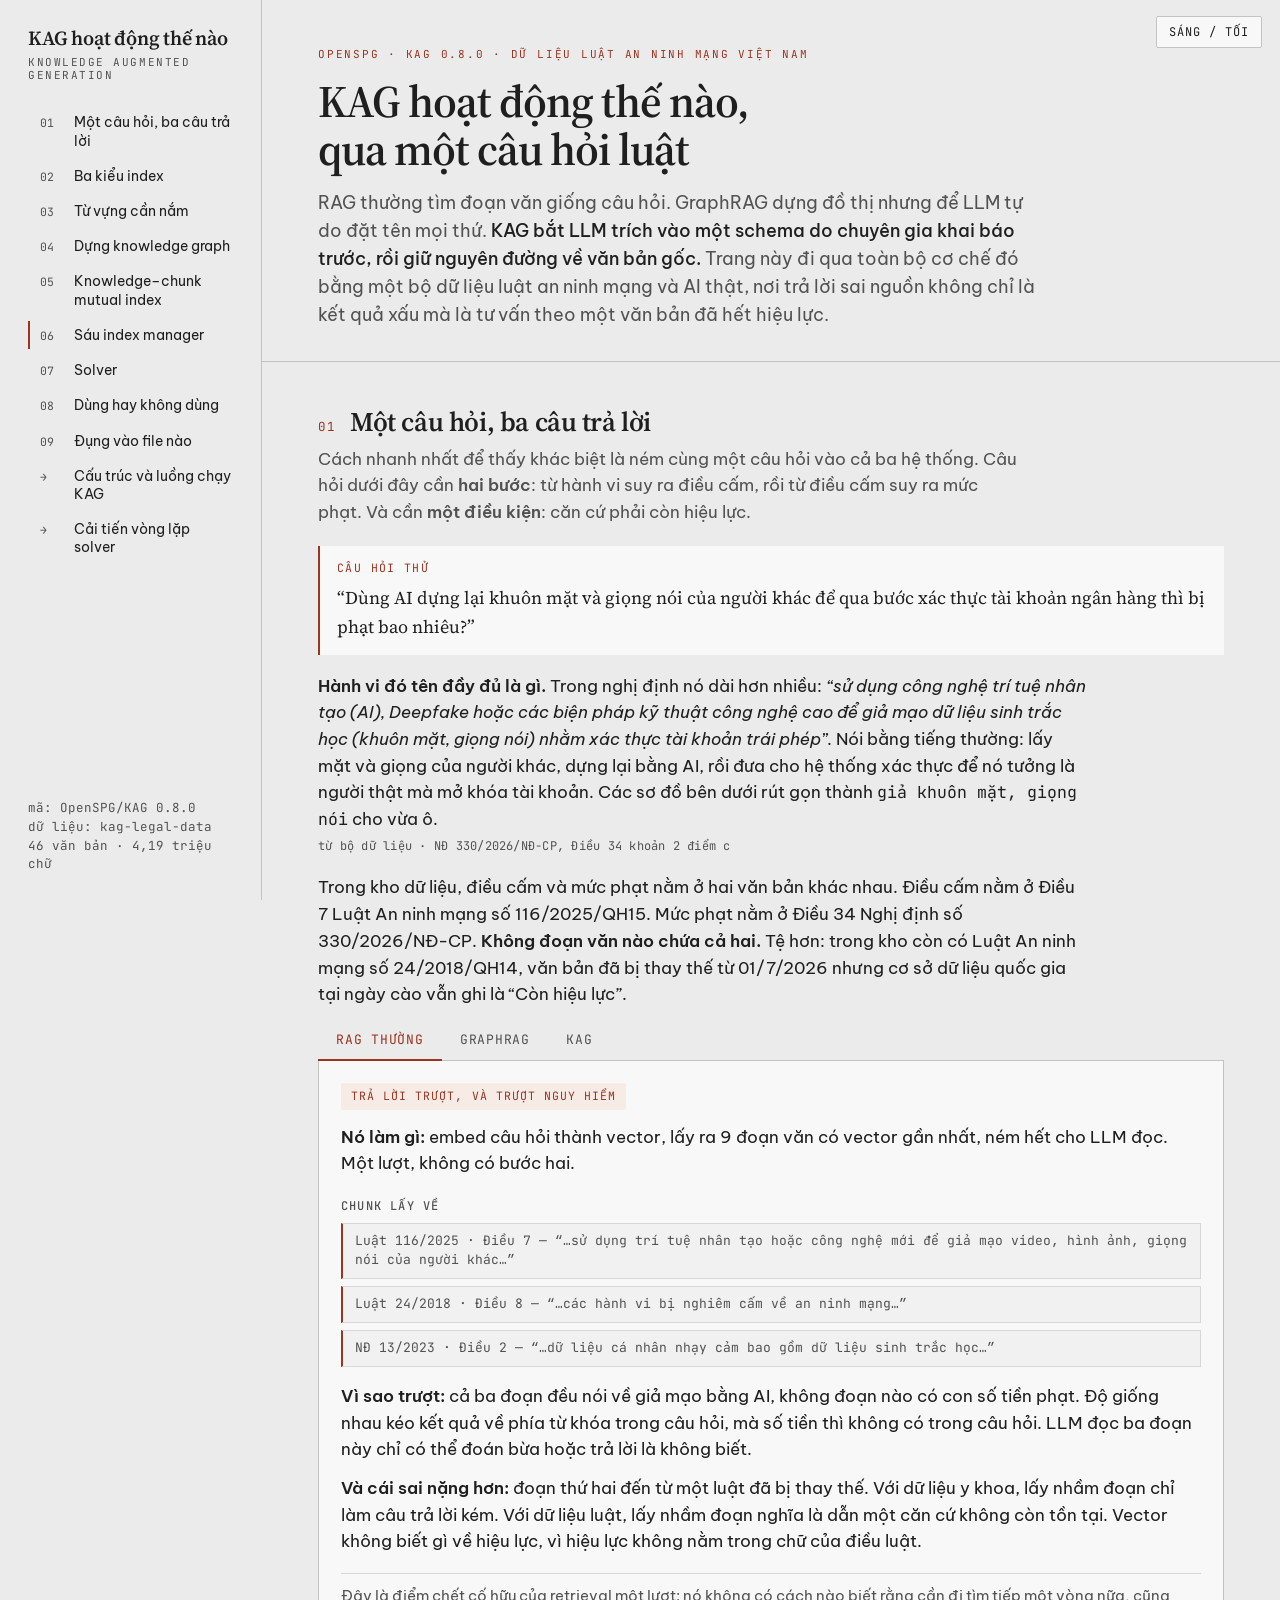
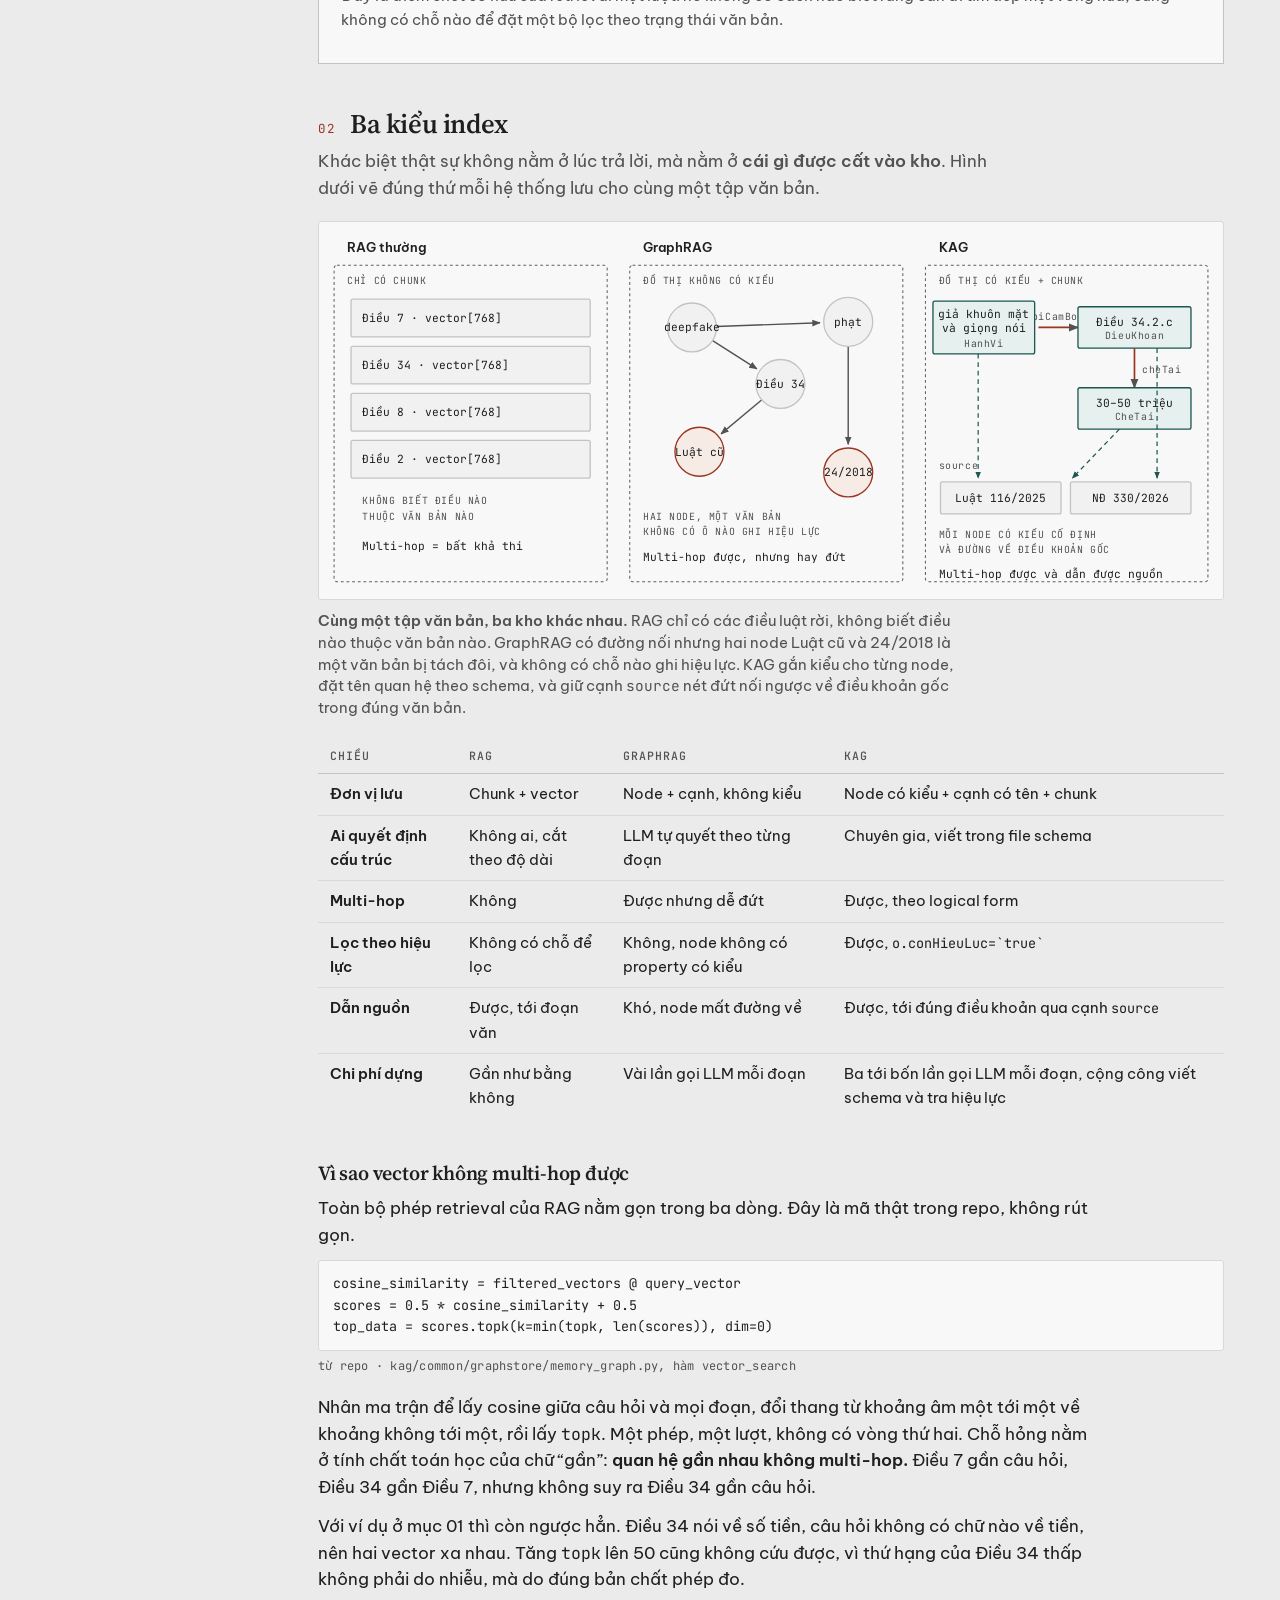
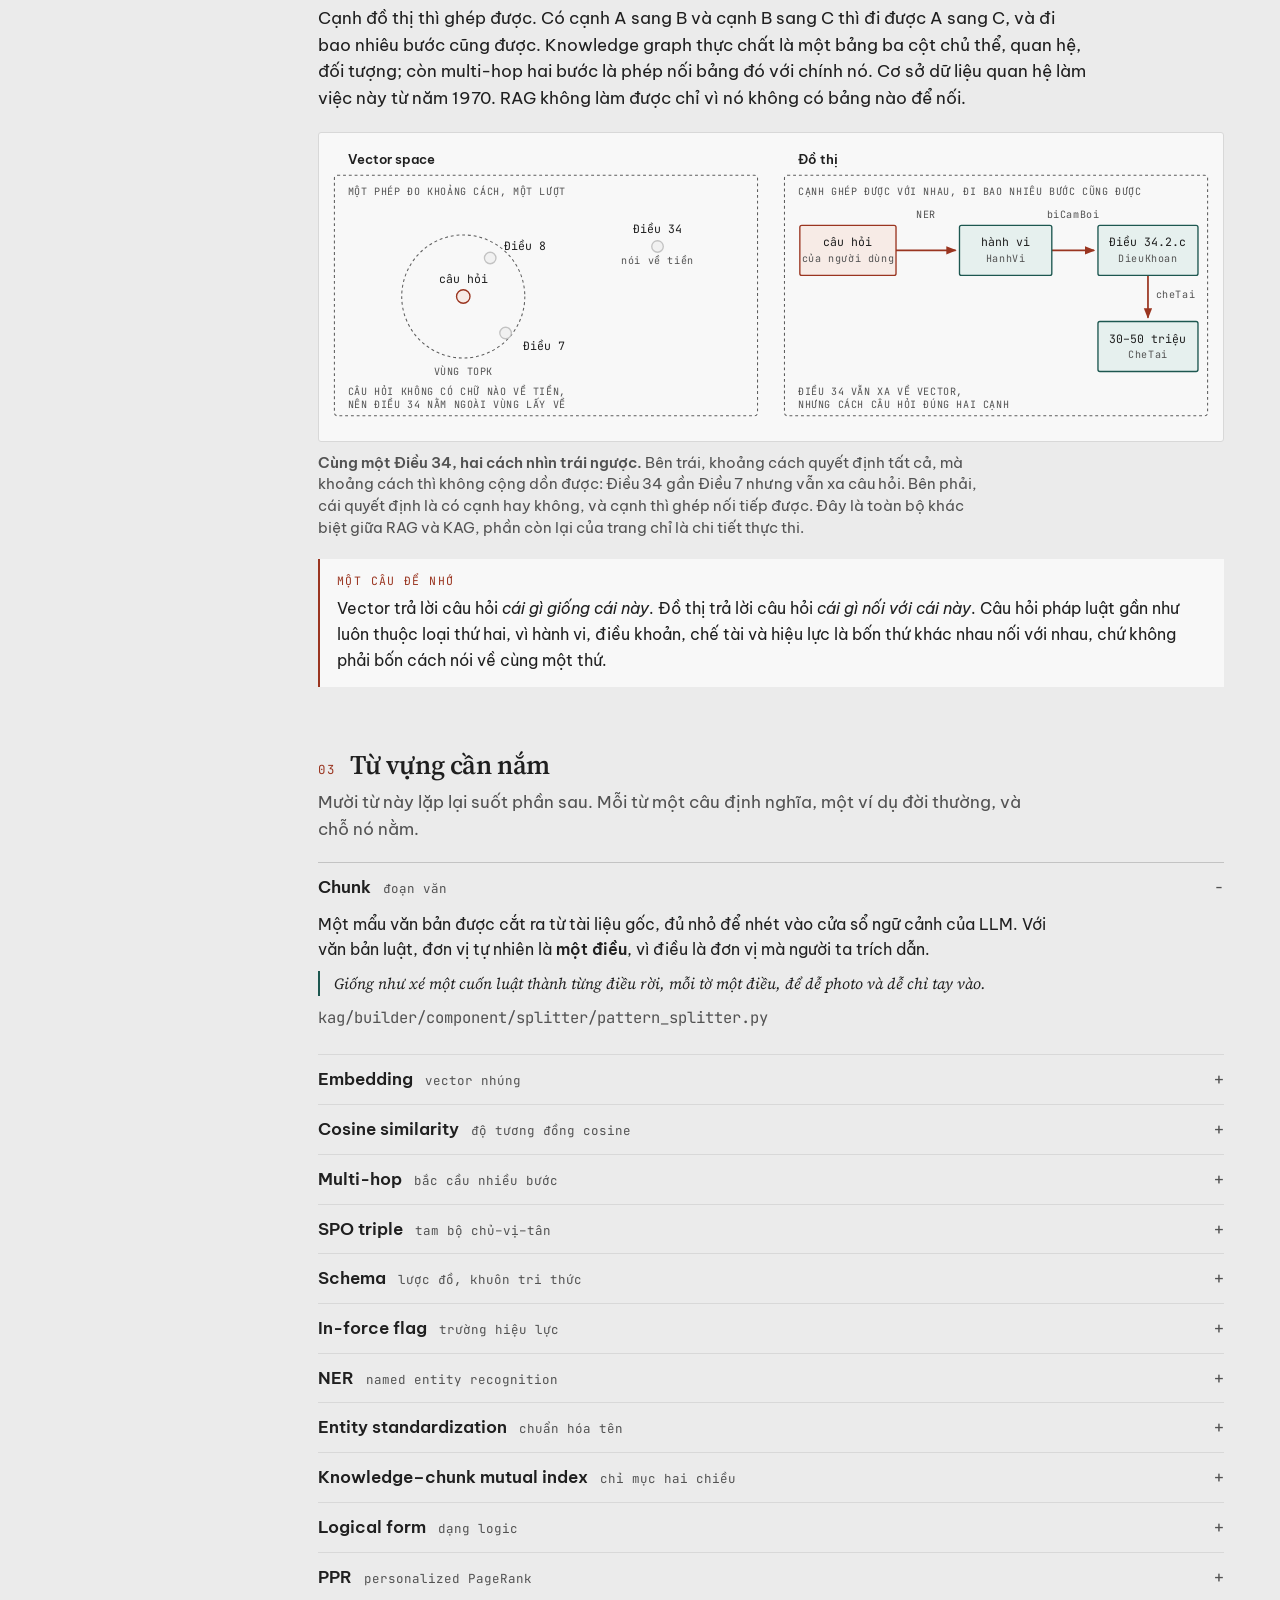
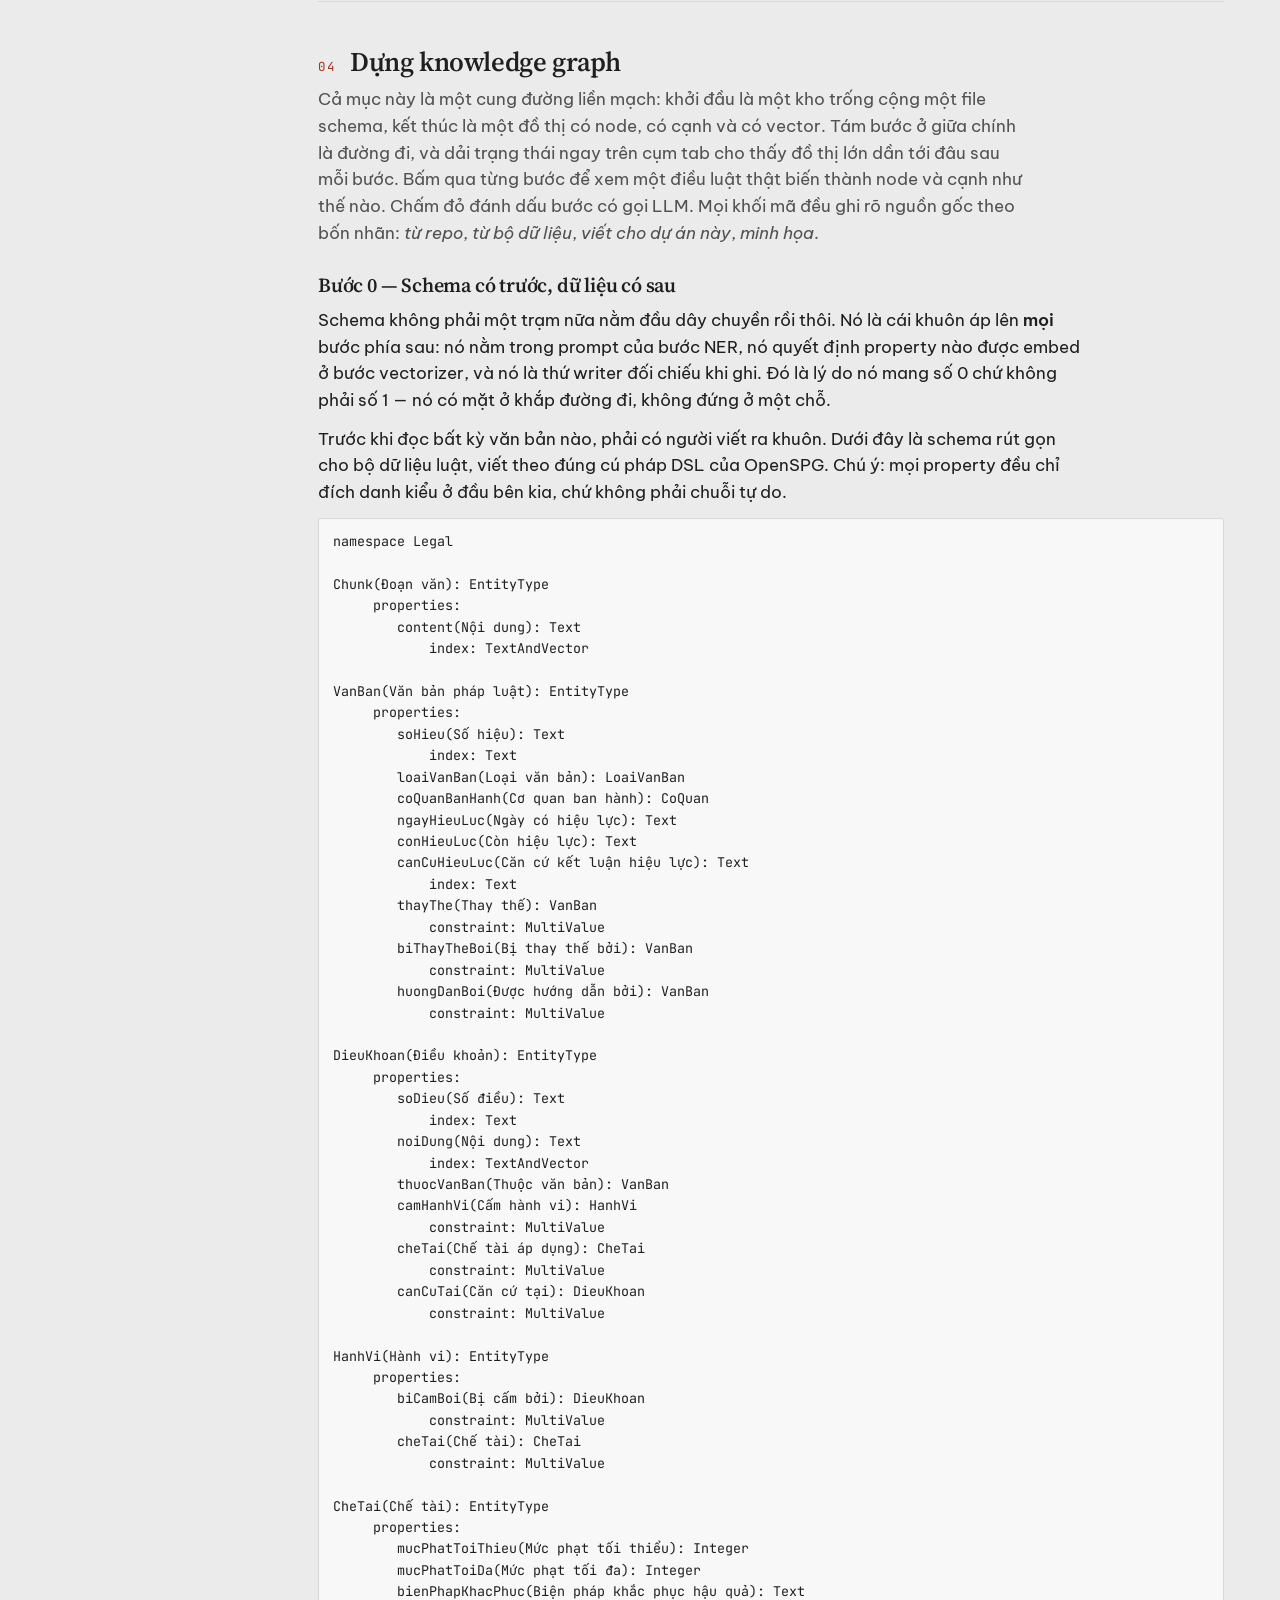
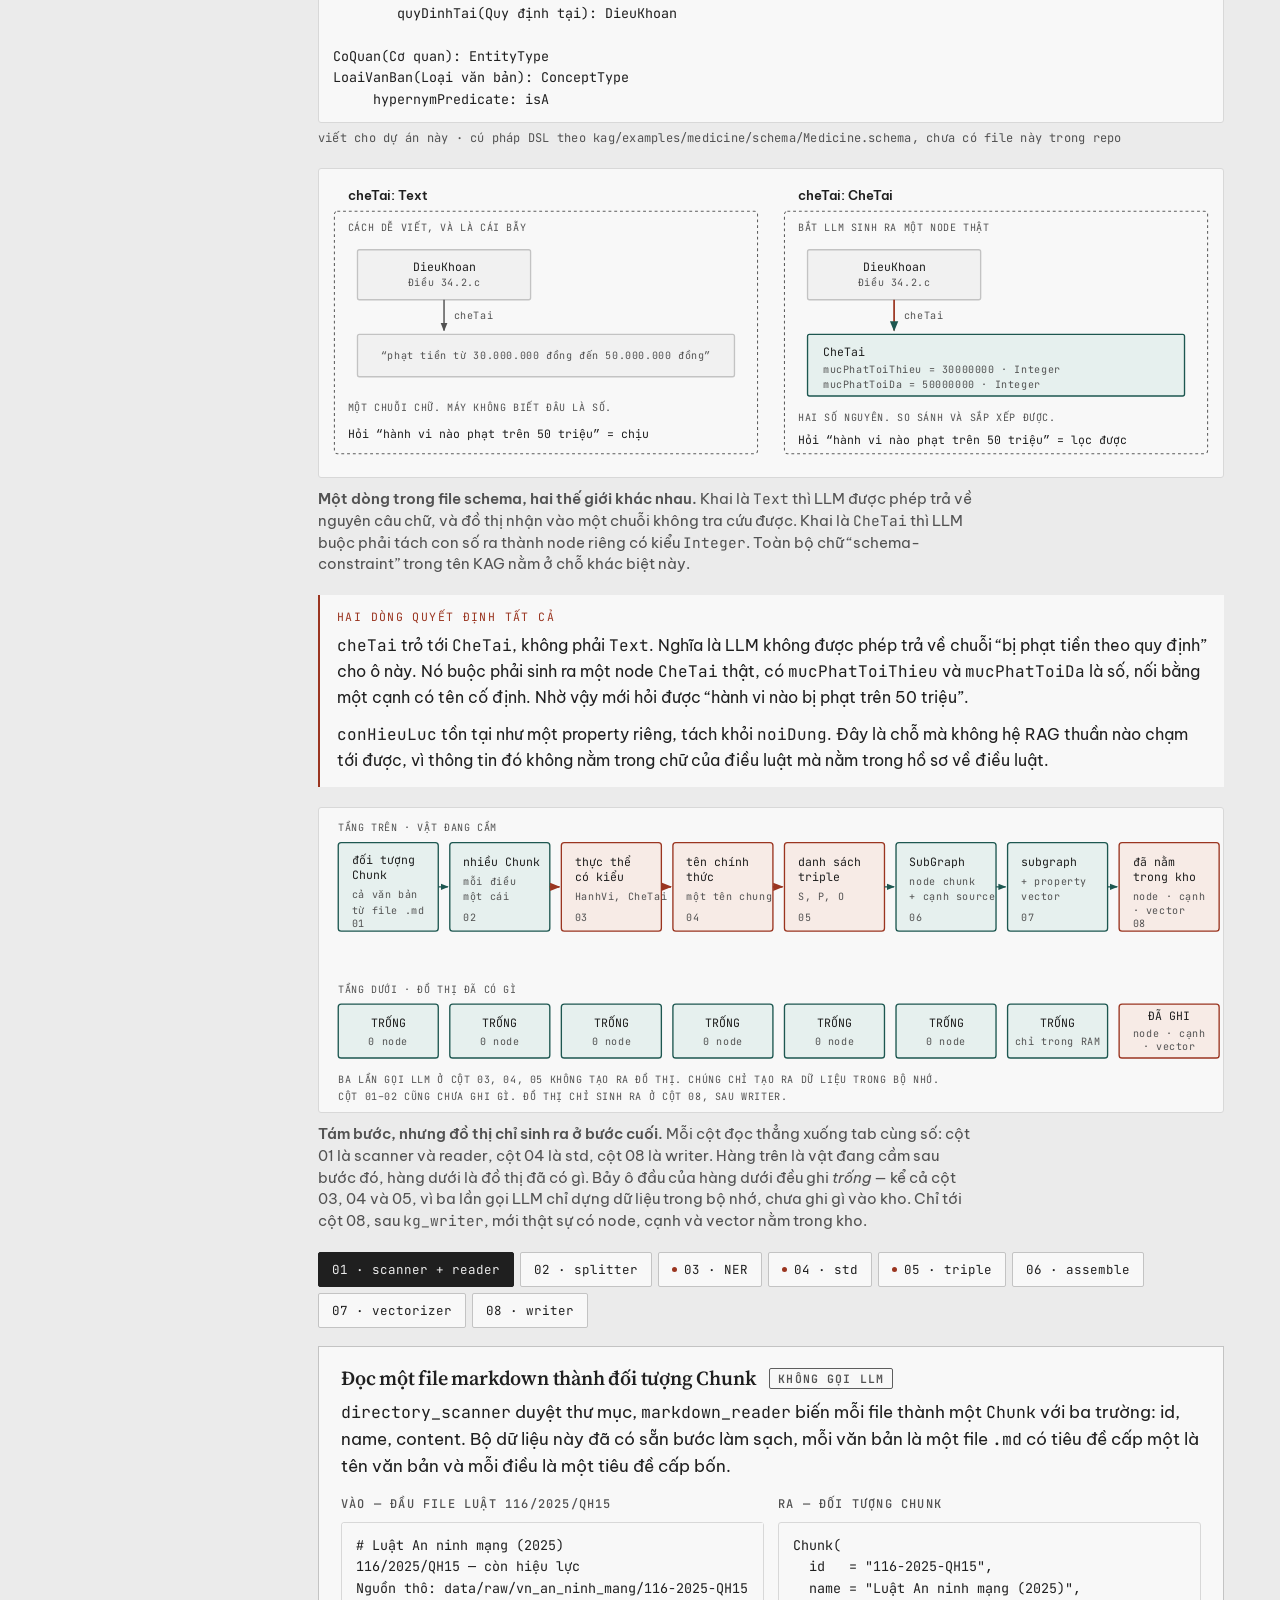
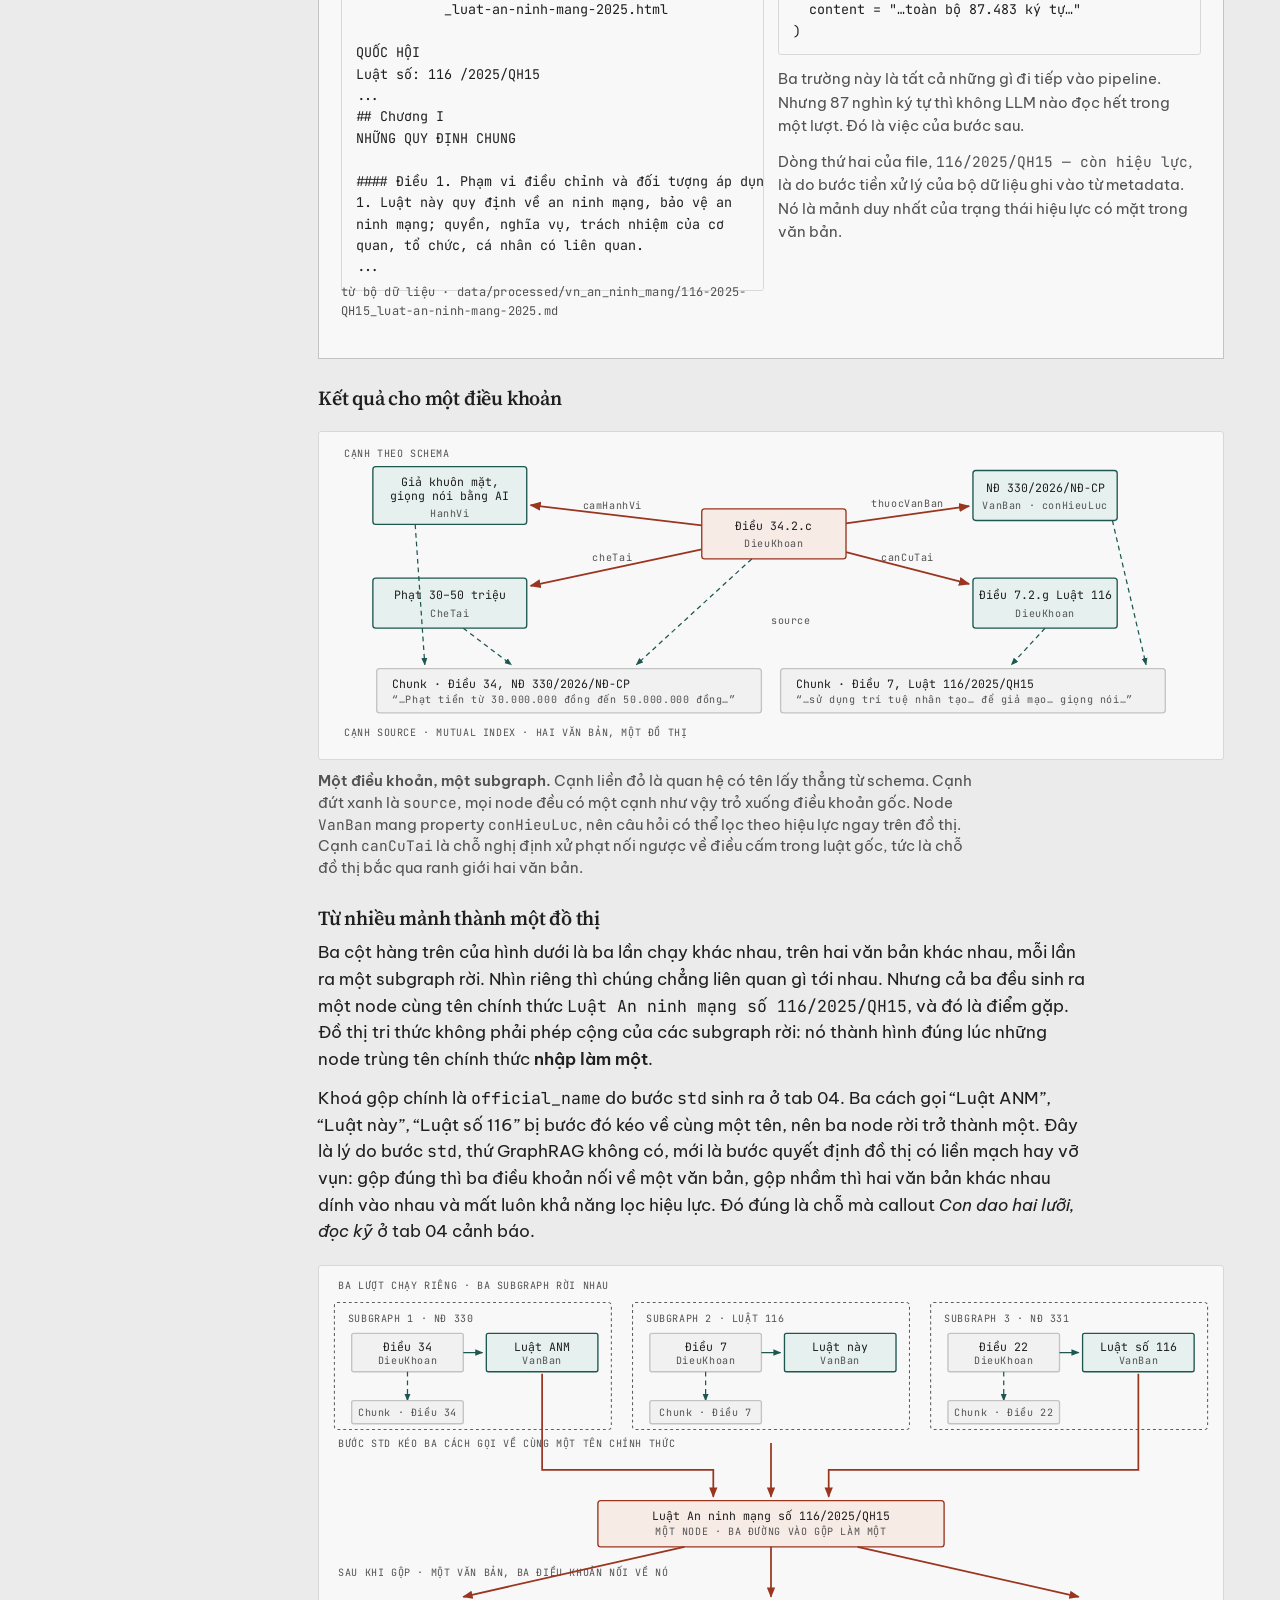
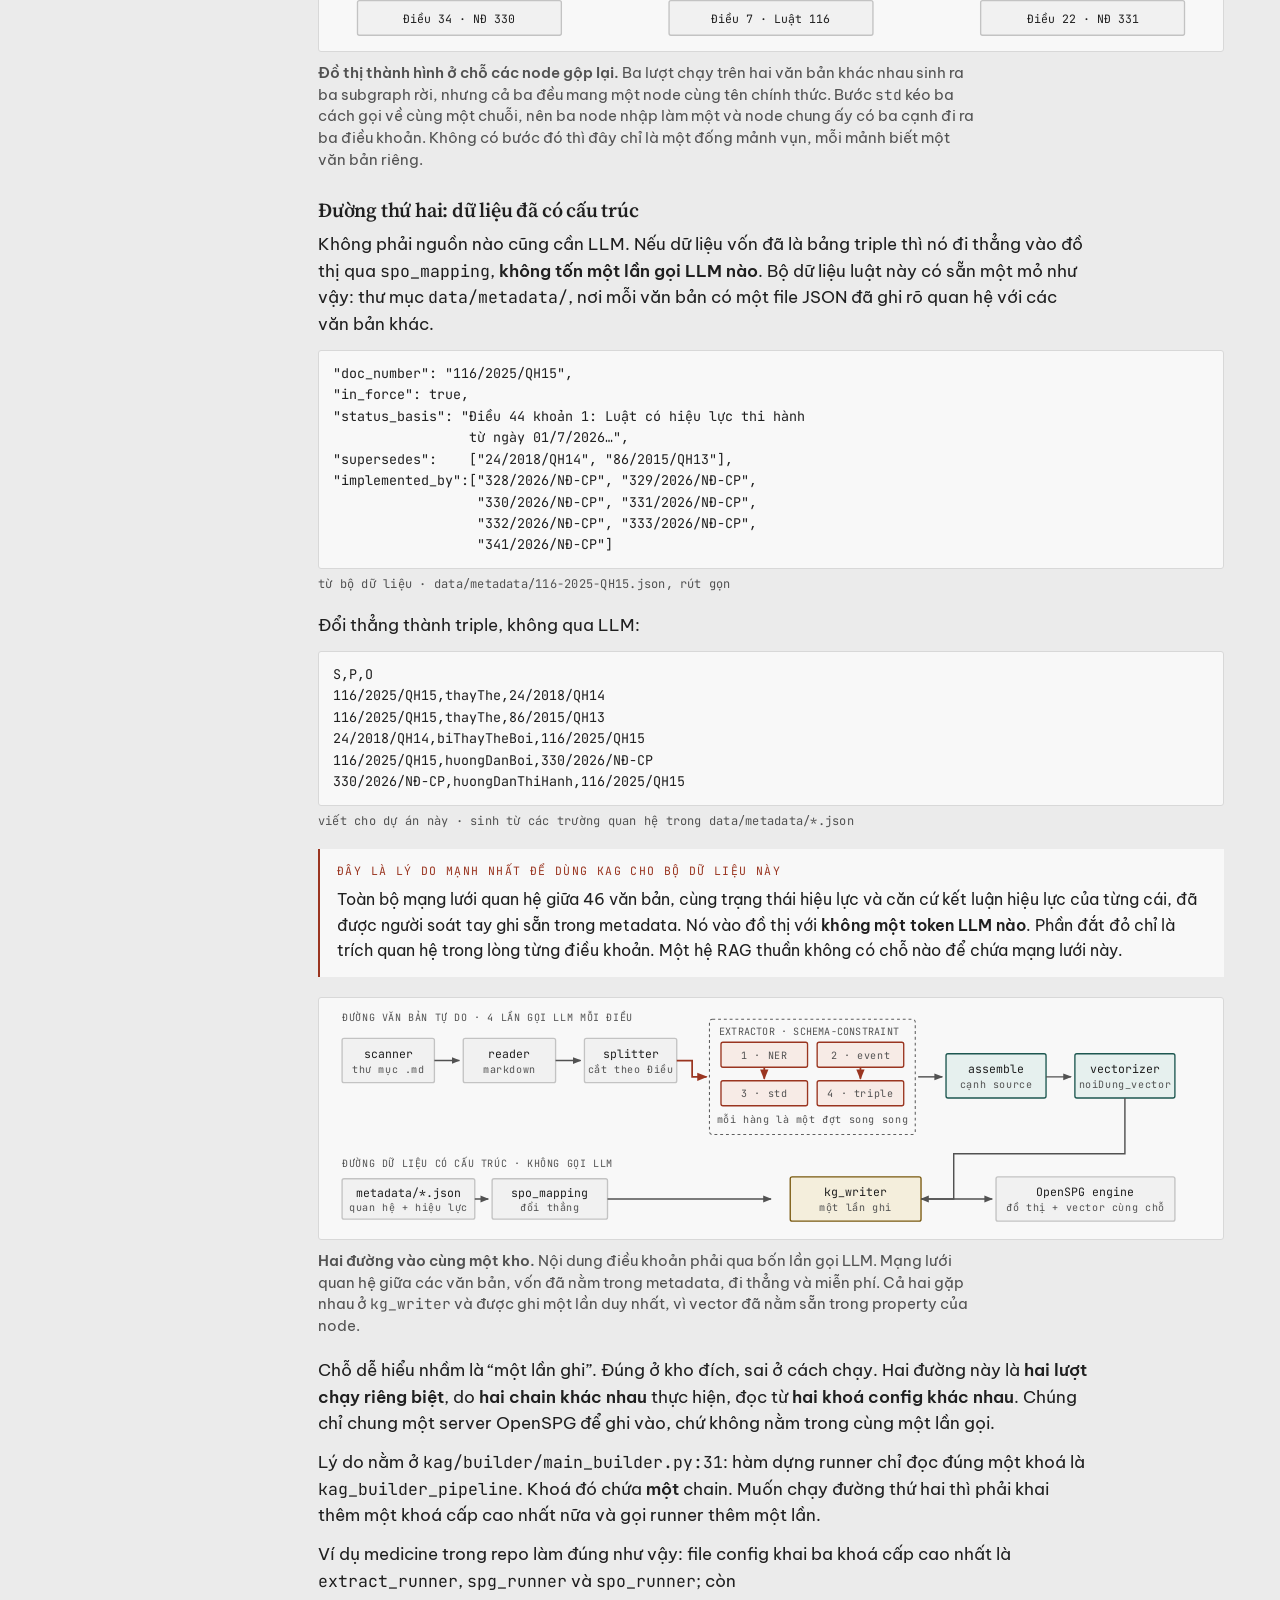
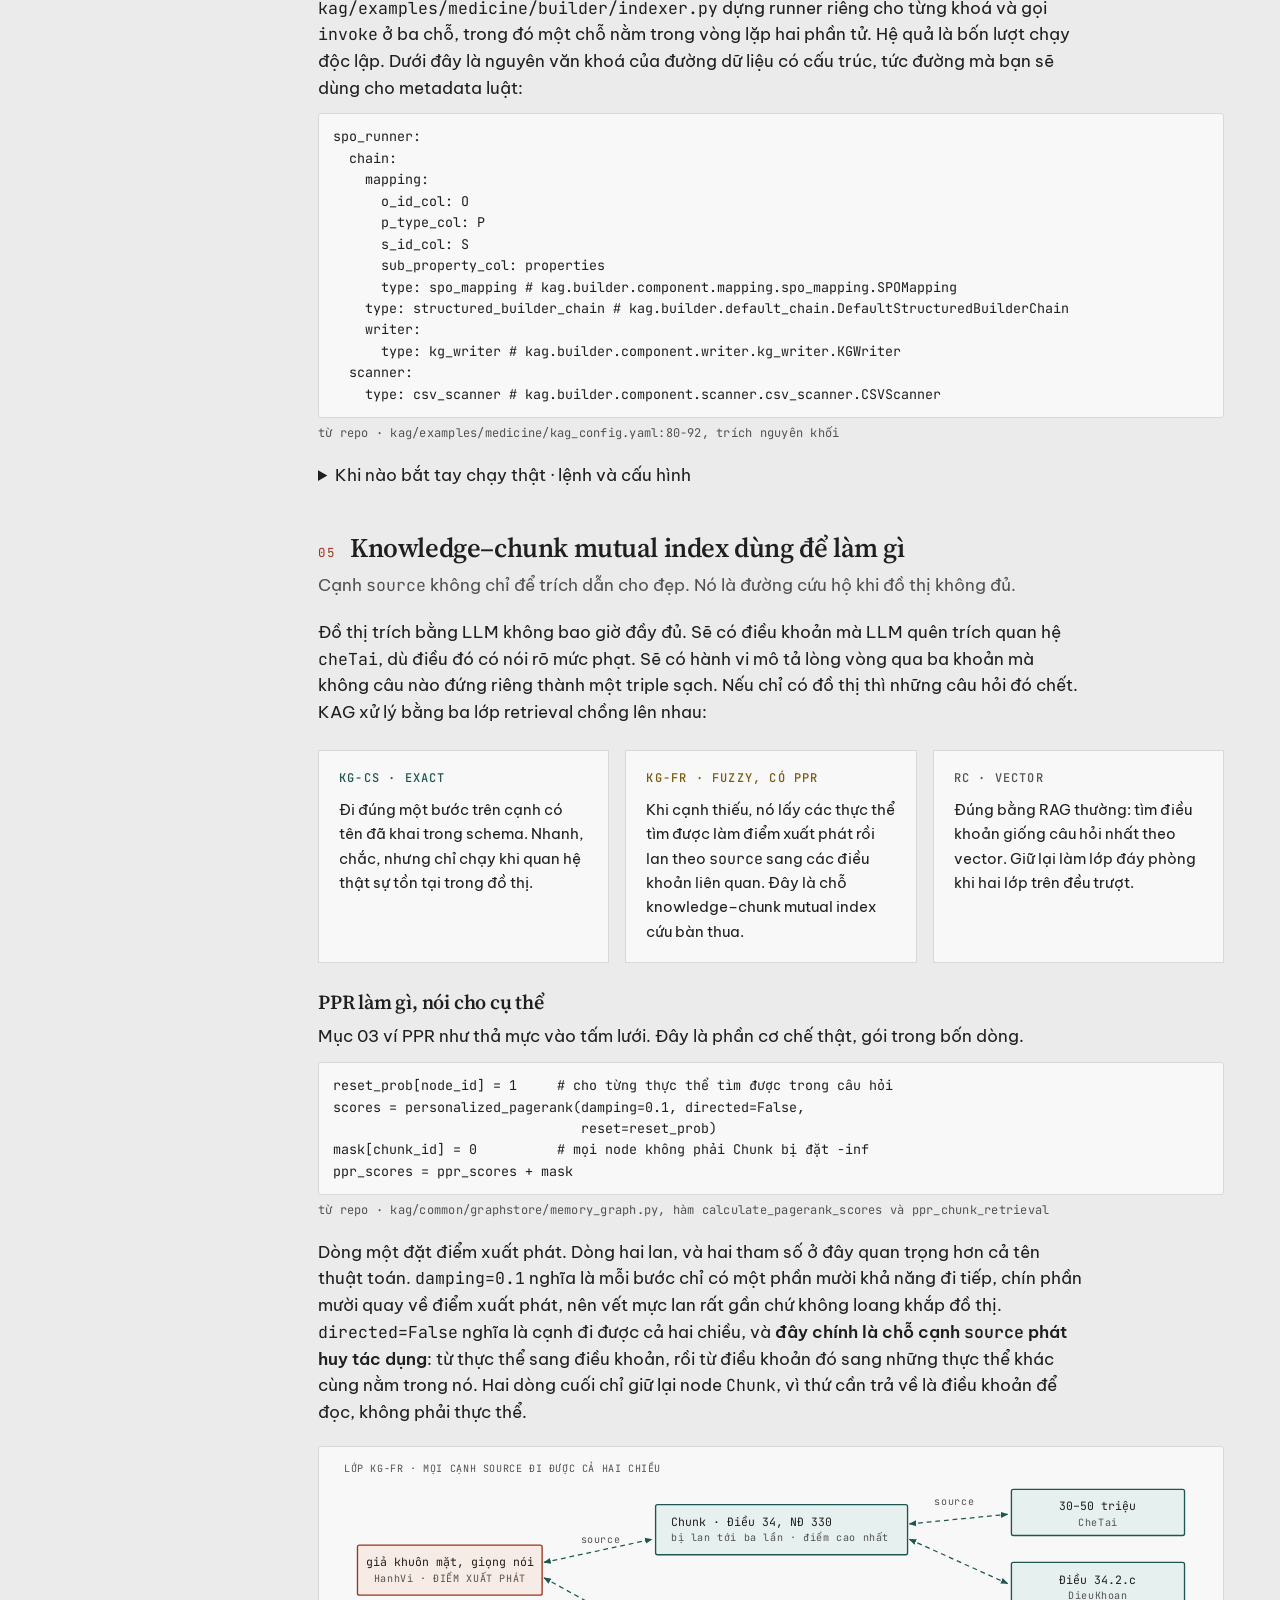
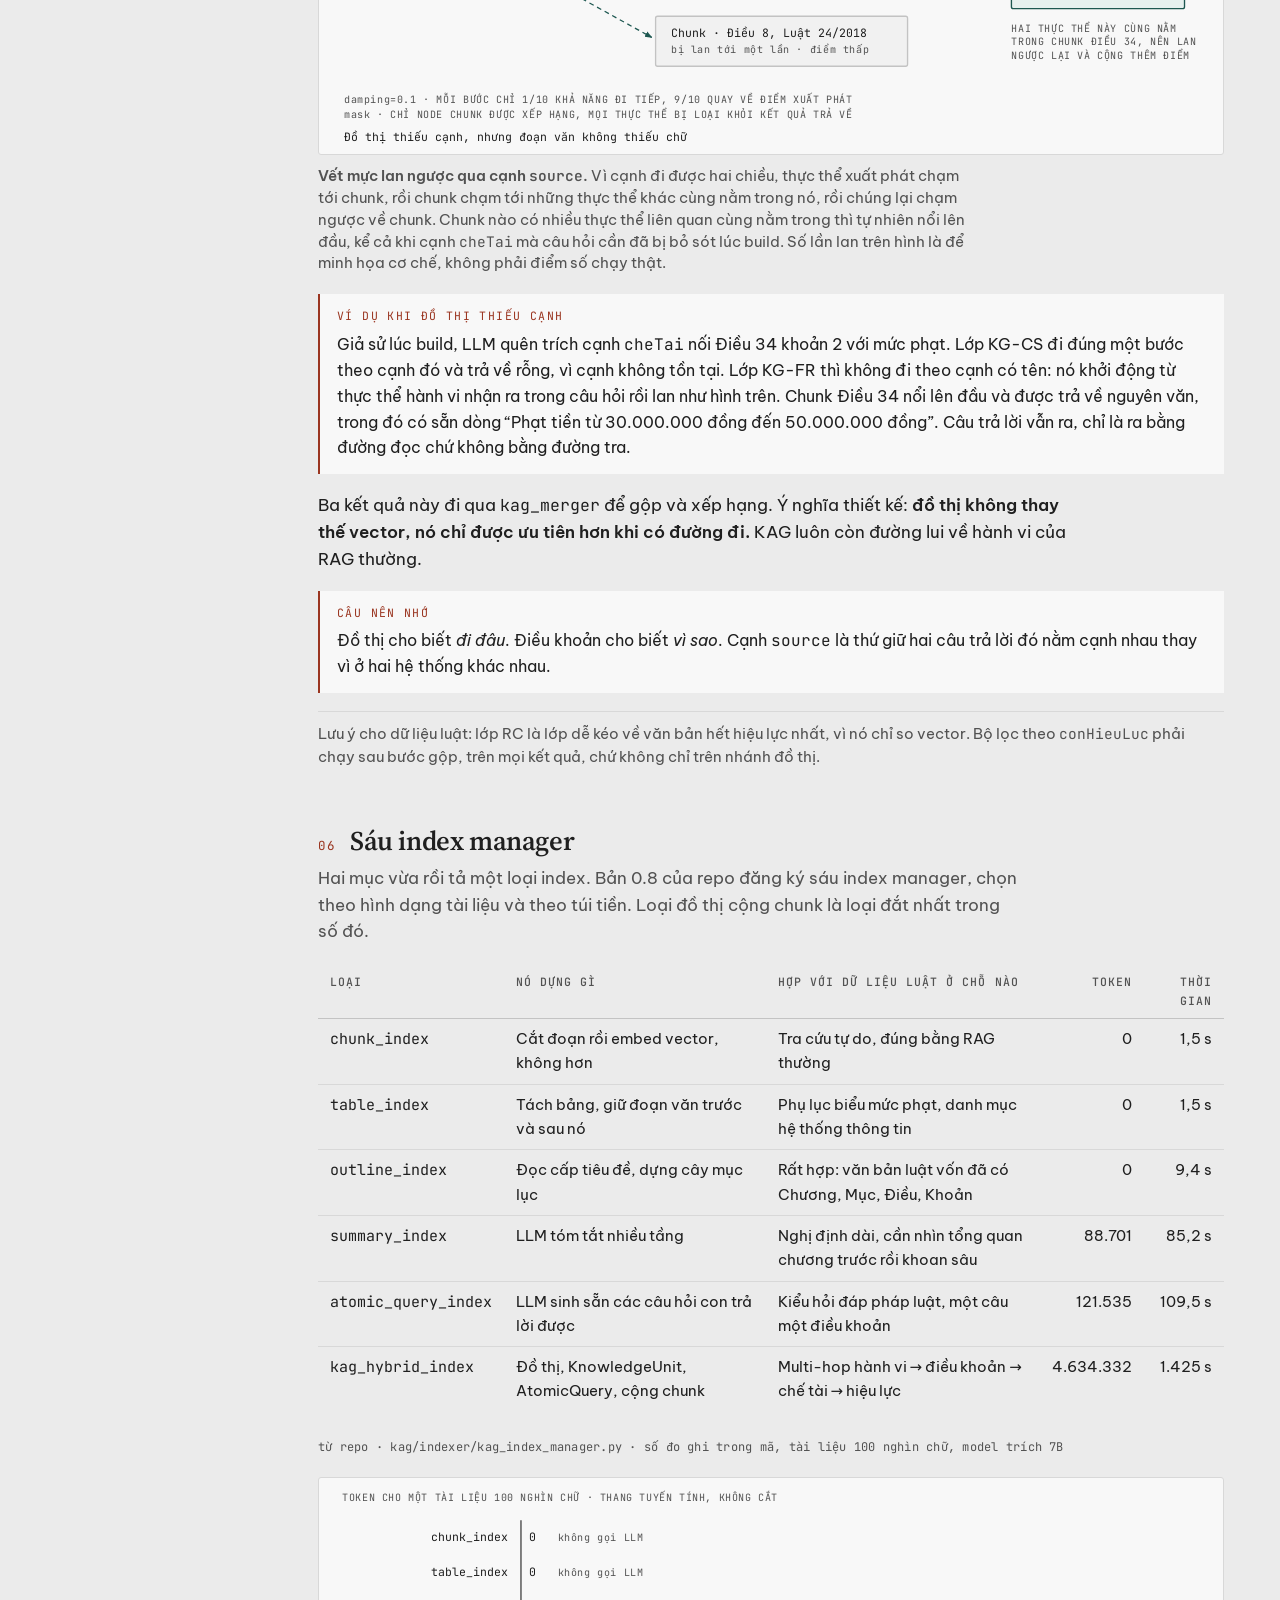
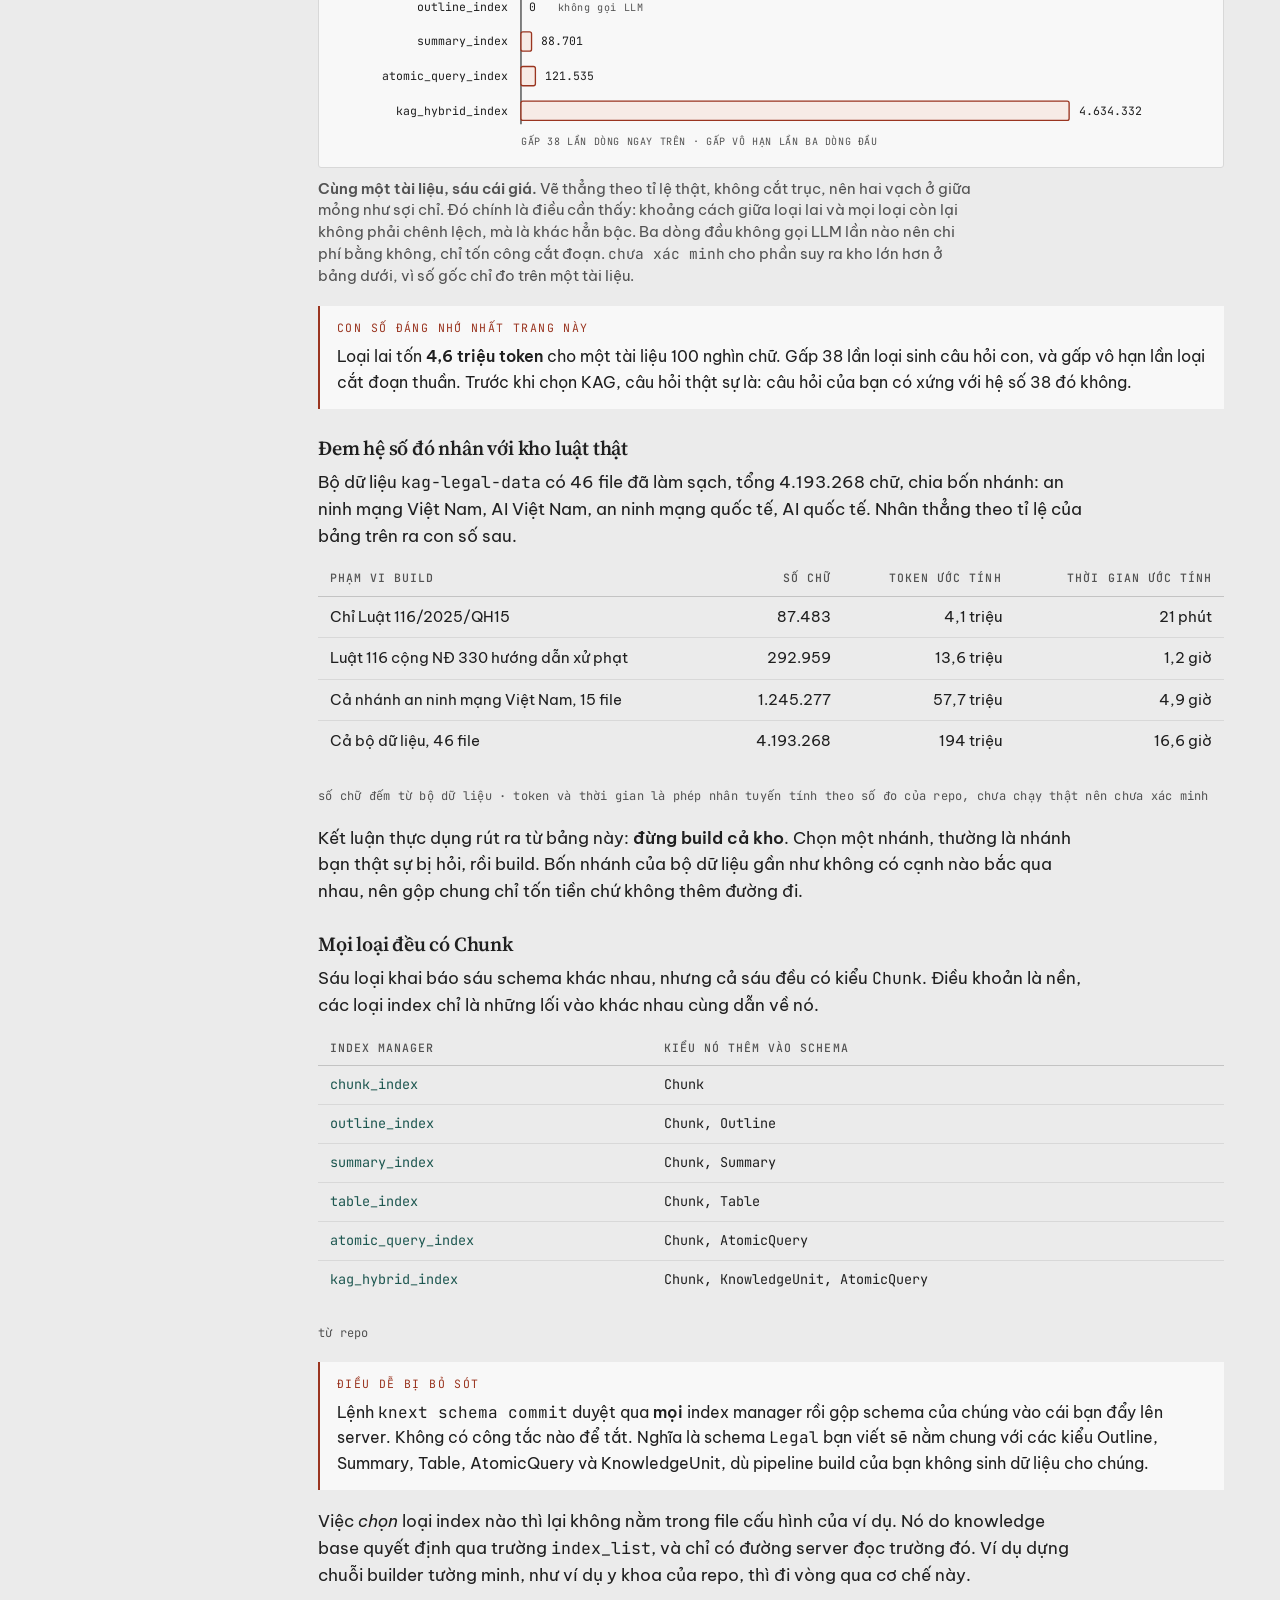
==== commit 63be67e2: "update tai lieu" ====
--- a/index.html
+++ b/index.html
@@ -33,6 +33,7 @@
     <li><a href="#s7"><em>08</em><span>Dùng hay không dùng</span></a></li>
     <li><a href="#s8"><em>09</em><span>Đụng vào file nào</span></a></li>
     <li><a href="cau-truc-va-luong.html"><em>&rarr;</em><span>Cấu trúc và luồng chạy KAG</span></a></li>
+    <li><a href="cai-tien-solver.html"><em>&rarr;</em><span>Cải tiến vòng lặp solver</span></a></li>
   </ul>
   <div class="rail-foot">
     mã: OpenSPG/KAG 0.8.0<br>
@@ -405,9 +406,10 @@
 <!-- ============ 04 ============ -->
 <section id="s4">
   <div class="sec-head"><span class="sec-num">04</span><h2>Dựng knowledge graph</h2></div>
-  <p class="sec-sub">Đây là phần cốt lõi. Bấm qua từng bước để xem một điều luật thật biến thành node và cạnh như thế nào. Chấm đỏ đánh dấu bước có gọi LLM. Mọi khối mã đều ghi rõ nguồn gốc theo bốn nhãn: <em>từ repo</em>, <em>từ bộ dữ liệu</em>, <em>viết cho dự án này</em>, <em>minh họa</em>.</p>
+  <p class="sec-sub">Cả mục này là một cung đường liền mạch: khởi đầu là một kho trống cộng một file schema, kết thúc là một đồ thị có node, có cạnh và có vector. Tám bước ở giữa chính là đường đi, và dải trạng thái ngay trên cụm tab cho thấy đồ thị lớn dần tới đâu sau mỗi bước. Bấm qua từng bước để xem một điều luật thật biến thành node và cạnh như thế nào. Chấm đỏ đánh dấu bước có gọi LLM. Mọi khối mã đều ghi rõ nguồn gốc theo bốn nhãn: <em>từ repo</em>, <em>từ bộ dữ liệu</em>, <em>viết cho dự án này</em>, <em>minh họa</em>.</p>
 
   <h3>Bước 0 — Schema có trước, dữ liệu có sau</h3>
+  <p class="col">Schema không phải một trạm nữa nằm đầu dây chuyền rồi thôi. Nó là cái khuôn áp lên <strong>mọi</strong> bước phía sau: nó nằm trong prompt của bước NER, nó quyết định property nào được embed ở bước vectorizer, và nó là thứ writer đối chiếu khi ghi. Đó là lý do nó mang số 0 chứ không phải số 1 — nó có mặt ở khắp đường đi, không đứng ở một chỗ.</p>
   <p class="col">Trước khi đọc bất kỳ văn bản nào, phải có người viết ra khuôn. Dưới đây là schema rút gọn cho bộ dữ liệu luật, viết theo đúng cú pháp DSL của OpenSPG. Chú ý: mọi property đều chỉ đích danh kiểu ở đầu bên kia, chứ không phải chuỗi tự do.</p>
 
 <pre><code>namespace Legal
@@ -516,6 +518,113 @@
     <p><span class="mono">cheTai</span> trỏ tới <span class="mono">CheTai</span>, không phải <span class="mono">Text</span>. Nghĩa là LLM không được phép trả về chuỗi “bị phạt tiền theo quy định” cho ô này. Nó buộc phải sinh ra một node <span class="mono">CheTai</span> thật, có <span class="mono">mucPhatToiThieu</span> và <span class="mono">mucPhatToiDa</span> là số, nối bằng một cạnh có tên cố định. Nhờ vậy mới hỏi được “hành vi nào bị phạt trên 50 triệu”.</p>
     <p style="margin-top:10px"><span class="mono">conHieuLuc</span> tồn tại như một property riêng, tách khỏi <span class="mono">noiDung</span>. Đây là chỗ mà không hệ RAG thuần nào chạm tới được, vì thông tin đó không nằm trong chữ của điều luật mà nằm trong hồ sơ về điều luật.</p>
   </div>
+
+  <figure class="wide">
+  <svg class="dg" viewBox="0 0 940 316" role="img" aria-label="Dải trạng thái chạy suốt tám bước, đọc từ trái sang phải. Tám cột ứng đúng tám tab bên dưới: cột 01 là scanner và reader, 02 là splitter, 03 là NER, 04 là std, 05 là triple, 06 là assemble, 07 là vectorizer, 08 là writer. Tầng trên ghi vật đang cầm sau mỗi bước: cột 01 đối tượng Chunk chứa cả văn bản, đọc từ file md; cột 02 nhiều Chunk mỗi điều một cái; cột 03 danh sách thực thể có kiểu; cột 04 danh sách tên chính thức; cột 05 danh sách triple; cột 06 SubGraph có cả node chunk lẫn cạnh source; cột 07 subgraph có thêm property vector; cột 08 đã nằm trong kho với node, cạnh và vector. Quy tắc màu: ô đỏ là ô do một lần gọi LLM sinh ra, tức cột 03, 04, 05, cộng thêm ô cột 08 vì đó là ô đã ghi vào kho; các cột còn lại tô xanh nhạt. Ba mũi tên đỏ nằm ở ba khe dẫn vào cột 03, 04 và 05, đánh dấu ba bước có gọi LLM là NER, std và triple. Tầng dưới ghi đồ thị đã có gì sau mỗi bước: bảy ô đầu tô xanh nhạt và đều ghi là đồ thị còn trống, chưa có node nào nằm trong kho; chỉ ô thứ tám, tô đỏ, ghi là đã ghi, với node và cạnh">
+    <defs>
+      <marker id="d10g" viewBox="0 0 10 10" refX="9" refY="5" markerWidth="6" markerHeight="6" orient="auto-start-reverse"><polygon class="mk-g" points="0,1 10,5 0,9"/></marker>
+      <marker id="d10r" viewBox="0 0 10 10" refX="9" refY="5" markerWidth="6" markerHeight="6" orient="auto-start-reverse"><polygon class="mk-a" points="0,1 10,5 0,9"/></marker>
+    </defs>
+
+    <text class="t-tiny" x="20" y="24">TẦNG TRÊN · VẬT ĐANG CẦM</text>
+    <text class="t-tiny" x="20" y="192">TẦNG DƯỚI · ĐỒ THỊ ĐÃ CÓ GÌ</text>
+
+    <rect class="bx-g" x="20" y="36" width="104" height="92" rx="3"/>
+    <text class="t-lbl" x="34" y="58">đối tượng</text>
+    <text class="t-lbl" x="34" y="74">Chunk</text>
+    <text class="t-tiny" x="34" y="94">cả văn bản</text>
+    <text class="t-tiny" x="34" y="110">từ file .md</text>
+    <text class="t-tiny" x="34" y="124">01</text>
+
+    <rect class="bx-g" x="136" y="36" width="104" height="92" rx="3"/>
+    <text class="t-lbl" x="150" y="60">nhiều Chunk</text>
+    <text class="t-tiny" x="150" y="80">mỗi điều</text>
+    <text class="t-tiny" x="150" y="96">một cái</text>
+    <text class="t-tiny" x="150" y="118">02</text>
+
+    <rect class="bx-a" x="252" y="36" width="104" height="92" rx="3"/>
+    <text class="t-lbl" x="266" y="60">thực thể</text>
+    <text class="t-lbl" x="266" y="76">có kiểu</text>
+    <text class="t-tiny" x="266" y="96">HanhVi, CheTai</text>
+    <text class="t-tiny" x="266" y="118">03</text>
+
+    <rect class="bx-a" x="368" y="36" width="104" height="92" rx="3"/>
+    <text class="t-lbl" x="382" y="60">tên chính</text>
+    <text class="t-lbl" x="382" y="76">thức</text>
+    <text class="t-tiny" x="382" y="96">một tên chung</text>
+    <text class="t-tiny" x="382" y="118">04</text>
+
+    <rect class="bx-a" x="484" y="36" width="104" height="92" rx="3"/>
+    <text class="t-lbl" x="498" y="60">danh sách</text>
+    <text class="t-lbl" x="498" y="76">triple</text>
+    <text class="t-tiny" x="498" y="96">S, P, O</text>
+    <text class="t-tiny" x="498" y="118">05</text>
+
+    <rect class="bx-g" x="600" y="36" width="104" height="92" rx="3"/>
+    <text class="t-lbl" x="614" y="60">SubGraph</text>
+    <text class="t-tiny" x="614" y="80">node chunk</text>
+    <text class="t-tiny" x="614" y="96">+ cạnh source</text>
+    <text class="t-tiny" x="614" y="118">06</text>
+
+    <rect class="bx-g" x="716" y="36" width="104" height="92" rx="3"/>
+    <text class="t-lbl" x="730" y="60">subgraph</text>
+    <text class="t-tiny" x="730" y="80">+ property</text>
+    <text class="t-tiny" x="730" y="96">vector</text>
+    <text class="t-tiny" x="730" y="118">07</text>
+
+    <rect class="bx-a" x="832" y="36" width="104" height="92" rx="3"/>
+    <text class="t-lbl" x="846" y="60">đã nằm</text>
+    <text class="t-lbl" x="846" y="76">trong kho</text>
+    <text class="t-tiny" x="846" y="96">node · cạnh</text>
+    <text class="t-tiny" x="846" y="110">· vector</text>
+    <text class="t-tiny" x="846" y="124">08</text>
+
+    <line class="ln-g" x1="124" y1="82" x2="134" y2="82" marker-end="url(#d10g)"/>
+    <line class="ln-a" x1="240" y1="82" x2="250" y2="82" marker-end="url(#d10r)"/>
+    <line class="ln-a" x1="356" y1="82" x2="366" y2="82" marker-end="url(#d10r)"/>
+    <line class="ln-a" x1="472" y1="82" x2="482" y2="82" marker-end="url(#d10r)"/>
+    <line class="ln-g" x1="588" y1="82" x2="598" y2="82" marker-end="url(#d10g)"/>
+    <line class="ln-g" x1="704" y1="82" x2="714" y2="82" marker-end="url(#d10g)"/>
+    <line class="ln-g" x1="820" y1="82" x2="830" y2="82" marker-end="url(#d10g)"/>
+
+    <rect class="bx-g" x="20" y="204" width="104" height="56" rx="3"/>
+    <text class="t-lbl" x="72" y="228" text-anchor="middle">TRỐNG</text>
+    <text class="t-tiny" x="72" y="246" text-anchor="middle">0 node</text>
+
+    <rect class="bx-g" x="136" y="204" width="104" height="56" rx="3"/>
+    <text class="t-lbl" x="188" y="228" text-anchor="middle">TRỐNG</text>
+    <text class="t-tiny" x="188" y="246" text-anchor="middle">0 node</text>
+
+    <rect class="bx-g" x="252" y="204" width="104" height="56" rx="3"/>
+    <text class="t-lbl" x="304" y="228" text-anchor="middle">TRỐNG</text>
+    <text class="t-tiny" x="304" y="246" text-anchor="middle">0 node</text>
+
+    <rect class="bx-g" x="368" y="204" width="104" height="56" rx="3"/>
+    <text class="t-lbl" x="420" y="228" text-anchor="middle">TRỐNG</text>
+    <text class="t-tiny" x="420" y="246" text-anchor="middle">0 node</text>
+
+    <rect class="bx-g" x="484" y="204" width="104" height="56" rx="3"/>
+    <text class="t-lbl" x="536" y="228" text-anchor="middle">TRỐNG</text>
+    <text class="t-tiny" x="536" y="246" text-anchor="middle">0 node</text>
+
+    <rect class="bx-g" x="600" y="204" width="104" height="56" rx="3"/>
+    <text class="t-lbl" x="652" y="228" text-anchor="middle">TRỐNG</text>
+    <text class="t-tiny" x="652" y="246" text-anchor="middle">0 node</text>
+
+    <rect class="bx-g" x="716" y="204" width="104" height="56" rx="3"/>
+    <text class="t-lbl" x="768" y="228" text-anchor="middle">TRỐNG</text>
+    <text class="t-tiny" x="768" y="246" text-anchor="middle">chỉ trong RAM</text>
+
+    <rect class="bx-a" x="832" y="204" width="104" height="56" rx="3"/>
+    <text class="t-lbl" x="884" y="220" text-anchor="middle">ĐÃ GHI</text>
+    <text class="t-tiny" x="884" y="238" text-anchor="middle">node · cạnh</text>
+    <text class="t-tiny" x="884" y="252" text-anchor="middle">· vector</text>
+
+    <text class="t-tiny" x="20" y="286">BA LẦN GỌI LLM Ở CỘT 03, 04, 05 KHÔNG TẠO RA ĐỒ THỊ. CHÚNG CHỈ TẠO RA DỮ LIỆU TRONG BỘ NHỚ.</text>
+    <text class="t-tiny" x="20" y="304">CỘT 01–02 CŨNG CHƯA GHI GÌ. ĐỒ THỊ CHỈ SINH RA Ở CỘT 08, SAU WRITER.</text>
+  </svg>
+  <figcaption><strong>Tám bước, nhưng đồ thị chỉ sinh ra ở bước cuối.</strong> Mỗi cột đọc thẳng xuống tab cùng số: cột 01 là scanner và reader, cột 04 là std, cột 08 là writer. Hàng trên là vật đang cầm sau bước đó, hàng dưới là đồ thị đã có gì. Bảy ô đầu của hàng dưới đều ghi <em>trống</em> — kể cả cột 03, 04 và 05, vì ba lần gọi LLM chỉ dựng dữ liệu trong bộ nhớ, chưa ghi gì vào kho. Chỉ tới cột 08, sau <span class="mono">kg_writer</span>, mới thật sự có node, cạnh và vector nằm trong kho.</figcaption>
+  </figure>
 
   <div class="steps" role="tablist" aria-label="Các bước dựng index">
     <button role="tab" id="k0" aria-controls="b0" aria-selected="true">01 · scanner + reader</button>
@@ -572,13 +681,16 @@
 <pre><code>splitter:
   type: pattern_splitter
   pattern_dict:
-    pattern: "####\\s*Điều\\s+(\\d+)\\.\\s*([^\\n]+)\\n(.*?)(?=####\\s*Điều|\\Z)"
+    pattern: "####\\s*(Điều\\s+\\d+\\.\\s*[^\\n]+)\\n(.*?)(?=####\\s*Điều|\\Z)"
     group:
-      header: 2
-      name: 2
+      header: 1
+      name: 1
       content: 0</code></pre>
-    <span class="src">viết cho dự án này · cấu trúc <span class="mono">pattern_dict</span> lấy từ docstring của kag/builder/component/splitter/pattern_splitter.py</span>
-    <p>Kết quả: <strong>một điều là một chunk</strong>, tên chunk là tiêu đề điều. Cả kho 46 văn bản tách ra thành hàng nghìn chunk cỡ vài nghìn ký tự.</p>
+    <span class="src">viết cho dự án này · cấu trúc <span class="mono">pattern_dict</span> và cách đọc ba khoá <span class="mono">header</span>, <span class="mono">name</span>, <span class="mono">content</span> lấy từ kag/builder/component/splitter/pattern_splitter.py:168-171</span>
+    <p>Ba khoá trong <span class="mono">group</span> là <strong>chỉ số nhóm bắt</strong> của regex, đếm từ 1, còn <span class="mono">0</span> là cả dòng khớp. Cả ba được truyền thẳng vào <span class="mono">match.group(...)</span>, nên ghi sai số là tên chunk sai ngay.</p>
+    <p>Nhóm một ôm trọn cụm <span class="mono">Điều 34. Tiêu đề điều</span>, nên <span class="mono">name</span> giữ được cả số điều. Đó là điều kiện để tên chunk dẫn được: bỏ số điều ra khỏi tên thì cạnh <span class="mono">source</span> chỉ còn trỏ tới “Tiêu đề điều”, mất luôn căn cứ pháp lý.</p>
+    <p>Riêng <span class="mono">content</span> trỏ vào nhóm <span class="mono">0</span>, tức là lấy <strong>cả dòng tiêu đề lẫn thân điều</strong>. Đây là lựa chọn cố ý: thân điều thường xuyên nhắc lại số điều bằng chữ, và giữ tiêu đề trong nội dung chunk thì phần vector hóa và phần LLM đọc đều thấy được ngữ cảnh điều khoản.</p>
+    <p>Kết quả: <strong>một điều là một chunk</strong>, tên chunk là tiêu đề điều kèm số điều. Cả kho 46 văn bản tách ra thành hàng nghìn chunk cỡ vài nghìn ký tự.</p>
     <div class="callout">
       <span class="k">Bài học đem đi chỗ khác</span>
       <p>Kích thước chunk không phải tham số kỹ thuật vô thưởng vô phạt. Với luật, nó còn quyết định <strong>đơn vị trích dẫn</strong>. Cắt giữa một điều thì câu trả lời không dẫn được “Điều 34 khoản 2 điểm c” nữa, mà chỉ dẫn được “một đoạn trong Nghị định 330”. Với tư vấn pháp luật, hai thứ đó khác nhau hoàn toàn.</p>
@@ -646,7 +758,13 @@
         <span class="src">minh họa · đây là kết quả điển hình, không phải log chạy thật</span>
       </div>
     </div>
-    <p class="note">Mọi <span class="mono">category</span> đều phải là một trong các kiểu đã khai báo. Thứ gì LLM tìm ra mà không khớp kiểu nào sẽ bị gán nhãn <span class="mono">Others</span> ở bản schema-free, hoặc bị loại ở bản schema-constraint. Với dữ liệu luật nên chọn bản schema-constraint, vì bạn đã có schema và không muốn đồ thị mọc thêm kiểu lạ.</p>
+    <p class="note">Mọi <span class="mono">category</span> đều phải là một trong các kiểu đã khai báo. Thứ gì LLM tìm ra mà không khớp kiểu nào sẽ bị gán nhãn <span class="mono">Others</span> ở bản schema-free, hoặc bị loại ở bản schema-constraint.</p>
+    <div class="callout">
+      <span class="k">Đừng bật schema-constraint ngay từ lần chạy đầu</span>
+      <p>Bản schema-constraint tra kiểu bằng <span class="mono">self.schema.get(s_label)</span> (<span class="mono">schema_constraint_extractor.py:335</span>). Hàm <span class="mono">get</span> này <strong>ném lỗi</strong> khi nhãn không tồn tại: <span class="mono">raise ValueError(f"{spg_type_name} is not existed")</span> (<span class="mono">knext/schema/client.py:76</span>).</p>
+      <p style="margin-top:10px">Xung quanh chỗ đó không có <span class="mono">try/except</span> nào che. <span class="mono">assemble_subgraph</span> (<span class="mono">schema_constraint_extractor.py:442</span>) gọi thẳng xuống, và <span class="mono">default_chain.py:189</span> lấy kết quả bằng <span class="mono">inner_future.result()</span> nên lỗi nổi lên và làm hỏng cả chunk đó. Lỗi hay gặp nhất là schema chưa được commit, hoặc LLM trả về <span class="mono">category</span> lệch một chữ so với file schema.</p>
+      <p style="margin-top:10px">Vì vậy hãy đi hai nhịp. <strong>Nhịp một:</strong> dựng bằng <span class="mono">schema_free_extractor</span> trên đúng <em>một</em> file, để chạy thông cả dây chuyền từ scanner tới writer. <strong>Nhịp hai:</strong> mở giao diện web ở <span class="mono">127.0.0.1:8887</span>, xem đã có node và cạnh thật chưa, rồi mới đổi sang <span class="mono">schema_constraint_extractor</span>. Dây chuyền đã thông rồi thì khi đổi extractor mà gặp lỗi, bạn biết chắc thủ phạm nằm ở schema chứ không phải ở cấu hình đường dẫn.</p>
+    </div>
   </div>
 
   <div class="step-body" id="b3" role="tabpanel" aria-labelledby="k3" hidden>
@@ -766,8 +884,10 @@
       <p>Gộp theo vector similarity là đúng cho “thuốc an thần” với “thuốc trấn tĩnh”. Nó là sai cho “Luật An ninh mạng 2018” với “Luật An ninh mạng 2025”, hai chuỗi có vector rất gần nhau nhưng là hai văn bản đối lập nhau về hiệu lực. Nếu bật bước gộp này, nên loại kiểu <span class="mono">VanBan</span> ra khỏi phạm vi gộp.</p>
     </div>
     <div class="callout">
-      <span class="k">Chạy lại không tốn tiền lại</span>
-      <p>Mỗi component kiểm tra checkpoint theo hash nội dung trước khi tính. Build đứt giữa chừng thì chạy lại chỉ xử lý phần chưa xong. Với một kho 46 văn bản luật, đây là khác biệt giữa vài chục đô và vài trăm đô.</p>
+      <span class="k">Chạy lại: chỉ đường stream mới bỏ qua được</span>
+      <p>Đường mà <span class="mono">indexer.py</span> của các ví dụ đang dùng là <span class="mono">BuilderChainRunner</span>, gọi bằng <span class="mono">runner.invoke(dir_path)</span>. Trong hàm <span class="mono">BuilderChainRunner.invoke</span>, dòng kiểm tra <span class="mono">self.checkpointer.exists(item_id)</span> <strong>đang bị comment</strong> (<span class="mono">kag/builder/runner.py:145-146</span>). Nghĩa là mọi file đều được đẩy vào xử lý, không có gì bị bỏ qua. Build đứt giữa chừng rồi chạy lại thì <strong>tốn tiền LLM lại từ đầu</strong>.</p>
+      <p style="margin-top:10px">Chỉ <span class="mono">BuilderChainStreamRunner</span> (<span class="mono">kag/builder/runner.py:295</span>) mới bỏ qua thật. Nó giữ một checkpointer kiểu <span class="mono">diskcache</span> (<span class="mono">runner.py:339-346</span>), đọc <span class="mono">self.processed_chunks.keys()</span> rồi truyền xuống chain qua tham số <span class="mono">processed_chunk_keys</span> (<span class="mono">runner.py:365</span>). Ở <span class="mono">kag/builder/default_chain.py:165-172</span>, chunk nào có <span class="mono">hash_key</span> đã nằm trong tập đó thì bị lọc ra trước khi gọi LLM. Cái được nhớ là <strong>từng chunk</strong>, không phải từng file.</p>
+      <p style="margin-top:10px">Với một kho 46 văn bản luật, đây là khác biệt giữa vài chục đô và vài trăm đô. Nhưng chỉ khi bạn chạy qua <span class="mono">BuilderChainStreamRunner</span>, tức là chạy bằng <span class="mono">kag/builder/main_builder.py</span>; còn <span class="mono">indexer.py</span> như trong ví dụ thì không.</p>
     </div>
   </div>
 
@@ -834,6 +954,88 @@
     <text class="t-tiny" x="26" y="316">CẠNH SOURCE · MUTUAL INDEX · HAI VĂN BẢN, MỘT ĐỒ THỊ</text>
   </svg>
   <figcaption><strong>Một điều khoản, một subgraph.</strong> Cạnh liền đỏ là quan hệ có tên lấy thẳng từ schema. Cạnh đứt xanh là <span class="mono">source</span>, mọi node đều có một cạnh như vậy trỏ xuống điều khoản gốc. Node <span class="mono">VanBan</span> mang property <span class="mono">conHieuLuc</span>, nên câu hỏi có thể lọc theo hiệu lực ngay trên đồ thị. Cạnh <span class="mono">canCuTai</span> là chỗ nghị định xử phạt nối ngược về điều cấm trong luật gốc, tức là chỗ đồ thị bắc qua ranh giới hai văn bản.</figcaption>
+  </figure>
+
+  <h3>Từ nhiều mảnh thành một đồ thị</h3>
+  <p class="col">Ba cột hàng trên của hình dưới là ba lần chạy khác nhau, trên hai văn bản khác nhau, mỗi lần ra một subgraph rời. Nhìn riêng thì chúng chẳng liên quan gì tới nhau. Nhưng cả ba đều sinh ra một node cùng tên chính thức <span class="mono">Luật An ninh mạng số 116/2025/QH15</span>, và đó là điểm gặp. Đồ thị tri thức không phải phép cộng của các subgraph rời: nó thành hình đúng lúc những node trùng tên chính thức <strong>nhập làm một</strong>.</p>
+  <p class="col">Khoá gộp chính là <span class="mono">official_name</span> do bước <span class="mono">std</span> sinh ra ở tab 04. Ba cách gọi “Luật ANM”, “Luật này”, “Luật số 116” bị bước đó kéo về cùng một tên, nên ba node rời trở thành một. Đây là lý do bước <span class="mono">std</span>, thứ GraphRAG không có, mới là bước quyết định đồ thị có liền mạch hay vỡ vụn: gộp đúng thì ba điều khoản nối về một văn bản, gộp nhầm thì hai văn bản khác nhau dính vào nhau và mất luôn khả năng lọc hiệu lực. Đó đúng là chỗ mà callout <em>Con dao hai lưỡi, đọc kỹ</em> ở tab 04 cảnh báo.</p>
+
+  <figure class="wide">
+  <svg class="dg" viewBox="0 0 940 400" role="img" aria-label="Ba điều khoản thuộc hai văn bản khác nhau ở hàng trên, mỗi cái là một subgraph rời. Điều 34 Nghị định 330, Điều 7 Luật 116 và Điều 22 Nghị định 331 đều sinh ra một node mang cùng tên chính thức là Luật An ninh mạng số 116 trên 2025 QH15. Ba node trùng đó nhập làm một ở hàng dưới, và node chung ấy có ba cạnh đi ra ba điều khoản khác nhau. Các hộp xanh là node thực thể, hộp đỏ là node tên chính thức được gộp, đường nét đứt là cạnh source">
+    <defs>
+      <marker id="d11g" viewBox="0 0 10 10" refX="9" refY="5" markerWidth="6" markerHeight="6" orient="auto-start-reverse"><polygon class="mk-g" points="0,1 10,5 0,9"/></marker>
+      <marker id="d11r" viewBox="0 0 10 10" refX="9" refY="5" markerWidth="6" markerHeight="6" orient="auto-start-reverse"><polygon class="mk-a" points="0,1 10,5 0,9"/></marker>
+    </defs>
+
+    <text class="t-tiny" x="20" y="24">BA LƯỢT CHẠY RIÊNG · BA SUBGRAPH RỜI NHAU</text>
+
+    <!-- three separate subgraphs, top row -->
+    <rect class="panel" x="16" y="38" width="288" height="132" rx="3"/>
+    <text class="t-tiny" x="30" y="58">SUBGRAPH 1 · NĐ 330</text>
+    <rect class="bx" x="34" y="70" width="116" height="40" rx="2"/>
+    <text class="t-lbl" x="92" y="88" text-anchor="middle">Điều 34</text>
+    <text class="t-tiny" x="92" y="102" text-anchor="middle">DieuKhoan</text>
+    <line class="ln-g" x1="150" y1="90" x2="170" y2="90" marker-end="url(#d11g)"/>
+    <rect class="bx-g" x="174" y="70" width="116" height="40" rx="2"/>
+    <text class="t-lbl" x="232" y="88" text-anchor="middle">Luật ANM</text>
+    <text class="t-tiny" x="232" y="102" text-anchor="middle">VanBan</text>
+    <line class="ln-dash" x1="92" y1="110" x2="92" y2="140" marker-end="url(#d11g)"/>
+    <rect class="bx" x="34" y="140" width="116" height="24" rx="2"/>
+    <text class="t-tiny" x="92" y="156" text-anchor="middle">Chunk · Điều 34</text>
+
+    <rect class="panel" x="326" y="38" width="288" height="132" rx="3"/>
+    <text class="t-tiny" x="340" y="58">SUBGRAPH 2 · LUẬT 116</text>
+    <rect class="bx" x="344" y="70" width="116" height="40" rx="2"/>
+    <text class="t-lbl" x="402" y="88" text-anchor="middle">Điều 7</text>
+    <text class="t-tiny" x="402" y="102" text-anchor="middle">DieuKhoan</text>
+    <line class="ln-g" x1="460" y1="90" x2="480" y2="90" marker-end="url(#d11g)"/>
+    <rect class="bx-g" x="484" y="70" width="116" height="40" rx="2"/>
+    <text class="t-lbl" x="542" y="88" text-anchor="middle">Luật này</text>
+    <text class="t-tiny" x="542" y="102" text-anchor="middle">VanBan</text>
+    <line class="ln-dash" x1="402" y1="110" x2="402" y2="140" marker-end="url(#d11g)"/>
+    <rect class="bx" x="344" y="140" width="116" height="24" rx="2"/>
+    <text class="t-tiny" x="402" y="156" text-anchor="middle">Chunk · Điều 7</text>
+
+    <rect class="panel" x="636" y="38" width="288" height="132" rx="3"/>
+    <text class="t-tiny" x="650" y="58">SUBGRAPH 3 · NĐ 331</text>
+    <rect class="bx" x="654" y="70" width="116" height="40" rx="2"/>
+    <text class="t-lbl" x="712" y="88" text-anchor="middle">Điều 22</text>
+    <text class="t-tiny" x="712" y="102" text-anchor="middle">DieuKhoan</text>
+    <line class="ln-g" x1="770" y1="90" x2="790" y2="90" marker-end="url(#d11g)"/>
+    <rect class="bx-g" x="794" y="70" width="116" height="40" rx="2"/>
+    <text class="t-lbl" x="852" y="88" text-anchor="middle">Luật số 116</text>
+    <text class="t-tiny" x="852" y="102" text-anchor="middle">VanBan</text>
+    <line class="ln-dash" x1="712" y1="110" x2="712" y2="140" marker-end="url(#d11g)"/>
+    <rect class="bx" x="654" y="140" width="116" height="24" rx="2"/>
+    <text class="t-tiny" x="712" y="156" text-anchor="middle">Chunk · Điều 22</text>
+
+    <text class="t-tiny" x="20" y="188">BƯỚC STD KÉO BA CÁCH GỌI VỀ CÙNG MỘT TÊN CHÍNH THỨC</text>
+
+    <path class="ln-a" d="M 232 112 L 232 212 L 410 212 L 410 240" marker-end="url(#d11r)"/>
+    <line class="ln-a" x1="470" y1="184" x2="470" y2="240" marker-end="url(#d11r)"/>
+    <path class="ln-a" d="M 852 112 L 852 212 L 530 212 L 530 240" marker-end="url(#d11r)"/>
+
+    <!-- the merged node -->
+    <rect class="bx-a" x="290" y="244" width="360" height="48" rx="3"/>
+    <text class="t-lbl" x="470" y="264" text-anchor="middle">Luật An ninh mạng số 116/2025/QH15</text>
+    <text class="t-tiny" x="470" y="280" text-anchor="middle">MỘT NODE · BA ĐƯỜNG VÀO GỘP LÀM MỘT</text>
+
+    <text class="t-tiny" x="20" y="322">SAU KHI GỘP · MỘT VĂN BẢN, BA ĐIỀU KHOẢN NỐI VỀ NÓ</text>
+
+    <line class="ln-a" x1="380" y1="292" x2="150" y2="344" marker-end="url(#d11r)"/>
+    <line class="ln-a" x1="470" y1="292" x2="470" y2="344" marker-end="url(#d11r)"/>
+    <line class="ln-a" x1="560" y1="292" x2="790" y2="344" marker-end="url(#d11r)"/>
+
+    <rect class="bx" x="40" y="348" width="212" height="36" rx="2"/>
+    <text class="t-lbl" x="146" y="371" text-anchor="middle">Điều 34 · NĐ 330</text>
+
+    <rect class="bx" x="364" y="348" width="212" height="36" rx="2"/>
+    <text class="t-lbl" x="470" y="371" text-anchor="middle">Điều 7 · Luật 116</text>
+
+    <rect class="bx" x="688" y="348" width="212" height="36" rx="2"/>
+    <text class="t-lbl" x="794" y="371" text-anchor="middle">Điều 22 · NĐ 331</text>
+  </svg>
+  <figcaption><strong>Đồ thị thành hình ở chỗ các node gộp lại.</strong> Ba lượt chạy trên hai văn bản khác nhau sinh ra ba subgraph rời, nhưng cả ba đều mang một node cùng tên chính thức. Bước <span class="mono">std</span> kéo ba cách gọi về cùng một chuỗi, nên ba node nhập làm một và node chung ấy có ba cạnh đi ra ba điều khoản. Không có bước đó thì đây chỉ là một đống mảnh vụn, mỗi mảnh biết một văn bản riêng.</figcaption>
   </figure>
 
   <h3>Đường thứ hai: dữ liệu đã có cấu trúc</h3>
@@ -910,6 +1112,192 @@
   </svg>
   <figcaption><strong>Hai đường vào cùng một kho.</strong> Nội dung điều khoản phải qua bốn lần gọi LLM. Mạng lưới quan hệ giữa các văn bản, vốn đã nằm trong metadata, đi thẳng và miễn phí. Cả hai gặp nhau ở <span class="mono">kg_writer</span> và được ghi một lần duy nhất, vì vector đã nằm sẵn trong property của node.</figcaption>
   </figure>
+
+  <p class="col">Chỗ dễ hiểu nhầm là “một lần ghi”. Đúng ở kho đích, sai ở cách chạy. Hai đường này là <strong>hai lượt chạy riêng biệt</strong>, do <strong>hai chain khác nhau</strong> thực hiện, đọc từ <strong>hai khoá config khác nhau</strong>. Chúng chỉ chung một server OpenSPG để ghi vào, chứ không nằm trong cùng một lần gọi.</p>
+  <p class="col">Lý do nằm ở <span class="mono">kag/builder/main_builder.py:31</span>: hàm dựng runner chỉ đọc đúng một khoá là <span class="mono">kag_builder_pipeline</span>. Khoá đó chứa <strong>một</strong> chain. Muốn chạy đường thứ hai thì phải khai thêm một khoá cấp cao nhất nữa và gọi runner thêm một lần.</p>
+  <p class="col">Ví dụ medicine trong repo làm đúng như vậy: file config khai ba khoá cấp cao nhất là <span class="mono">extract_runner</span>, <span class="mono">spg_runner</span> và <span class="mono">spo_runner</span>; còn <span class="mono">kag/examples/medicine/builder/indexer.py</span> dựng runner riêng cho từng khoá và gọi <span class="mono">invoke</span> ở ba chỗ, trong đó một chỗ nằm trong vòng lặp hai phần tử. Hệ quả là bốn lượt chạy độc lập. Dưới đây là nguyên văn khoá của đường dữ liệu có cấu trúc, tức đường mà bạn sẽ dùng cho metadata luật:</p>
+<pre><code>spo_runner:
+  chain:
+    mapping:
+      o_id_col: O
+      p_type_col: P
+      s_id_col: S
+      sub_property_col: properties
+      type: spo_mapping # kag.builder.component.mapping.spo_mapping.SPOMapping
+    type: structured_builder_chain # kag.builder.default_chain.DefaultStructuredBuilderChain
+    writer:
+      type: kg_writer # kag.builder.component.writer.kg_writer.KGWriter
+  scanner:
+    type: csv_scanner # kag.builder.component.scanner.csv_scanner.CSVScanner</code></pre>
+  <span class="src">từ repo · kag/examples/medicine/kag_config.yaml:80-92, trích nguyên khối</span>
+
+  <details>
+    <summary>Khi nào bắt tay chạy thật · lệnh và cấu hình</summary>
+    <div class="gbody">
+      <h3>Trước bước 0 — dựng chỗ để chứa đồ thị</h3>
+      <p class="col">Tám bước ở dưới là những gì xảy ra <em>bên trong</em> pipeline. Nhưng để chạy được chúng, bạn phải có một cụm server đang sống, một project đã đăng ký, và một schema đã nằm trên server. Sáu việc dưới đây làm đúng thứ tự đó. Làm xong sáu việc này thì bước 0 mới có chỗ để ghi vào.</p>
+
+      <h4>1. Bật cụm dịch vụ</h4>
+      <p class="col">KAG không tự chạy đồ thị. Nó nói chuyện với một server OpenSPG qua mạng, và server đó được đóng gói sẵn trong Docker Compose. Hai lệnh dưới đây lấy nguyên văn từ Quick Start của repo.</p>
+      <pre><code>curl -sSL https://raw.githubusercontent.com/OpenSPG/openspg/refs/heads/master/dev/release/docker-compose-west.yml -o docker-compose-west.yml
+      docker compose -f docker-compose-west.yml up -d</code></pre>
+      <span class="src">từ repo · README.md:122-123, khối Quick Start</span>
+      <p class="col">Trên Windows cần bật <strong>WSL 2 hoặc Hyper-V</strong> trước, vì Docker Desktop dựa vào một trong hai thứ đó. Repo ghi rõ yêu cầu này ở mục Software Requirements.</p>
+      <span class="src">từ repo · README.md:113</span>
+      <p class="col">Dựng xong, mở trình duyệt tới <span class="mono">http://127.0.0.1:8887</span>. Tài khoản mặc định in ngay trong README: tên đăng nhập <span class="mono">openspg</span>, mật khẩu <span class="mono">openspg@kag</span>.</p>
+      <span class="src">từ repo · README.md:128-131</span>
+
+      <h4>2. Cài KAG ở chế độ dev</h4>
+      <p class="col">Cài từ chính thư mục mã nguồn vừa clone, không phải từ PyPI. Chế độ <span class="mono">-e</span> để sửa file Python là có hiệu lực ngay, không phải cài lại.</p>
+      <pre><code>python -m venv kag-demo
+      kag-demo\Scripts\activate
+      cd KAG &amp;&amp; pip install -e .</code></pre>
+      <span class="src">từ repo · README.md:157-163, phần dành cho Windows, gộp ba dòng lại</span>
+      <p class="col">Cần <strong>Python 3.10 trở lên</strong>. Bản dưới 3.10 sẽ hỏng ngay ở bước cài, vì mã nguồn dùng cú pháp kiểu mới.</p>
+
+      <h4>3. Khuôn thư mục dự án</h4>
+      <p class="col">Repo có sẵn một thư mục mẫu hoàn chỉnh ở <span class="mono">kag/examples/csqa</span>. Cách làm nhanh nhất là chép nguyên nó ra một chỗ khác rồi sửa dần, <strong>không dựng từ số không</strong>. Cây thư mục của nó chỉ có hai tầng:</p>
+      <pre><code>csqa/
+      ├── kag_config.yaml          # toàn bộ cấu hình: model, project, pipeline
+      ├── schema/
+      │   └── CsQa.schema          # file DSL khai các kiểu node và cạnh
+      └── builder/
+        ├── indexer.py           # script chạy dựng đồ thị
+        └── data/                # thư mục chứa văn bản nguồn</code></pre>
+      <span class="src">từ repo · kag/examples/csqa, chép nguyên cấu trúc thư mục</span>
+      <p class="col">Chép xong thì sửa ba chỗ: đổi tên file <span class="mono">.schema</span> cho khớp namespace mới, sửa khối <span class="mono">project</span> trong <span class="mono">kag_config.yaml</span>, và bỏ văn bản mẫu trong <span class="mono">builder/data/</span> để thay bằng dữ liệu của bạn.</p>
+
+      <h4>4. Khối config hoàn chỉnh cho dữ liệu luật</h4>
+      <p class="col">Đây là khối <span class="mono">kag_builder_pipeline</span> viết cho dự án này. Khung lấy từ ví dụ csqa, đổi bốn chỗ cho khớp dữ liệu luật: namespace, scanner, splitter và extractor.</p>
+      <pre><code>project:
+      biz_scene: default
+      host_addr: http://127.0.0.1:8887
+      language: zh
+      namespace: Legal
+
+      kag_builder_pipeline:
+      chain:
+        type: unstructured_builder_chain
+        extractor:
+          type: schema_free_extractor
+          llm: *openie_llm
+        reader:
+          type: md_reader
+        post_processor:
+          type: kag_post_processor
+        splitter:
+          type: pattern_splitter
+          pattern_dict:
+            pattern: "####\\s*(Điều\\s+\\d+\\.\\s*[^\\n]+)\\n(.*?)(?=####\\s*Điều|\\Z)"
+            group:
+              header: 1
+              name: 1
+              content: 0
+        vectorizer:
+          type: batch_vectorizer
+          vectorize_model: *vectorize_model
+        writer:
+          type: kg_writer
+      num_threads_per_chain: 4
+      num_chains: 4
+      scanner:
+        type: dir_file_scanner
+        file_suffix: md</code></pre>
+      <span class="src">viết cho dự án này · khung lấy từ kag/examples/csqa/kag_config.yaml</span>
+      <p class="col">Bốn chỗ đã đổi, và lý do:</p>
+      <ul class="col" style="margin:10px 0 0 20px; font-size:15.5px; line-height:1.7">
+        <li><span class="mono">namespace</span> đổi thành <span class="mono">Legal</span>, khớp dòng đầu file schema.</li>
+        <li><span class="mono">file_suffix</span> khai là <span class="mono">md</span>. Phải khai, vì nếu bỏ trống thì scanner rơi về mẫu mặc định <span class="mono">.*txt$</span>, tức là nó chỉ nhặt file <span class="mono">.txt</span> (<span class="mono">directory_scanner.py:50-54</span>). Dữ liệu luật là file <span class="mono">.md</span>, nên không khai là quét ra rỗng.</li>
+        <li><span class="mono">reader</span> giữ <span class="mono">md_reader</span>, vì dữ liệu luật là file markdown.</li>
+        <li><span class="mono">splitter</span> đổi sang <span class="mono">pattern_splitter</span> kèm <span class="mono">pattern_dict</span>, để cắt theo điều như giải thích ở tab 02.</li>
+        <li><span class="mono">extractor</span> lần đầu để <span class="mono">schema_free_extractor</span>. Lý do nằm ở tab 03: bản constraint sẽ ném lỗi ngay nếu schema chưa khớp, nên lần chạy đầu đi bản free cho chắc.</li>
+      </ul>
+      <p class="col">Hai dòng <span class="mono">*openie_llm</span> và <span class="mono">*vectorize_model</span> là tham chiếu YAML tới các anchor khai ở đầu file, y như trong ví dụ gốc. Bạn vẫn phải điền <span class="mono">api_key</span> thật vào ba khối model đó.</p>
+
+      <h4>5. Đăng ký project với server</h4>
+      <p class="col">Server vừa bật chưa biết gì về project của bạn. Lệnh này đăng ký nó và ghi lại địa chỉ server vào file config, để các lệnh sau khỏi phải truyền lại.</p>
+      <pre><code>knext project restore --host_addr http://127.0.0.1:8887 --proj_path .</code></pre>
+      <span class="src">từ repo · kag/examples/csqa/README.md:43</span>
+
+      <h4>6. Đẩy schema từ ổ cứng lên server</h4>
+      <p class="col">Đây là chỗ file <span class="mono">.schema</span> rời khỏi ổ cứng và đi vào server. Trước lệnh này, server vẫn chưa có kiểu node nào cả, dù file schema đã nằm đó từ lâu.</p>
+      <pre><code>knext schema commit</code></pre>
+      <span class="src">từ repo · kag/examples/csqa/README.md:51</span>
+      <p class="col">Hàm <span class="mono">commit_schema</span> tự ghép đường dẫn file schema từ thư mục project, tên namespace và hằng số <span class="mono">$namespace.schema</span>, rồi gọi <span class="mono">ml.sync_schema()</span> để đẩy lên.</p>
+      <span class="src">từ repo · knext/command/sub_command/schema.py:28-37 và dòng 73 gọi sync_schema</span>
+
+      <div class="callout">
+        <span class="k">Vì sao việc 6 không được bỏ qua</span>
+        <p>Bản extractor có ràng buộc schema đọc schema ngay lúc <strong>dựng đối tượng</strong>, không phải lúc chạy. Trong hàm khởi tạo, nó gọi <span class="mono">SchemaClient(...).load()</span> và cất kết quả vào <span class="mono">self.schema</span>.</p>
+        <p style="margin-top:10px"><span class="mono">kag/builder/component/extractor/schema_constraint_extractor.py:64-67</span> — đúng ba dòng đó. Nếu chưa commit thì <span class="mono">load()</span> trả về schema rỗng. Lúc đó extractor <strong>gãy ngay khi dựng</strong>, chưa kịp đọc một chữ nào trong dữ liệu, và thông báo lỗi sẽ trỏ vào chỗ khởi tạo chứ không trỏ vào schema. Nhìn thì giống lỗi cấu hình model, nhưng thủ phạm thật là việc 6 chưa làm.</p>
+      </div>
+
+      <h4>7. Chạy indexer</h4>
+      <p class="col">Cuối cùng mới chạy dựng đồ thị. Script đọc khoá config và gọi runner:</p>
+      <pre><code>cd builder &amp;&amp; python indexer.py</code></pre>
+      <span class="src">từ repo · kag/examples/csqa/README.md:59</span>
+      <p class="col">Trong <span class="mono">indexer.py</span> của ví dụ, hàm <span class="mono">buildKB</span> đọc khoá <span class="mono">kag_builder_pipeline</span>, dựng runner bằng <span class="mono">BuilderChainRunner.from_config(...)</span>, rồi gọi <span class="mono">runner.invoke(dir_path)</span> với thư mục <span class="mono">data</span> bên cạnh.</p>
+      <span class="src">từ repo · kag/examples/csqa/builder/indexer.py:23-26, dòng 35 truyền thư mục data</span>
+      <p class="col">Chạy xong thì mở lại giao diện web ở cổng 8887 để xem đồ thị. Đây là điểm kiểm tra duy nhất đáng tin: có node, có cạnh, có chunk nằm trong đó hay không.</p>
+
+      <figure class="wide">
+      <svg class="dg" viewBox="0 0 940 380" role="img" aria-label="Sơ đồ tầng vận hành. Bên trái là thư mục dự án trên máy gồm kag_config.yaml, schema và data. Bên phải là cụm Docker gồm server OpenSPG ở cổng 8887 và Neo4j ở cổng 7687. Ba mũi tên đi từ trái sang phải là project restore ở bước 5, schema commit ở bước 6, và kg_writer ghi subgraph. Bên dưới là hai lượt chạy indexer riêng biệt, một lượt cho chain unstructured và một lượt cho chain structured">
+        <defs>
+          <marker id="d8a" viewBox="0 0 10 10" refX="9" refY="5" markerWidth="6" markerHeight="6" orient="auto-start-reverse"><polygon class="mk" points="0,1 10,5 0,9"/></marker>
+          <marker id="d8g" viewBox="0 0 10 10" refX="9" refY="5" markerWidth="6" markerHeight="6" orient="auto-start-reverse"><polygon class="mk-g" points="0,1 10,5 0,9"/></marker>
+          <marker id="d8o" viewBox="0 0 10 10" refX="9" refY="5" markerWidth="6" markerHeight="6" orient="auto-start-reverse"><polygon class="mk" points="0,1 10,5 0,9"/></marker>
+        </defs>
+
+        <text class="t-tiny" x="24" y="26">MÁY CỦA BẠN</text>
+        <text class="t-tiny" x="600" y="26">CỤM DOCKER · DOCKER COMPOSE</text>
+
+        <rect class="panel" x="20" y="38" width="300" height="228" rx="3"/>
+        <rect class="bx" x="40" y="60" width="260" height="138" rx="3"/>
+        <text class="t-lbl" x="170" y="84" text-anchor="middle">thư mục dự án</text>
+        <text class="t-tiny" x="170" y="102" text-anchor="middle">kag_config.yaml</text>
+        <text class="t-tiny" x="170" y="122" text-anchor="middle">schema/ · Legal.schema</text>
+        <text class="t-tiny" x="170" y="142" text-anchor="middle">data/ · *.md</text>
+        <text class="t-tiny" x="170" y="162" text-anchor="middle">builder/indexer.py</text>
+        <text class="t-tiny" x="170" y="184" text-anchor="middle" style="font-size:9.5px">Ổ CỨNG · CHƯA AI BIẾT</text>
+
+        <rect class="panel" x="588" y="38" width="332" height="228" rx="3"/>
+        <rect class="bx-o" x="612" y="64" width="284" height="76" rx="3"/>
+        <text class="t-lbl" x="754" y="88" text-anchor="middle">server OpenSPG</text>
+        <text class="t-tiny" x="754" y="106" text-anchor="middle">giao diện web · 127.0.0.1:8887</text>
+        <text class="t-tiny" x="754" y="124" text-anchor="middle">chứa schema + đồ thị</text>
+        <rect class="bx-g" x="612" y="160" width="284" height="76" rx="3"/>
+        <text class="t-lbl" x="754" y="184" text-anchor="middle">Neo4j</text>
+        <text class="t-tiny" x="754" y="202" text-anchor="middle">kho graph bên dưới · cổng 7687</text>
+        <text class="t-tiny" x="754" y="220" text-anchor="middle">server tự nói chuyện với nó</text>
+
+        <line class="ln-g" x1="754" y1="140" x2="754" y2="158" marker-end="url(#d8g)"/>
+
+        <line class="ln" x1="300" y1="108" x2="610" y2="92" marker-end="url(#d8a)"/>
+        <text class="t-tiny" x="455" y="88" text-anchor="middle">5 · project restore</text>
+        <line class="ln" x1="300" y1="140" x2="610" y2="112" marker-end="url(#d8a)"/>
+        <text class="t-tiny" x="455" y="122" text-anchor="middle">6 · schema commit</text>
+        <line class="ln-a" x1="300" y1="176" x2="610" y2="196" marker-end="url(#d8o)"/>
+        <text class="t-tiny" x="455" y="176" text-anchor="middle">7 · kg_writer ghi subgraph</text>
+
+        <text class="t-tiny" x="24" y="292">HAI LƯỢT CHẠY RIÊNG · HAI CHAIN · HAI KHOÁ CONFIG · CHUNG MỘT SERVER ĐÍCH</text>
+
+        <rect class="bx-a" x="40" y="306" width="250" height="54" rx="3"/>
+        <text class="t-lbl" x="165" y="326" text-anchor="middle">lượt 1 · unstructured</text>
+        <text class="t-tiny" x="165" y="344" text-anchor="middle">kag_builder_pipeline · văn bản .md</text>
+        <line class="ln-a" x1="292" y1="333" x2="386" y2="333" marker-end="url(#d8a)"/>
+
+        <rect class="bx-g" x="390" y="306" width="250" height="54" rx="3"/>
+        <text class="t-lbl" x="515" y="326" text-anchor="middle">lượt 2 · structured</text>
+        <text class="t-tiny" x="515" y="344" text-anchor="middle">spo_runner · quan hệ từ metadata</text>
+        <line class="ln-g" x1="642" y1="333" x2="700" y2="333" marker-end="url(#d8g)"/>
+
+        <text class="t-tiny" x="706" y="330">cùng ghi vào</text>
+        <text class="t-tiny" x="706" y="344">server ở trên</text>
+      </svg>
+      <figcaption><strong>Bật gì trước, chạy gì sau.</strong> Đọc từ trái sang phải theo đúng số thứ tự: cài Docker rồi bật cụm, đăng ký project, đẩy schema lên, và chỉ khi đó mới chạy indexer. Ba mũi tên trên là ba việc một chiều từ máy bạn lên server. Hai hộp dưới là hai lượt chạy độc lập, mỗi lượt một chain và một khoá config riêng, chỉ chung đích là server OpenSPG. Người mới hay bỏ qua bước 6 rồi tự hỏi vì sao extractor gãy ngay lúc khởi động.</figcaption>
+      </figure>
+    </div>
+  </details>
 </section>
 
 <!-- ============ 05 ============ -->
--- a/assets/css/tokens.css
+++ b/assets/css/tokens.css
@@ -2,9 +2,9 @@
    Sinh từ ben-trong-kag.html khi tách file. Sửa ở đây, không sửa trong HTML. */
 
 :root{
-  --ground:#EDEBE6; --surface:#F9F8F5; --surface-2:#F2F0EB; --surface-3:#E5E2DB;
-  --ink:#22211D; --ink-2:#55524A; --ink-3:#615D55;
-  --rule:#C8C3B9; --rule-soft:#DCD8D0;
+  --ground:#EBEBEB; --surface:#F8F8F8; --surface-2:#F1F1F1; --surface-3:#E2E2E2;
+  --ink:#1F1F1F; --ink-2:#525252; --ink-3:#5E5E5E;
+  --rule:#C3C3C3; --rule-soft:#D8D8D8;
   --carmine:#9A3520; --carmine-wash:#F7EBE6;
   --prussian:#1D5750; --prussian-wash:#E6F0EE;
   --ochre:#7A5A10; --ochre-wash:#F4EEDC;
@@ -15,18 +15,18 @@
 }
 @media (prefers-color-scheme:dark){
   :root:not([data-theme="light"]){
-    --ground:#1A1917; --surface:#22211E; --surface-2:#282723; --surface-3:#33312C;
-    --ink:#E3E0D9; --ink-2:#B3AEA3; --ink-3:#9C978C;
-    --rule:#413E38; --rule-soft:#302E29;
+    --ground:#191919; --surface:#212121; --surface-2:#272727; --surface-3:#313131;
+    --ink:#E0E0E0; --ink-2:#AEAEAE; --ink-3:#979797;
+    --rule:#3E3E3E; --rule-soft:#2E2E2E;
     --carmine:#E8907A; --carmine-wash:#2E211C;
     --prussian:#79C5B6; --prussian-wash:#172A27;
     --ochre:#D9B564; --ochre-wash:#2A2517;
   }
 }
 :root[data-theme="dark"]{
-  --ground:#1A1917; --surface:#22211E; --surface-2:#282723; --surface-3:#33312C;
-  --ink:#E3E0D9; --ink-2:#B3AEA3; --ink-3:#9C978C;
-  --rule:#413E38; --rule-soft:#302E29;
+  --ground:#191919; --surface:#212121; --surface-2:#272727; --surface-3:#313131;
+  --ink:#E0E0E0; --ink-2:#AEAEAE; --ink-3:#979797;
+  --rule:#3E3E3E; --rule-soft:#2E2E2E;
   --carmine:#E8907A; --carmine-wash:#2E211C;
   --prussian:#79C5B6; --prussian-wash:#172A27;
   --ochre:#D9B564; --ochre-wash:#2A2517;
--- a/assets/css/diagram.css
+++ b/assets/css/diagram.css
@@ -15,5 +15,6 @@
 .dg .ln-a{stroke:var(--carmine); stroke-width:1.8; fill:none}
 .dg .ln-g{stroke:var(--prussian); stroke-width:1.4; fill:none}
 .dg .ln-dash{stroke:var(--prussian); stroke-width:1.3; fill:none; stroke-dasharray:5 4}
+.dg .ln-dash-a{stroke:var(--carmine); stroke-width:1.5; fill:none; stroke-dasharray:5 4}
 .dg .mk{fill:var(--ink-2)} .dg .mk-a{fill:var(--carmine)} .dg .mk-g{fill:var(--prussian)}
 .dg .panel{fill:none; stroke:var(--ink-3); stroke-width:1.1; stroke-dasharray:3 3}
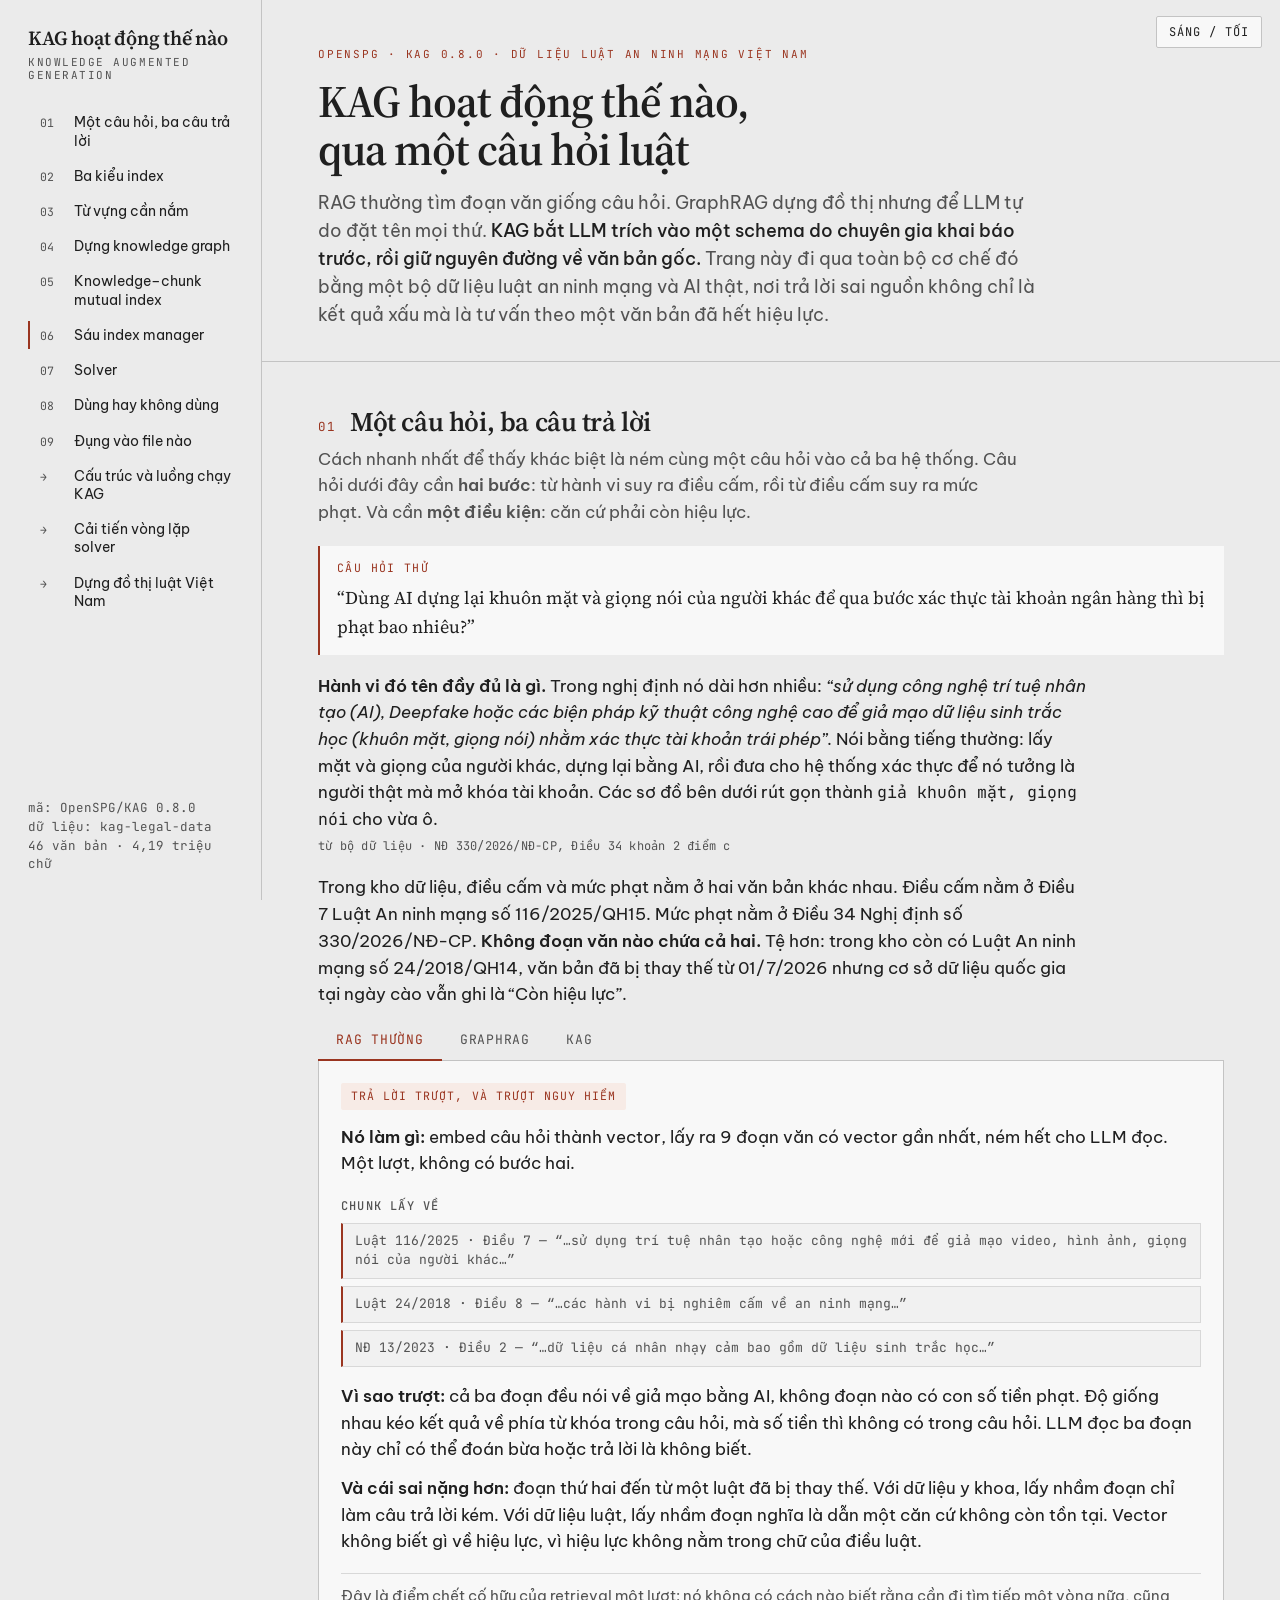
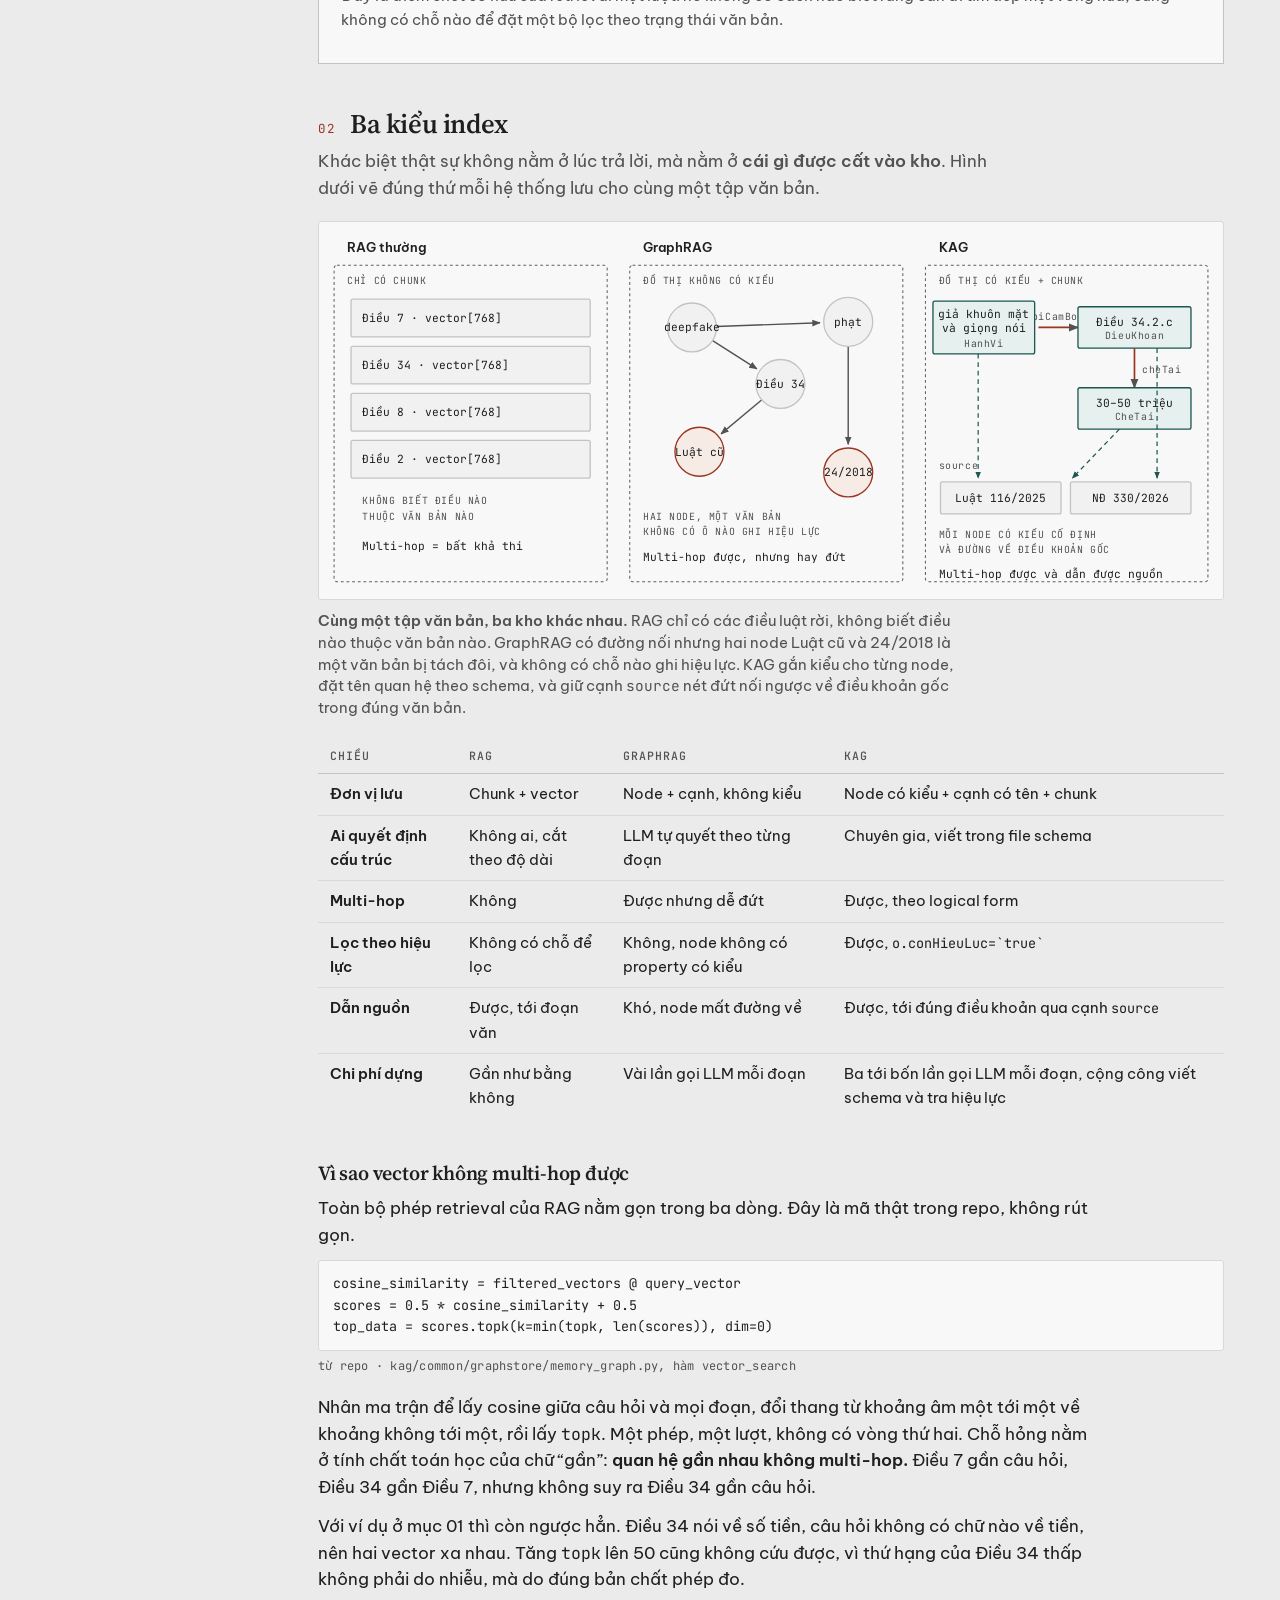
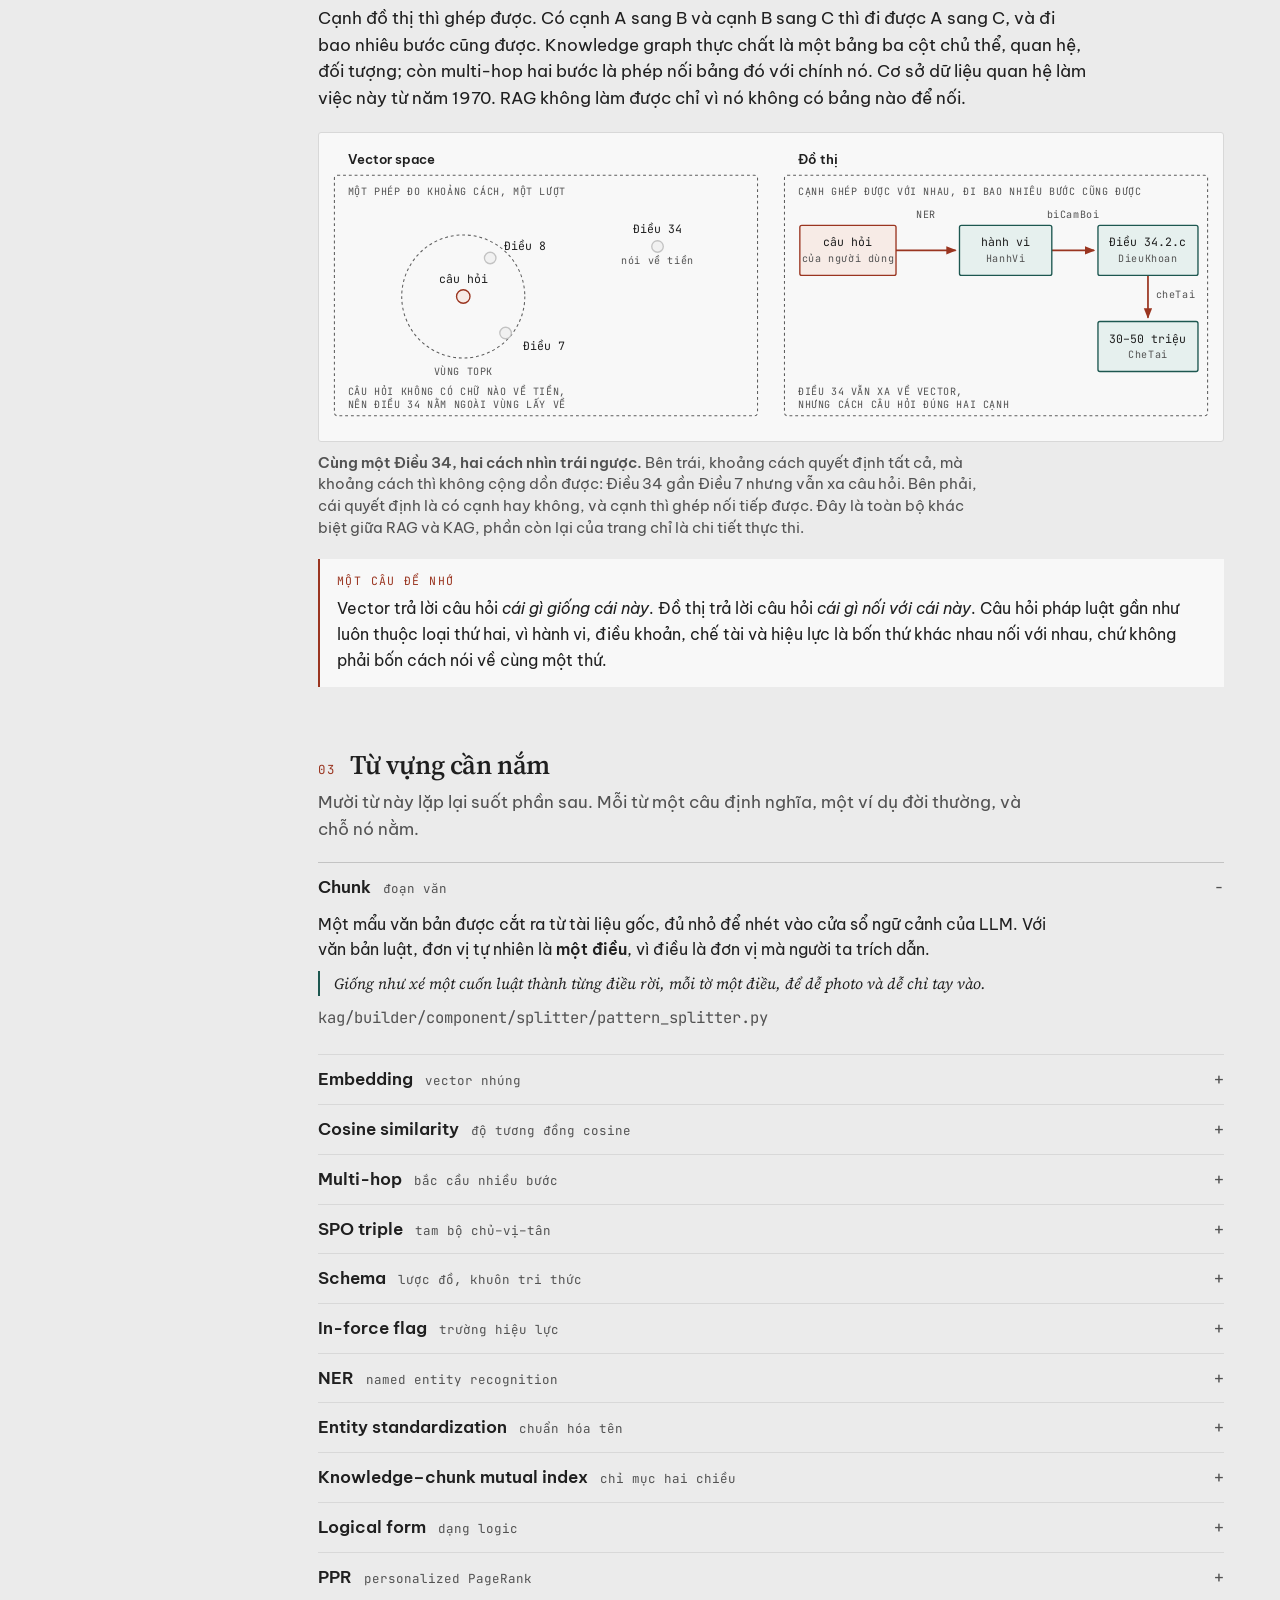
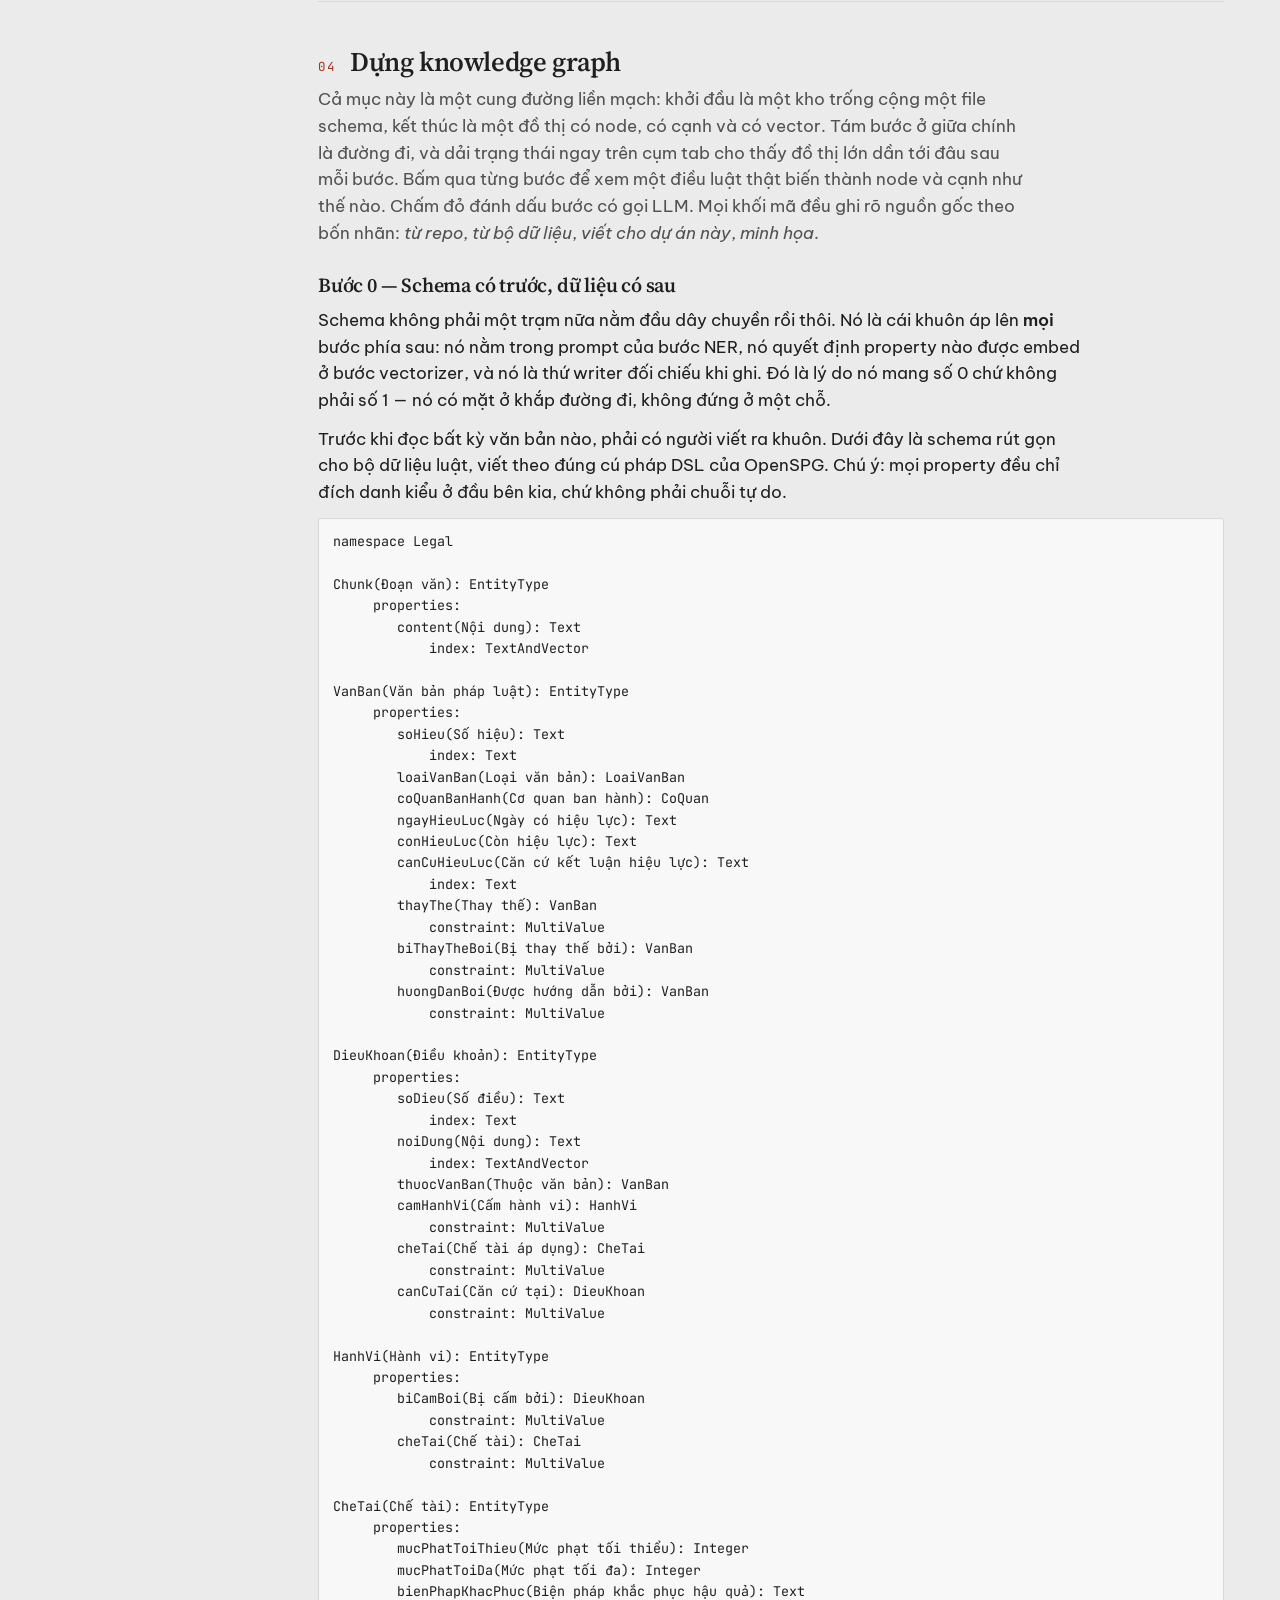
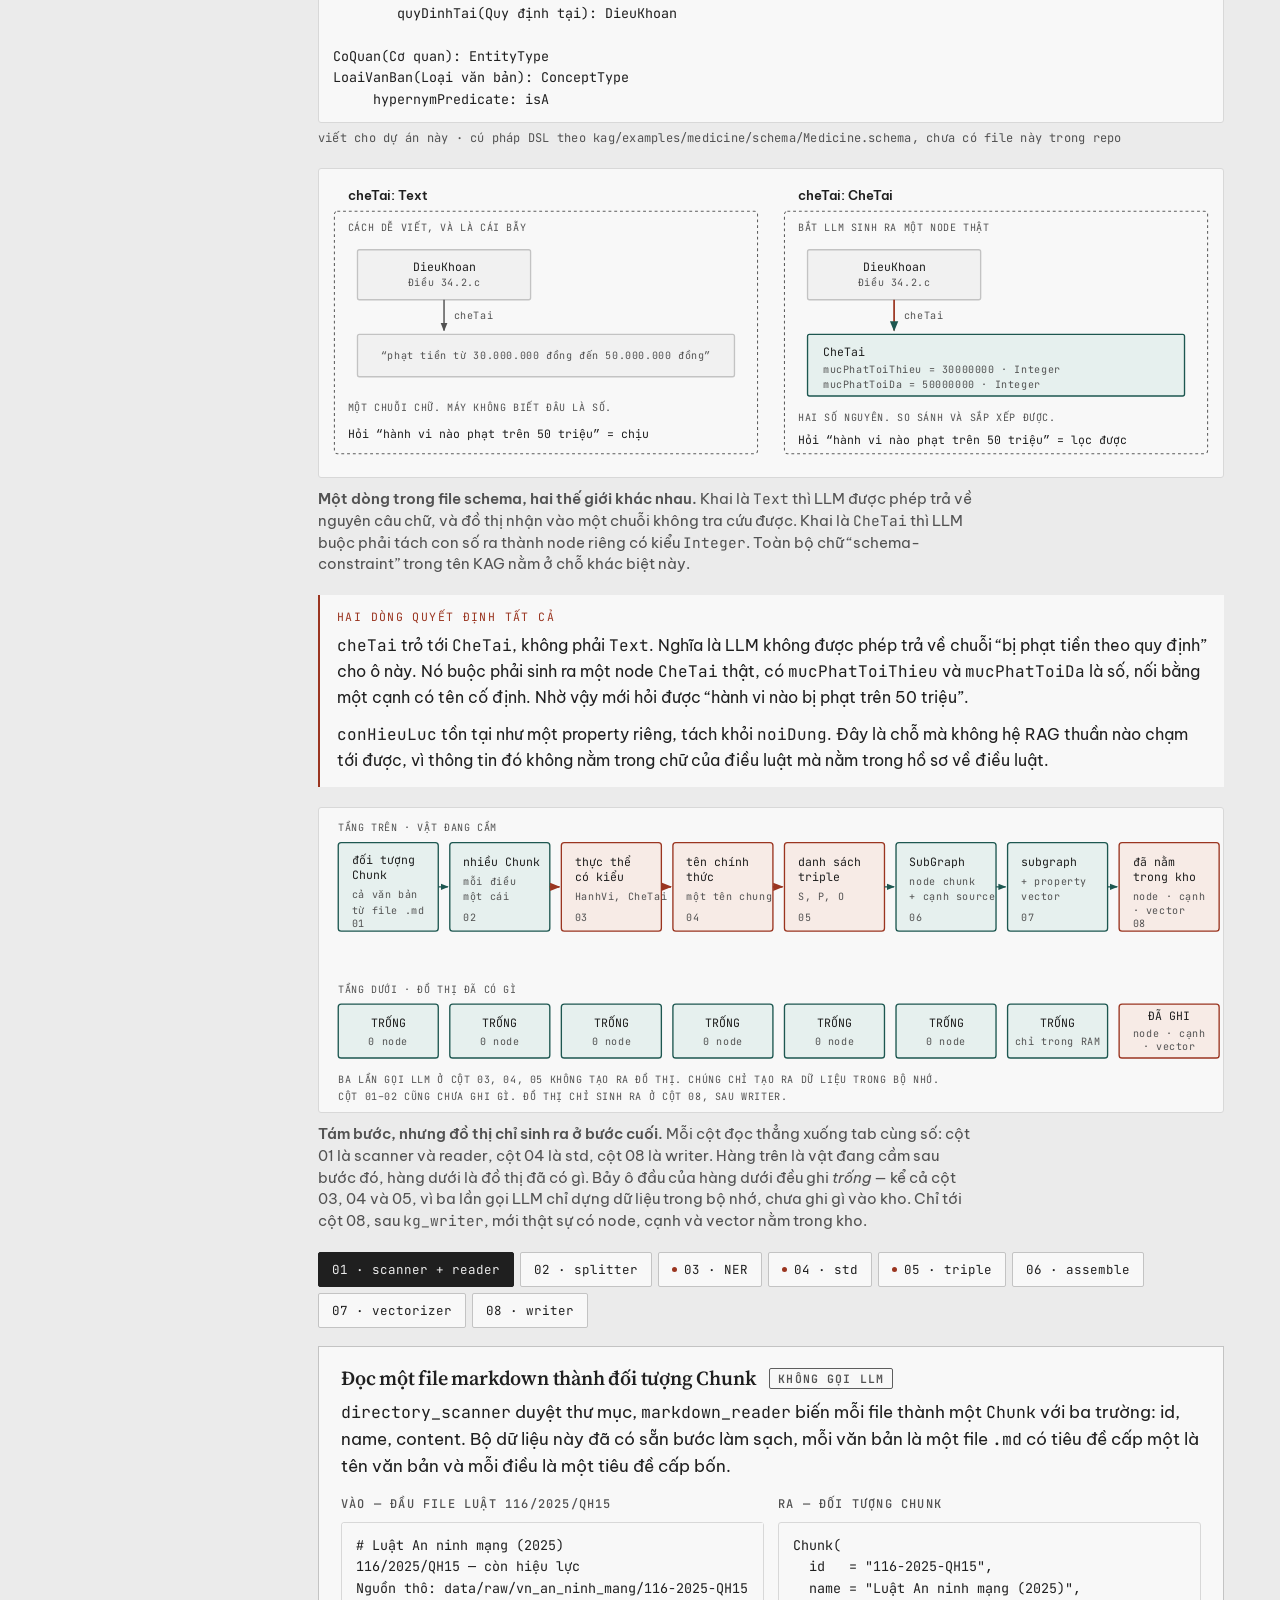
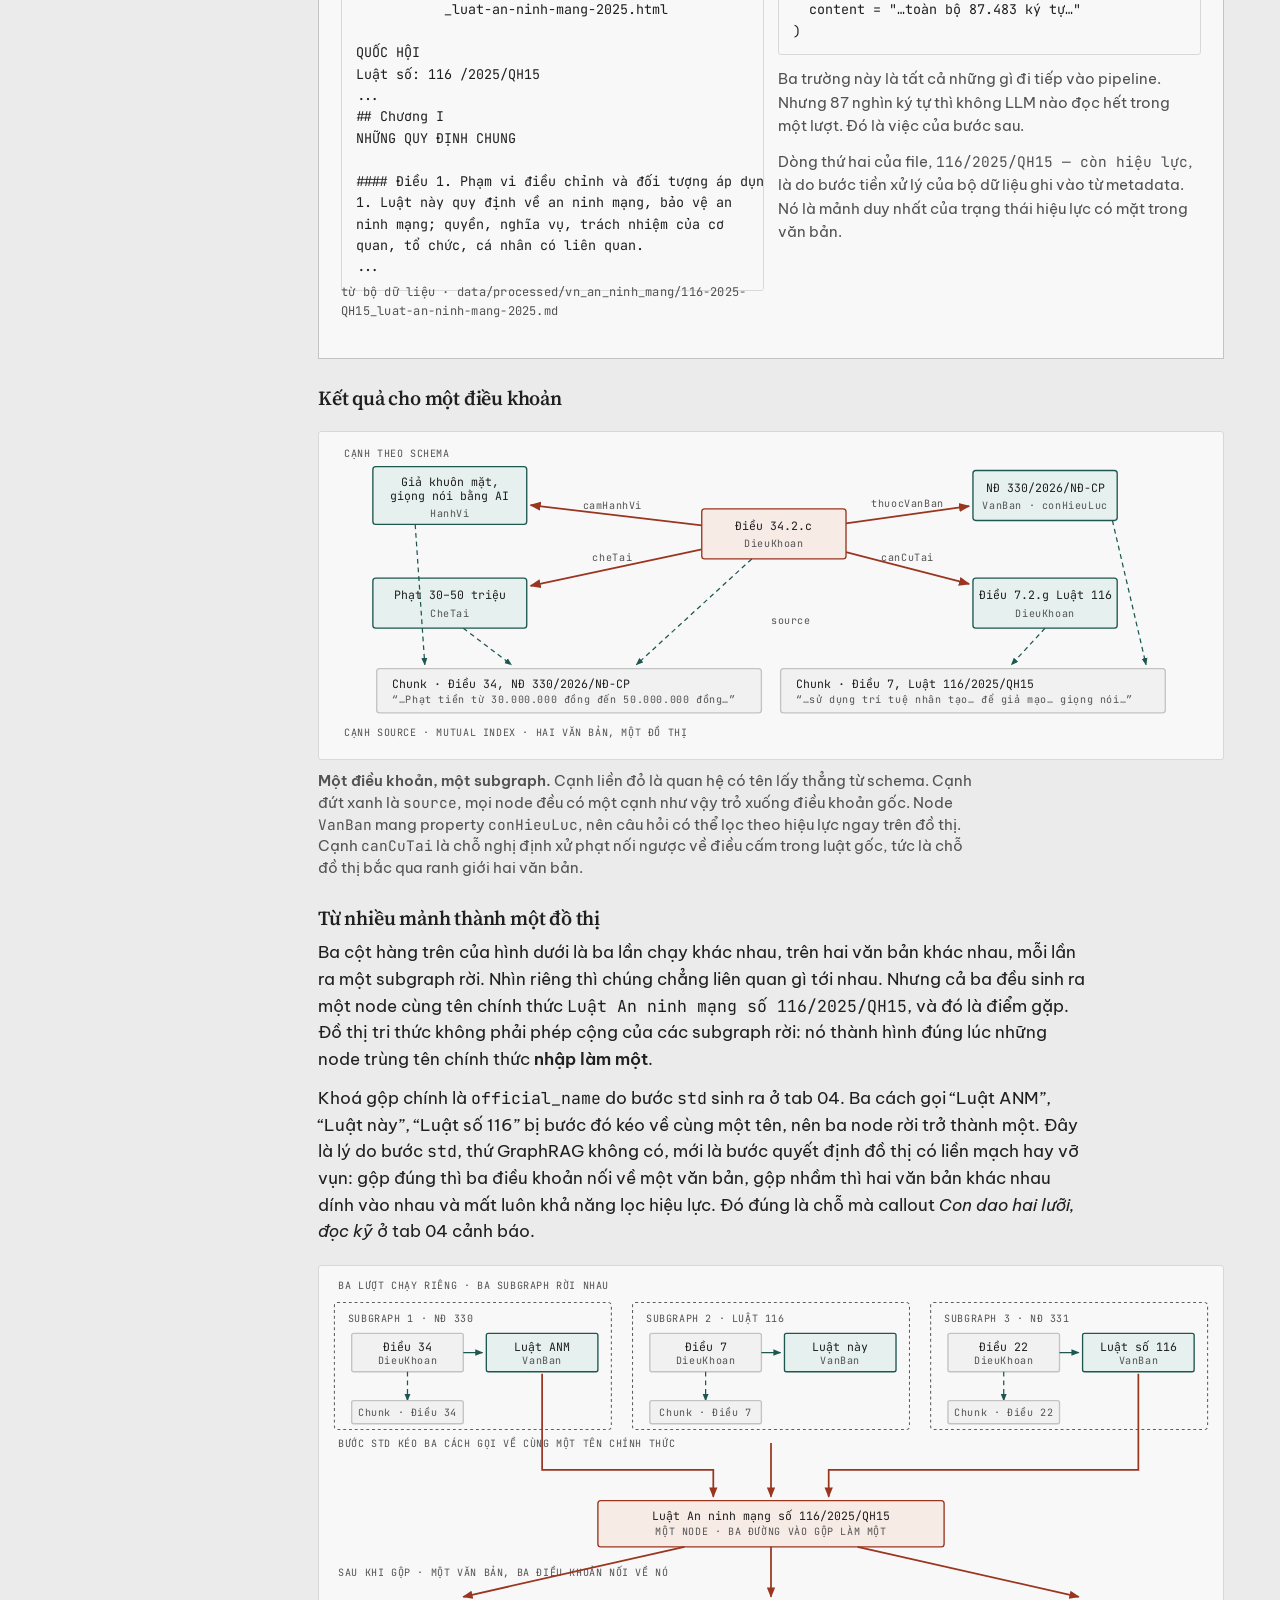
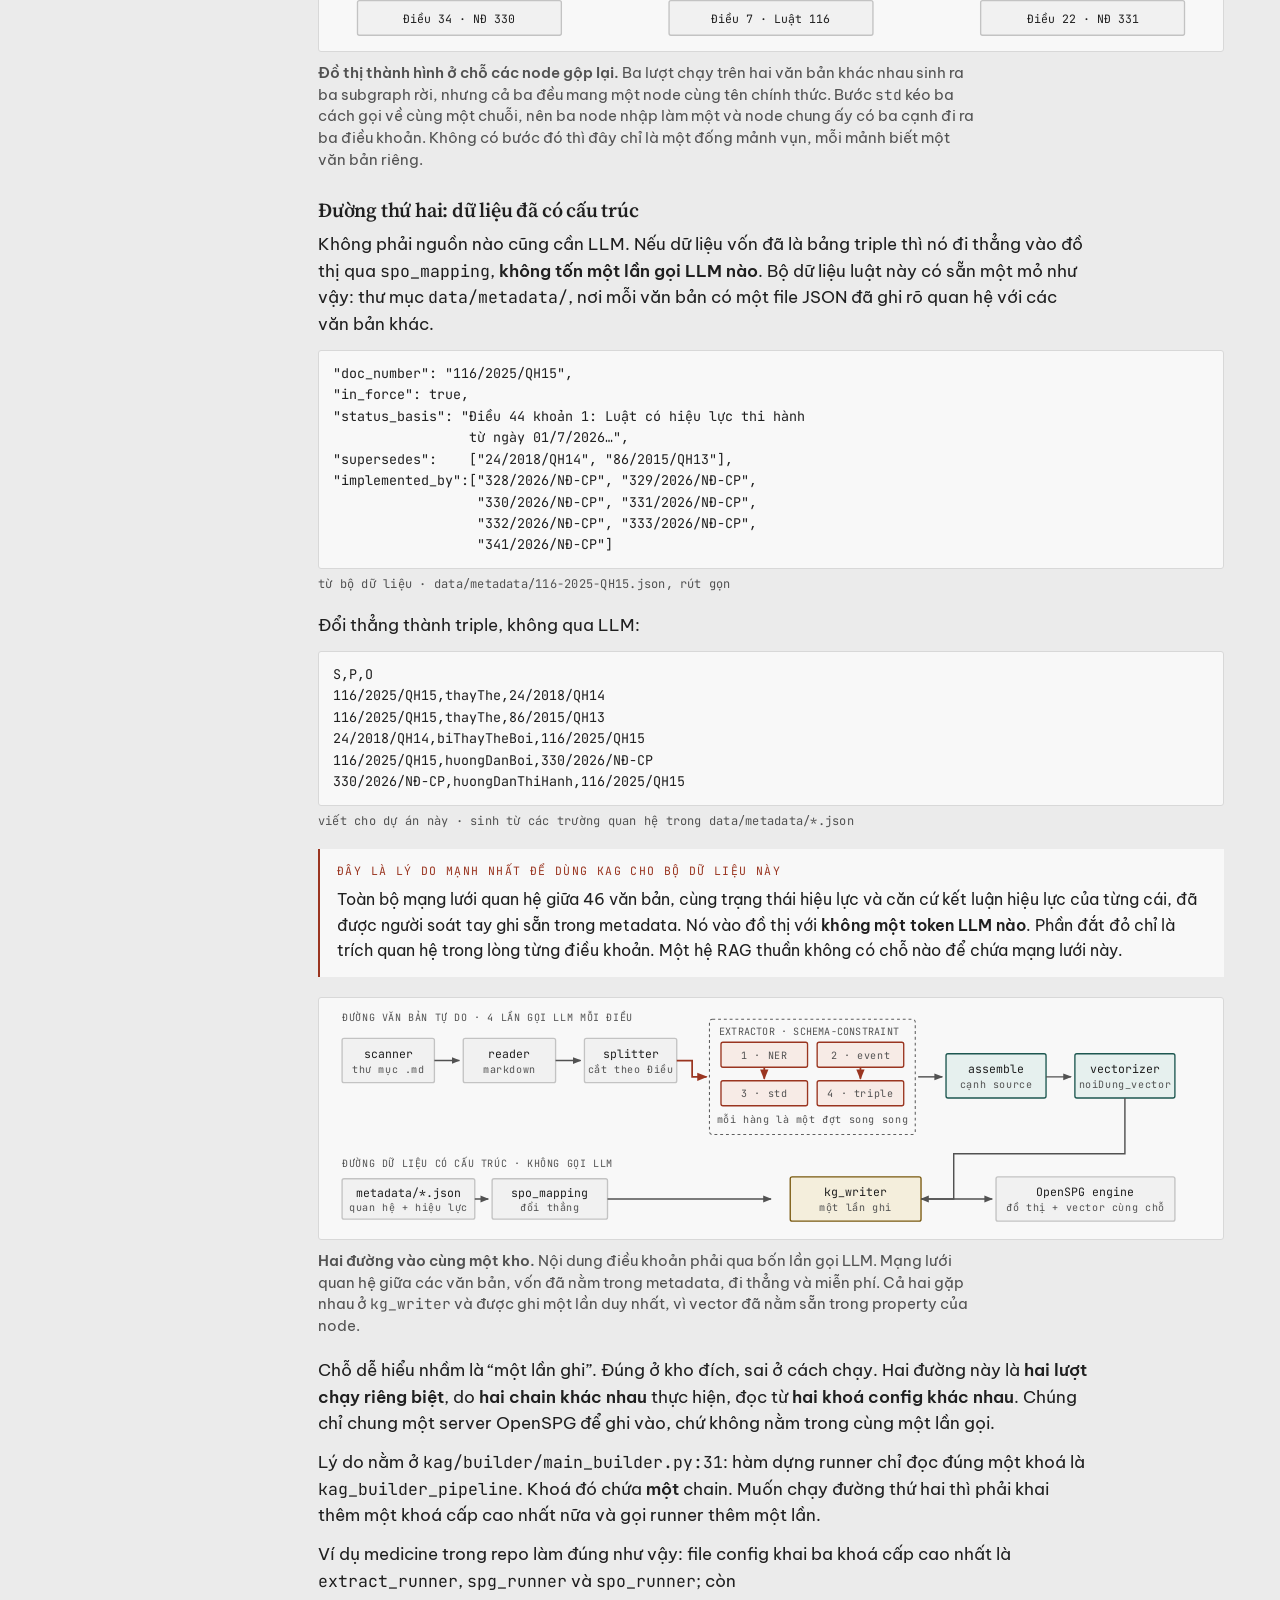
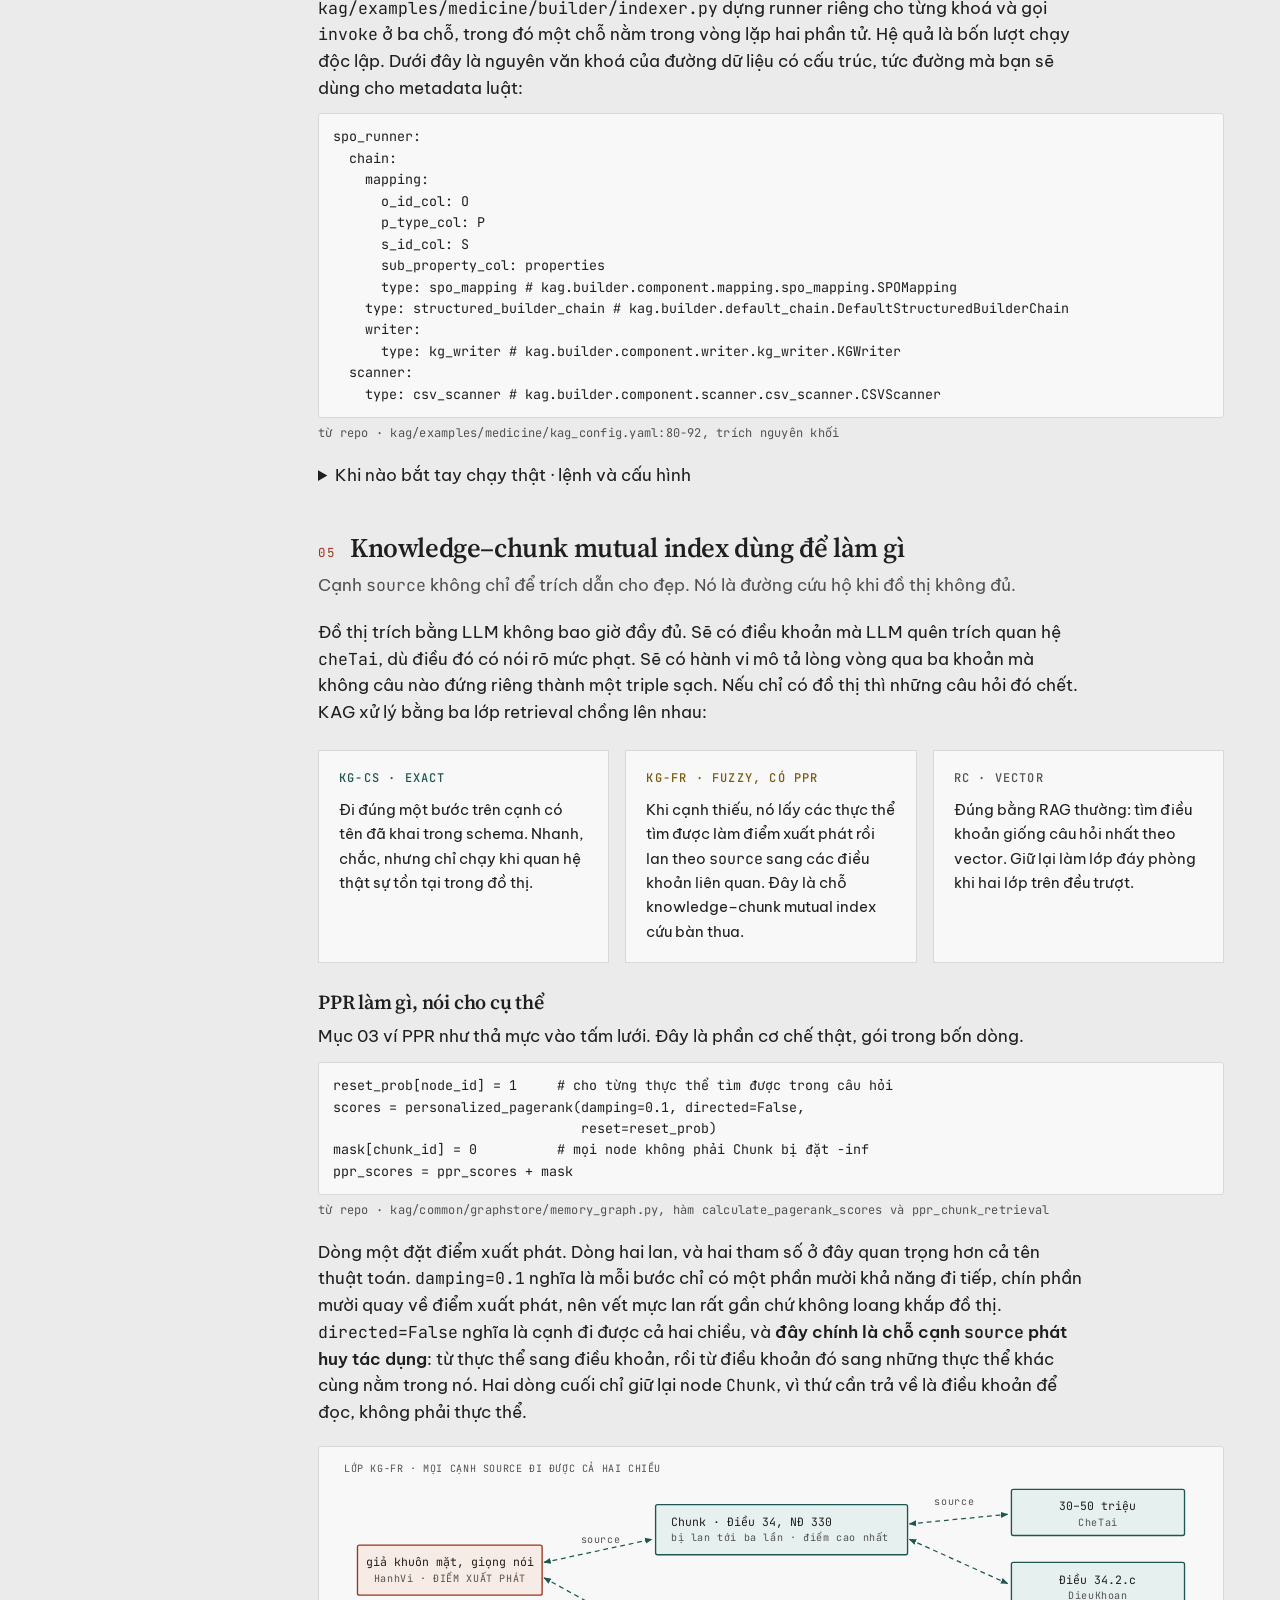
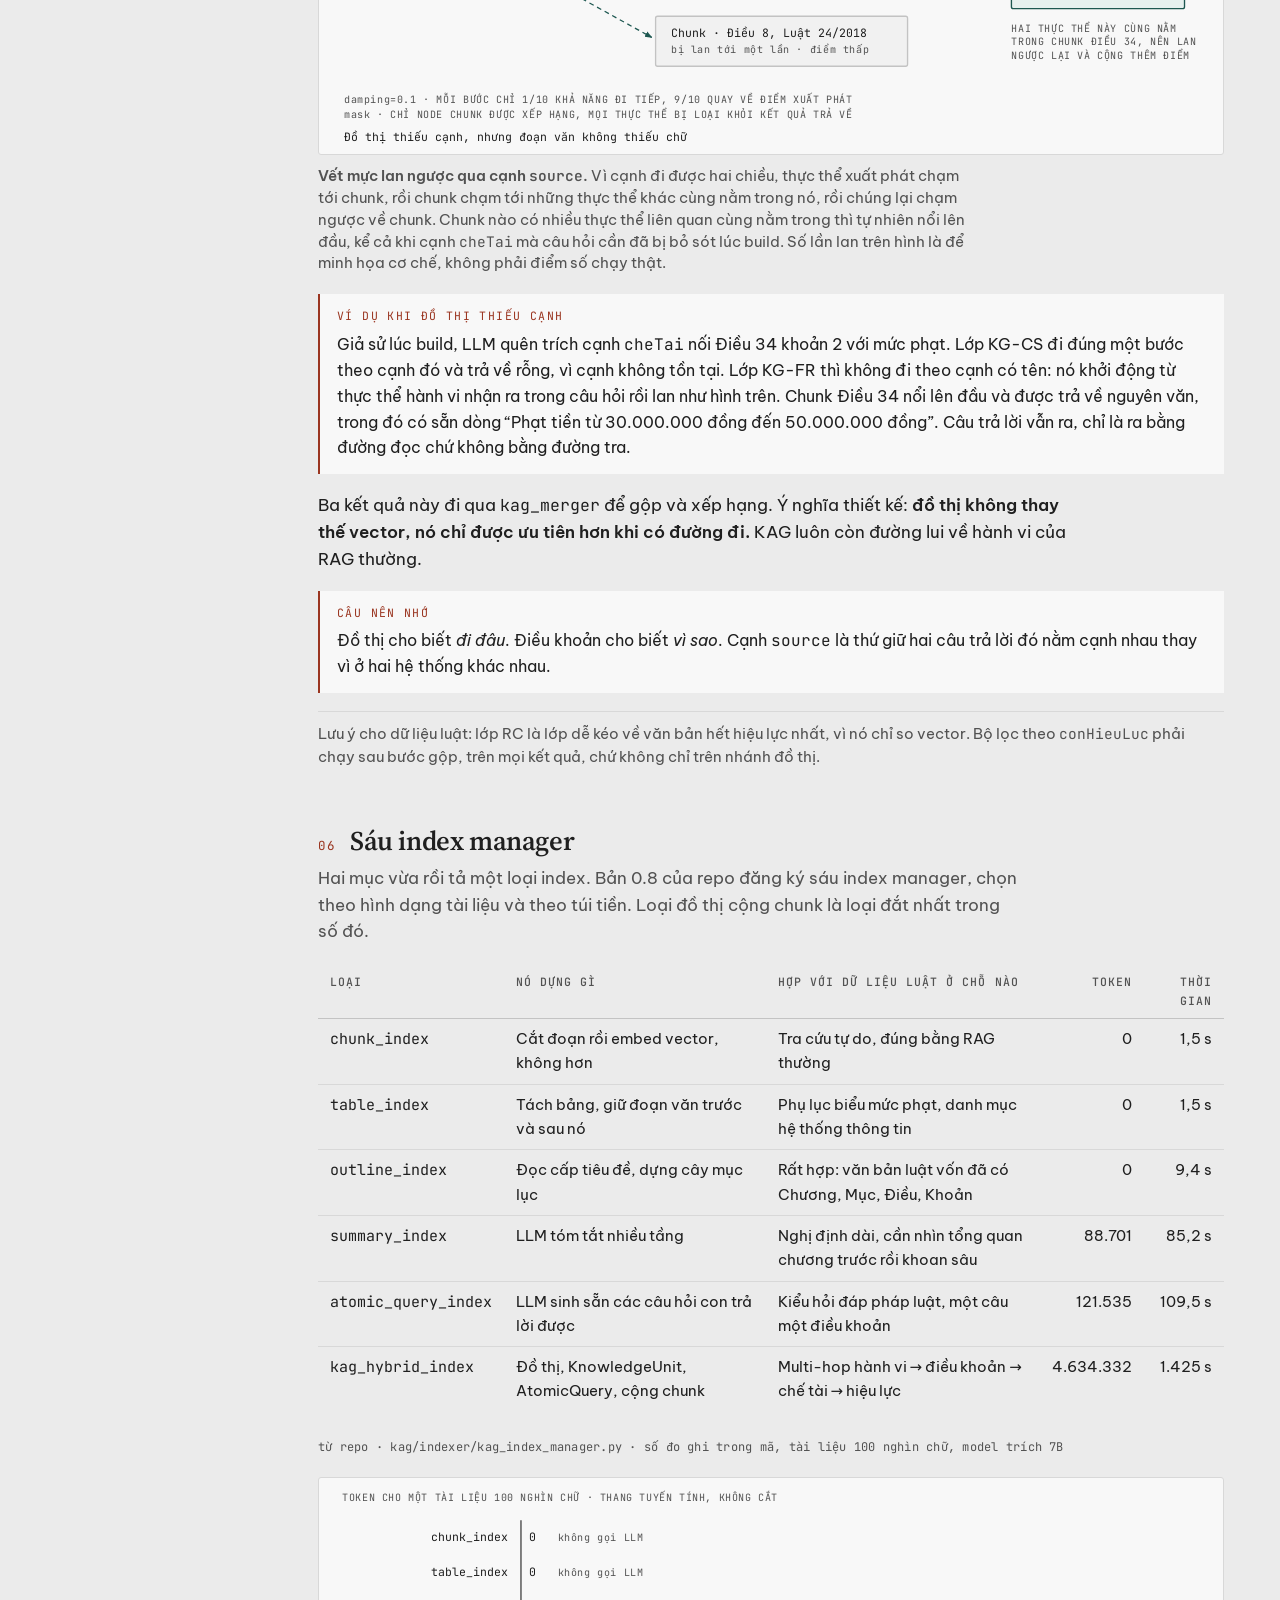
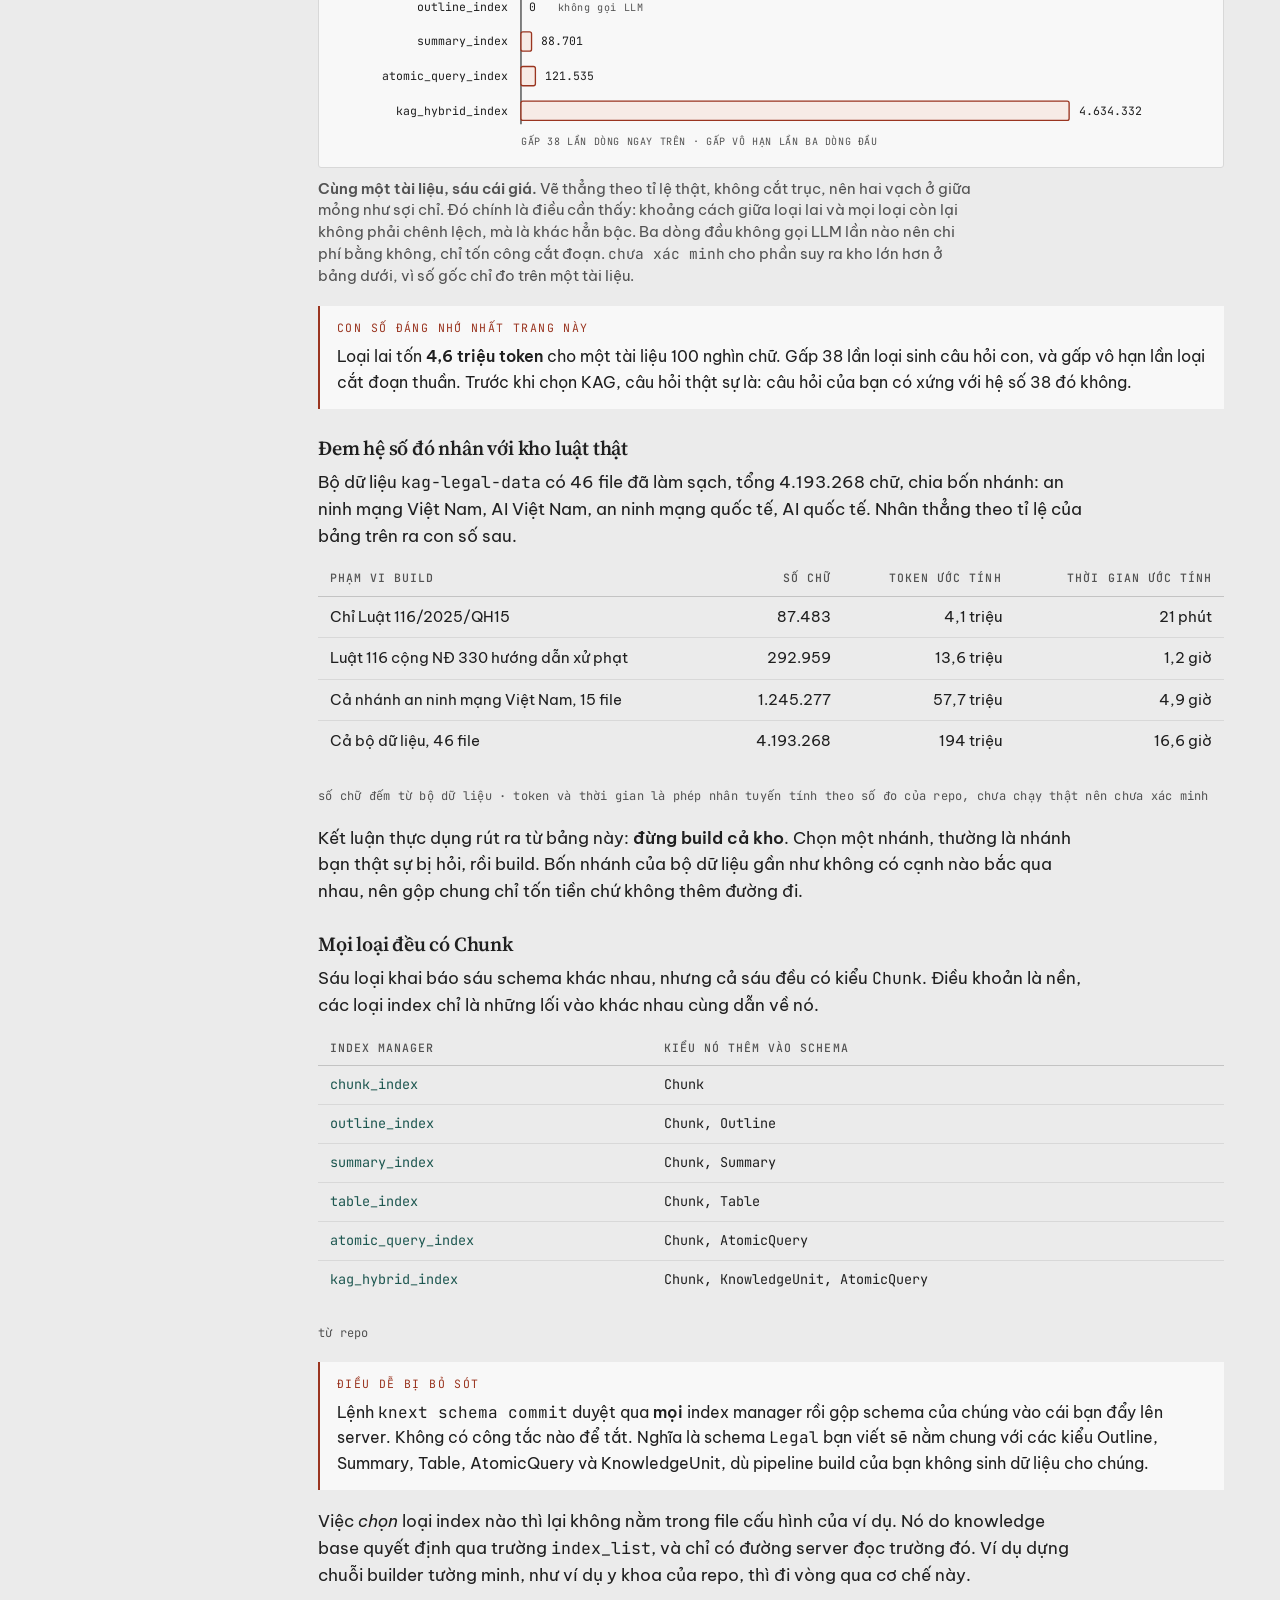
==== commit fe7a392f: "Dựng đồ thị luật Việt Nam" ====
--- a/index.html
+++ b/index.html
@@ -34,6 +34,7 @@
     <li><a href="#s8"><em>09</em><span>Đụng vào file nào</span></a></li>
     <li><a href="cau-truc-va-luong.html"><em>&rarr;</em><span>Cấu trúc và luồng chạy KAG</span></a></li>
     <li><a href="cai-tien-solver.html"><em>&rarr;</em><span>Cải tiến vòng lặp solver</span></a></li>
+    <li><a href="dung-do-thi.html"><em>&rarr;</em><span>Dựng đồ thị luật Việt Nam</span></a></li>
   </ul>
   <div class="rail-foot">
     mã: OpenSPG/KAG 0.8.0<br>
